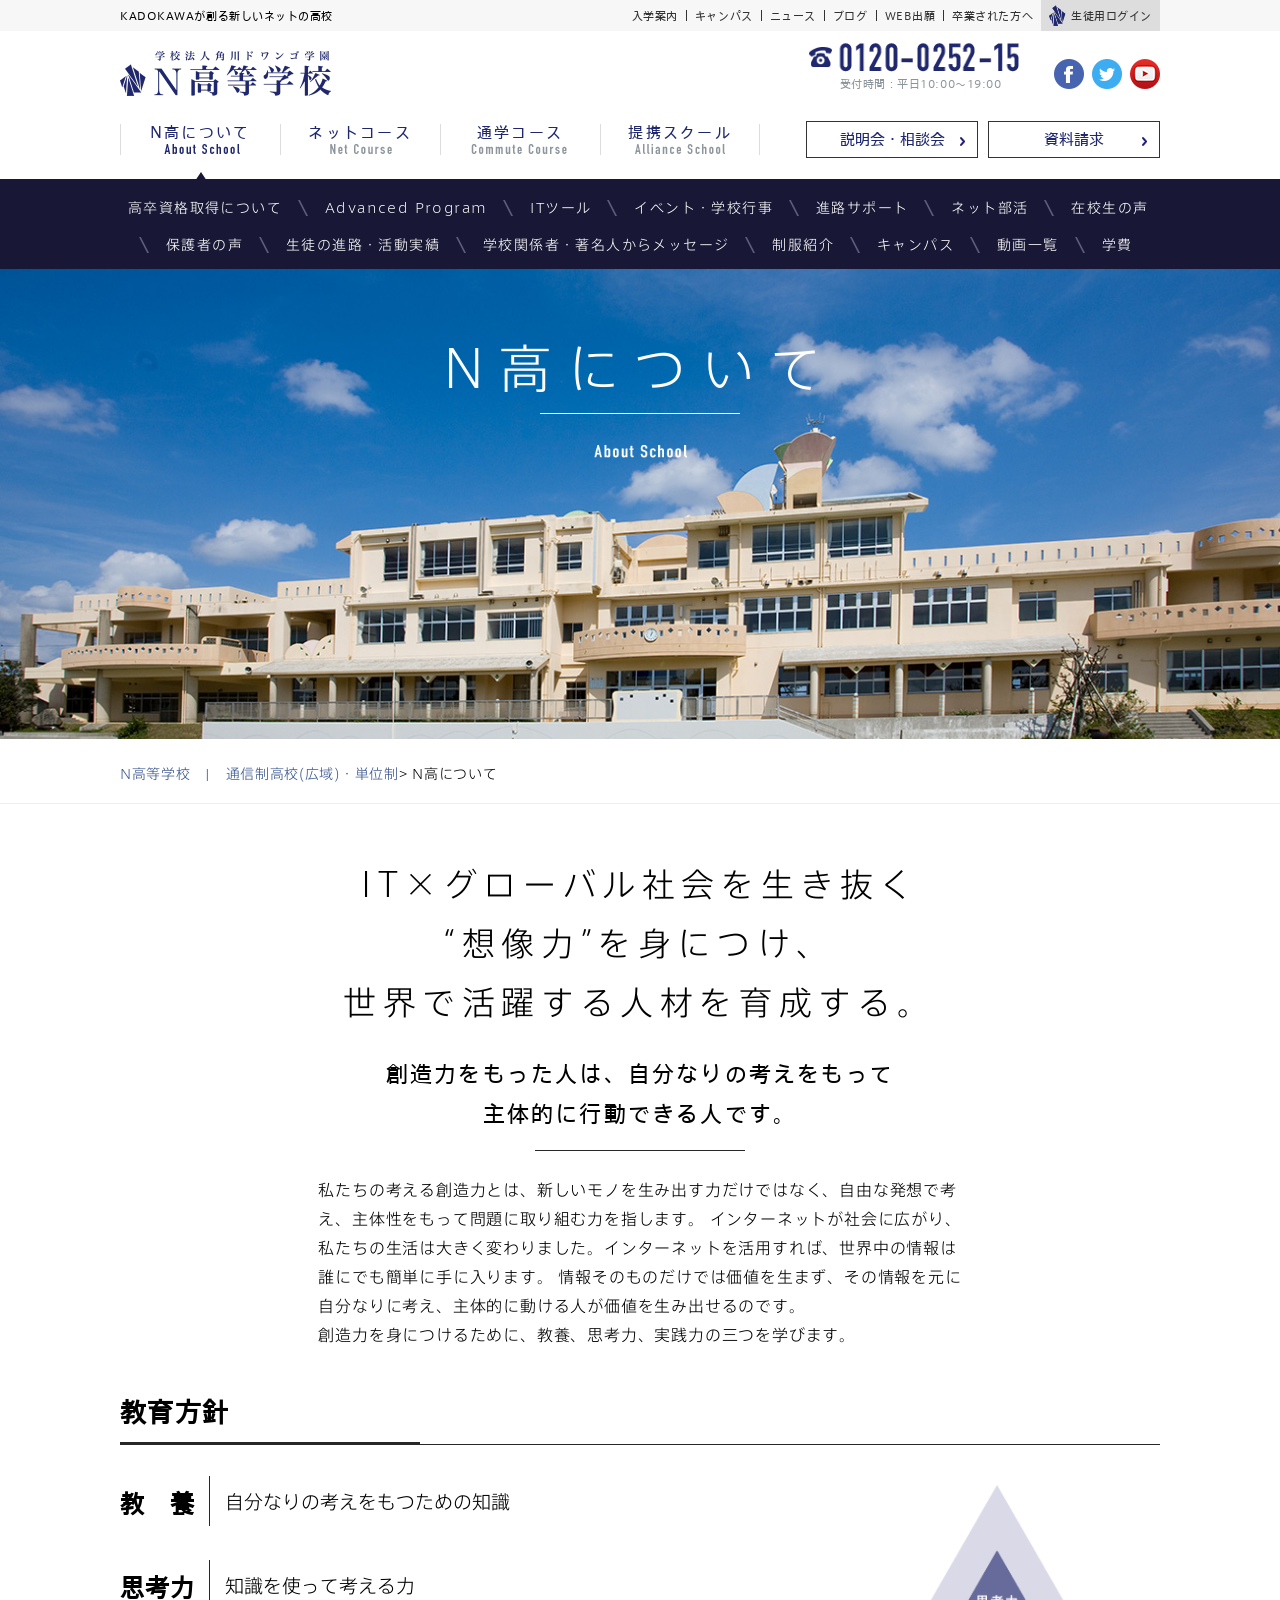
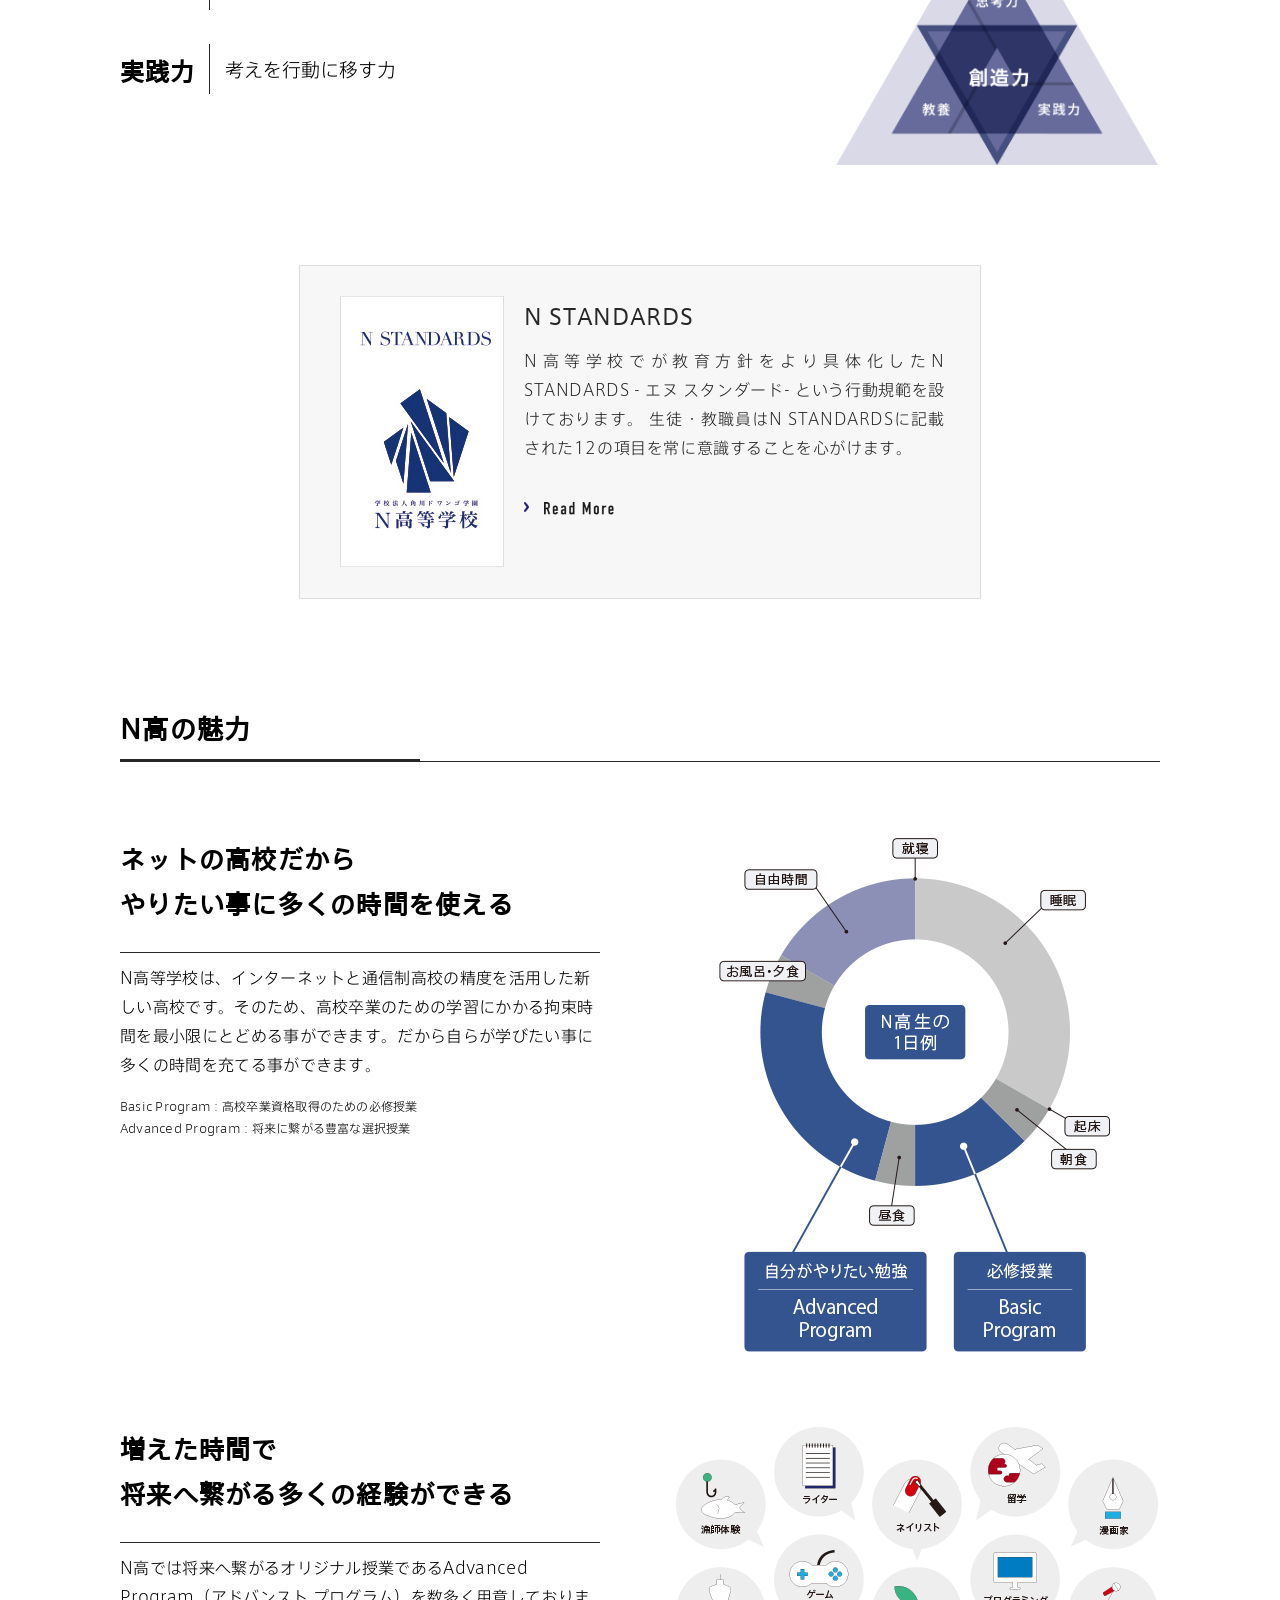
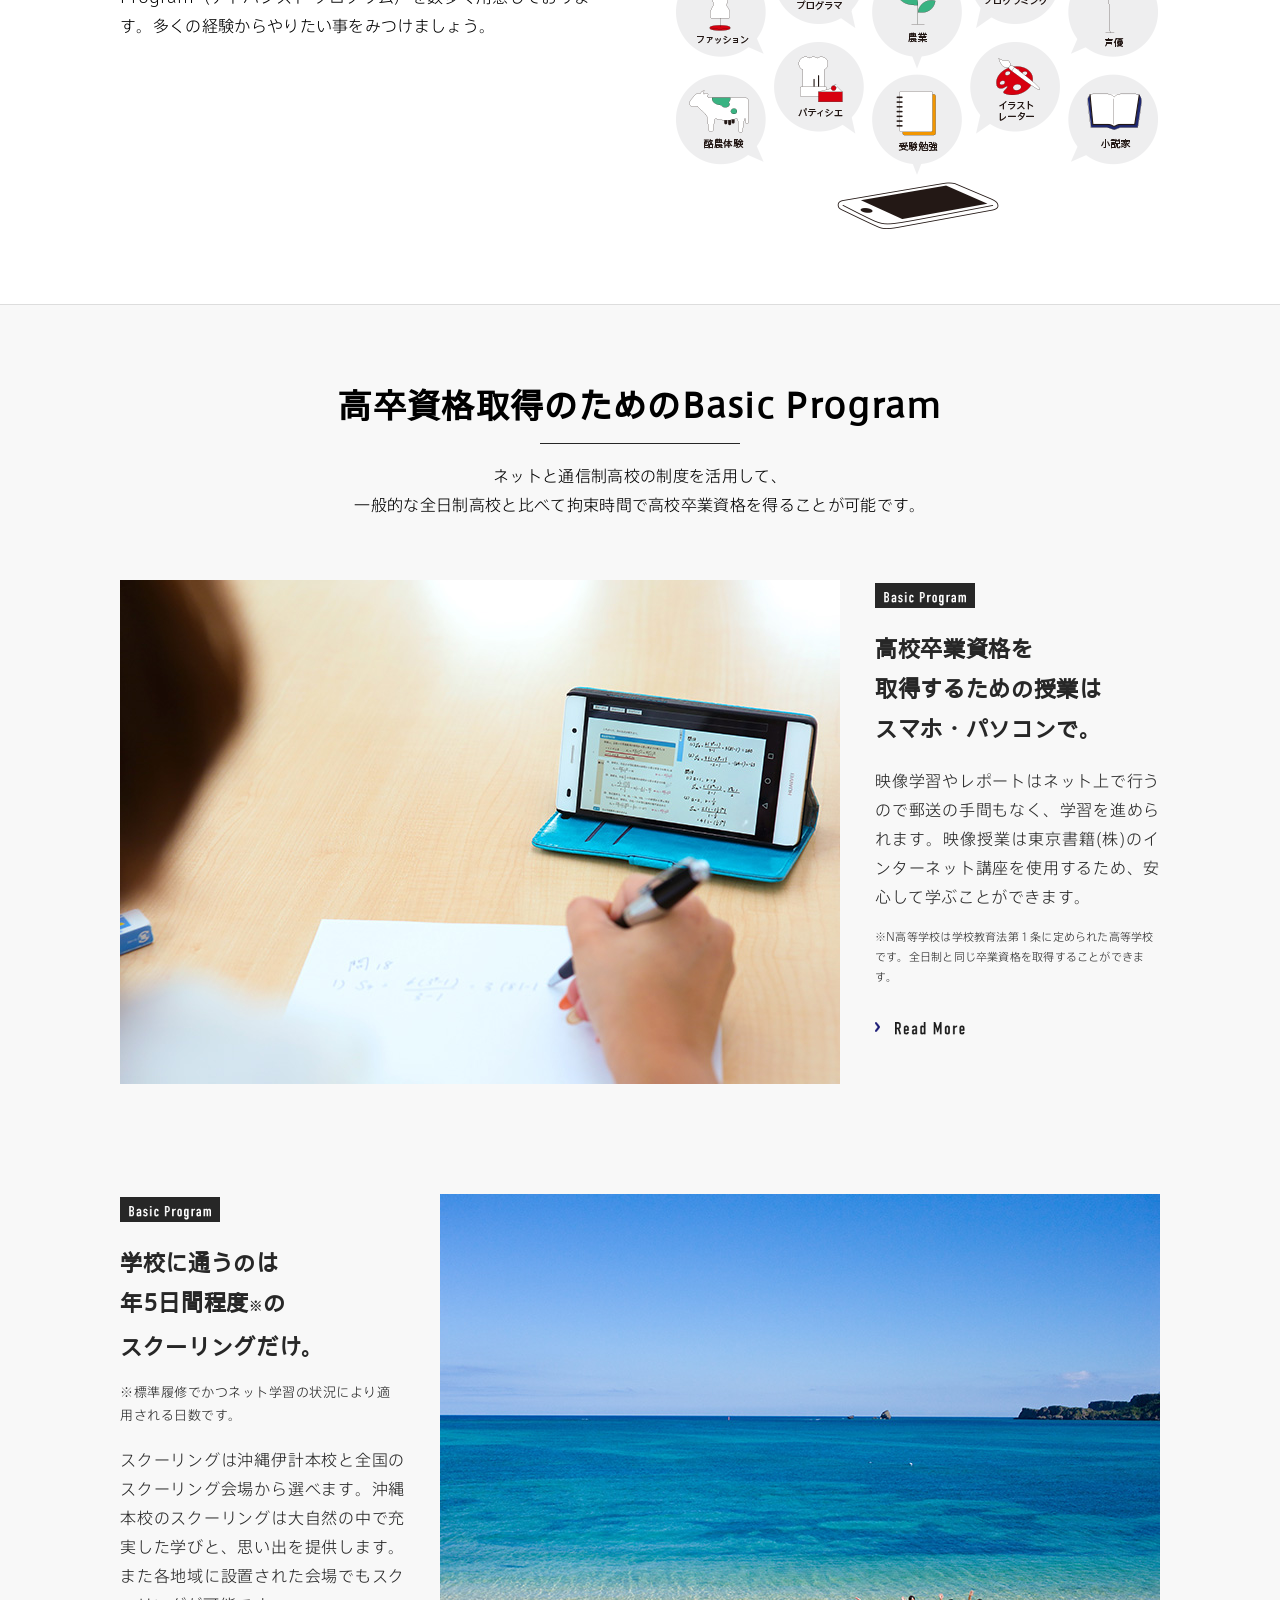
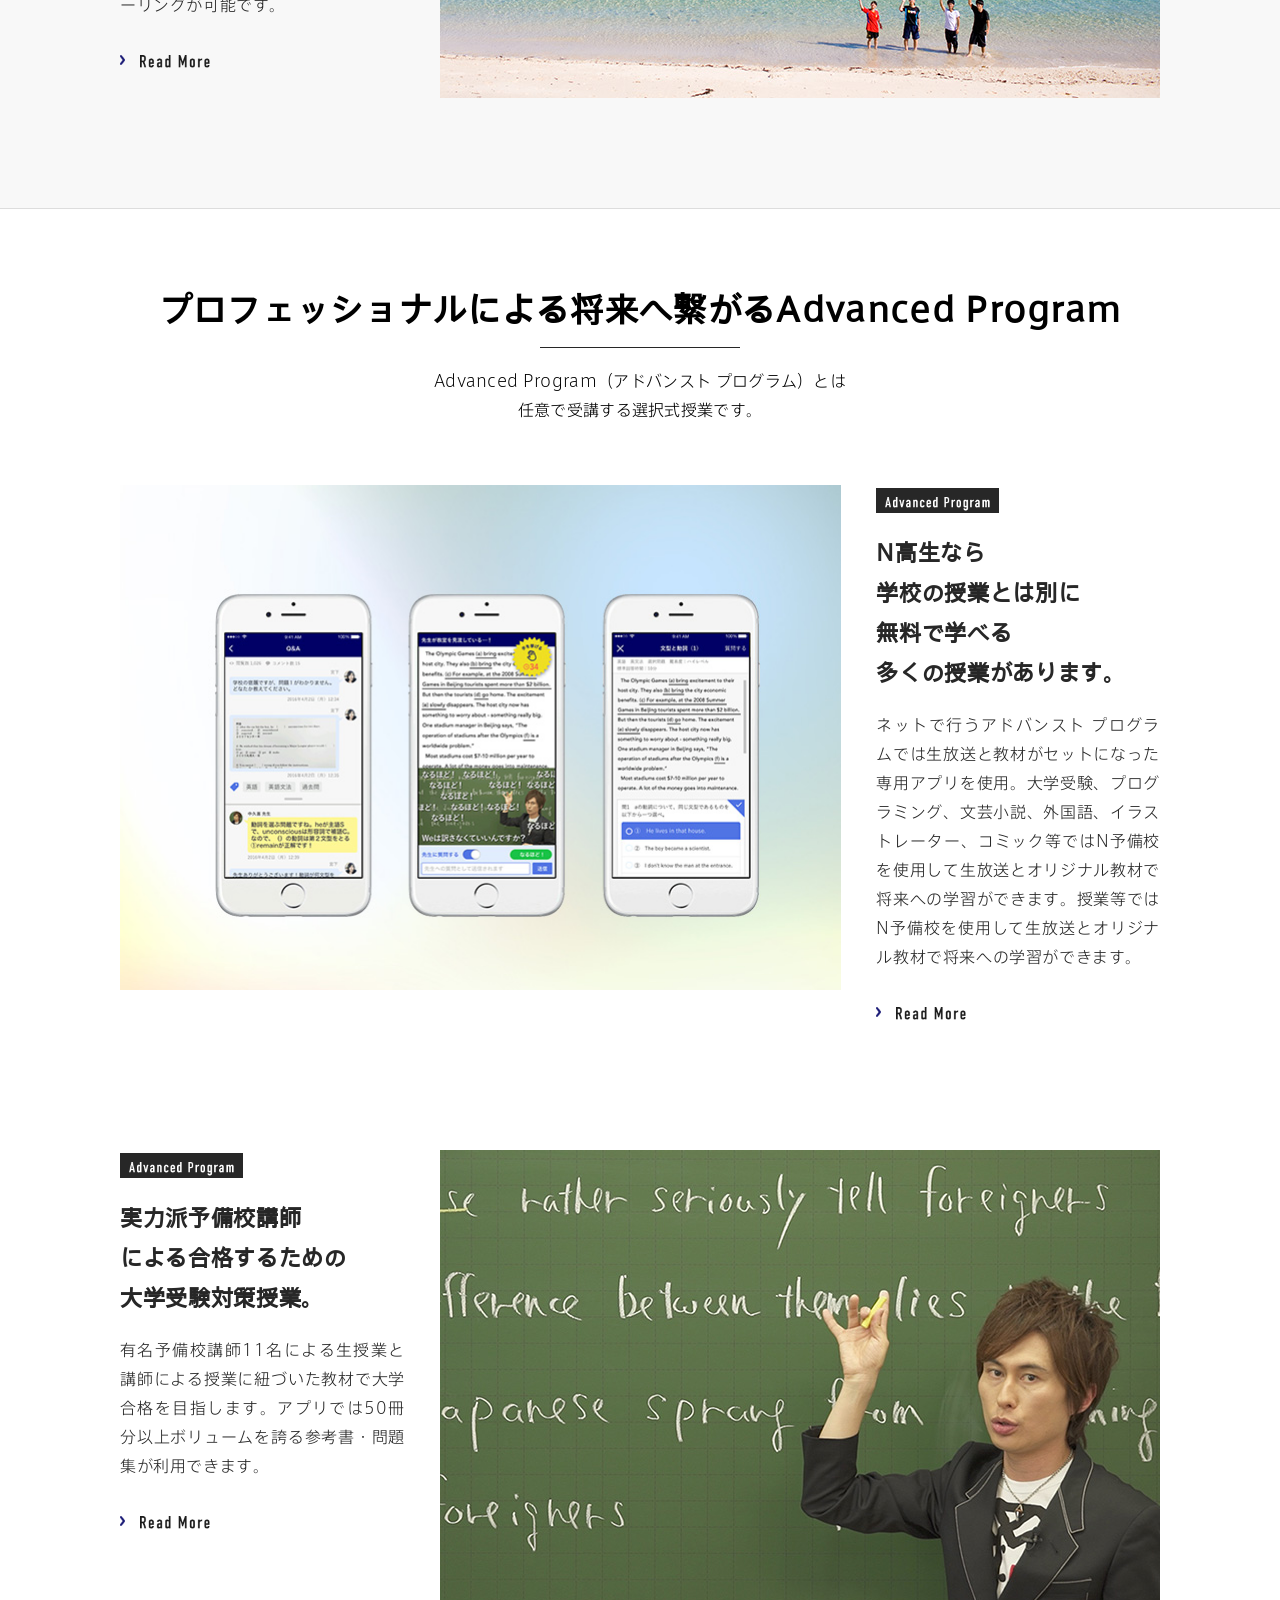
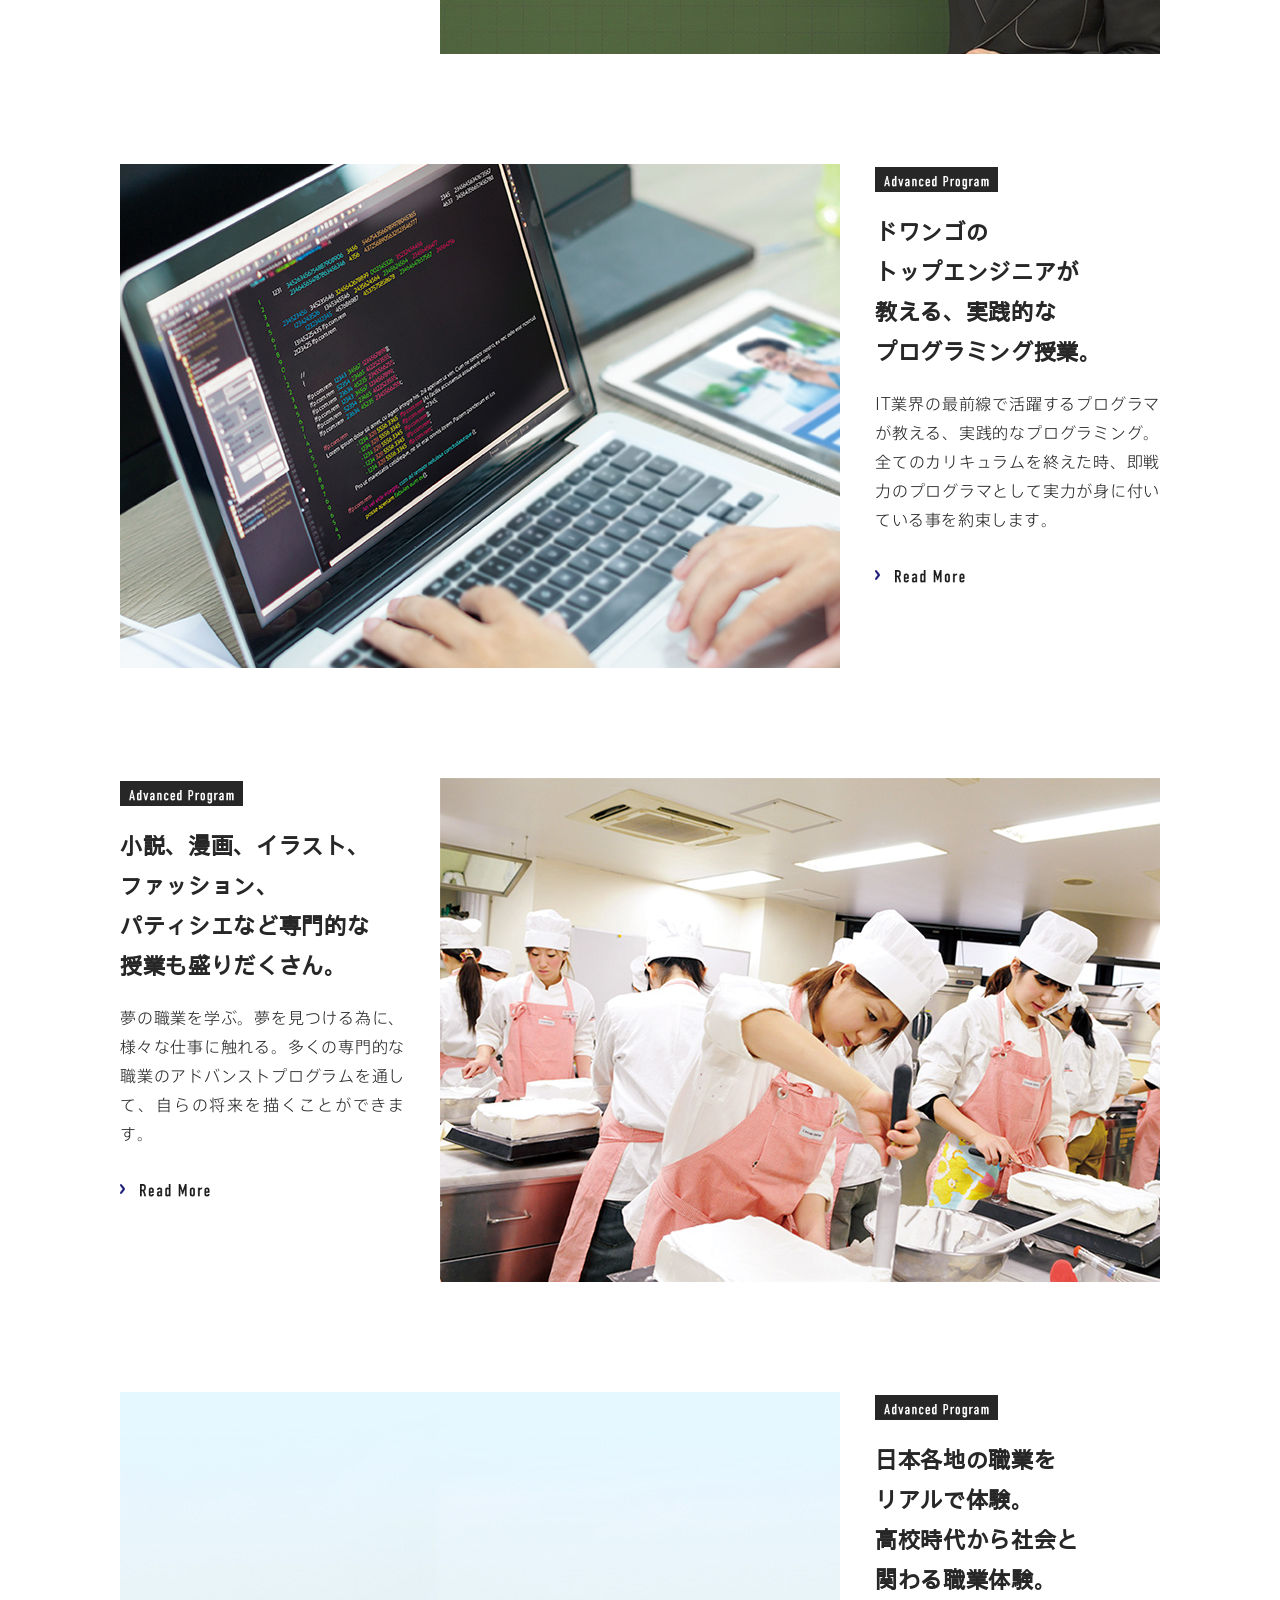
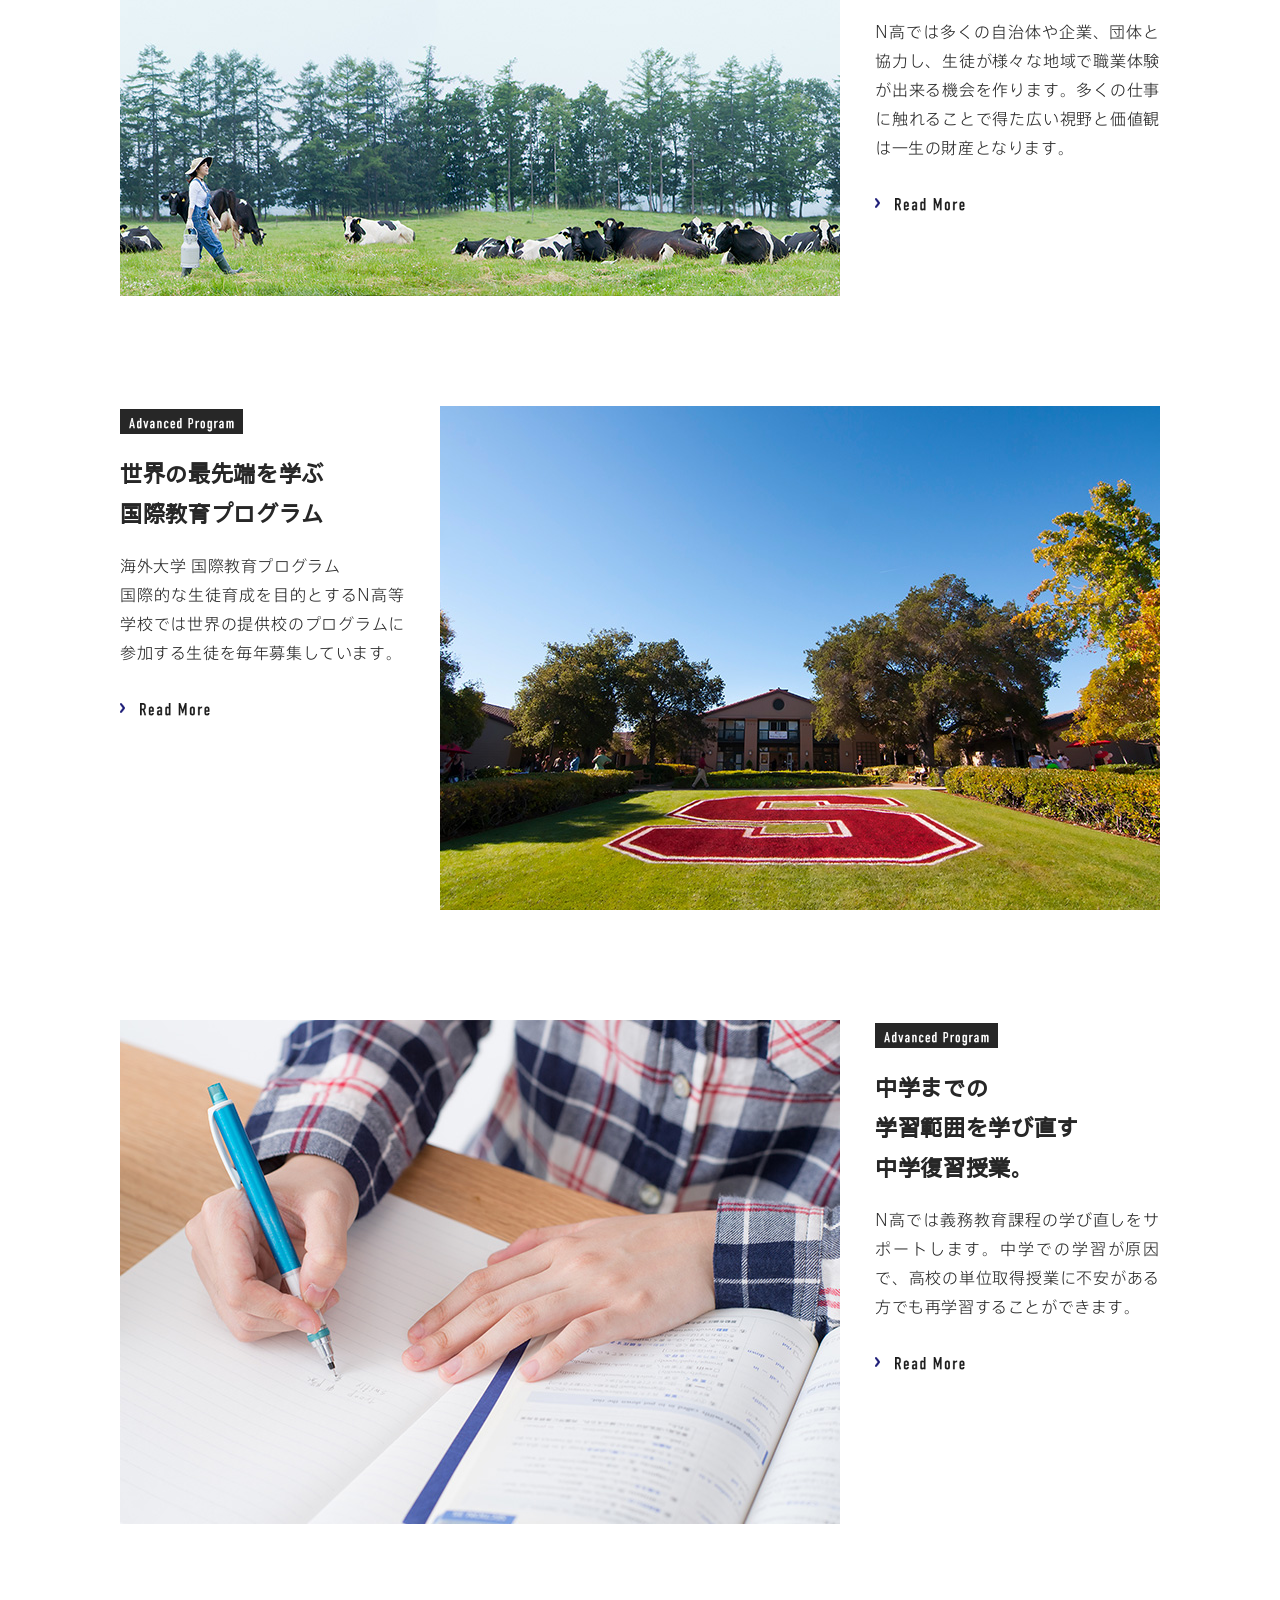
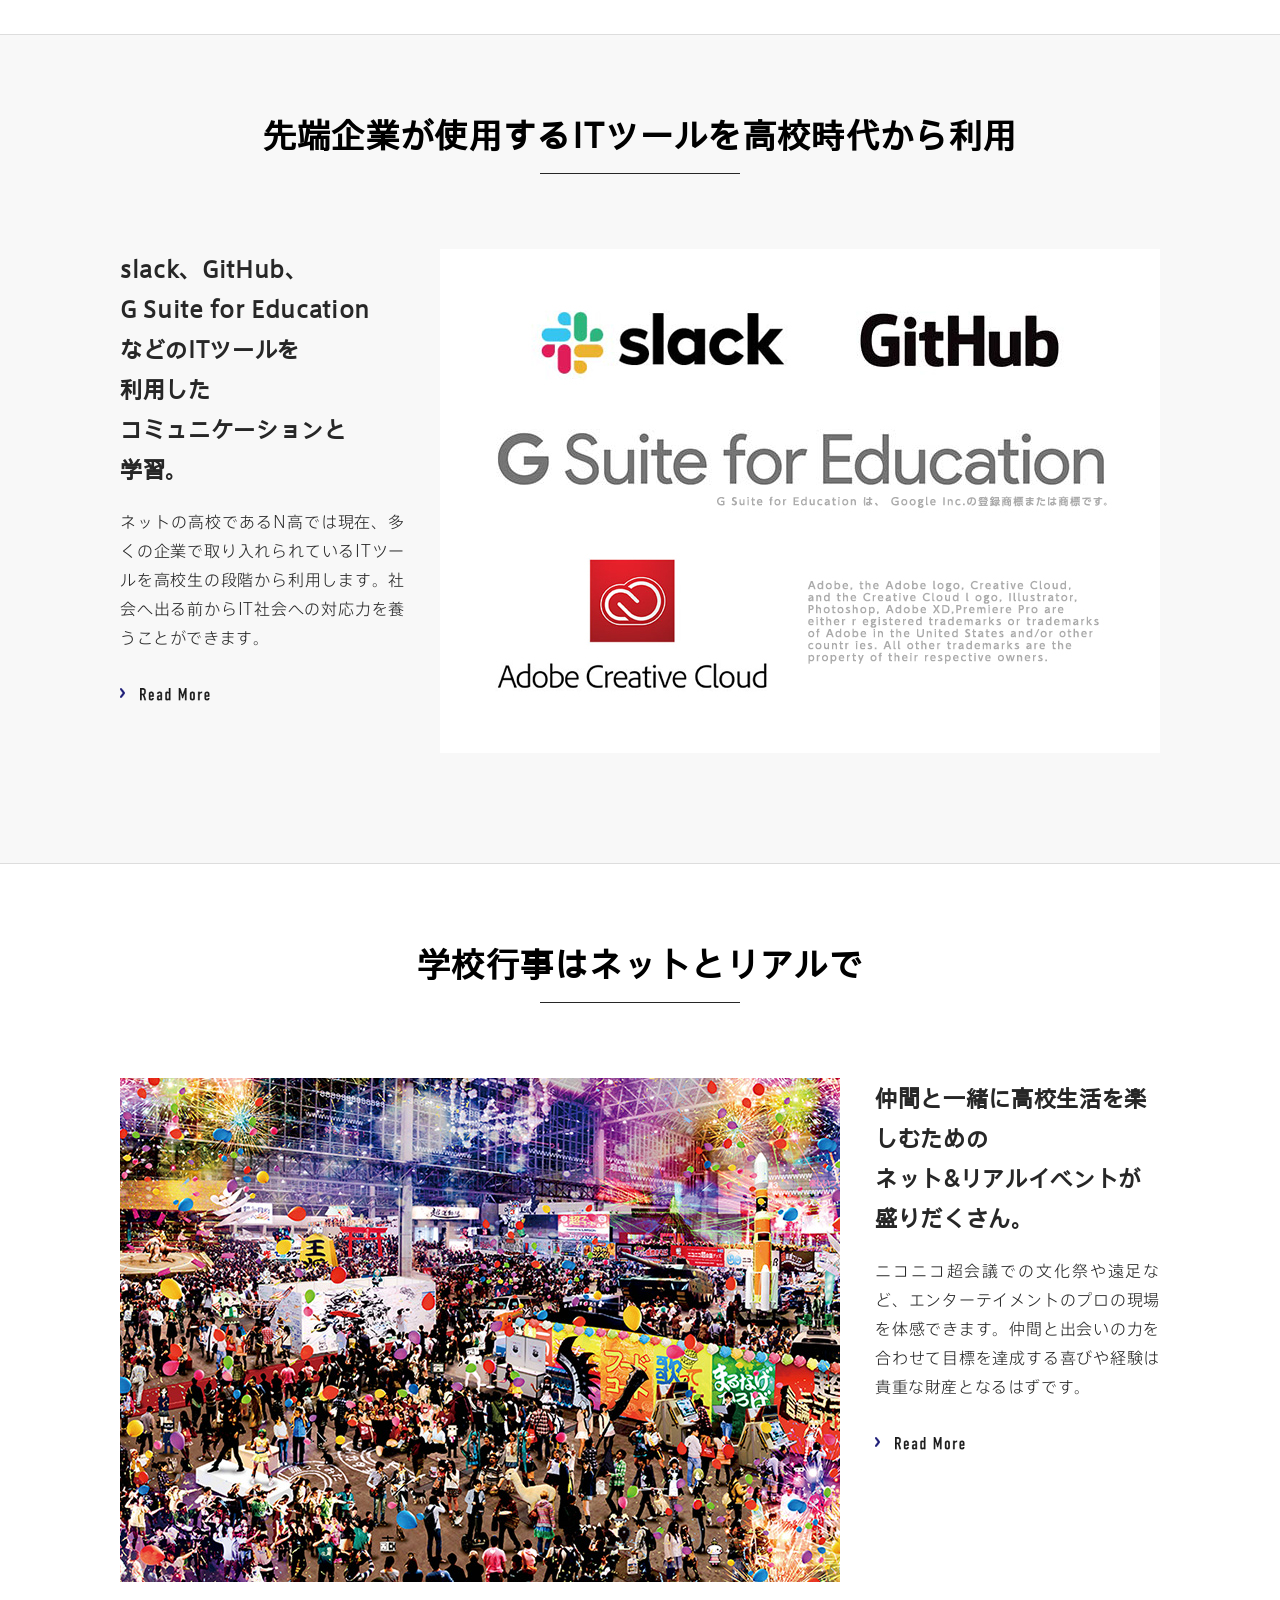
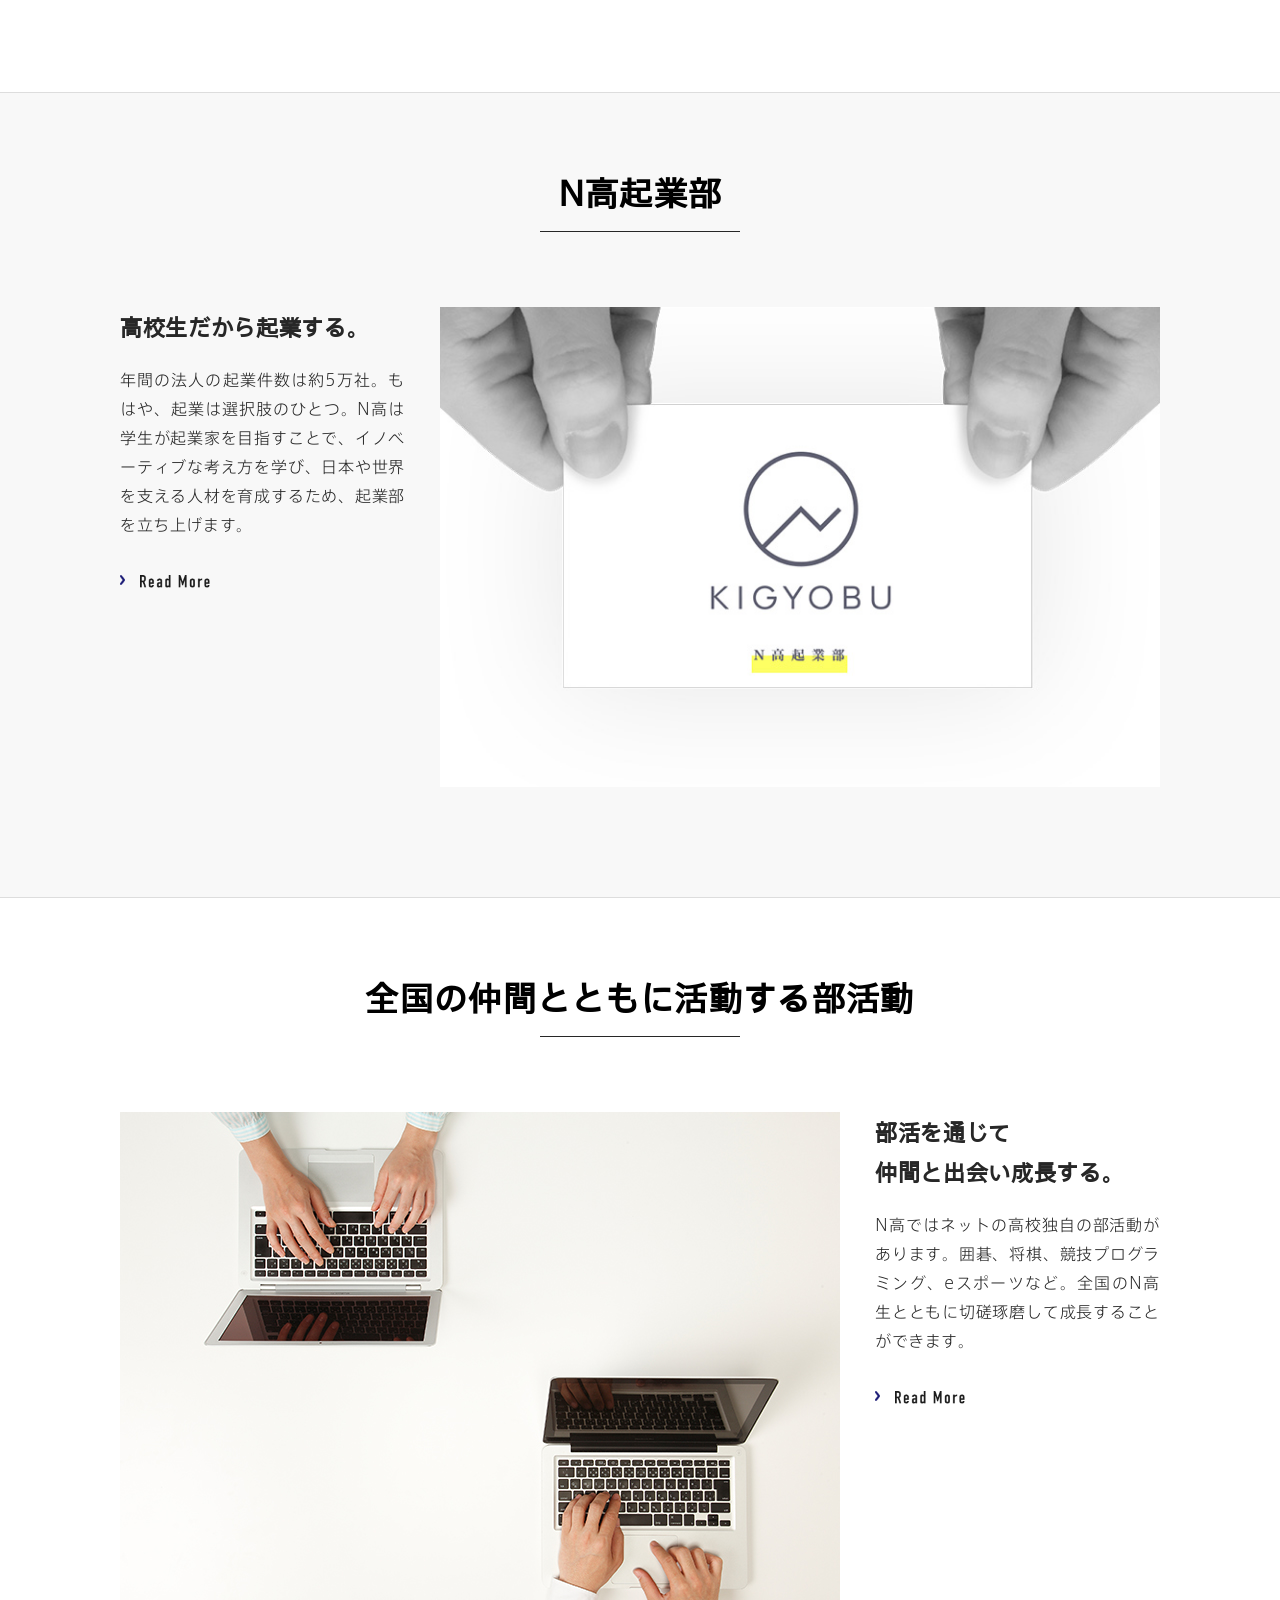
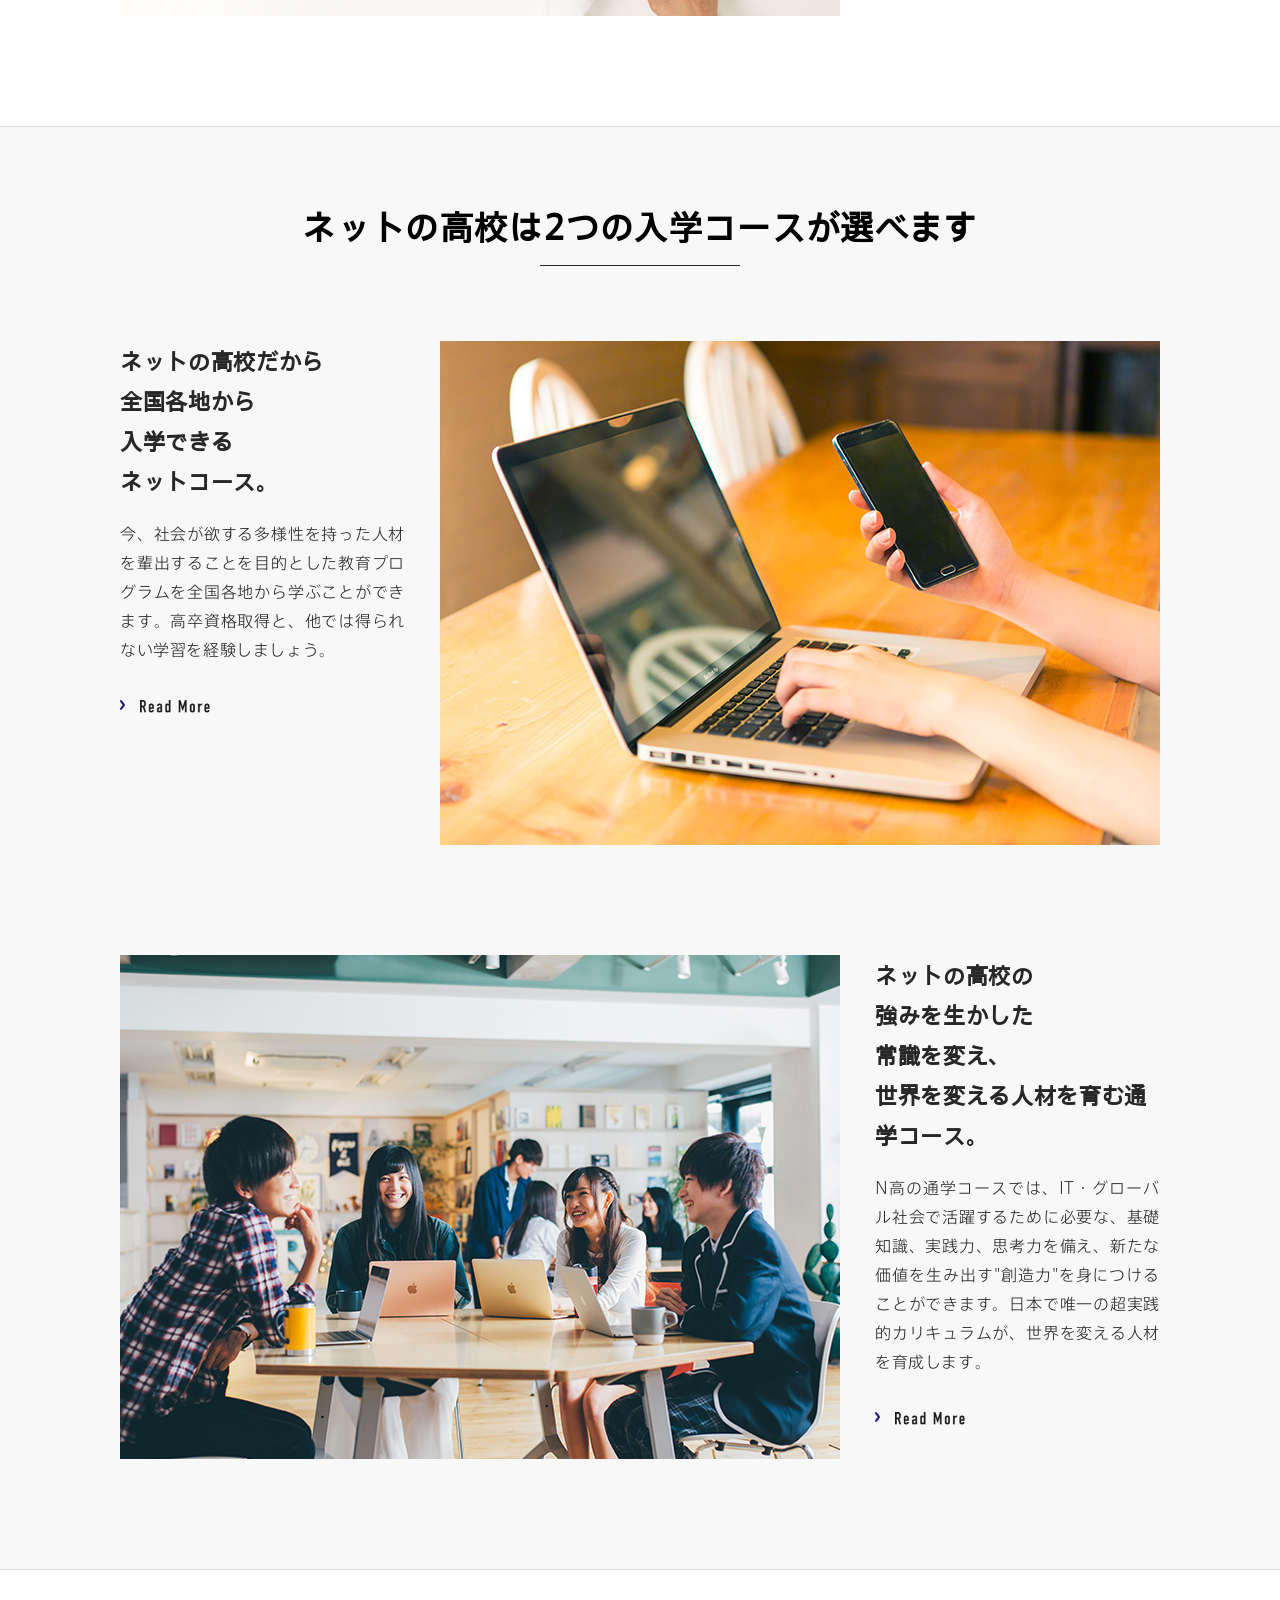
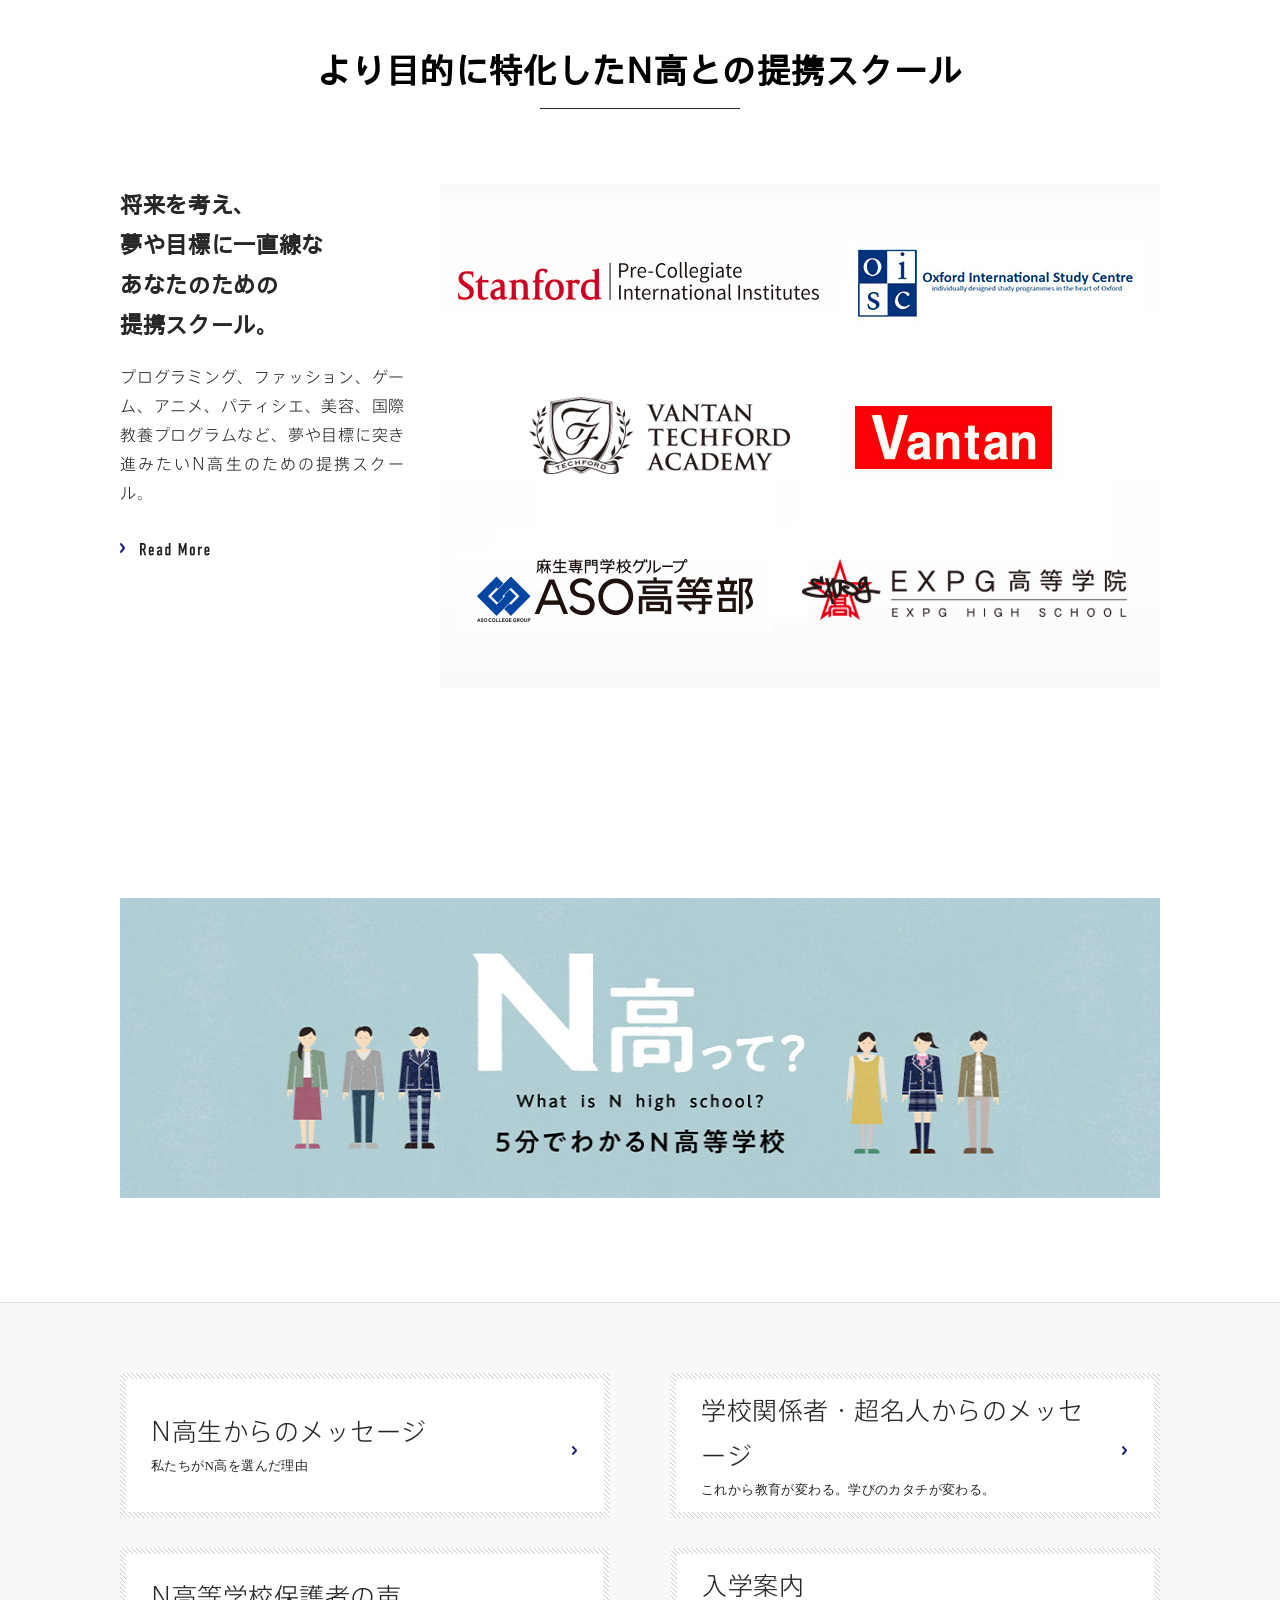
==== index.html @ 672f7acc "footer最後までマークアップ" ====
<!DOCTYPE html>
<html lang="en">
<head>
    <meta charset="UTF-8">
    <meta name="viewport" content="width=device-width, initial-scale=1.0">
    <title>nkou-html</title>
    <link rel="stylesheet" href="common/css/normalize.css">
    <link rel="stylesheet" href="common/css/style.css">
</head>
<body>

    <header id="PageTop">
        <seciton class="top-nav">
            <div class="guide">
                <p>KADOKAWAが創る新しいネットの高校</p>
                <ul class="guide-link">
                    <li><p><a href="#">入学案内</a></p></li>
                    <li class="boder"><p><a href="#">キャンパス</a></p></li>
                    <li class="boder"><p><a href="#">ニュース</a></p></li>
                    <li class="boder"><p><a href="#">ブログ</a></p></li>
                    <li class="boder"><p><a href="#">WEB出願</a></p></li>
                    <li class="boder"><p><a href="#">卒業された方へ</a></p></li>
                    <li class="nkou-icon"><p><a href="#">生徒用ログイン</a></p></li>
               </ul>    
            </div>
        </seciton>
        <section class="header-main">
            <div class="nkou-info">
                <img src="common/image/header_mainlogo.png" alt="N高等学校logo">
                
                <section class="tel-sns">
                    <div class="tel">
                        <img src="common/image/header_tel.png" alt="nkou-tel">
                        <p>受付時間：平日10:00〜19:00</p>
                    </div>
                    <div class="sns-btn">
                        <ul>
                            <li><a href="#"><img src="common/image/header_feacbook.png"></a></li>
                            <li><a href="#"><img src="common/image/header_twitter.png"></a></li>
                            <li><a href="#"><img src="common/image/header_youtube.png"></a></li>
                        </ul>
                    </div>
                </section>
            </div>
            <div class="globalnav-current">
                <nav class="globalnav-left">
                    <ul>
                        <li class="current"><a href="#" class="about">N高について</a></li>
                        <li><a href="#" class="net">ネットコース</a></li>
                        <li><a href="#" class="commute">通学コース</a></li>
                        <li><a href="#" class="alliance">提携スクール</a></li>
                    </ul>
                </nav>
                <nav class="globalnav-right">
                    <ul>
                        <li><a href="#">説明会・相談会</a></li>
                        <li><a href="#">資料請求</a></li>
                    </ul>    
                </nav>
            </div>    
            
        </section>
    </header>
    
    <div id="pageBody">
        <div class="nkou-image">
            
            <section class="nkou-about-menu">
                <ul class="first-stage">
                    <li><a href="#">高卒資格取得について</a></li>
                    <li class="icon"><a href="#">Advanced Program</a></li>
                    <li class="icon"><a href="#">ITツール</a></li>
                    <li class="icon"><a href="#">イベント・学校行事</a></li>
                    <li class="icon"><a href="#">進路サポート</a></li>
                    <li class="icon"><a href="#">ネット部活</a></li>
                    <li class="icon"><a href="#">在校生の声</a></li>
                </ul>
                <ul class="second-stage">
                    <li class="icon"><a href="#">保護者の声</a></li>
                    <li class="icon"><a href="#">生徒の進路・活動実績</a></li>
                    <li class="icon"><a href="#">学校関係者・著名人からメッセージ</a></li>
                    <li class="icon"><a href="#">制服紹介</a></li>
                    <li class="icon"><a href="#">キャンパス</a></li>
                    <li class="icon"><a href="#">動画一覧</a></li>
                    <li class="icon"><a href="#">学費</a></li>
                </ul>
            </section>

            <section class="nkou-pic">
                <div class="about-pic">
                    <img class="main-image" src="common/image/about_mainimage.jpg" width="1180px" height="470px">
                </div>
                <div class="about-pic-text">
                    <h1>N高について</h1>
                    
                    <span><img class="aboutschool" src="common/image/about_maintitle.png" width="93px" height="13px"></span>
                </div>
            </section>
        </div>
        <div class="topic-path">
            <ul>
                <li><a href="#">N高等学校　|　通信制高校(広域)・単位制</a></li>
                <li> &gt; N高について</li>
            </ul>
        </div>
    

        <article class="about-MainText">
            <section class="MainText">
                <h1>IT×グローバル社会を生き抜く<br>“想像力”を身につけ、<br>世界で活躍する人材を育成する。</h1>
                <h3>創造力をもった人は、自分なりの考えをもって<br>主体的に行動できる人です。</h3>
               <p>
                    私たちの考える創造力とは、新しいモノを生み出す力だけではなく、自由な発想で考<br>え、主体性をもって問題に取り組む力を指します。
                    インターネットが社会に広がり、<br>私たちの生活は大きく変わりました。インターネットを活用すれば、世界中の情報は<br>誰にでも簡単に手に入ります。
                    情報そのものだけでは価値を生まず、その情報を元に<br>自分なりに考え、主体的に動ける人が価値を生み出せるのです。
                    <br>創造力を身につけるために、教養、思考力、実践力の三つを学びます。
                </p>
            </section>
            <div class="strong-p">
                <h1 class="title">教育方針</h1>
                <div class="nkou-policy">
                    <ul>
                        <li><h2>教養</h2><p class="policy">自分なりの考えをもつための知識</p></li>
                        <li><h2>思考力</h2><p class="policy">知識を使って考える力</p></li>
                        <li><h2>実践力</h2><p class="policy">考えを行動に移す力</p></li>
                    </ul>
                    <img class="policy-imge" src="common/image/about_img01.png" width="325" height="280">
                </div>
                <div class="standards-link">
                    <a href="#">
                        <img class="standards-link-btn" src="common/image/credo_card.jpg">
                        <div class="standards-link-text">
                            <h3>N STANDARDS</h3>
                            <p class="standards">
                                N高等学校でが教育方針をより具体化したN
                                STANDARDS - エヌ スタンダード- という行動規範を設けております。
                                生徒・教職員はN STANDARDSに記載された12の項目を常に意識することを心がけます。
                            </p>
                            <img class="read-more" src="common/image/text_read_more_black01.png" width="70" height="13">
                        </div>
                    </a>
                </div>
                <h1 class="title">N高の魅力</h1>
                <div class="nkou-charm">
                    <section class="nkou-charm-A">
                        <div class="nkou-charm-text">
                            <h2>ネットの高校だから<br>やりたい事に多くの時間を使える</h2>
                            <p> N高等学校は、インターネットと通信制高校の精度を活用した新しい高校です。そのため、高校卒業のための学習にかかる拘束時間を最小限にとどめる事ができます。だから自らが学びたい事に多くの時間を充てる事ができます。</p>
                            <p class="small">Basic Program : 高校卒業資格取得のための必修授業<br>Advanced Program : 将来に繋がる豊富な選択授業</p>
                        </div>    
                        <img class="nkou-charm-imge" src="common/image/about_img02.png">
                    </section> 
                    <section class="nkou-charm-B">
                        <div class="nkou-charm-text">
                            <h2>増えた時間で<br>将来へ繋がる多くの経験ができる</h2>
                            <p>N高では将来へ繋がるオリジナル授業であるAdvanced<br>Program（アドバンスト プログラム）を数多く用意しております。多くの経験からやりたい事をみつけましょう。</p>
                        </div>
                        <img class="nkou-charm-image" src="common/image/about_img03.png">
                    </section>
                </div>
            </div> <!----- strong-p終了 ----->

            <div class="Basic-ground">
                <div class="Basic-Program">
                   <div class="Program-top-text">
                       <h1 class="content-title">高卒資格取得のためのBasic Program</h1>
                       <p class="content-explanation">ネットと通信制高校の制度を活用して、<br>一般的な全日制高校と比べて拘束時間で高校卒業資格を得ることが可能です。</p>
                   </div>

                   <section class="Program-content-A">
                       <div class="Program-content">
                            <img src="common/image/about_img05.jpg">
                            <a href="#">
                                <div class="Program-content-text">
                                    <img class="Basic-icon" src="common/image/text_basic_program01_white.png" width="82" height="14">
                                    <h2>高校卒業資格を<br>取得するための授業は<br>スマホ・パソコンで。</h2>
                                    <p>映像学習やレポートはネット上で行うので郵送の手間もなく、学習を進められます。映像授業は東京書籍(株)のインターネット講座を使用するため、安心して学ぶことができます。</p>
                                    <small>※N高等学校は学校教育法第１条に定められた高等学校です。全日制と同じ卒業資格を取得することができます。</small>
                                    <img class="read-more" src="common/image/text_read_more_black01.png" width="70" height="13">   
                                </div>
                            </a> 
                        </div>  
                   </section>
                   <section class="Program-content-B">
                       <div class="Program-content">
                           <a href="#">
                               <div class="Program-content-text">
                                   <img class="Basic-icon" src="common/image/text_basic_program01_white.png" width="82" height="14">
                                   <h2>学校に通うのは<br>年5日間程度<span>※</span>の<br>スクーリングだけ。</h2>
                                   <small>※標準履修でかつネット学習の状況により適<br>用される日数です。</small>
                                   <p>スクーリングは沖縄伊計本校と全国のスクーリング会場から選べます。沖縄本校のスクーリングは大自然の中で充実した学びと、思い出を提供します。また各地域に設置された会場でもスクーリングが可能です。</p>
                                   <img class="read-more" src="common/image/text_read_more_black01.png" width="70" height="13">
                               </div>
                           </a>
                           <img src="common/image/about_img06.jpg">
                        </div>   
                   </section>
                </div>
            </div>

            <div class="Advanced-Program">
                <div class="Program-top-text">
                    <h1 class="content-title">プロフェッショナルによる将来へ繋がるAdvanced Program</h1>
                    <p class="content-explanation">Advanced Program（アドバンスト プログラム）とは<br>任意で受講する選択式授業です。</p>
                </div>

                <section class="Program-content-A">
                    <div class="Program-content">
                        <img src="common/image/about_img07.jpg" height="505">
                        <a href="#">
                            <div class="Program-content-text">
                                <img class="Basic-icon" src="common/image/text_advanced_program01_white.png" width="105" height="14">
                                <h2>N高生なら<br>学校の授業とは別に<br>無料で学べる<br>多くの授業があります。</h2>
                                <p>ネットで行うアドバンスト プログラムでは生放送と教材がセットになった専用アプリを使用。大学受験、プログラミング、文芸小説、外国語、イラストレーター、コミック等ではN予備校を使用して生放送とオリジナル教材で将来への学習ができます。授業等ではN予備校を使用して生放送とオリジナル教材で将来への学習ができます。</p>
                                <img class="read-more" src="common/image/text_read_more_black01.png" width="70" height="13">   
                            </div>
                         </a> 
                     </div>  
                </section>
                <section class="Program-content-B">
                    <div class="Program-content">
                        <a href="#">
                            <div class="Program-content-text">
                                <img class="Basic-icon" src="common/image/text_advanced_program01_white.png" width="105" height="14">
                                <h2>実力派予備校講師<br>による合格するための<br>大学受験対策授業。</h2>
                                <p>有名予備校講師11名による生授業と講師による授業に紐づいた教材で大学合格を目指します。アプリでは50冊分以上ボリュームを誇る参考書・問題集が利用できます。</p>
                                <img class="read-more" src="common/image/text_read_more_black01.png" width="70" height="13">
                            </div>
                        </a>
                        <img src="common/image/about_img08.jpg">
                     </div>   
                </section>
                <section class="Program-content-A">
                    <div class="Program-content">
                        <img src="common/image/about_img09.jpg">
                        <a href="#">
                            <div class="Program-content-text">
                                <img class="Basic-icon" src="common/image/text_advanced_program01_white.png" width="105" height="14">
                                <h2>ドワンゴの<br>トップエンジニアが<br>教える、実践的な<br>プログラミング授業。</h2>
                                <p>IT業界の最前線で活躍するプログラマが教える、実践的なプログラミング。全てのカリキュラムを終えた時、即戦力のプログラマとして実力が身に付いている事を約束します。</p>
                                <img class="read-more" src="common/image/text_read_more_black01.png" width="70" height="13">   
                            </div>
                         </a> 
                     </div>  
                </section>
                <section class="Program-content-B">
                    <div class="Program-content">
                        <a href="#">
                            <div class="Program-content-text">
                                <img class="Basic-icon" src="common/image/text_advanced_program01_white.png" width="105" height="14">
                                <h2>小説、漫画、イラスト、<br>ファッション、<br>パティシエなど専門的な<br>授業も盛りだくさん。</h2>
                                <p>夢の職業を学ぶ。夢を見つける為に、様々な仕事に触れる。多くの専門的な職業のアドバンストプログラムを通して、自らの将来を描くことができます。</p>
                                <img class="read-more" src="common/image/text_read_more_black01.png" width="70" height="13">
                            </div>
                        </a>
                        <img src="common/image/about_img10.jpg">
                     </div>   
                </section>
                <section class="Program-content-A">
                    <div class="Program-content">
                        <img src="common/image/about_img11.jpg">
                        <a href="#">
                            <div class="Program-content-text">
                                <img class="Basic-icon" src="common/image/text_advanced_program01_white.png" width="105" height="14">
                                <h2>日本各地の職業を<br>リアルで体験。<br>高校時代から社会と<br>関わる職業体験。</h2>
                                <p>N高では多くの自治体や企業、団体と協力し、生徒が様々な地域で職業体験が出来る機会を作ります。多くの仕事に触れることで得た広い視野と価値観は一生の財産となります。</p>
                                <img class="read-more" src="common/image/text_read_more_black01.png" width="70" height="13">   
                            </div>
                         </a> 
                     </div>  
                </section>
                <section class="Program-content-B">
                    <div class="Program-content">
                        <a href="#">
                            <div class="Program-content-text">
                                 <img class="Basic-icon" src="common/image/text_advanced_program01_white.png" width="105" height="14">
                                <h2>世界の最先端を学ぶ<br>国際教育プログラム</h2>
                                <p>海外大学 国際教育プログラム<br>国際的な生徒育成を目的とするN高等学校では世界の提供校のプログラムに参加する生徒を毎年募集しています。</p>
                                <img class="read-more" src="common/image/text_read_more_black01.png" width="70" height="13">
                            </div>
                        </a>
                        <img src="common/image/about_img12.jpg">
                     </div>   
                </section>
                <section class="Program-content-A">
                    <div class="Program-content">
                        <img src="common/image/about_img13.jpg">
                        <a href="#">
                            <div class="Program-content-text">
                                <img class="Basic-icon" src="common/image/text_advanced_program01_white.png" width="105" height="14">
                                <h2>中学までの<br>学習範囲を学び直す<br>中学復習授業。</h2>
                                <p>N高では義務教育課程の学び直しをサポートします。中学での学習が原因で、高校の単位取得授業に不安がある方でも再学習することができます。</p>
                                <img class="read-more" src="common/image/text_read_more_black01.png" width="70" height="13">   
                            </div>
                         </a> 
                     </div>  
                </section>
            </div>

            <div class="Basic-ground">
                <div class="Program-area">
                    <div class="Program-top-text">
                        <h1 class="content-title">先端企業が使用するITツールを高校時代から利用</h1>
                    </div>
                    <section class="Program-content-B">
                        <div class="Program-content">
                            <a class="no-img" href="#">
                                <div class="Program-content-text">
                                    <h2>slack、GitHub、<br>G Suite for Education<br>などのITツールを<br>利用した<br>コミュニケーションと<br>学習。</h2>
                                    <p>ネットの高校であるN高では現在、多くの企業で取り入れられているITツールを高校生の段階から利用します。社会へ出る前からIT社会への対応力を養うことができます。</p>
                                    <img class="read-more" src="common/image/text_read_more_black01.png" width="70" height="13">
                                </div>
                            </a>
                            <img src="common/image/about_img14.jpg">
                        </div>   
                    </section>
                </div>
            </div>
            <div class="Program-area">
                <div class="Program-top-text">
                    <h1 class="content-title">学校行事はネットとリアルで</h1>
                </div>
                <section class="Program-content-A">
                    <div class="Program-content">
                        <img src="common/image/about_img15.jpg">
                        <a class="no-img" href="#">
                            <div class="Program-content-text">
                                <h2>仲間と一緒に高校生活を楽しむための<br>ネット&リアルイベントが盛りだくさん。</h2>
                                <p>ニコニコ超会議での文化祭や遠足など、エンターテイメントのプロの現場を体感できます。仲間と出会いの力を合わせて目標を達成する喜びや経験は貴重な財産となるはずです。</p>
                                <img class="read-more" src="common/image/text_read_more_black01.png" width="70" height="13">
                            </div>
                        </a>
                    </div>   
                </section>
            </div>
            <div class="Basic-ground">
                <div class="Program-area">
                    <div class="Program-top-text">
                        <h1 class="content-title">N高起業部</h1>
                    </div>
                    <section class="Program-content-B">
                        <div class="Program-content">
                            <a class="no-img" href="#">
                                <div class="Program-content-text">
                                    <h2>高校生だから起業する。</h2>
                                    <p>年間の法人の起業件数は約5万社。もはや、起業は選択肢のひとつ。N高は学生が起業家を目指すことで、イノベーティブな考え方を学び、日本や世界を支える人材を育成するため、起業部を立ち上げます。</p>
                                    <img class="read-more" src="common/image/text_read_more_black01.png" width="70" height="13">
                                </div>
                            </a>
                            <img src="common/image/about_img16.jpg" width="720" height="480">
                        </div>   
                    </section>
                </div>
            </div>
            <div class="Program-area">
                <div class="Program-top-text">
                    <h1 class="content-title">全国の仲間とともに活動する部活動</h1>
                </div>
                <section class="Program-content-A">
                    <div class="Program-content">
                        <img src="common/image/about_img17.jpg">
                        <a class="no-img" href="#">
                            <div class="Program-content-text">
                                <h2>部活を通じて<br>仲間と出会い成長する。</h2>
                                <p>N高ではネットの高校独自の部活動があります。囲碁、将棋、競技プログラミング、eスポーツなど。全国のN高生とともに切磋琢磨して成長することができます。</p>
                                <img class="read-more" src="common/image/text_read_more_black01.png" width="70" height="13">
                            </div>
                        </a>
                    </div>   
                </section>
            </div>
            <div class="Basic-ground">
                <div class="Program-area">
                   <div class="Program-top-text">
                       <h1 class="content-title">ネットの高校は2つの入学コースが選べます</h1>
                   </div>
                   <section class="Program-content-B">
                       <div class="Program-content">
                            <a class="no-img" href="#">
                                <div class="Program-content-text">
                                    <h2>ネットの高校だから<br>全国各地から<br>入学できる<br>ネットコース。</h2>
                                    <p>今、社会が欲する多様性を持った人材を輩出することを目的とした教育プログラムを全国各地から学ぶことができます。高卒資格取得と、他では得られない学習を経験しましょう。</p>
                                    <img class="read-more" src="common/image/text_read_more_black01.png" width="70" height="13">   
                                </div>
                            </a>
                            <img src="common/image/about_img18.jpg">
                        </div>  
                   </section>
                   <section class="Program-content-A">
                       <div class="Program-content">
                        <img src="common/image/about_img19.jpg">
                           <a class="no-img" href="#">
                               <div class="Program-content-text">
                                   <h2>ネットの高校の<br>強みを生かした<br>常識を変え、<br>世界を変える人材を育む通学コース。</h2>
                                   <p>N高の通学コースでは、IT・グローバル社会で活躍するために必要な、基礎知識、実践力、思考力を備え、新たな価値を生み出す"創造力"を身につけることができます。日本で唯一の超実践的カリキュラムが、世界を変える人材を育成します。</p>
                                   <img class="read-more" src="common/image/text_read_more_black01.png" width="70" height="13">
                               </div>
                           </a>
                        </div>   
                   </section>
                </div>
            </div>

            <div class="Program-area">
                <div class="Program-top-text">
                    <h1 class="content-title">より目的に特化したN高との提携スクール</h1>
                </div>
                <section class="Program-content-B">
                    <div class="Program-content">
                        <a class="no-img" href="#">
                            <div class="Program-content-text">
                                <h2>将来を考え、<br>夢や目標に一直線な<br>あなたのための<br>提携スクール。</h2>
                                <p>プログラミング、ファッション、ゲーム、アニメ、パティシエ、美容、国際教養プログラムなど、夢や目標に突き進みたいN高生のための提携スクール。</p>
                                <img class="read-more" src="common/image/text_read_more_black01.png" width="70" height="13">
                            </div>
                        </a>
                        <img src="common/image/about_img20.jpg">
                     </div>   
                </section>
            </div>
            <div class="banner">
                <a href="#"><img src="common/image/about_banner.jpg" width="1040" height="300"></a>
            </div>

            <div class="Basic-ground-B">
                <div class="box-link">
                    <ul>
                        <li><a class="box-1" href="#"><p>N高生からのメッセージ</p><small>私たちがN高を選んだ理由</small></a></li>
                        <li><a class="box-2" href="#"><p>学校関係者・超名人からのメッセ<br>ージ</p><small>これから教育が変わる。学びのカタチが変わる。</small></a></li>
                    </ul>
                    <ul>
                        <li><a class="box-3" href="#"><p>N高等学校保護者の声</p><small>N高に入学した生徒の保護者のみなさまにお話を伺いました。</small></a></li>
                        <li><a class="box-4" href="#"><p>入学案内</p><small>入学は年に4回。自分のタイミングで入学ができる。前籍校の単位も引き継げるので転入学で友達と同じタイミングで卒業も可能。</small></a></li>
                    </ul>
                </div>
            </div>
        </article>
    </div>
    <div id="footer">
        <div class="background-img">
            <div class="nkou-contact">
                <h3>N高についてさらに詳細を知りたい方はこちら</h3>
                <div class="nkou-contact-link">
                    <ul>
                        <li><a class="book" href="#">資料請求(無料)</a></li>
                        <li><a class="balloon" href="#">説明会・相談会</a></li>
                    </ul>
                    <div class="nkou-contact-tel">
                        <a class="tel-link" href="#"><img src="common/image/footer_tel.png" width="250" height="28"></a>
                        <p>受付時間 平日 10:00〜19:00</p>
                        <a class="web-contact" href="#">WEBからお問い合わせ</a>
                    </div>
                </div>
            </div>
        </div>
        <div class="topic">
            <ul>
                <li><a href="#">N高ニュース</a></li>
                <li><a href="#">N高ブログ</a></li>
            </ul>
        </div>
        <div class="External-part">
            <p>学校法人角川ドワンゴ学園は、N高等学校意外にもさまざまな学びの場を提供しています</p>
            <ul>
                <li><a class="box-1" href="#"><img src="common/image/footer_Njr.png" width="134" height="35"><span>社会で求められる創造力を身につけるプログレッシブスクール</span></a></li>
                <li><a class="box-2" href="#"><img src="common/image/footer_nlabo.png" width="173" height="45"><span>N高のプログラミング教室を小学生・中学生・高校生が学ぶ教室</span></a></li>
            </ul>
        </div>
        
        <div class="background-c">
            <div class="footer-nav">
                <div class="footer-nav-top">
                    <ul>
                        <li class="border"><a href="#">トップ</a></li>
                        <li class="border"><a href="#">中3生・新入生の方</a></li>
                        <li class="border"><a href="#">転入生の方</a></li>
                        <li class="border"><a href="#">編入生の方</a></li>
                        <li class="border"><a href="#">保護者・教育関係者の方</a></li>
                        <li><a href="#">海外在住の方</a></li>
                    </ul>
                    <a href="#PageTop"><img src="common/image/footer_to_top.png"></a>
                </div>
            </div>
            <div class="footer-nav-main">
                <section class="footer-nav-main-A">
                    <ul>
                        <li class="title"><a class="Advanced-Program" href="#">Advanced Program</a></li>
                        <li><a href="#">N予備校システム</a></li>
                        <li><a href="#">大学受験</a></li>
                        <li><a href="#">dwango×プログラミング</a></li>
                        <li><a href="#">Dwango Media Village×機械学習</a></li>
                        <li><a href="#">Webデザイン授業</a></li>
                        <li><a href="#">KADOKAWA×文芸小説</a></li>
                        <li><a href="#">電撃×エンタメ</a></li>
                        <li><a href="#">Vantan×クリエイティブ</a></li>
                        <li><a href="#">DTM・ボーカロイド授業</a></li>
                        <li><a href="#">ものがたり創作授業</a></li>
                        <li><a href="#">中学復習授業</a></li>
                        <li><a href="#">企業、自治体、NPO×職業体験</a></li>
                        <li><a href="#">N高マイプロジェクト</a></li>
                        <li><a href="#">海外大学国際教育プログラム</a></li>
                    </ul>
                </section>
                <section class="footer-nav-main-B">
                    <ul>
                        <li class="title"><a href="#">N高について</a></li>
                        <li><a href="#">5分でわかるN高</a></li>
                        <li><a href="#">高卒資格取得について</a></li>
                        <li><a href="#">スクーリング</a></li>
                        <li><a href="#">ITツール</a></li>
                        <li><a href="#">イベント・学校行事</a></li>
                        <li><a href="#">進路サポート</a></li>
                        <li><a href="#">在校生の声</a></li>
                        <li><a href="#">保護者の声</a></li>
                        <li><a href="#">学校関係者・著名人からのメッセージ</a></li>
                        <li><a href="#">制服紹介</a></li>
                        <li><a href="#">キャンパス</a></li>
                        <li><a href="#">動画一覧</a></li>
                        <li><a href="#">校歌</a></li>
                        <li><a href="#">学費</a></li>
                        <li><a href="#">生徒の進路・活動実績、アンケート調査</a></li>
                    </ul>
                </section>
                <section class="footer-nav-main-C">
                    <ul>
                        <li class="title"><a href="#">ネットコース</a></li>
                        <li><a href="#">ネット学習</a></li>
                        <li><a href="#">ネットコース特進専攻</a></li>
                        <li><a href="#">担任サポート</a></li>
                        <li><a href="#">ネットコース生の1日</a></li>
                        <li><a href="#">学費(ネットコース)</a></li>
                    </ul>
                    <ul class="space">
                        <li class="title"><a href="#">ネット生活</a></li>
                        <li><a href="#">投資部</a></li>
                        <li><a href="#">起業部</a></li>
                        <li><a href="#">eスポーツ部</a></li>
                        <li><a href="#">その他多数</a></li>
                    </ul>
                </section>
                <section class="footer-nav-main-D">
                    <ul>
                        <li class="title"><a href="#">通学コース</a></li>
                        <li><a href="#">本科クラス</a></li>
                        <li><a href="#">プログラミング クラス</a></li>
                        <li><a href="#">学びコーチング</a></li>
                        <li><a href="#">プロジェクトN</a></li>
                        <li><a href="#">カリキュラム</a></li>
                        <li><a href="#">アクティブラーナー精度</a></li>
                        <li><a href="#">プログラミング</a></li>
                        <li><a href="#">大学受験</a></li>
                        <li><a href="#">外国語</a></li>
                        <li><a href="#">中学復習授業</a></li>
                        <li><a href="#">高卒資格取得</a></li>
                        <li><a href="#">進学サポート</a></li>
                        <li><a href="#">TA(ティーチングアシスタント)</a></li>
                        <li><a href="#">教材</a></li>
                        <li><a href="#">通学キャンパス</a></li>
                        <li><a href="#">イベント・学校行事</a></li>
                        <li><a href="#">通学コース生の一日</a></li>
                        <li><a href="#">学費(通学コース)</a></li>
                        <li><a href="#">学生寮</a></li>
                    </ul>
                </section>
                <section class="footer-nav-main-E">
                    <ul>
                        <li class="title"><a href="#">提携スクール</a></li>
                        <li><a href="#">スタンフォード大学</a></li>
                        <li><a href="#">オックスフォード</a></li>
                        <li><a href="#">パンタンテックフォードアカデミー</a></li>
                        <li><a href="#">パンタンマイセレクトコース</a></li>
                        <li><a href="#">パンタン高等学院</a></li>
                        <li><a href="#">ASO高等部</a></li>
                        <li><a href="#">EXPG高等学院</a></li>
                    </ul>
                    <ul class="space">
                        <li><a href="#">入学案内</a></li>
                        <li><a href="#">WEB出願</a></li>
                        <li><a href="#">キャンパス</a></li>
                        <li><a href="#">ニュース・トピックス</a></li>
                        <li><a href="#">N高ブログ</a></li>
                        <li><a href="#">掲載実績</a></li>
                        <li><a href="#">書籍紹介</a></li>
                        <li><a href="#">よくある質問</a></li>
                        <li><a href="#">通信制高校について</a></li>
                        <li><a href="#">特別奨学生募集</a></li>
                        <li><a href="#">制作・開発採用<br><span>(ドワンゴサイトへ)</span></a></li>
                        <li><a href="#">お問い合わせ</a></li>
                        <li><a href="#">報道関係者の方へ</a></li>
                        <li><a href="#">インターンシップ(企業様)</a></li>
                        <li><a href="#">卒業された方へ</a></li>
                    </ul>
                </section>
            </div>
            <div class="footer-bottom">
                <div class="footer-bottom-left">
                    <a href="#">個人情報保護方針</a>
                    <a href="#">学校法人概要</a>
                </div>
                <div class="footer-sns-btn">
                    <ul>
                        <li><a class="border" href="#"><img src="common/image/footer_twitter.png" width="27" height="27"><p>N高等学校公式<br>twitter</p></a></li>
                        <li><a class="border" href="#"><img src="common/image/footer_facebook.png" width="27" height="27"><p>N高等学校公式<br>facebook</p></a></li>
                        <li><a href="#"><img src="common/image/footer_youtube.png" width="27" height="27"><p>N高等学校公式<br>YouTubeチャンネル</p></a></li>
                    </ul>
                </div>
            </div>
        </div> 
        <div class="background-d">
            <div class="page-foot">
                <a href="#">N高等学校：ホーム</a>
                <p class="copyright">&copy; KADOKAWA DWANGO educational institute</p>
            </div>
        </div>   
    </div>
</body>
</html>
---- common/css/style.css ----
@font-face {
    font-family: 'AxisStd-Light';
    src: url('../font/ca94208f-21dd-4dc8-ab7c-057d8dbfcccb.woff2') format('woff');
}
@font-face {
    font-family: 'AxisStd-Regular';
    src: url('../font/d226afef-6536-4b18-9b28-defffcc4baae.woff2') format('woff');
}

body {
    
    
    margin: 0;
}

/* ------ headerコーディング ------ */
/* header-TOPグローバルナビ */

.top-nav {
    background-color: #F7F7F7;
    width: 100%;
    display: block;
}

.guide {
    display: flex;
    align-items: center;
    justify-content: space-between;
    font-family: 'AxisStd-Regular';
    width: 1040px;
    margin: 0 auto;
    padding: 0 10px;
}


.guide p {
    font-size: 11px;
    margin: 10px 0;
    line-height: 100%;
    letter-spacing: 0.05em;
}

.guide ul.guide-link {
    display: flex;
    align-items: center;
    margin: 0;
    
}

.guide .guide-link li {
    list-style-type: none;
    display: inline-block;
}

.guide .guide-link li.nkou-icon {
    background-image: url(../image/header_mainlogo_pc01.png);
    background-repeat: no-repeat;
    background-position: 8px 5px;
    background-color: #DDDDDD;
}
.guide .guide-link li.nkou-icon a {
    padding-left: 30px;
    
}


.guide .guide-link li.boder  a {
    border-left: #333 solid 1px;
    
}

.guide .guide-link a {
    text-decoration: none;
    color: #333;
    font-size: 11px;
    letter-spacing: 0.05em;
    display: block;
    padding: 0 8px;
}
.guide .guide-link a:hover {
    text-decoration: underline;
}

.guide .guide-link p {
    line-height: 1;
    display: inline-block;
}

/* header-main */

.header-main {
    font-family: 'AxisStd-Regular';
    width: 1040px;
    padding: 0 10px;
    margin: 0 auto;
}

.header-main .nkou-info {
    margin-top: 20px;
    display: flex;
    position: relative;
}



.header-main .nkou-info .tel-sns {
    width: 211px;
    position: absolute;
    right: 140px;
    top: -8px;
    display: flex;
}

.header-main .nkou-info .tel-sns p {
    font-size: 11px;
    color: #8d959c;
    letter-spacing: 0.05em;
    font-family: 'AxisStd-Regular';
    text-align: center;
    margin: 3px 0 0 13px;
}

.header-main .nkou-info .tel-sns .sns-btn ul {
    display: flex;
    padding-left: 35px;
}

.header-main .nkou-info .tel-sns .sns-btn li {
    list-style-type: none;
    padding-right: 8px;
}

/* headerグローバルナビ */
.globalnav-current {
    margin-top: 25px;
    display: flex;
    align-items: center;
    position: relative;
}

.globalnav-left ul {
    display: flex;
    padding-left: 0;
    margin: 0;
}
.globalnav-left li {
    list-style-type: none;
    line-height: 1.1;
    margin-right: 1px;
    display: block;
    font-size: 15px;
    font-family: 'AxisStd-Regular';
    
}
.globalnav-left a {
    text-decoration: none;
    color: #1f286f;
    letter-spacing: 0.15em;
    display: block;
    width: 158px;
    height: 31px;
    text-align: center;
    position: relative;
}

.globalnav-left li.current a.about::after {
    content: "";
    background-image: url("../image/global_nav_link_01.png");
    background-repeat: no-repeat;
    position: absolute;
    height: 10px;
    width: 76px;
    left: 43px;
    top: 20px;
    background-position: 50% 100%;
}

.globalnav-left a.net::after {
    content: "";
    background-image: url("../image/global_nav_link_02.png");
    background-repeat: no-repeat;
    position: absolute;
    height: 10px;
    width: 62px;
    top: 20px;
    left: 49px;
}

.globalnav-left a.commute::after {
    content: "";
    background-image: url("../image/global_nav_link_03.png");
    background-repeat: no-repeat;
    position: absolute;
    height: 10px;
    width: 96px;
    top: 20px;
    left: 30px;
}

.globalnav-left a.alliance::after {
    content: "";
    background-image: url("../image/global_nav_link_04.png");
    background-repeat: no-repeat;
    position: absolute;
    height: 10px;
    width: 90px;
    top: 20px;
    left: 34px;
}

/* currentページ、リンクモーション無効 */
.globalnav-left li.current a {
    pointer-events: none;
}


/* グローバルナビの枠の作成 */
.globalnav-left li {
    border-left: solid 1px #DDDDDD;
}
.globalnav-left li:last-child {
    border-right: solid 1px #DDDDDD;
}

.globalnav-left a:hover::after {
    background-position: 50% bottom;
}

/* グローバルナビ右側 */
.globalnav-right ul {
    display: flex;
    margin: 0;
    padding-left: 35px;
}
.globalnav-right li {
    list-style-type: none;
    border: solid 1px #333;
    margin-left: 10px;
}
.globalnav-right a {
    text-decoration: none;
    font-size: 15px;
    font-family: 'AxisStd-Regular';
    color: #1f286f;
    width: 170px;
    display: block;
    text-align: center;
    padding: 9px 0;
    position: relative;
}

.globalnav-right a::after {
    content: "";
    background-image: url("../image/icon_right_blue01.png");
    background-repeat: no-repeat;
    background-size: contain;
    position: absolute;
    height: 9px;
    width: 7px;
    top: 15px;
    right: 10px;
}

.globalnav-right a:hover {
    background-color: #1f286f;
    color: #FFFFFF;

}
.globalnav-right a:hover::after {
    background-image: url("../image/icon_right_white01.png");
}

/* ------ mainページ ------ */
/* N高about-menu(２段あるやつ) */
.nkou-about-menu {
    
}

.nkou-image .nkou-about-menu  {
   position: relative;
    margin: 21px auto 0 auto;
    padding: 8px 0;
    width: 100%;
    background-color: #181836;
}

.nkou-image .nkou-about-menu ul {
    width: 1040px;
    display: flex;
    padding: 5px 5px 0 5px;
    margin: 0 auto;
}

.nkou-image .nkou-about-menu li {
    list-style-type: none;
    position: relative;
    
    padding-left: 27px;
}
.nkou-image .nkou-about-menu  .first-stage li:first-child {
    padding-left: 0;
}

.nkou-image .nkou-about-menu li.icon::before {
    content: "";
    background-image: url("../image/icon_backslash_black01.png");
    background-repeat: no-repeat;
    background-size: contain;
    position: absolute;
    width: 10px;
    height: 16px;
    top: 8px;
    left: 8px;
    display: block;
}


.nkou-image .nkou-about-menu a {
    text-decoration: none;
    color: #FFFFFF;
    font-size: 14px;
    font-family: 'AxisStd-Light';
    letter-spacing: 0.1em;
    display: inline-block;
    padding: 8px 8px;
    margin: 30px;
}
.nkou-image .nkou-about-menu a:first-child {
    margin: 0;
}

.nkou-image .nkou-about-menu ul.second-stage {
    padding-left: 27px;
}

.nkou-image .nkou-about-menu a:hover { 
    background-color: #FFFFFF;
    color: #181836;
}
.nkou-image {
    position: relative;
}
.globalnav-current::after {
    content: "";
    position: absolute;
    top: 51px;
    left: 75px;
    width: 0;
    height: 0;
    border-style: solid;
    border-width: 0 6px 9px 6px;
    border-color: transparent transparent #181836 transparent;
}

/* main N高の写真 */
.main-image {
   width: 100%;
   object-fit: cover;
   position: relative;
}

.about-pic-text {
    width: 100%;
    position: absolute;
    top: 25%;
    left: 0;
    display: inline-block;
    text-align: center;
}

.about-pic-text h1 {
    font-size: 52px;
    font-weight: 400;
    letter-spacing: 0.3em;
    line-height: 94px;
    font-family: 'AxisStd-Light';
    color: #FFFFFF;
    margin: 0;
   
    position: relative;
}
.about-pic-text h1::after {
    content: "";
    border-bottom: solid 1px #FFFFFF;
    position: absolute;
    height: 1px;
    width: 200px;
    left: 50%;
    transform: translateX(-50%);
    bottom: 0;
}


.about-pic-text span {
    margin-top: 30px;
    display: inline-block;
}

/* パンくずナビ */

.topic-path {
    width: 100%;
    
    border-bottom: solid 1px #EEEEEE;
    margin-bottom: 50px;
}
.topic-path ul {
    display: flex;
    width: 1040px;
    margin: 0 auto;
    padding: 17px 10px;
    
}

.topic-path li {
    list-style-type: none;
    font-size: 14px;
    line-height: 25px;
    letter-spacing: 0.05em;
    font-family: 'AxisStd-Light';
}
.topic-path a {
    text-decoration: none;
    color: #36538d;
    line-height: 25px;
}

/* ------ 本文 ------*/
/* maintext */
.about-MainText {
    width: 1040px;
    margin: 0 auto;
    padding: 0 10px 0 10px;
}
.about-MainText .MainText {
    text-align: center;
}

.about-MainText .MainText h1 {
    font-size: 33px;
    font-weight: 400;
    font-family: 'AxisStd-Light';
    letter-spacing: 0.2em;
    line-height: 59px;
    
}
.about-MainText .MainText h3 {
    font-size: 22px;
    font-weight: 400;
    font-family: 'AxisStd-Regular';
    letter-spacing: 0.1em;
    line-height: 40px;
    position: relative;
}
.about-MainText .MainText h3::after {
    content: "";
    border-bottom: #272727 1px solid;
    position: absolute;
    height: 1px;
    width: 210px;
    bottom: -18px;
    left: 50%;
    transform: translateX(-50%);
}
.about-MainText .MainText p {
    line-height: 29px;
    font-family: 'AxisStd-Light';
    letter-spacing: 0.05em;
    margin-top: 20px;
    display: inline-block;
    text-align: left;
}



/* 教育方針から下 */
.about-MainText .strong-p h1.title {
    font-size: 26px;
    font-family: 'AxisStd-Regular';
    line-height: 60px;
    letter-spacing: 0.05em;
    width: 300px;
    border-bottom: solid 2px #272727;
    margin-bottom: 0;
}

.about-MainText .nkou-policy ul {
    padding-left: 0;
}
.about-MainText .nkou-policy li {
    list-style-type: none;
    display: flex;
    align-items: center;
}

.about-MainText .nkou-policy h2 {
    font-size: 24px;
    font-family: 'AxisStd-Regular';
    width: 74px;
    text-align-last: justify;
}

.about-MainText .nkou-policy p.policy {
    font-size: 19px;
    line-height: 50px;
    font-family: 'AxisStd-Light';
    padding: 0 15px 0 15px;
    border-left: solid 1px #272727;
    margin-left: 15px;
    margin-top: 15px;
}
.nkou-policy {
    border-top: 1px solid #272727;
    margin: 0;
    display: flex;
    justify-content: space-between;
    
}
.nkou-policy img {
    margin-top: 40px;
    object-fit: cover;
}

/* N STANDARDSボタン */
.strong-p .standards-link a {
    width: 605px;
    display: flex;
    background-color: #F7F7F7;
    padding: 30px 35px 30px 40px;
    margin: 100px auto;
    border: solid 1px #DDDDDD;
    text-decoration: none;
    color: #272727;
}

.strong-p .standards-link a:hover .read-more,
.strong-p .standards-link a:hover .standards-link-btn {
    opacity: 0.7;
}

.strong-p .standards-link-text {
    margin-left: 20px;
}
.strong-p .standards-link-text h3 {
    font-size: 22px;
    line-height: 40px;
    font-weight: 400;
    letter-spacing: 0.03em;
    font-family: 'AxisStd-Regular';
    margin: 0;
}
.strong-p .standards-link-text p {
    font-size: 16px;
    line-height: 29px;
    letter-spacing: 0.6px;
    font-family: 'AxisStd-Light';
    margin: 10px 0 20px 0;
    text-align: justify;
}

.strong-p .standards-link-text img.read-more {
    padding: 20px;
    display: block;
    background-image: url("../image/icon_right_blue01.png");
    background-repeat: no-repeat;
    background-size: 5px 10px;
    background-position: 0 20px;
}

/* N高の魅力 */
.strong-p .nkou-charm {
    border-top: #272727 1px solid;
}

.strong-p .nkou-charm h2 {
    font-size: 25px;
    line-height: 45px;
    font-family: 'AxisStd-Regular';
    letter-spacing: 0.05em;
    width: 480px;
    border-bottom: #272727 1px solid;
    margin: 0;
    padding: 0 0 25px 0;
}

.strong-p .nkou-charm p {
    line-height: 29px;
    font-family: 'AxisStd-Light';
    letter-spacing: 0.02em;
    width: 480px;
    margin-top: 10px;
}
.strong-p .nkou-charm p.small {
    font-size: 12px;
    line-height: 22px;
    font-family: 'AxisStd-Light';
}

.strong-p .nkou-charm .nkou-charm-A,
.strong-p .nkou-charm .nkou-charm-B {
    display: flex;
    justify-content: space-between;
    margin: 75px 0;
}


/* Basic Program */
.Basic-ground {
    background-color: #F8F8F8;
    width: 100vw;
    position: relative;
    left: 50%;
    transform: translateX(-50%);
    border-top: solid 1px #DDDDDD;
    border-bottom: solid 1px #DDDDDD;
   
}
.Basic-Program {
    width: 1040px;
    margin: 70px auto;
}
.Program-top-text {
    text-align: center;
}
.Program-top-text h1 {
    font-size: 33px;
    font-family: 'AxisStd-Regular';
    line-height: 59px;
    letter-spacing: 0.04em;
    position: relative;
    
}
.Program-top-text h1::after {
    content: "";
    border-bottom: solid 1px #272727;
    position: absolute;
    height: 1px;
    width: 200px;
    left: 50%;
    transform: translateX(-50%);
    bottom: -10px;
}
.Program-top-text p {
    font-family: 'AxisStd-Light';
    line-height: 29px;
    letter-spacing: 0.02em;
    padding-top: 5px;
}

/* Basic Program 写真とテキストのところ */
.Program-content {
    display: flex;
    margin-bottom: 25px;
    padding: 45px 0 40px 0;
}
.Program-content-A .Program-content a {
    text-decoration: none;
    margin-left: 35px;
}
.Program-content-B .Program-content a {
    text-decoration: none;
    margin-right: 35px;
}
.Program-content a {
    margin-top: 3px;
}
.Program-content a.no-img {
    margin-top: 0;
}
.Program-content a:hover {
    opacity: 0.7;
}

.Program-content .Program-content-text {
    color: #272727;
}

.Program-content .Program-content-text h2 {
    font-size: 22px;
    line-height: 40px;
    letter-spacing: 0.03em;
    font-family: 'AxisStd-Regular';
    margin: 15px 0;
}
.Program-content .no-img h2 {
    margin-top: 0;
}
.Program-content .Program-content-text span {
    font-size: 13px;
}


.Program-content .Program-content-text p {
    line-height: 29px;
    letter-spacing: 0.6px;
    font-family: 'AxisStd-Light';
    text-align: justify;
    padding-top: 2px;
}
.Program-content-A .Program-content-text small {
    font-size: 11px;
    line-height: 20px;
    letter-spacing: 0.02em;
    font-family: 'AxisStd-Light';
    display: block;
    padding-bottom: 15px;
}
.Program-content-B .Program-content-text small {
    font-size: 13px;
    line-height: 23px;
    letter-spacing: 0.04em;
    font-family: 'AxisStd-Light';
    display: block;
}
.Program-content .Program-content-text img.Basic-icon {
    display: inline-block;
    padding: 9px 9px 2px 9px;
    background-color: #272727;
}
.Program-content .Program-content-text img.read-more {
    padding: 20px;
    display: block;
    background-image: url("../image/icon_right_blue01.png");
    background-repeat: no-repeat;
    background-size: 5px 10px;
    background-position: 0 20px;
}

.Advanced-Program {
    margin: 70px 0;
}

.Program-area {
    width: 1040px;
    margin: 70px auto;
}

.Program-area h1.content-title {
    margin-bottom: 40px;
}

.banner {
    padding: 100px 0;
    margin-top: 10px 0;
}
.banner a:hover {
    opacity: 0.5;
}


/* ボックスのリンク */
.Basic-ground-B {
    background-color: #F8F8F8;
    width: 100vw;
    position: relative;
    left: 50%;
    transform: translateX(-50%);
    border-top: solid 1px #DDDDDD;
    padding-bottom: 5px;
}    
.box-link {
    width: 1040px;
    margin: 70px auto 80px auto;
}

.box-link ul {
    display: flex;
    justify-content: space-between;
    align-items: center;
    padding-left: 0;
    margin: 30px 0;
}

.box-link a {
    text-decoration: none;
    color: #272727;
    display: inline-block;
    background-color: #FFFFFF;
    width: 410px;
    padding: 0 25px;
}

.box-link li {
    list-style-type: none;
    background-image: url("../image/border_black.png");
    background-repeat: repeat;
    padding: 6px;
    
}

.box-link p {
    font-size: 25px;
    line-height: 45px;
    letter-spacing: 0.02em;
    font-family: 'AxisStd-Light';
    margin: 0;
   
}
.box-link small {
    display: block;
    font-size: 13px;
    line-height: 23px;
    letter-spacing: 0.03em;
}
.box-link a.box-1 {
    padding: 30px 43px 35px 25px;
}
.box-link a.box-2 {
    padding: 9px 43px 11px 25px;
}
.box-link a.box-3 {
    padding: 20px 42px 23px 25px;
}
.box-link a.box-4 {
    padding: 9px 42px 11px 25px;
}
.box-link a:hover {
    background-image: url("../image/border_black.png");
    background-color:rgba(255,255,255,0.8);
    background-blend-mode:lighten;
}
.box-link li:hover {
    opacity: 0.6;
}
.box-link a {
    position: relative;
}
.box-link a::after {
    content: "";
    background-image: url("../image/icon_right_blue01.png");
    background-repeat: no-repeat;
    background-size: contain;
    position: absolute;
    height: 9px;
    width: 7px;
    top: 50%;
    right: 25px;
}

/* footerコーディング */
/* N高についてさらに詳細を知りたい方はこちら */

#footer .background-img {
    background-image: url("../image/footer_bg.png");
    margin-top: 80px;
    width: 100vw;
    position: relative;
    left: 50%;
    transform: translateX(-50%);
}
.nkou-contact {
    width: 1040px;
    margin:0 auto;
    text-align: center;
    padding: 35px 0 5px 0;
}

.nkou-contact a {
    text-decoration: none;
}
.nkou-contact li {
    list-style-type: none;
}
.nkou-contact h3 {
    color: #FFFFFF;
    font-size: 20px;
    line-height: 28px;
    letter-spacing: 0.2em;
    font-family: 'AxisStd-Regular';
    margin: 0;
}

.nkou-contact .nkou-contact-link {
    display: flex;
    justify-content: center;
}

.nkou-contact .nkou-contact-link ul{
    padding-left: 0;
    margin: 20px 0;
}
.nkou-contact .nkou-contact-link ul a {
    color: #272727;
    font-size: 18px;
    line-height: 25px;
    letter-spacing: 0.03em;
    font-family: 'AxisStd-Regular';
    background-color: #FFFFFF;
    display: inline-block;
    width: 258px;
    padding: 14px 0;
    position: relative;
}
.nkou-contact .nkou-contact-link ul a.book::before {
    content: "";
    background-image: url("../image/icon_book_black.png");
    background-repeat: no-repeat;
    background-size: contain;
    position: absolute;
    height: 29px;
    width: 29px;
    top: 14px;
    left: 20px;
}
.nkou-contact .nkou-contact-link ul a.balloon::before {
    content: "";
    background-image: url("../image/icon_balloon_black.png");
    background-repeat: no-repeat;
    background-size: contain;
    position: absolute;
    height: 29px;
    width: 29px;
    top: 14px;
    left: 20px;
}
.nkou-contact .nkou-contact-link ul a::after {
    content: "";
    background-image: url("../image/icon_right_black01.png");
    background-repeat: no-repeat;
    background-size: contain;
    position: absolute;
    height: 13px;
    width: 7px;
    top: 20px;
    right: 15px;
}
.nkou-contact .nkou-contact-link li {
    padding: 7px 0;
}

.nkou-contact .nkou-contact-tel {
    display: block;
    margin: 35px 0  0 40px;
}
.nkou-contact .nkou-contact-tel a.web-contact {
    color: #FFFFFF;
    font-size: 13px;
    line-height: 18px;
    letter-spacing: 0.03em;
    font-family: 'AxisStd-Regular';
    display: inline-block;
    border: solid 1px #FFFFFF;
    padding: 10px 36px;
    margin: 7px 0 0 40px;
    position: relative;
}
.nkou-contact .nkou-contact-tel a.web-contact::after {
    content: "";
    background-image: url("../image/icon_right_white01.png");
    background-repeat: no-repeat;
    background-size: contain;
    position: absolute;
    height: 9px;
    width: 7px;
    top: 15px;
    right: 10px;
}

.nkou-contact .nkou-contact-tel p {
    color: #FFFFFF;
    font-size: 12px;
    line-height: 17px;
    letter-spacing: 0.03em;
    font-family: 'AxisStd-Regular';
    margin: 5px 0 10px 40px;
}
.nkou-contact .nkou-contact-link ul a:hover,
.nkou-contact .nkou-contact-tel a.tel-link:hover {
    opacity: 0.7;
}
.nkou-contact .nkou-contact-tel a.web-contact:hover {
    text-decoration: underline;
}

.topic {
    width: 1040px;
    margin: 0 auto;
    padding: 25px 0;
    border-bottom: solid 1px #EEEEEE;
}
.topic ul {
    display: flex;
    justify-content: center;
    padding-left: 0;
}
.topic a {
    font-size: 14px;
    line-height: 28px;
    letter-spacing: 0.05em;
    font-family: 'AxisStd-Regular';
    text-decoration: none;
    color: #272727;
    display: inline-block;
    width: 257px;
    border: solid 1px #272727;
    text-align: center;
    padding: 7px 0;
    margin: 0 17px;
    position: relative;
}
.topic a::after {
    content: "";
    background-image: url("../image/icon_right_blue01.png");
    background-repeat: no-repeat;
    background-size: contain;
    position: absolute;
    height: 10px;
    width: 7px;
    top: 16px;
    right: 13px;
}
.topic a:hover {
    color: #FFFFFF;
    background-color: #272727;
}
.topic a:hover::after {
    background-image: url("../image/icon_right_white01.png");
}
.topic li {
    list-style-type: none;
}

.External-part {
    width: 1040px;
    margin: 40px auto;
}
.External-part p {
    line-height: 22px;
    font-family: 'AxisStd-Light';
    letter-spacing: 0.03em;
    text-align: center;
}
.External-part a {
    text-decoration: none;
    color: #272727;
    display: inline-block;
    background-color: #FFFFFF;
    width: 476px;
    text-align: center;
    padding: 10px 0;
    position: relative;
}
.External-part a::after {
    content: "";
    background-image: url("../image/icon_right_blue01.png");
    background-repeat: no-repeat;
    background-size: contain;
    position: absolute;
    height: 10px;
    width: 7px;
    top: 45px;
    right: 22px;
}
.External-part a:hover {
    background-image: url("../image/border_black.png");
    background-color:rgba(255,255,255,0.7);
    background-blend-mode:lighten;
}
.External-part li:hover {
    opacity: 0.7;
}
.External-part a.box-1 {
    padding: 17px 0 13px 0;
}
.External-part ul {
    display: flex;
    justify-content: space-around;
    padding-left: 0;
}
.External-part li {
    list-style-type: none;
    background-image: url("../image/border_black.png");
    background-repeat: repeat;
    padding: 6px;
}
.External-part span {
    display: block;
    font-size: 13px;
    line-height: 18px;
    letter-spacing: 0.03em;
    font-family: 'AxisStd-Light';
    padding: 7px 0;
}

/* footerナビ */
.footer-nav {
    width: 1040px;
    margin: 0 auto;
    padding-top: 35px;
}
.footer-nav .footer-nav-top {
    display: flex;
    justify-content: space-between;
    
}
.footer-nav .footer-nav-top ul {
    display: flex;
    padding-left: 0;
    margin: 20px 0 10px 0;
}
.footer-nav .footer-nav-top li {
    list-style-type: none;
    padding-right: 25px;
    position: relative;
    
}
.footer-nav .footer-nav-top img {
    padding-right: 50px;
}

.footer-nav .footer-nav-top li.border::after {
    content: "|";
    position: absolute;
    width: 0.5px;
    height: 6px;
    top: -1px;
    right: 13px;
}
.footer-nav .footer-nav-top a {
    text-decoration: none;
    color: #000066;
    font-family: 'AxisStd-Regular';
    line-height: 16px;
    letter-spacing: 0.03em;
}
.footer-nav .footer-nav-top a:hover {
    text-decoration: underline;
}

/* footerナビリンクたち */

.footer-nav-main {
    display: flex;
    width: 1040px;
    margin: 20px auto 20px auto;
    border-bottom: 1px solid #DDDDDD;
}

.footer-nav-main ul {
    padding-left: 0;
    width: 192px;
    margin-right: 20px;
    margin-bottom: 8px;
}
.footer-nav-main .footer-nav-main-E ul {
    margin-right: 0;
}
.footer-nav-main li {
    list-style-type: none;
    padding-bottom: 9px;
}

.footer-nav-main li.title a {
    font-size: 16px;
    line-height: 20px;
    color: #000066;
    letter-spacing: 0.03em;
    font-family: 'AxisStd-Regular';
}
.footer-nav-main a.Advanced-Program {
    position: relative;
}
.footer-nav-main a.Advanced-Program::before {
    content: "アドバンスト プログラム";
    font-size: 11px;
    position: absolute;
    left: 0;
    top: -20px;
}
.footer-nav-main a {
    text-decoration: none;
    font-size: 14px;
    line-height: 20px;
    letter-spacing: 0.03em;
    font-family: 'AxisStd-Light';
    color: #272727;
}

.footer-nav-main a:hover,
.footer-nav-main a.Advanced-Program:hover::before {
    text-decoration: underline;
}

.footer-nav-main ul.space {
    border-top: 1px solid #DDDDDD;
    margin-top: 0;
    padding-top: 22px;
}
.footer-nav-main span {
    font-size: 12px;
}

/* footer一番下 */
.footer-bottom {
    width: 1040px;
    margin: 0 auto;
    display: flex;
    justify-content: space-between;
}
.footer-bottom-left {
    padding-top: 17px;
}
.footer-bottom-left a {
    text-decoration: none;
    font-size: 14px;
    line-height: 20px;
    letter-spacing: 0.03em;
    color: #272727;
    font-family: 'AxisStd-Light';
    padding-right: 10px;
}
.footer-bottom-left a:hover {
    text-decoration: underline;
}

.footer-bottom .footer-sns-btn ul {
    display: flex;
    padding-left: 0;
    margin: 0;
}
.footer-bottom .footer-sns-btn li {
    list-style-type: none;
    
}
.footer-bottom .footer-sns-btn a {
    text-decoration: none;
    font-size: 12px;
    line-height: 14px;
    letter-spacing: 0.03em;
    color: #272727;
    font-family: 'AxisStd-Light';
    display: inline-block;
    padding: 10px 30px 10px 10px;
    display: flex;
    
    position: relative;
}
.footer-bottom .footer-sns-btn a.border {
    border-right: #DDDDDD 1px solid;
}
.footer-bottom .footer-sns-btn p {
    margin: 0 0 0 5px;
}

.footer-bottom .footer-sns-btn a::after {
    content:"＞";
    font-size: 10px;
    position: absolute;
    color: #CCCCCC;
    top: 16px;
    right: 8px;
}
.footer-bottom .footer-sns-btn a:hover {
    background-color: #EEEEEE;
}

.background-c {
    background-color: #F8F8F8;
    margin-top: 70px;
    padding-bottom: 28px;
}
.background-d {
    background-color:#272727;
    padding: 16px;
}
#footer .page-foot {
    width: 1040px;
    margin: 0 auto;
    display: flex;
    justify-content: space-between;
}
#footer .page-foot a {
    font-size: 11px;
    line-height: 15px;
    letter-spacing: 0.03em;
    color: #AAAAAA;
    font-family: 'AxisStd-Regular';
    text-decoration: none;
}
#footer .page-foot a:hover {
    text-decoration: underline;
}

.page-foot p.copyright {
    font-size: 11px;
    line-height: 15px;
    letter-spacing: 0.03em;
    color: #AAAAAA;
    font-family: 'AxisStd-Regular';
    margin: 0;
}
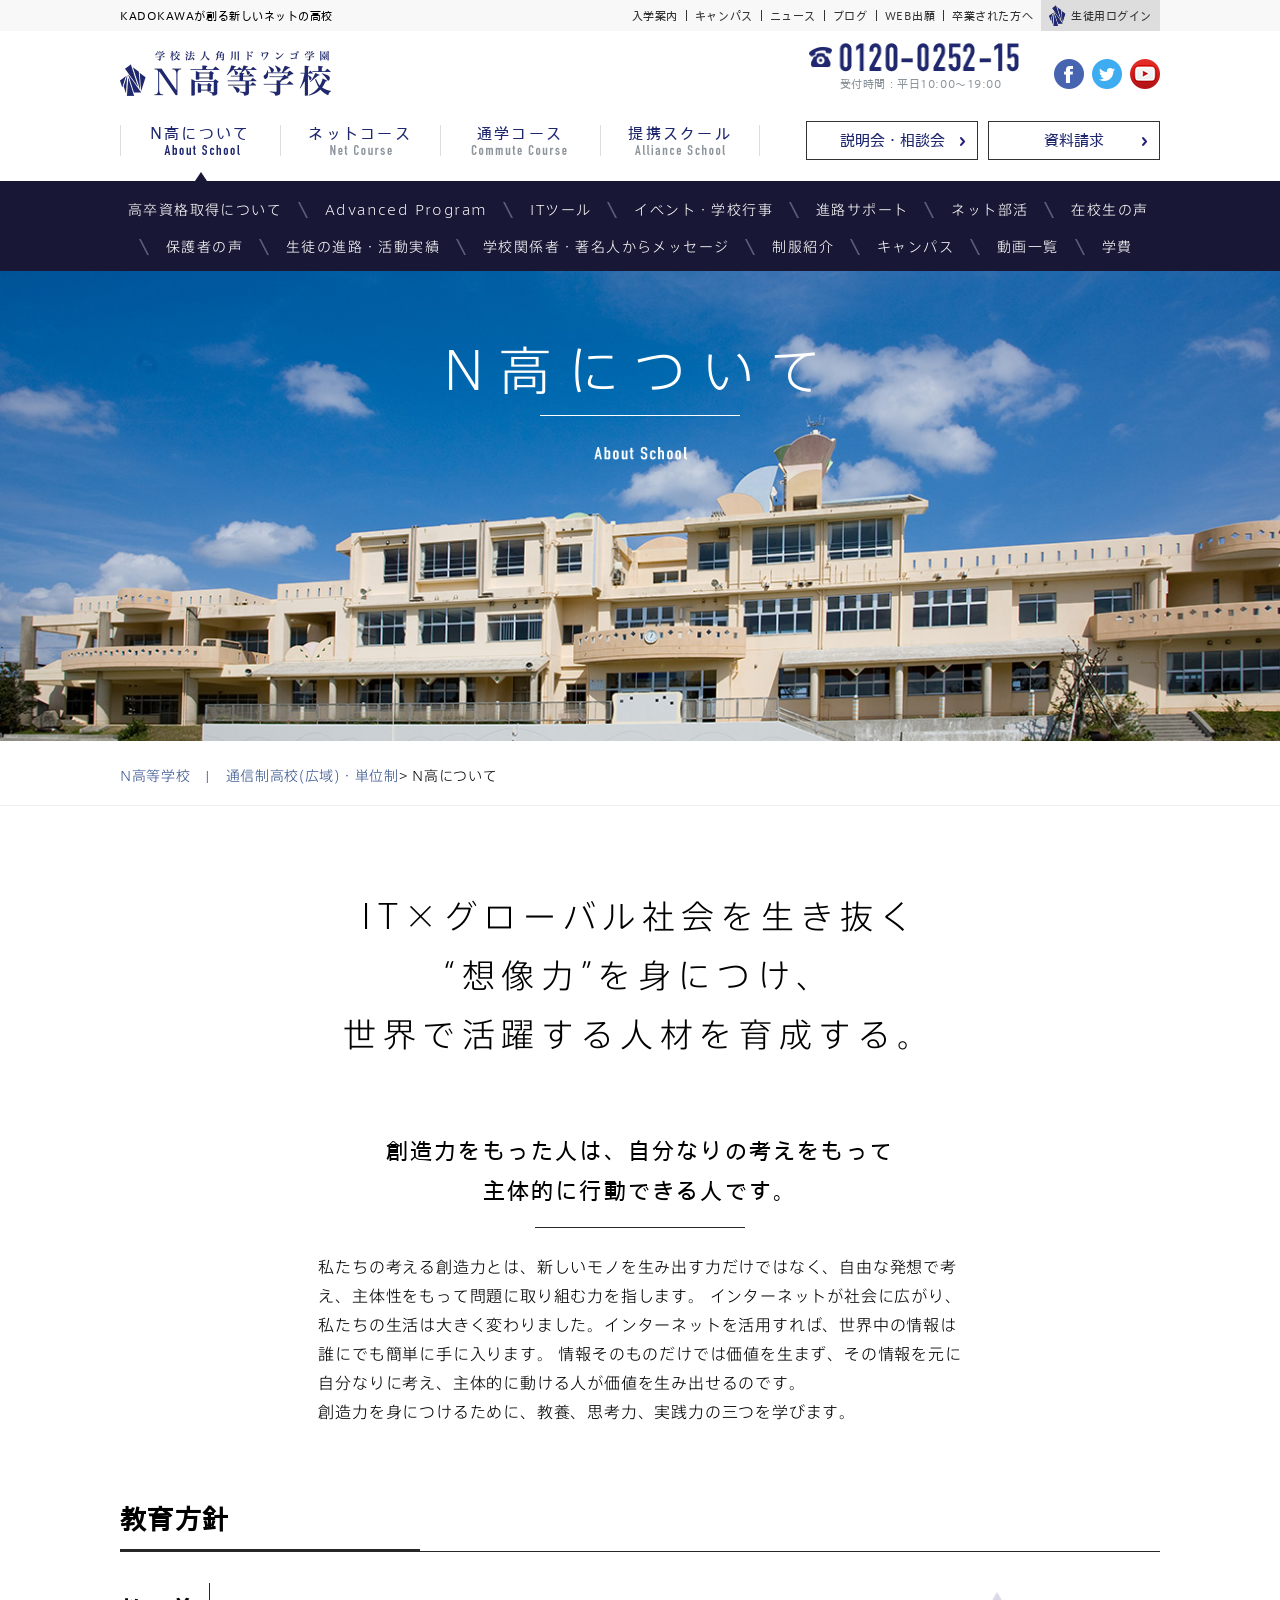
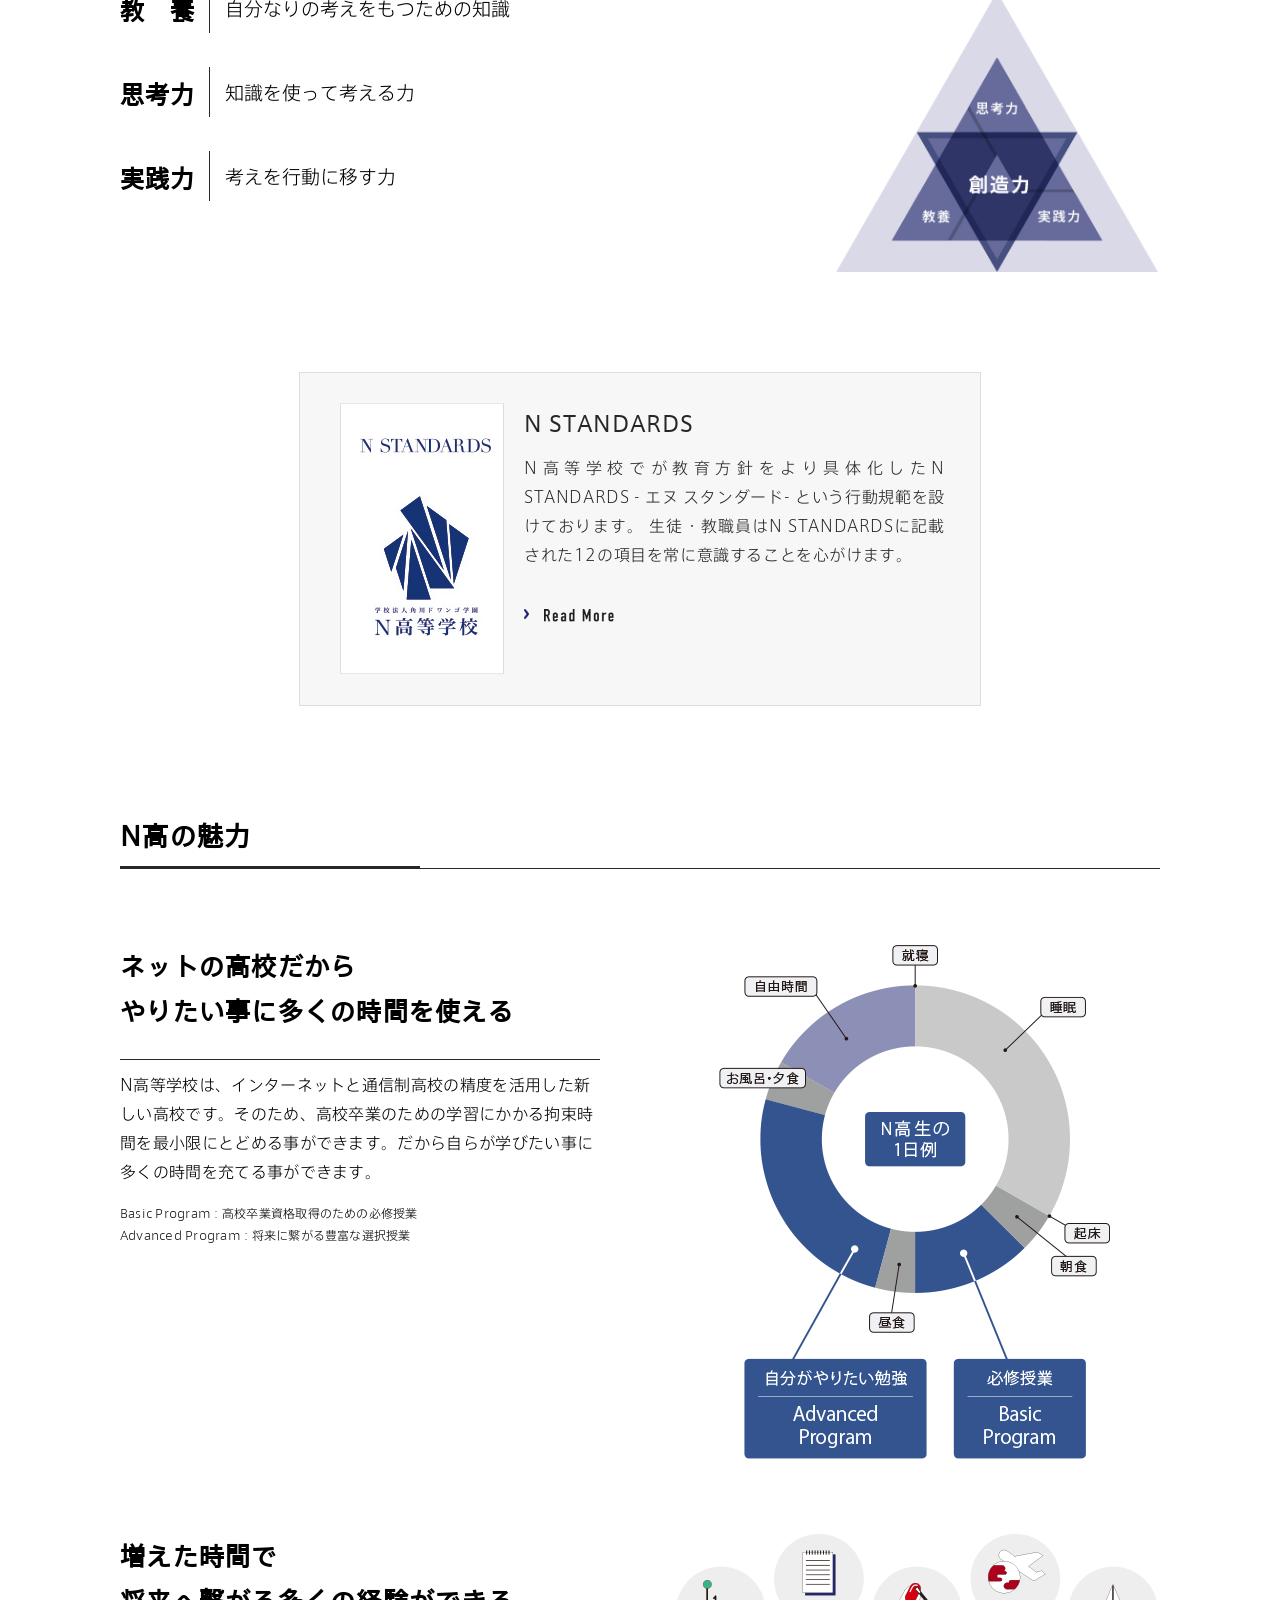
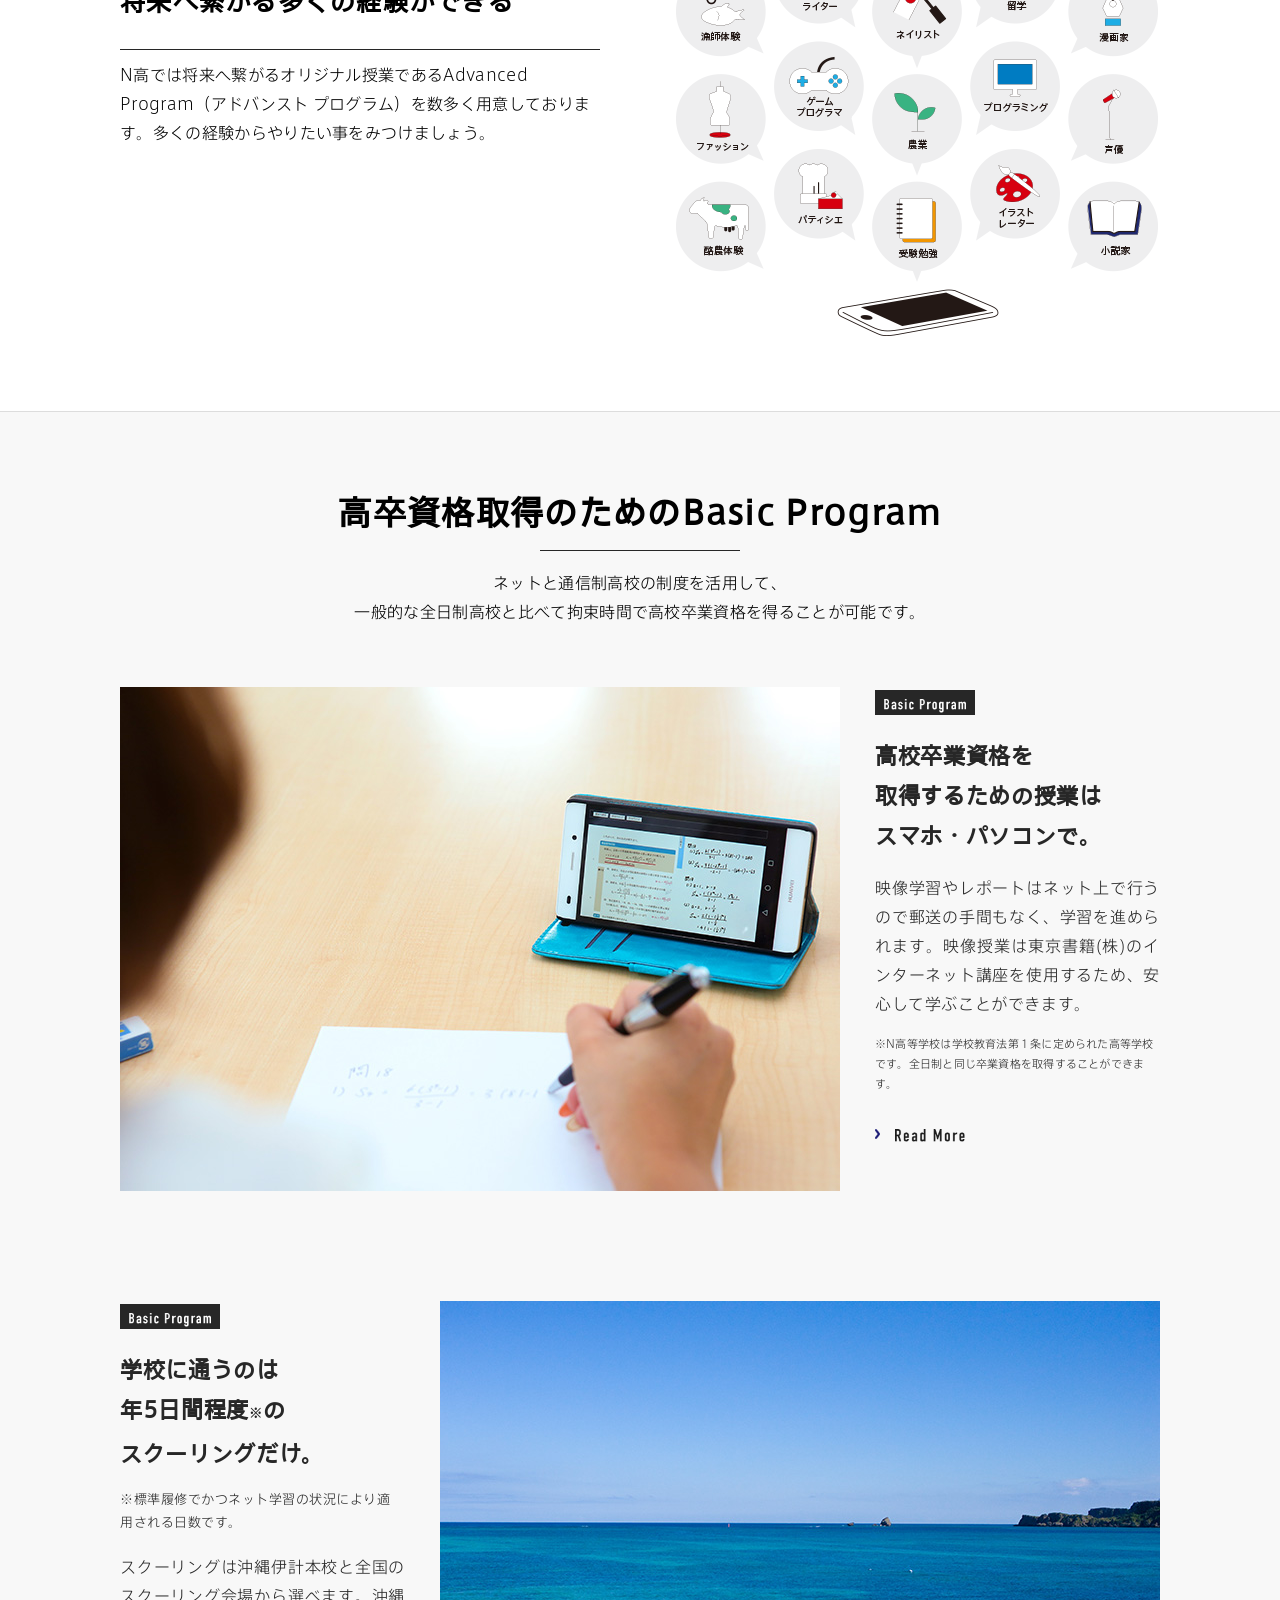
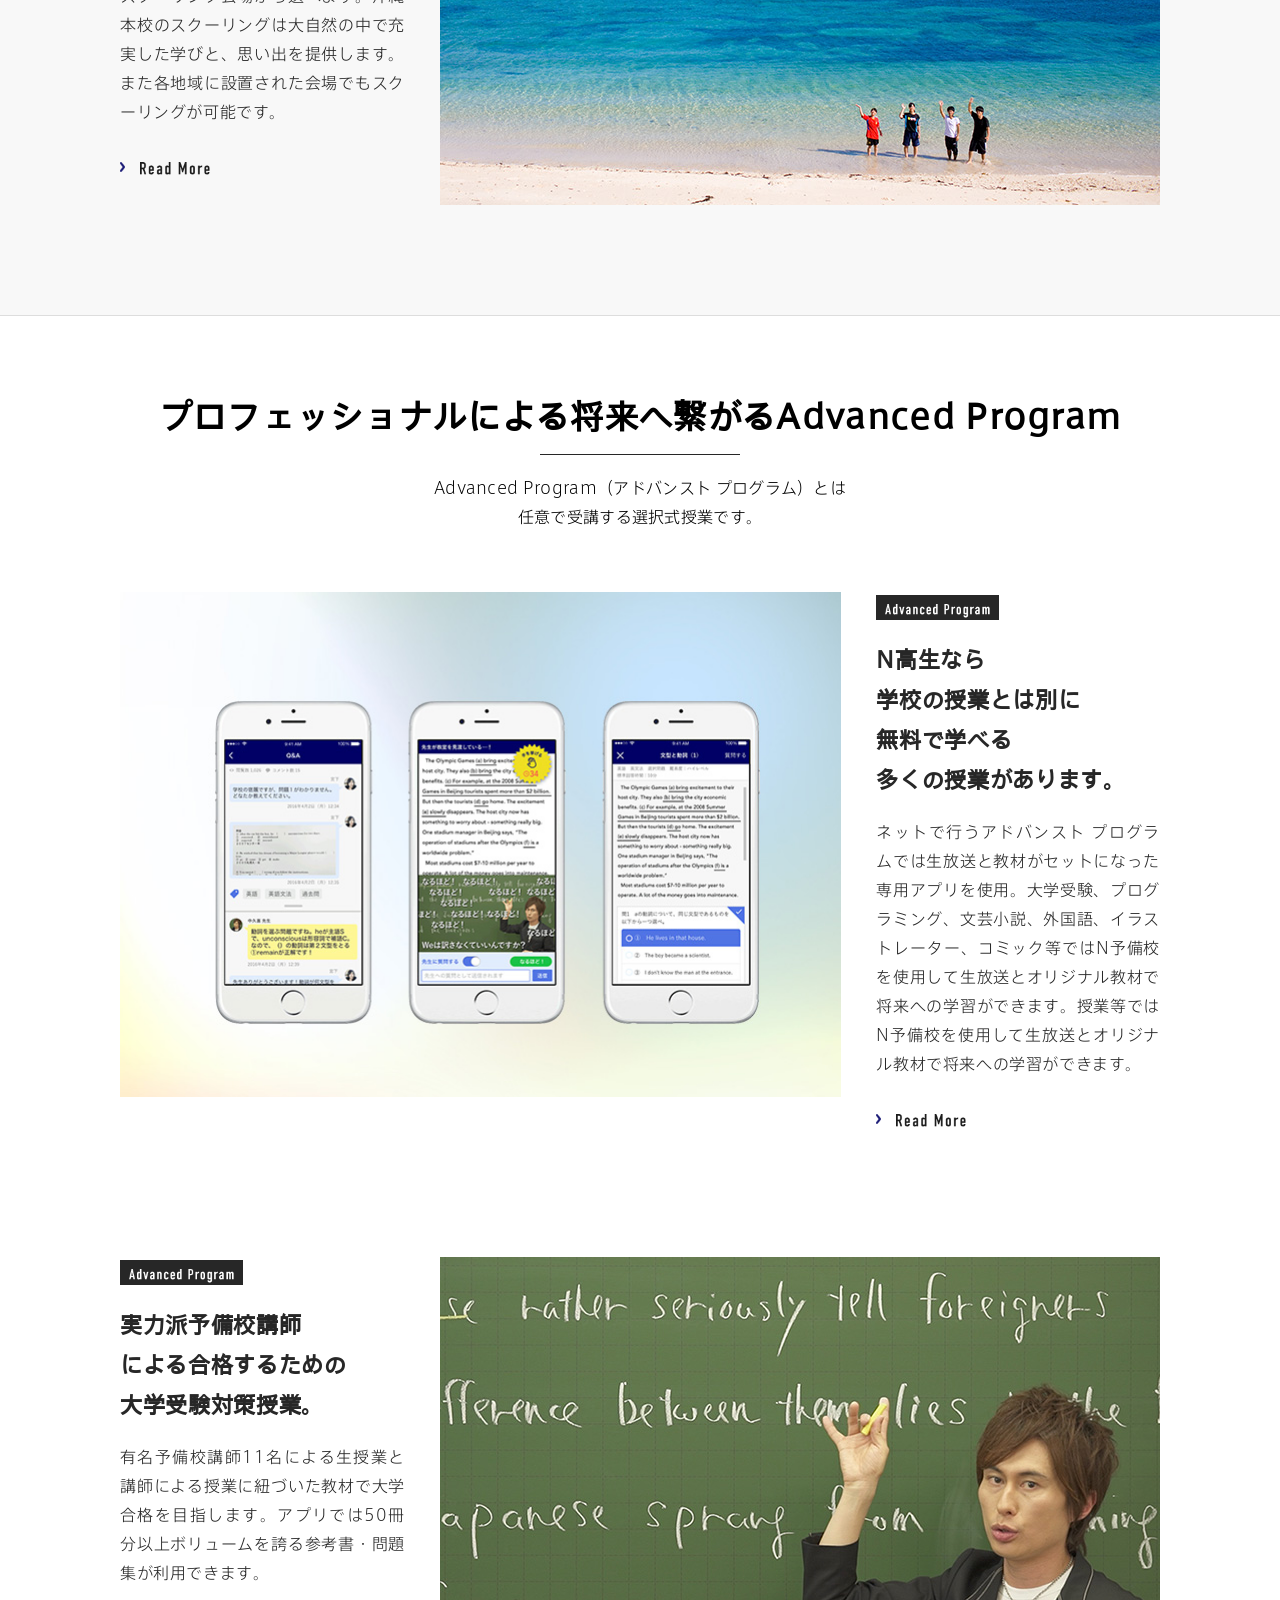
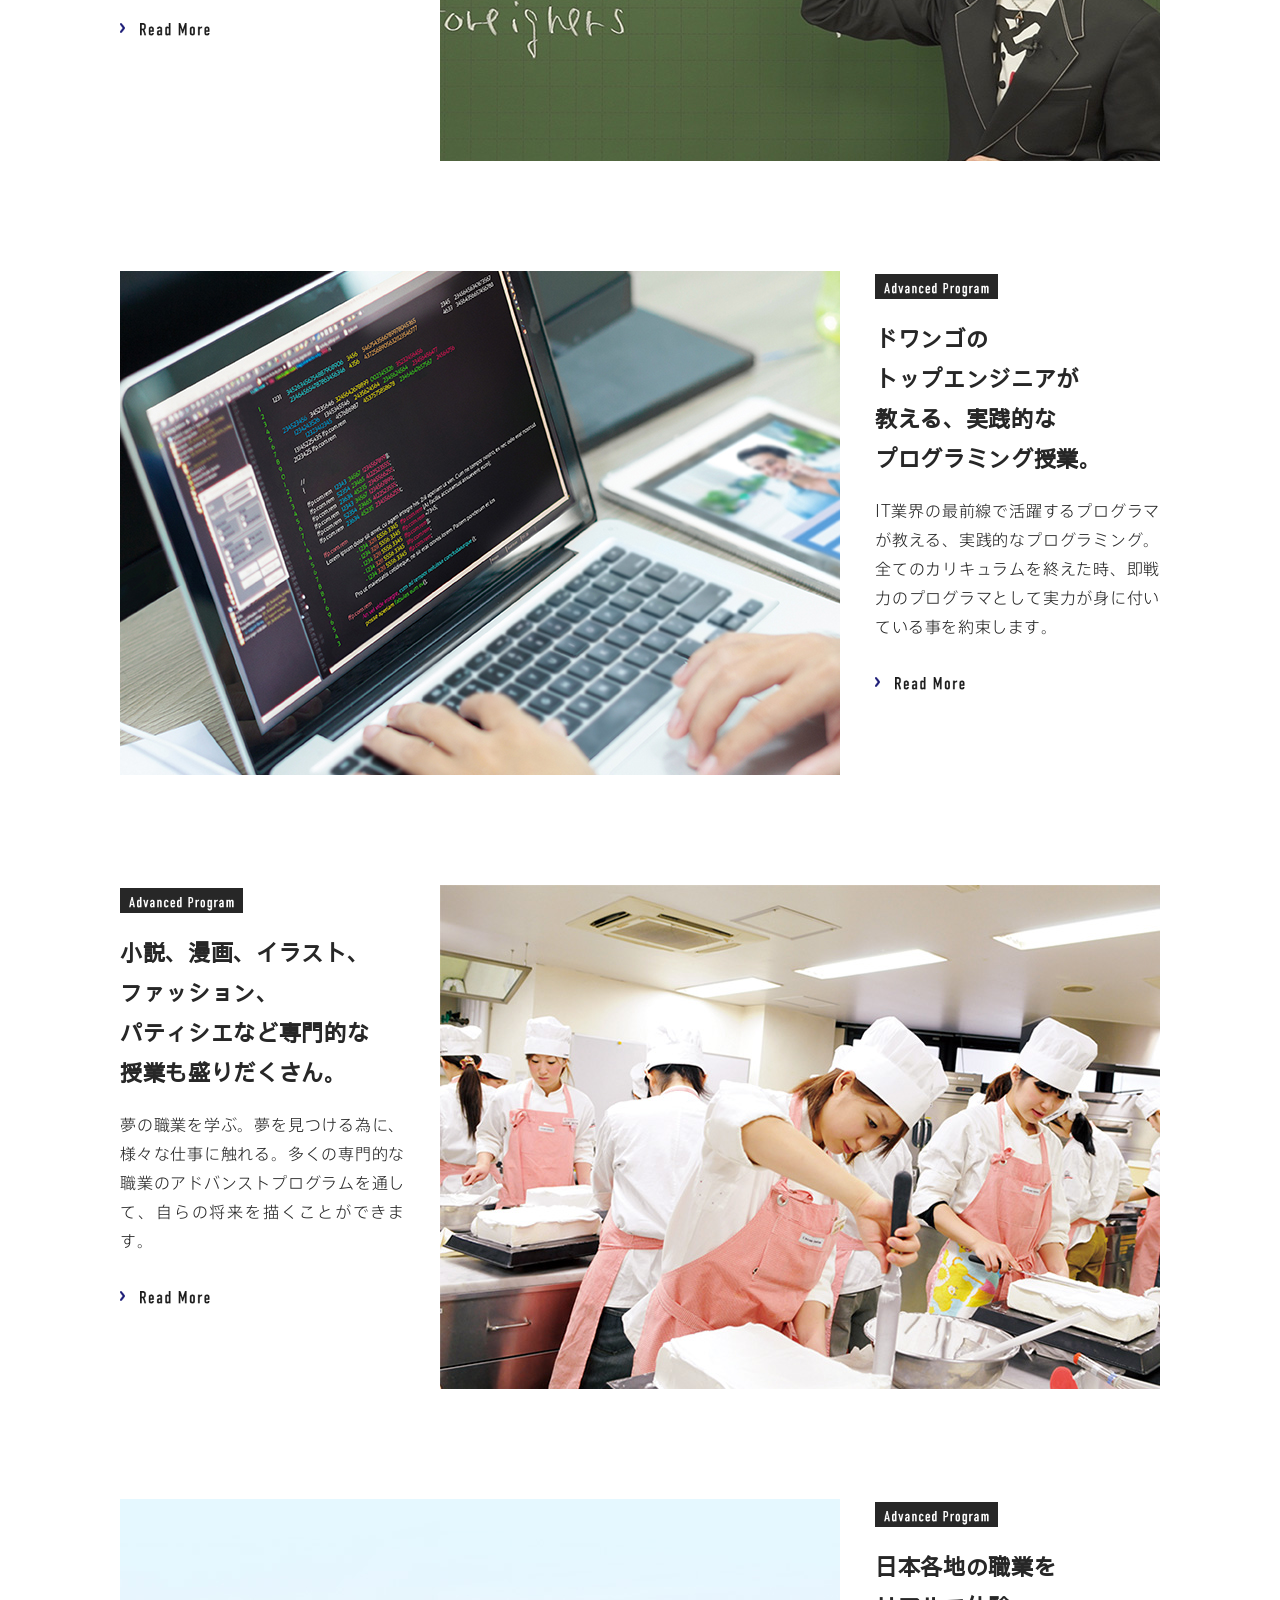
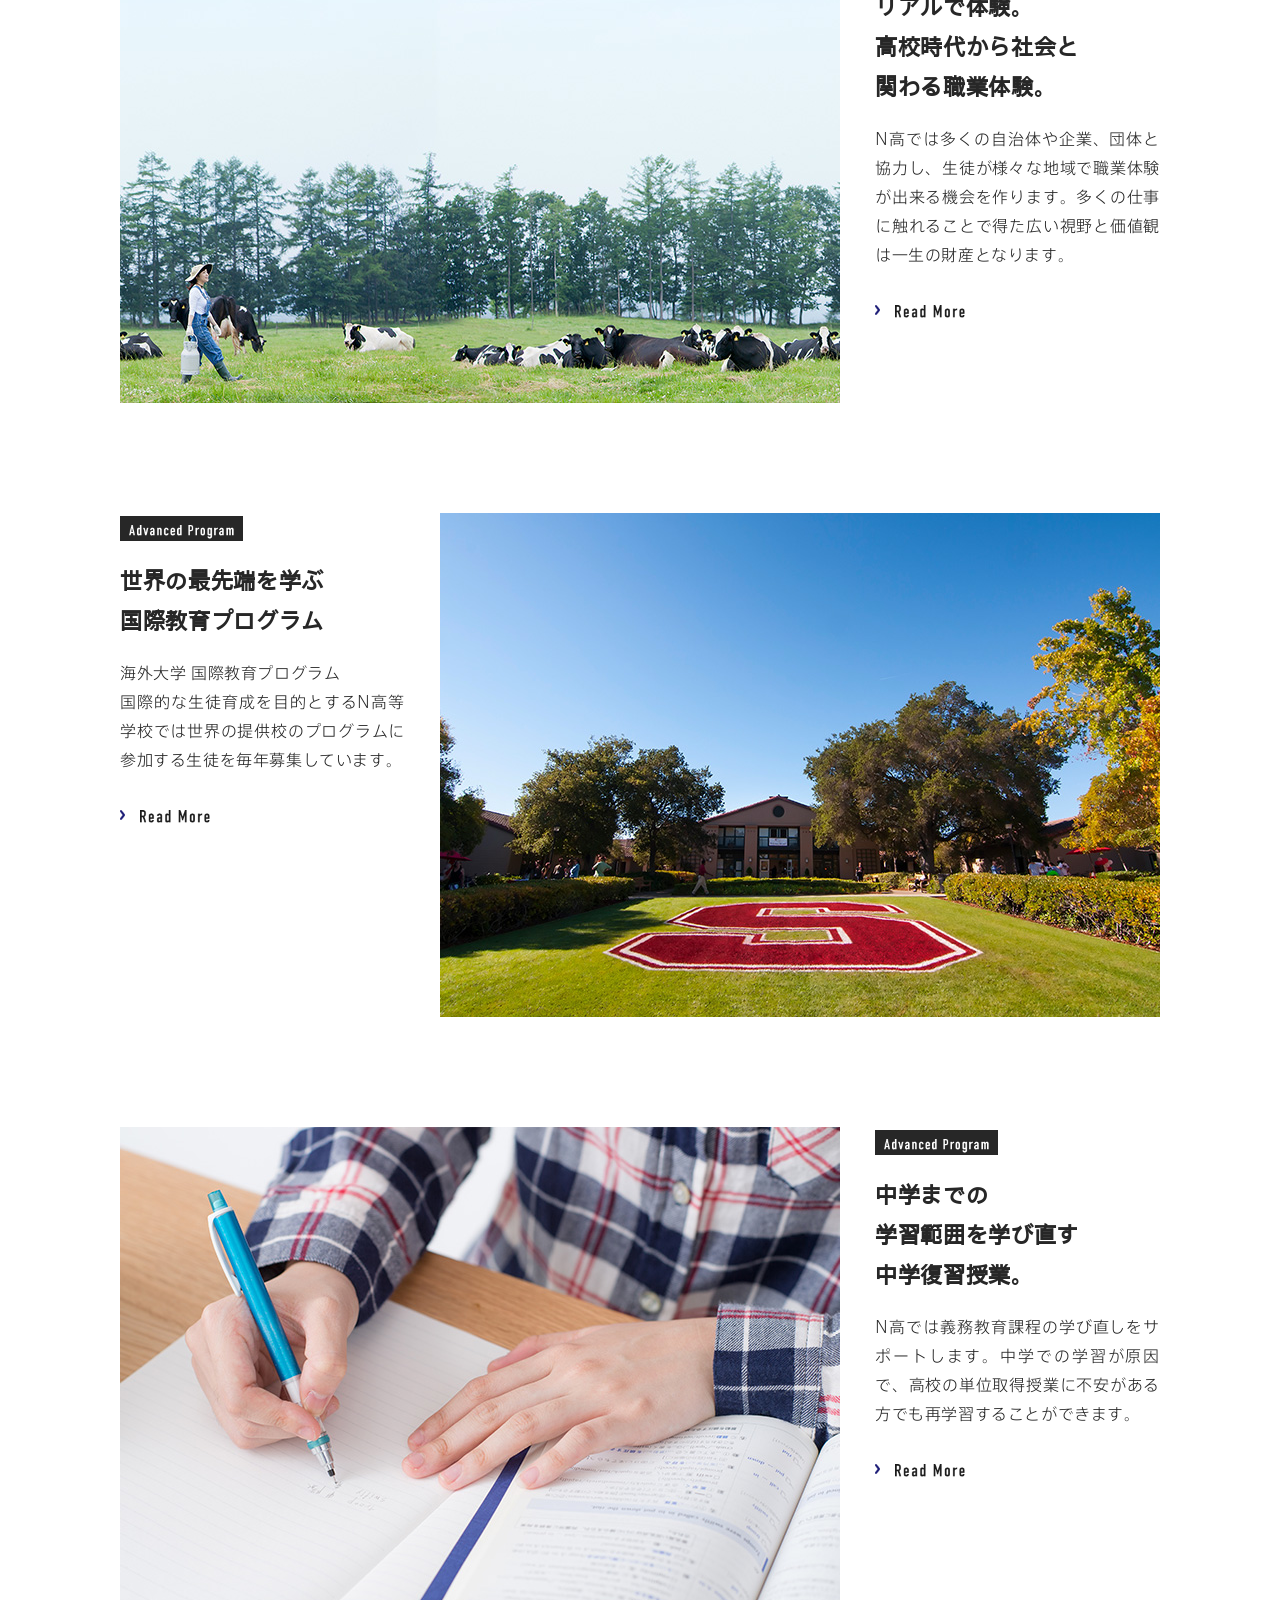
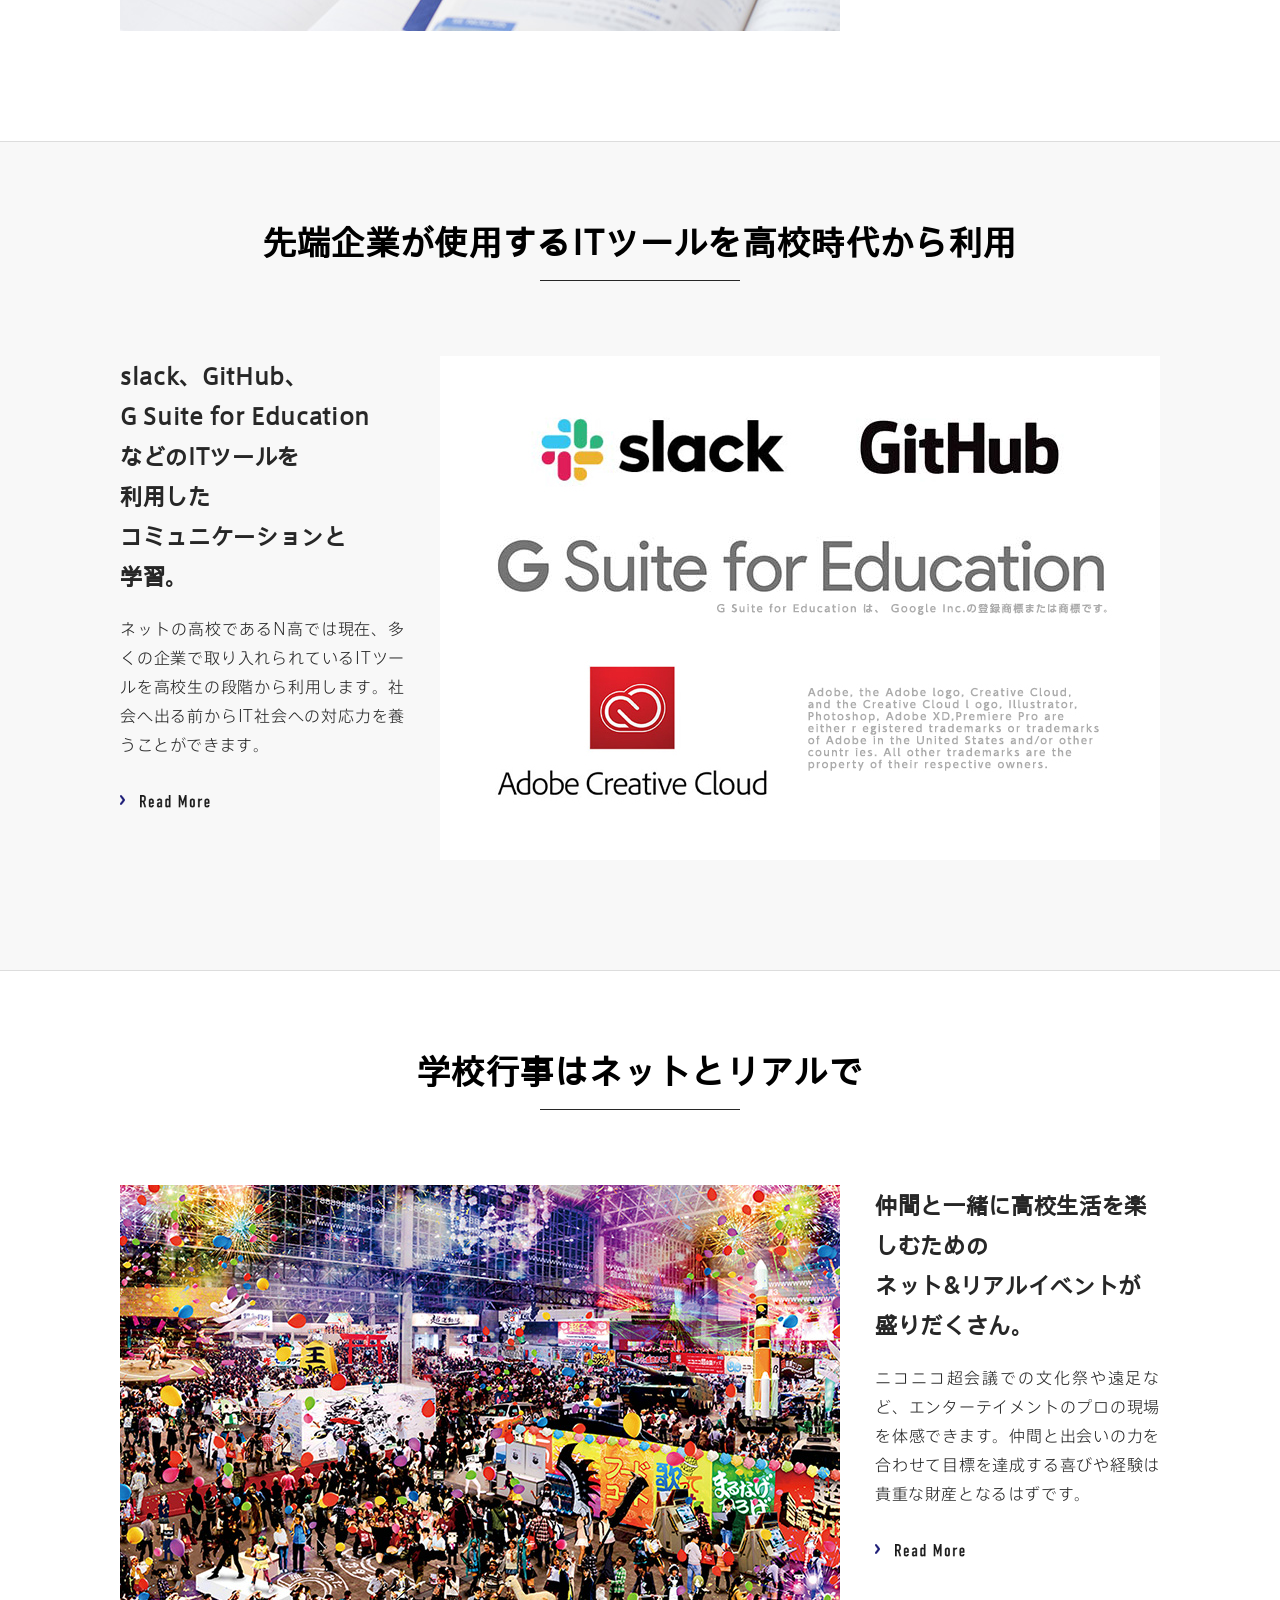
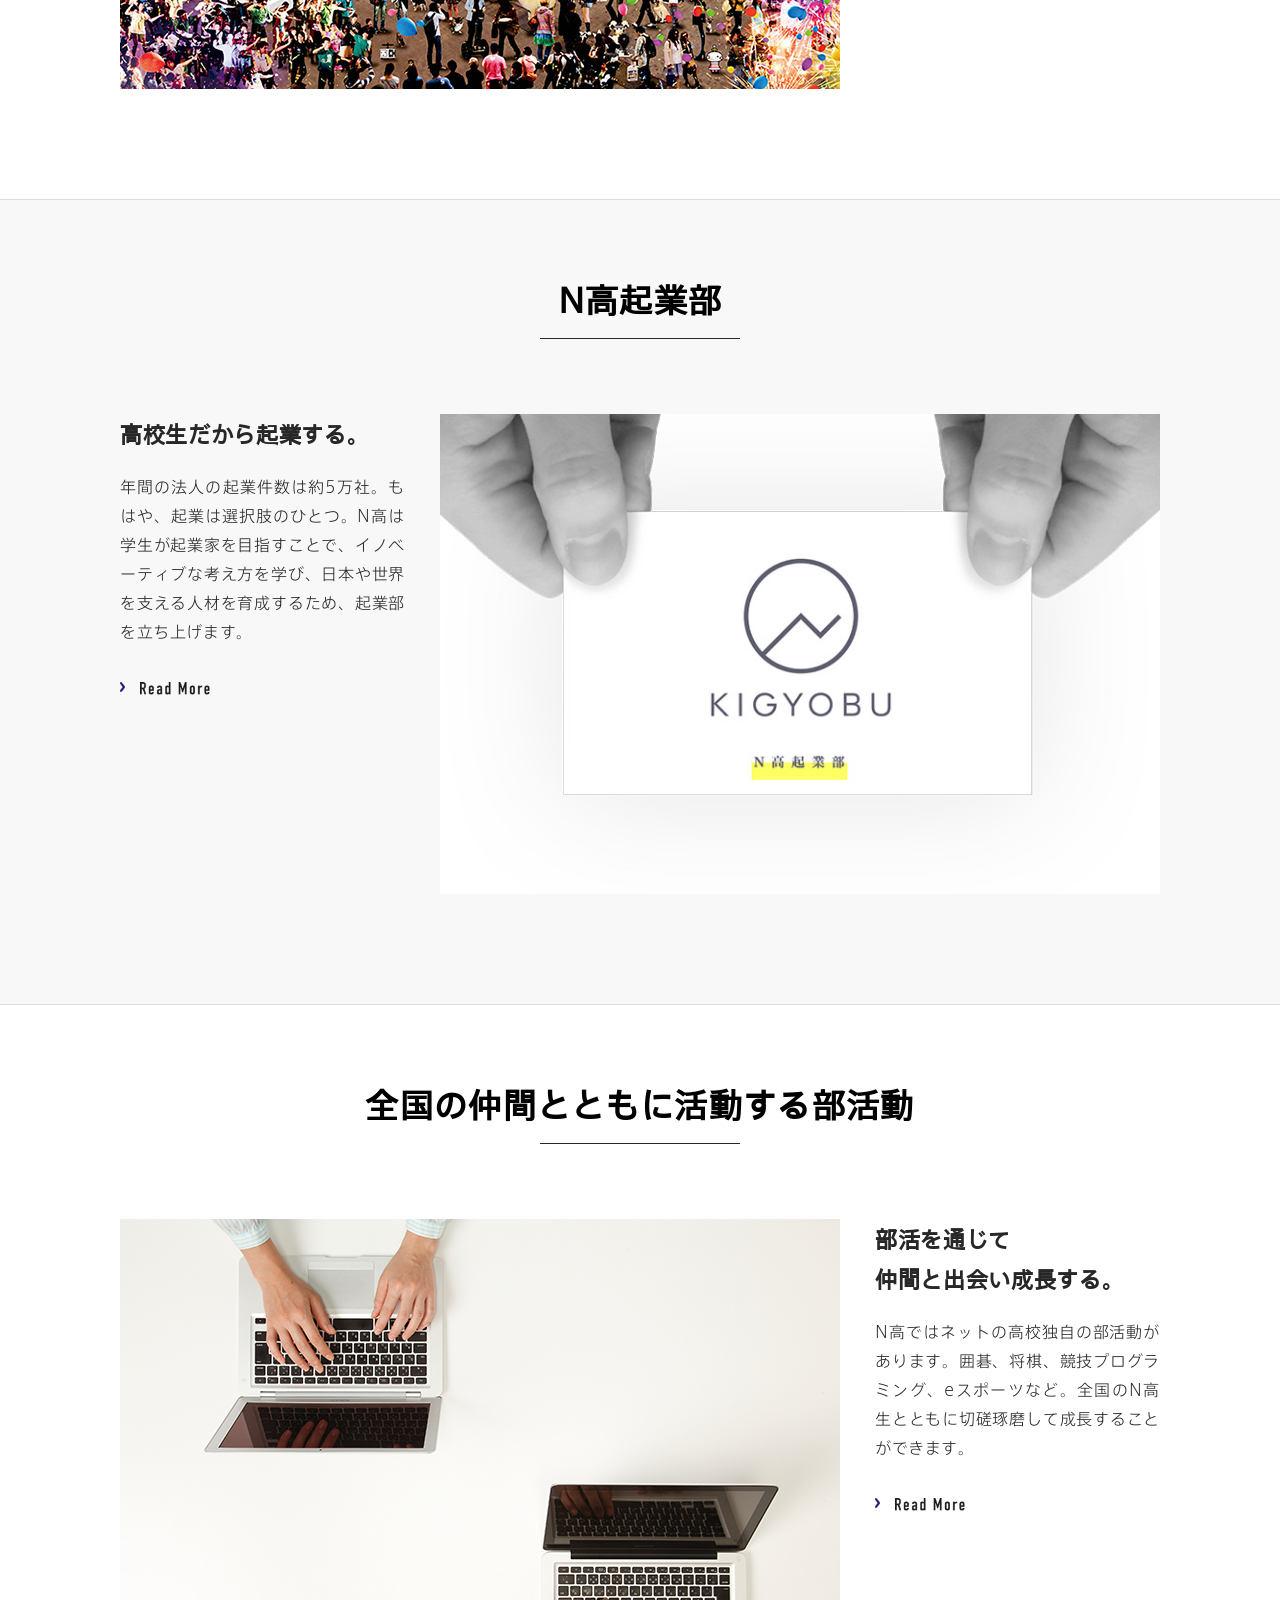
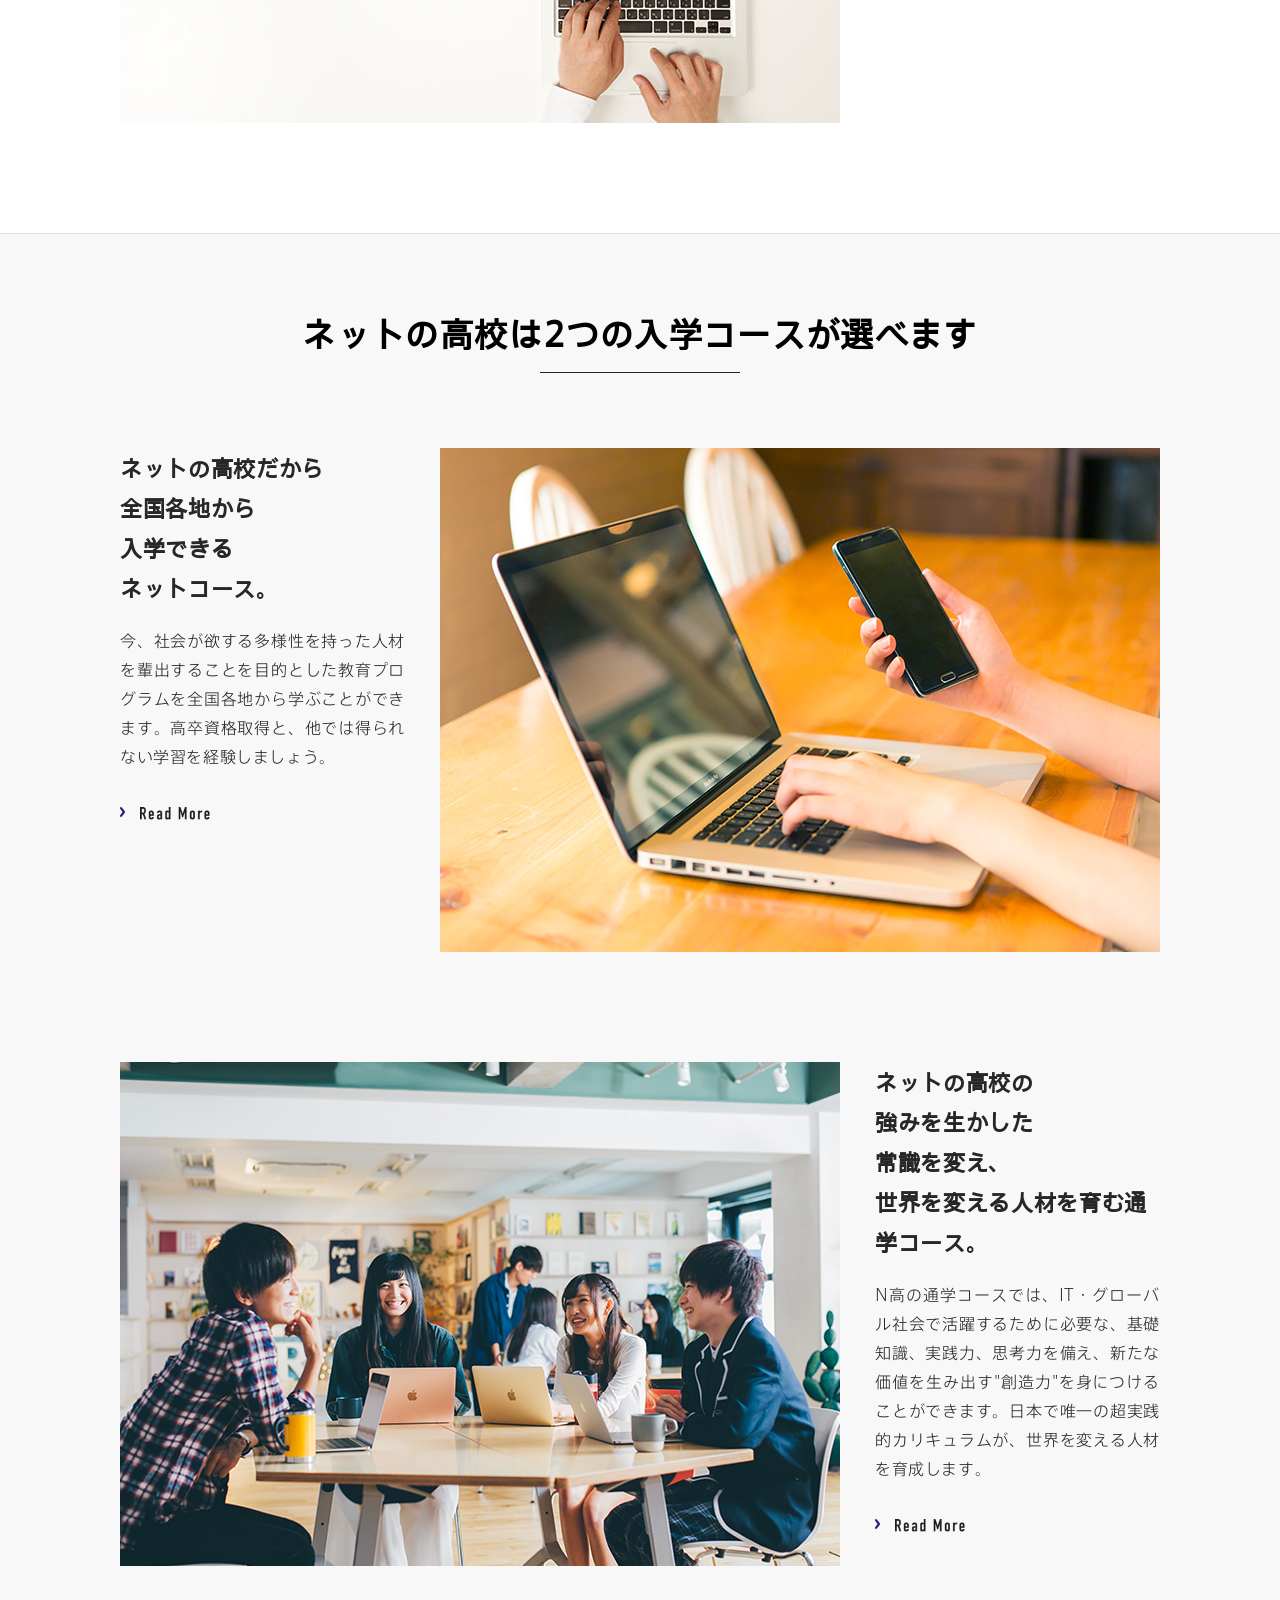
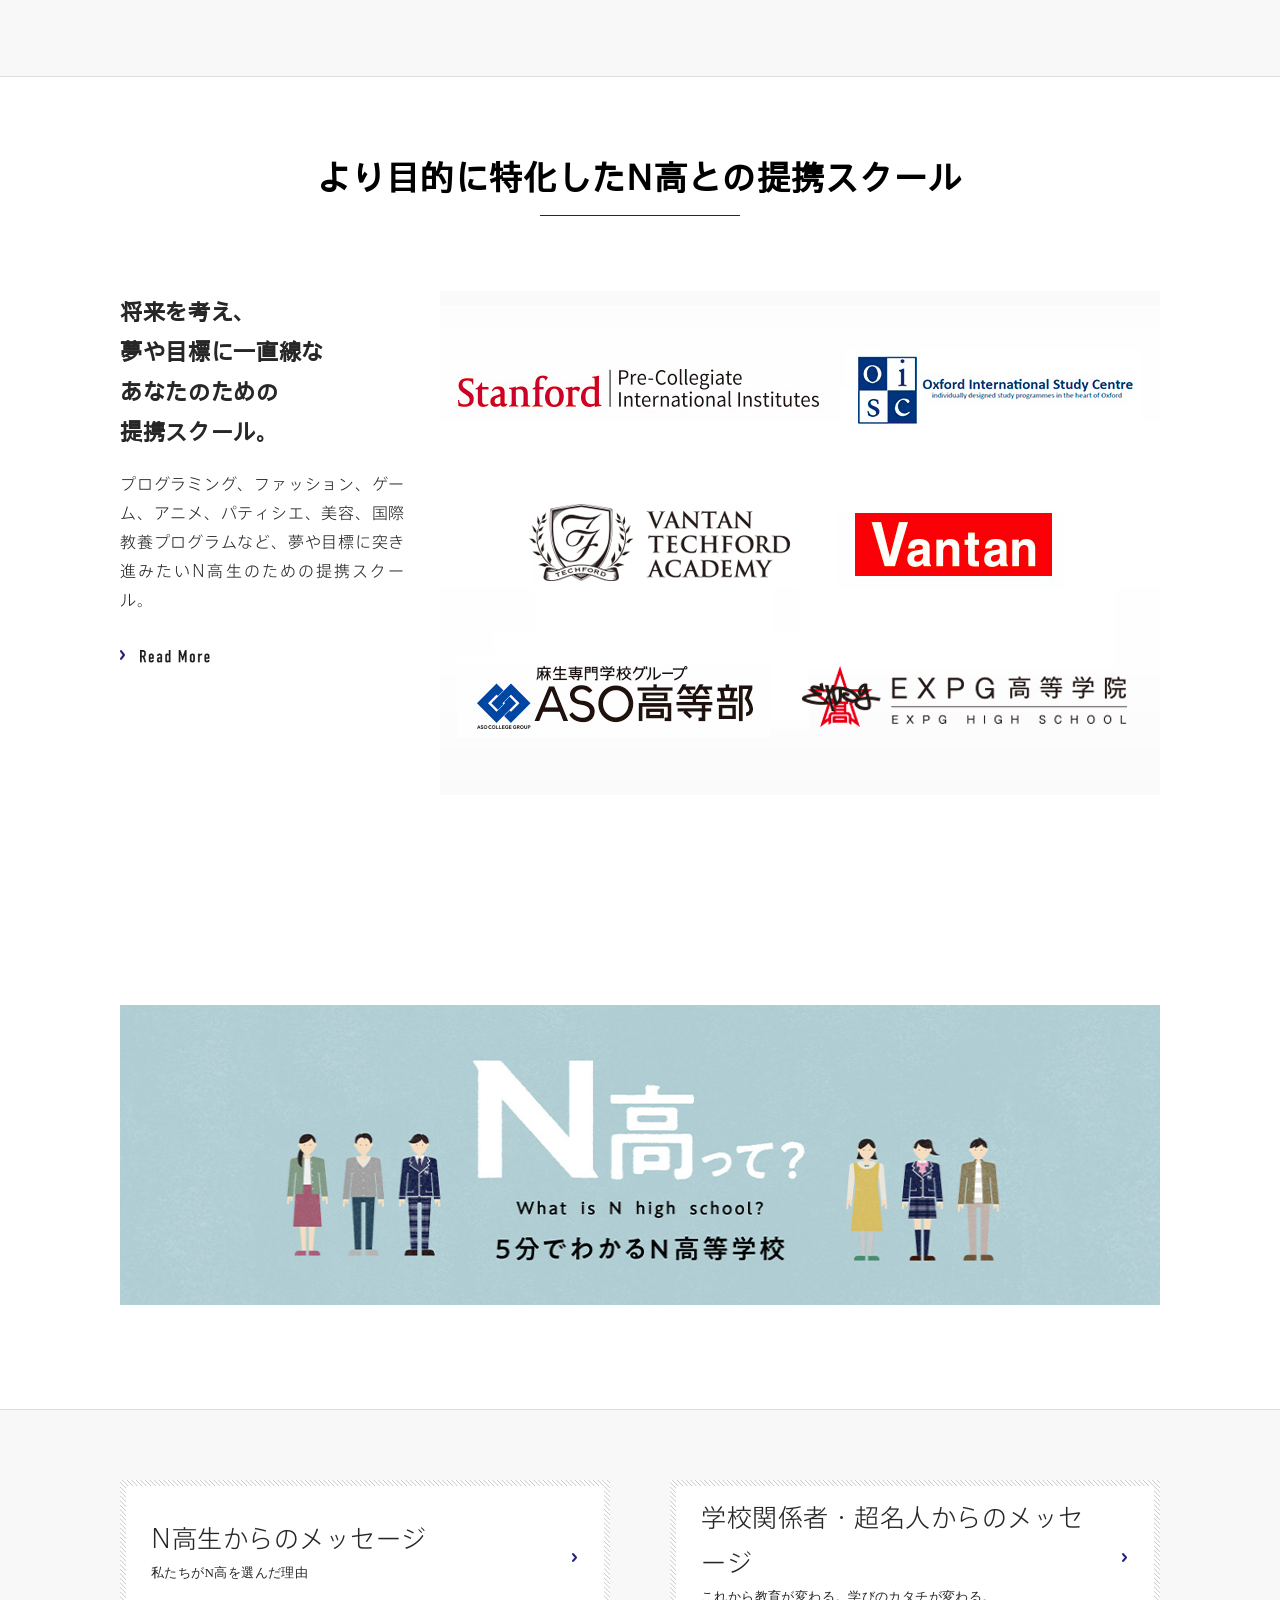
==== commit c1fb0ed3: "jsファイル読み込み 出てくるheader作成" ====
--- a/index.html
+++ b/index.html
@@ -6,11 +6,61 @@
     <title>nkou-html</title>
     <link rel="stylesheet" href="common/css/normalize.css">
     <link rel="stylesheet" href="common/css/style.css">
+    <!-- Google Hosted LibrariesからjQuery取得 -->
+    <script src="https://ajax.googleapis.com/ajax/libs/jquery/1.11.1/jquery.min.js"></script>
+    <script type="text/javascript" async="" src="https://ssl.google-analytics.com/ga.js"></script>
+    <script type="text/javascript" src="https://ajax.googleapis.com/ajax/libs/jquery/1.7/jquery.min.js"></script>
+    <script>
+        $(function () {
+	        "use strict";
+	        var flag = "view";
+
+        $(window).on("scroll", function () {
+        if ($(this).scrollTop() > 180) {     // 180pxスクロールしたら出てくるように設定(もし180pxスクロールしたら)
+          if (flag === "view") {
+          $(".fix-header").stop().css({opacity: '0.9'}).animate({
+        
+              top: 0
+            }, 200);　　　　// 200は降りてくるスピード
+
+            flag = "hide";
+          }
+        } else {
+          if (flag === "hide") {
+            $(".fix-header").stop().animate({top:"-40px",opacity: 0}, 200);　　// 上まで行ったらopacityで消す
+		       
+            flag = "view";
+            }
+          }
+         });
+        });
+    </script>
 </head>
 <body>
-
+    
+    <div class="fix-header">
+        <div class="fix-header-contents">
+        <!-- ロゴはfloat左寄せで表示 -->
+            <div class="fix-header-logo">
+                <img src="common/image/header_mainlogo.png" width="170" height="35">
+            </div>
+        <!-- メニューのブロックはfloatで右寄せ -->
+            <div class="fix-header-menus">
+                <img src="common/image/header_tel_js.png" width="192" height="22">
+                <p>受付時間<br>平日10:00~19:00</p>
+                <div class="fix-header-menus-btn">
+                    <ul>
+                        <li><a href="#">説明会・相談会</a></li>
+                        <li><a href="#">資料請求</a></li>
+                    </ul>    
+                </div>
+            </div>
+        </div>
+    </div>
     <header id="PageTop">
+        
         <seciton class="top-nav">
+            
             <div class="guide">
                 <p>KADOKAWAが創る新しいネットの高校</p>
                 <ul class="guide-link">
--- a/common/css/style.css
+++ b/common/css/style.css
@@ -9,20 +9,17 @@
 }
 
 body {
-    
-    
-    margin: 0;
+    margin: 0;
+    z-index: 0;
 }
 
 /* ------ headerコーディング ------ */
 /* header-TOPグローバルナビ */
-
 .top-nav {
-    background-color: #F7F7F7;
+    background-color: #F8F8F8;
     width: 100%;
     display: block;
 }
-
 .guide {
     display: flex;
     align-items: center;
@@ -32,27 +29,21 @@
     margin: 0 auto;
     padding: 0 10px;
 }
-
-
 .guide p {
     font-size: 11px;
     margin: 10px 0;
     line-height: 100%;
     letter-spacing: 0.05em;
 }
-
 .guide ul.guide-link {
     display: flex;
     align-items: center;
     margin: 0;
-    
-}
-
+}
 .guide .guide-link li {
     list-style-type: none;
     display: inline-block;
 }
-
 .guide .guide-link li.nkou-icon {
     background-image: url(../image/header_mainlogo_pc01.png);
     background-repeat: no-repeat;
@@ -61,15 +52,10 @@
 }
 .guide .guide-link li.nkou-icon a {
     padding-left: 30px;
-    
-}
-
-
+}
 .guide .guide-link li.boder  a {
     border-left: #333 solid 1px;
-    
-}
-
+}
 .guide .guide-link a {
     text-decoration: none;
     color: #333;
@@ -81,29 +67,23 @@
 .guide .guide-link a:hover {
     text-decoration: underline;
 }
-
 .guide .guide-link p {
     line-height: 1;
     display: inline-block;
 }
 
 /* header-main */
-
 .header-main {
     font-family: 'AxisStd-Regular';
     width: 1040px;
     padding: 0 10px;
     margin: 0 auto;
 }
-
 .header-main .nkou-info {
     margin-top: 20px;
     display: flex;
     position: relative;
 }
-
-
-
 .header-main .nkou-info .tel-sns {
     width: 211px;
     position: absolute;
@@ -111,7 +91,6 @@
     top: -8px;
     display: flex;
 }
-
 .header-main .nkou-info .tel-sns p {
     font-size: 11px;
     color: #8d959c;
@@ -120,12 +99,10 @@
     text-align: center;
     margin: 3px 0 0 13px;
 }
-
 .header-main .nkou-info .tel-sns .sns-btn ul {
     display: flex;
     padding-left: 35px;
 }
-
 .header-main .nkou-info .tel-sns .sns-btn li {
     list-style-type: none;
     padding-right: 8px;
@@ -138,7 +115,6 @@
     align-items: center;
     position: relative;
 }
-
 .globalnav-left ul {
     display: flex;
     padding-left: 0;
@@ -151,7 +127,6 @@
     display: block;
     font-size: 15px;
     font-family: 'AxisStd-Regular';
-    
 }
 .globalnav-left a {
     text-decoration: none;
@@ -163,7 +138,6 @@
     text-align: center;
     position: relative;
 }
-
 .globalnav-left li.current a.about::after {
     content: "";
     background-image: url("../image/global_nav_link_01.png");
@@ -175,7 +149,6 @@
     top: 20px;
     background-position: 50% 100%;
 }
-
 .globalnav-left a.net::after {
     content: "";
     background-image: url("../image/global_nav_link_02.png");
@@ -186,7 +159,6 @@
     top: 20px;
     left: 49px;
 }
-
 .globalnav-left a.commute::after {
     content: "";
     background-image: url("../image/global_nav_link_03.png");
@@ -197,7 +169,6 @@
     top: 20px;
     left: 30px;
 }
-
 .globalnav-left a.alliance::after {
     content: "";
     background-image: url("../image/global_nav_link_04.png");
@@ -214,7 +185,6 @@
     pointer-events: none;
 }
 
-
 /* グローバルナビの枠の作成 */
 .globalnav-left li {
     border-left: solid 1px #DDDDDD;
@@ -222,7 +192,6 @@
 .globalnav-left li:last-child {
     border-right: solid 1px #DDDDDD;
 }
-
 .globalnav-left a:hover::after {
     background-position: 50% bottom;
 }
@@ -246,10 +215,9 @@
     width: 170px;
     display: block;
     text-align: center;
-    padding: 9px 0;
-    position: relative;
-}
-
+    padding: 10px 0;
+    position: relative;
+}
 .globalnav-right a::after {
     content: "";
     background-image: url("../image/icon_right_blue01.png");
@@ -261,11 +229,9 @@
     top: 15px;
     right: 10px;
 }
-
 .globalnav-right a:hover {
     background-color: #1f286f;
     color: #FFFFFF;
-
 }
 .globalnav-right a:hover::after {
     background-image: url("../image/icon_right_white01.png");
@@ -273,10 +239,6 @@
 
 /* ------ mainページ ------ */
 /* N高about-menu(２段あるやつ) */
-.nkou-about-menu {
-    
-}
-
 .nkou-image .nkou-about-menu  {
    position: relative;
     margin: 21px auto 0 auto;
@@ -284,24 +246,20 @@
     width: 100%;
     background-color: #181836;
 }
-
 .nkou-image .nkou-about-menu ul {
     width: 1040px;
     display: flex;
     padding: 5px 5px 0 5px;
     margin: 0 auto;
 }
-
 .nkou-image .nkou-about-menu li {
     list-style-type: none;
     position: relative;
-    
     padding-left: 27px;
 }
 .nkou-image .nkou-about-menu  .first-stage li:first-child {
     padding-left: 0;
 }
-
 .nkou-image .nkou-about-menu li.icon::before {
     content: "";
     background-image: url("../image/icon_backslash_black01.png");
@@ -314,8 +272,6 @@
     left: 8px;
     display: block;
 }
-
-
 .nkou-image .nkou-about-menu a {
     text-decoration: none;
     color: #FFFFFF;
@@ -329,11 +285,9 @@
 .nkou-image .nkou-about-menu a:first-child {
     margin: 0;
 }
-
 .nkou-image .nkou-about-menu ul.second-stage {
     padding-left: 27px;
 }
-
 .nkou-image .nkou-about-menu a:hover { 
     background-color: #FFFFFF;
     color: #181836;
@@ -359,7 +313,6 @@
    object-fit: cover;
    position: relative;
 }
-
 .about-pic-text {
     width: 100%;
     position: absolute;
@@ -368,7 +321,6 @@
     display: inline-block;
     text-align: center;
 }
-
 .about-pic-text h1 {
     font-size: 52px;
     font-weight: 400;
@@ -377,7 +329,6 @@
     font-family: 'AxisStd-Light';
     color: #FFFFFF;
     margin: 0;
-   
     position: relative;
 }
 .about-pic-text h1::after {
@@ -390,18 +341,14 @@
     transform: translateX(-50%);
     bottom: 0;
 }
-
-
 .about-pic-text span {
     margin-top: 30px;
     display: inline-block;
 }
 
 /* パンくずナビ */
-
 .topic-path {
     width: 100%;
-    
     border-bottom: solid 1px #EEEEEE;
     margin-bottom: 50px;
 }
@@ -410,9 +357,7 @@
     width: 1040px;
     margin: 0 auto;
     padding: 17px 10px;
-    
-}
-
+}
 .topic-path li {
     list-style-type: none;
     font-size: 14px;
@@ -436,14 +381,13 @@
 .about-MainText .MainText {
     text-align: center;
 }
-
 .about-MainText .MainText h1 {
     font-size: 33px;
     font-weight: 400;
     font-family: 'AxisStd-Light';
     letter-spacing: 0.2em;
     line-height: 59px;
-    
+    padding: 30px 0 45px 0;
 }
 .about-MainText .MainText h3 {
     font-size: 22px;
@@ -468,11 +412,10 @@
     font-family: 'AxisStd-Light';
     letter-spacing: 0.05em;
     margin-top: 20px;
+    padding-bottom: 30px;
     display: inline-block;
     text-align: left;
 }
-
-
 
 /* 教育方針から下 */
 .about-MainText .strong-p h1.title {
@@ -484,7 +427,6 @@
     border-bottom: solid 2px #272727;
     margin-bottom: 0;
 }
-
 .about-MainText .nkou-policy ul {
     padding-left: 0;
 }
@@ -493,14 +435,12 @@
     display: flex;
     align-items: center;
 }
-
 .about-MainText .nkou-policy h2 {
     font-size: 24px;
     font-family: 'AxisStd-Regular';
     width: 74px;
     text-align-last: justify;
 }
-
 .about-MainText .nkou-policy p.policy {
     font-size: 19px;
     line-height: 50px;
@@ -515,7 +455,6 @@
     margin: 0;
     display: flex;
     justify-content: space-between;
-    
 }
 .nkou-policy img {
     margin-top: 40px;
@@ -533,12 +472,10 @@
     text-decoration: none;
     color: #272727;
 }
-
 .strong-p .standards-link a:hover .read-more,
 .strong-p .standards-link a:hover .standards-link-btn {
     opacity: 0.7;
 }
-
 .strong-p .standards-link-text {
     margin-left: 20px;
 }
@@ -558,7 +495,6 @@
     margin: 10px 0 20px 0;
     text-align: justify;
 }
-
 .strong-p .standards-link-text img.read-more {
     padding: 20px;
     display: block;
@@ -572,7 +508,6 @@
 .strong-p .nkou-charm {
     border-top: #272727 1px solid;
 }
-
 .strong-p .nkou-charm h2 {
     font-size: 25px;
     line-height: 45px;
@@ -583,7 +518,6 @@
     margin: 0;
     padding: 0 0 25px 0;
 }
-
 .strong-p .nkou-charm p {
     line-height: 29px;
     font-family: 'AxisStd-Light';
@@ -596,14 +530,12 @@
     line-height: 22px;
     font-family: 'AxisStd-Light';
 }
-
 .strong-p .nkou-charm .nkou-charm-A,
 .strong-p .nkou-charm .nkou-charm-B {
     display: flex;
     justify-content: space-between;
     margin: 75px 0;
 }
-
 
 /* Basic Program */
 .Basic-ground {
@@ -614,7 +546,6 @@
     transform: translateX(-50%);
     border-top: solid 1px #DDDDDD;
     border-bottom: solid 1px #DDDDDD;
-   
 }
 .Basic-Program {
     width: 1040px;
@@ -629,7 +560,6 @@
     line-height: 59px;
     letter-spacing: 0.04em;
     position: relative;
-    
 }
 .Program-top-text h1::after {
     content: "";
@@ -671,11 +601,9 @@
 .Program-content a:hover {
     opacity: 0.7;
 }
-
 .Program-content .Program-content-text {
     color: #272727;
 }
-
 .Program-content .Program-content-text h2 {
     font-size: 22px;
     line-height: 40px;
@@ -689,8 +617,6 @@
 .Program-content .Program-content-text span {
     font-size: 13px;
 }
-
-
 .Program-content .Program-content-text p {
     line-height: 29px;
     letter-spacing: 0.6px;
@@ -726,20 +652,16 @@
     background-size: 5px 10px;
     background-position: 0 20px;
 }
-
 .Advanced-Program {
     margin: 70px 0;
 }
-
 .Program-area {
     width: 1040px;
     margin: 70px auto;
 }
-
 .Program-area h1.content-title {
     margin-bottom: 40px;
 }
-
 .banner {
     padding: 100px 0;
     margin-top: 10px 0;
@@ -747,7 +669,6 @@
 .banner a:hover {
     opacity: 0.5;
 }
-
 
 /* ボックスのリンク */
 .Basic-ground-B {
@@ -763,7 +684,6 @@
     width: 1040px;
     margin: 70px auto 80px auto;
 }
-
 .box-link ul {
     display: flex;
     justify-content: space-between;
@@ -771,7 +691,6 @@
     padding-left: 0;
     margin: 30px 0;
 }
-
 .box-link a {
     text-decoration: none;
     color: #272727;
@@ -780,22 +699,18 @@
     width: 410px;
     padding: 0 25px;
 }
-
 .box-link li {
     list-style-type: none;
     background-image: url("../image/border_black.png");
     background-repeat: repeat;
     padding: 6px;
-    
-}
-
+}
 .box-link p {
     font-size: 25px;
     line-height: 45px;
     letter-spacing: 0.02em;
     font-family: 'AxisStd-Light';
     margin: 0;
-   
 }
 .box-link small {
     display: block;
@@ -840,7 +755,6 @@
 
 /* footerコーディング */
 /* N高についてさらに詳細を知りたい方はこちら */
-
 #footer .background-img {
     background-image: url("../image/footer_bg.png");
     margin-top: 80px;
@@ -855,7 +769,6 @@
     text-align: center;
     padding: 35px 0 5px 0;
 }
-
 .nkou-contact a {
     text-decoration: none;
 }
@@ -870,12 +783,10 @@
     font-family: 'AxisStd-Regular';
     margin: 0;
 }
-
 .nkou-contact .nkou-contact-link {
     display: flex;
     justify-content: center;
 }
-
 .nkou-contact .nkou-contact-link ul{
     padding-left: 0;
     margin: 20px 0;
@@ -928,7 +839,6 @@
 .nkou-contact .nkou-contact-link li {
     padding: 7px 0;
 }
-
 .nkou-contact .nkou-contact-tel {
     display: block;
     margin: 35px 0  0 40px;
@@ -956,7 +866,6 @@
     top: 15px;
     right: 10px;
 }
-
 .nkou-contact .nkou-contact-tel p {
     color: #FFFFFF;
     font-size: 12px;
@@ -972,7 +881,6 @@
 .nkou-contact .nkou-contact-tel a.web-contact:hover {
     text-decoration: underline;
 }
-
 .topic {
     width: 1040px;
     margin: 0 auto;
@@ -1020,7 +928,6 @@
 .topic li {
     list-style-type: none;
 }
-
 .External-part {
     width: 1040px;
     margin: 40px auto;
@@ -1067,6 +974,7 @@
     display: flex;
     justify-content: space-around;
     padding-left: 0;
+    margin-top: 30px;
 }
 .External-part li {
     list-style-type: none;
@@ -1092,7 +1000,6 @@
 .footer-nav .footer-nav-top {
     display: flex;
     justify-content: space-between;
-    
 }
 .footer-nav .footer-nav-top ul {
     display: flex;
@@ -1103,12 +1010,10 @@
     list-style-type: none;
     padding-right: 25px;
     position: relative;
-    
 }
 .footer-nav .footer-nav-top img {
     padding-right: 50px;
 }
-
 .footer-nav .footer-nav-top li.border::after {
     content: "|";
     position: absolute;
@@ -1129,14 +1034,13 @@
 }
 
 /* footerナビリンクたち */
-
 .footer-nav-main {
     display: flex;
     width: 1040px;
     margin: 20px auto 20px auto;
     border-bottom: 1px solid #DDDDDD;
-}
-
+    padding-bottom: 30px;
+}
 .footer-nav-main ul {
     padding-left: 0;
     width: 192px;
@@ -1150,7 +1054,6 @@
     list-style-type: none;
     padding-bottom: 9px;
 }
-
 .footer-nav-main li.title a {
     font-size: 16px;
     line-height: 20px;
@@ -1176,12 +1079,10 @@
     font-family: 'AxisStd-Light';
     color: #272727;
 }
-
 .footer-nav-main a:hover,
 .footer-nav-main a.Advanced-Program:hover::before {
     text-decoration: underline;
 }
-
 .footer-nav-main ul.space {
     border-top: 1px solid #DDDDDD;
     margin-top: 0;
@@ -1213,7 +1114,6 @@
 .footer-bottom-left a:hover {
     text-decoration: underline;
 }
-
 .footer-bottom .footer-sns-btn ul {
     display: flex;
     padding-left: 0;
@@ -1221,7 +1121,6 @@
 }
 .footer-bottom .footer-sns-btn li {
     list-style-type: none;
-    
 }
 .footer-bottom .footer-sns-btn a {
     text-decoration: none;
@@ -1233,7 +1132,6 @@
     display: inline-block;
     padding: 10px 30px 10px 10px;
     display: flex;
-    
     position: relative;
 }
 .footer-bottom .footer-sns-btn a.border {
@@ -1242,7 +1140,6 @@
 .footer-bottom .footer-sns-btn p {
     margin: 0 0 0 5px;
 }
-
 .footer-bottom .footer-sns-btn a::after {
     content:"＞";
     font-size: 10px;
@@ -1254,7 +1151,6 @@
 .footer-bottom .footer-sns-btn a:hover {
     background-color: #EEEEEE;
 }
-
 .background-c {
     background-color: #F8F8F8;
     margin-top: 70px;
@@ -1281,7 +1177,6 @@
 #footer .page-foot a:hover {
     text-decoration: underline;
 }
-
 .page-foot p.copyright {
     font-size: 11px;
     line-height: 15px;
@@ -1289,4 +1184,106 @@
     color: #AAAAAA;
     font-family: 'AxisStd-Regular';
     margin: 0;
+}
+
+
+.fix-header {
+	background-color:#FFFFFF;
+	line-height: 40px;
+	top: -40px;/* 上に隠す鷹さ */
+	left: 0;
+	text-align: center;
+	width: 100%;
+	margin: 0 auto;
+	color: #272727;
+	padding-top:0;
+	position: fixed;
+	opacity:0;/* 	最初読み込んだときは透過 */
+	z-index: 1000;/*　他のアイテムに対して最上位のレイヤーになるように */
+/*	opacity: 0; */
+	}
+
+
+
+.fix-header-contents {
+		width:1040px;
+        margin: 4px auto;
+        display: flex;
+        justify-content: space-between;
+        text-align: center;
+}
+
+.fix-header-logo img {
+    display: block;
+    padding-top: 3px;
+    margin: 7px 0;
+}
+
+.fix-header-menus {
+    display: flex;
+    align-items: center;
+}
+
+.fix-header-menus p {
+    font-size: 11px;
+    line-height: 15px;
+    color: #8d959c;
+    letter-spacing: 0.03em;
+    font-family: 'AxisStd-Light';
+    display: inline-block;
+    text-align: left;
+    margin: 0;
+}
+
+.fix-header-menus a {
+    font-size: 15px;
+    
+    letter-spacing: 0.03em;
+    font-family: 'AxisStd-Regular';
+    color: #1f286f;
+    text-decoration: none;
+    display: inline-block;
+    border: 1px solid #272727;
+    width: 170px;
+    height: 33px;
+    padding-bottom: 5px;
+    
+    position: relative;
+}
+
+.fix-header-menus a::after {
+    content: "";
+    background-image: url("../image/icon_right_blue01.png");
+    background-repeat: no-repeat;
+    background-size: contain;
+    position: absolute;
+    height: 9px;
+    width: 7px;
+    top: 16px;
+    right: 10px;
+}
+
+.fix-header-menus a:hover {
+    background-color: #1f286f;
+    color: #FFFFFF;
+}
+.fix-header-menus a:hover::after {
+    background-image: url("../image/icon_right_white01.png");
+}
+
+
+.fix-header-menus li {
+    list-style-type: none;
+    padding-left: 10px;
+}
+
+.fix-header-menus ul {
+    display: flex;
+    margin: 0;
+    padding-left: 0;
+    padding-bottom: 0;
+}
+
+.fix-header-menus img {
+    margin-right: 11px;
 }
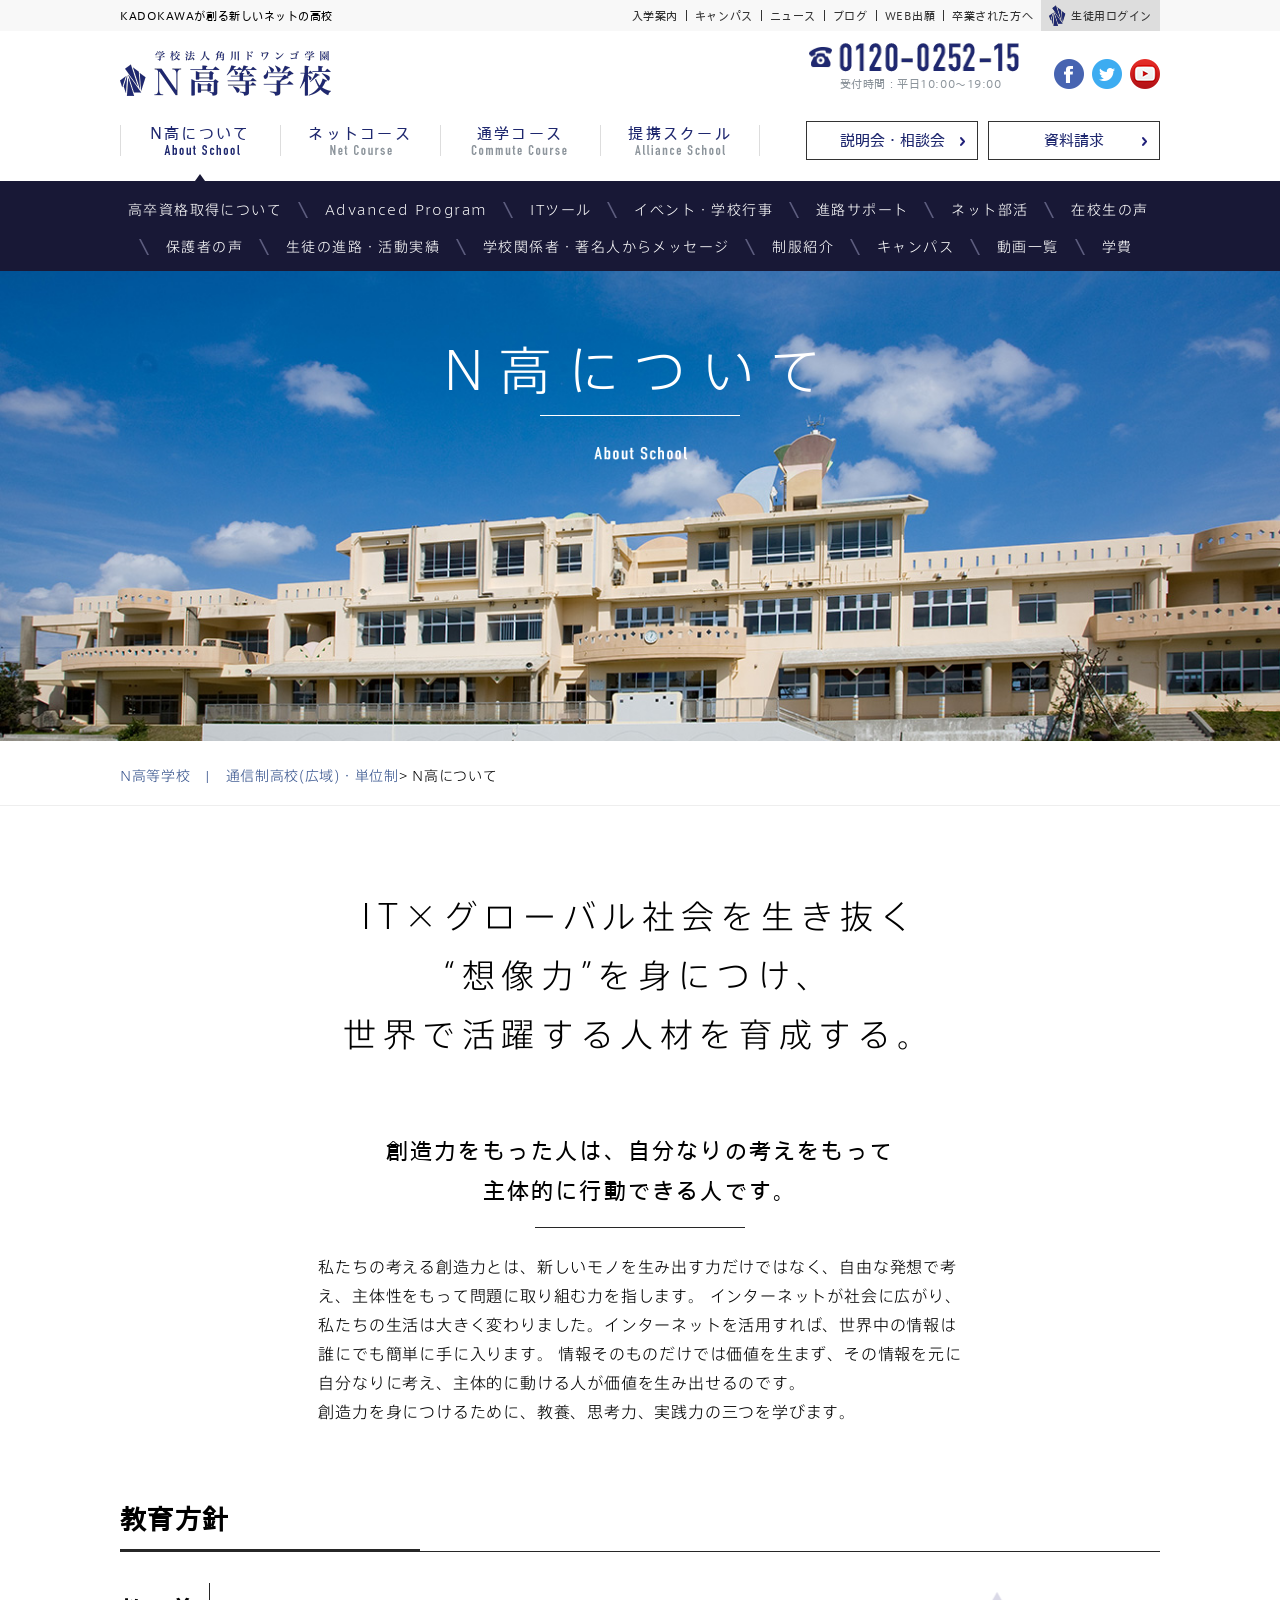
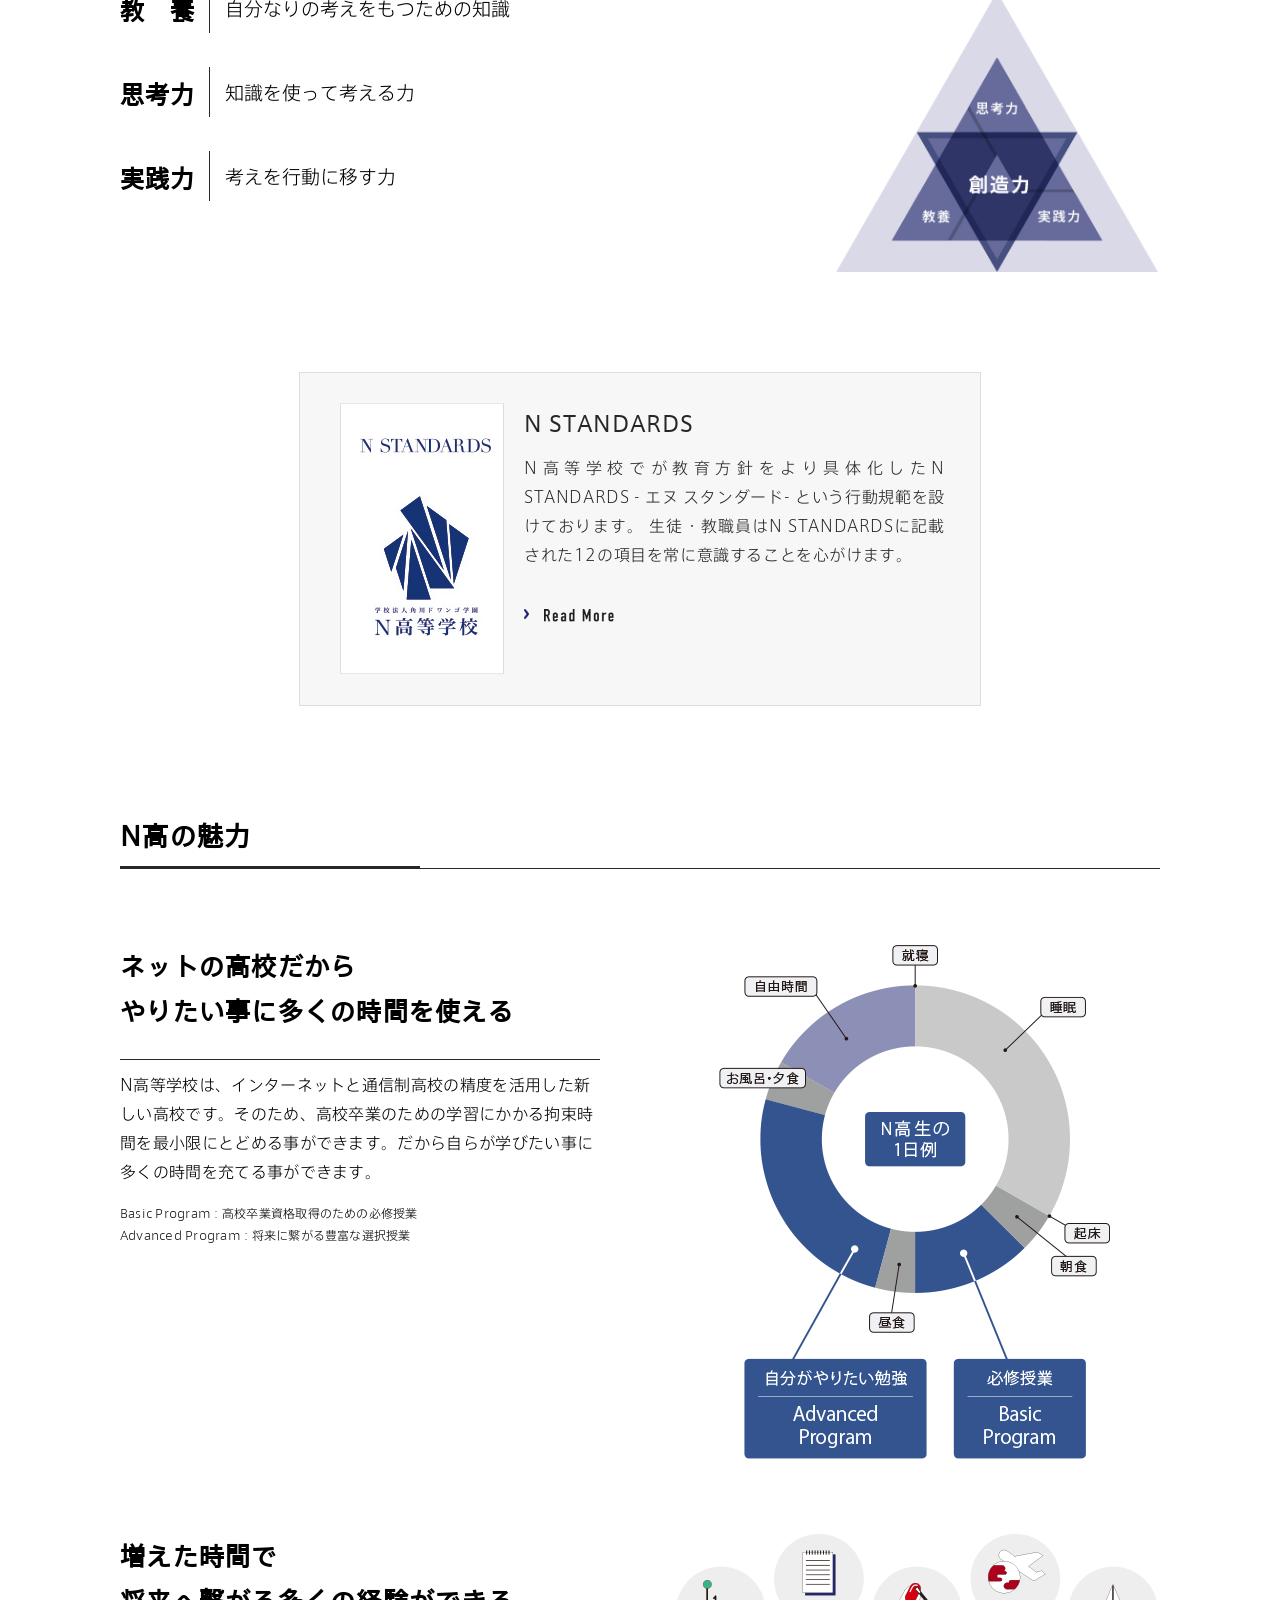
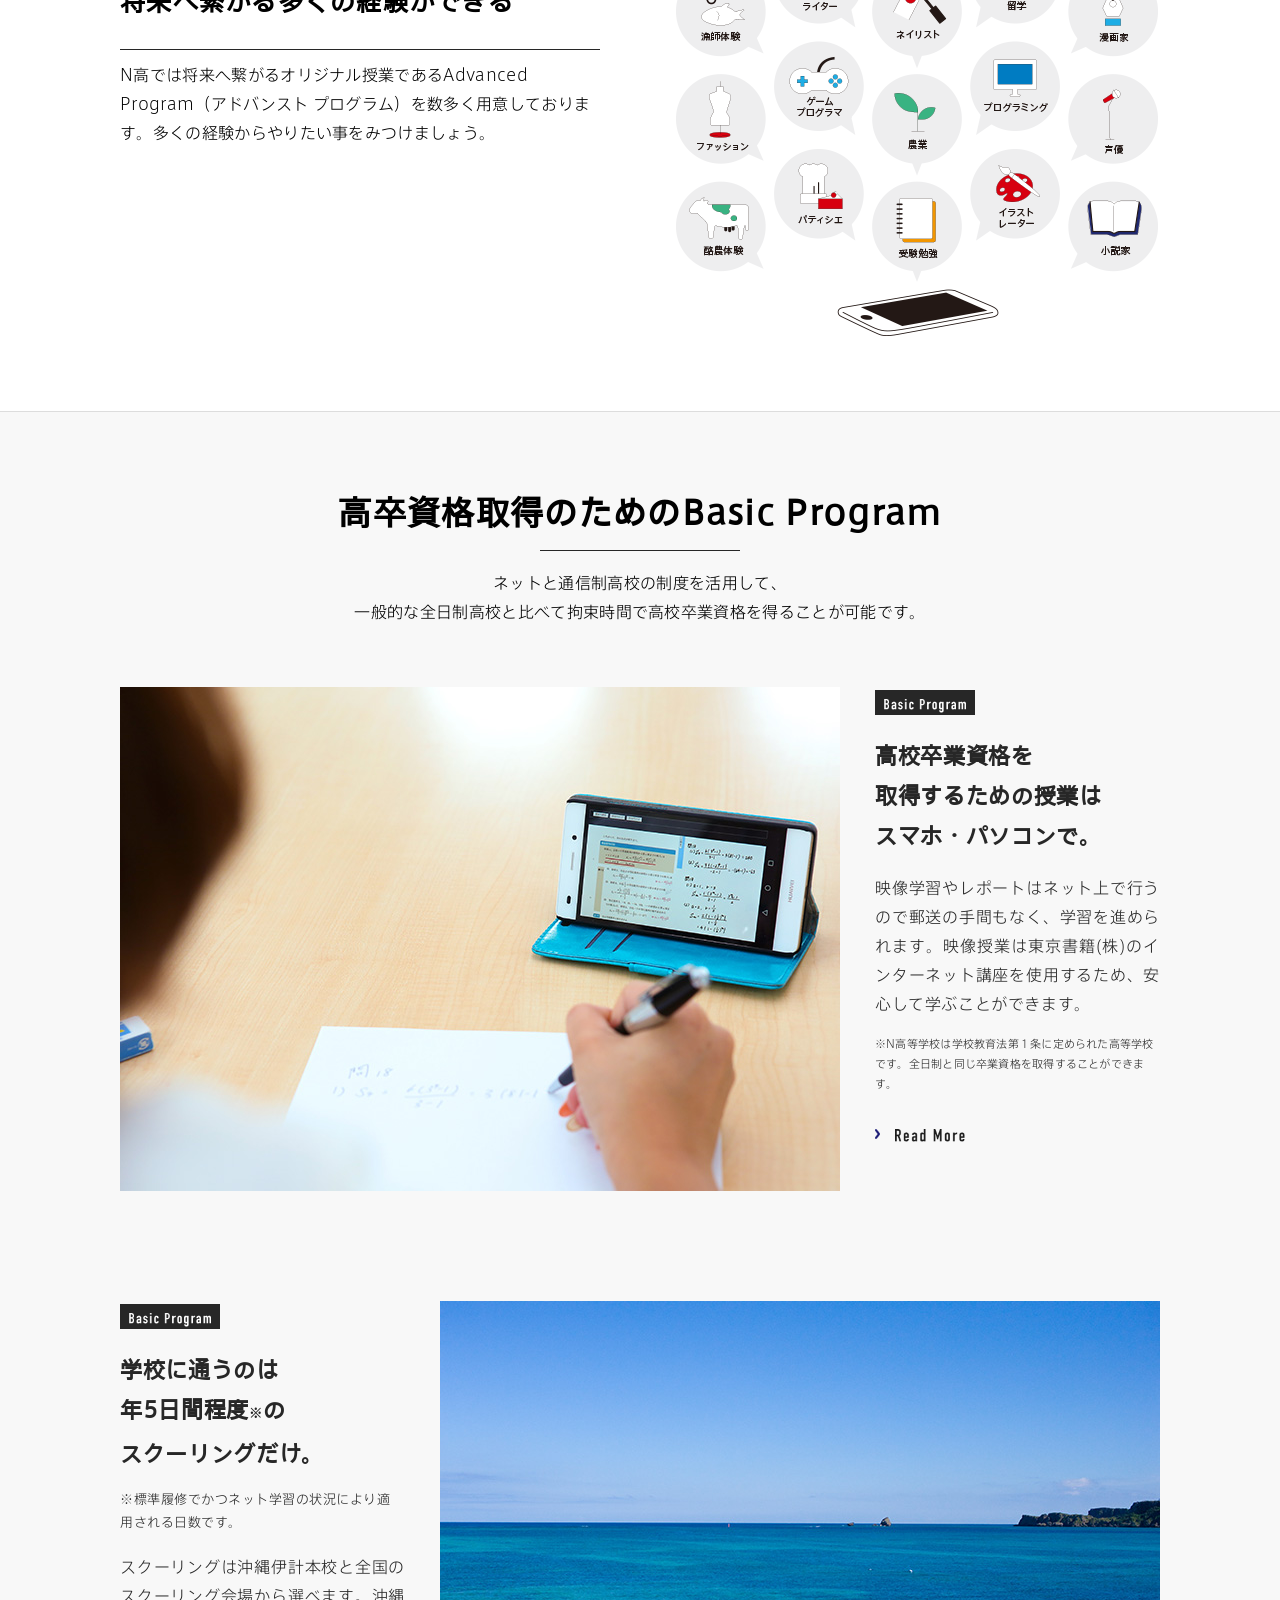
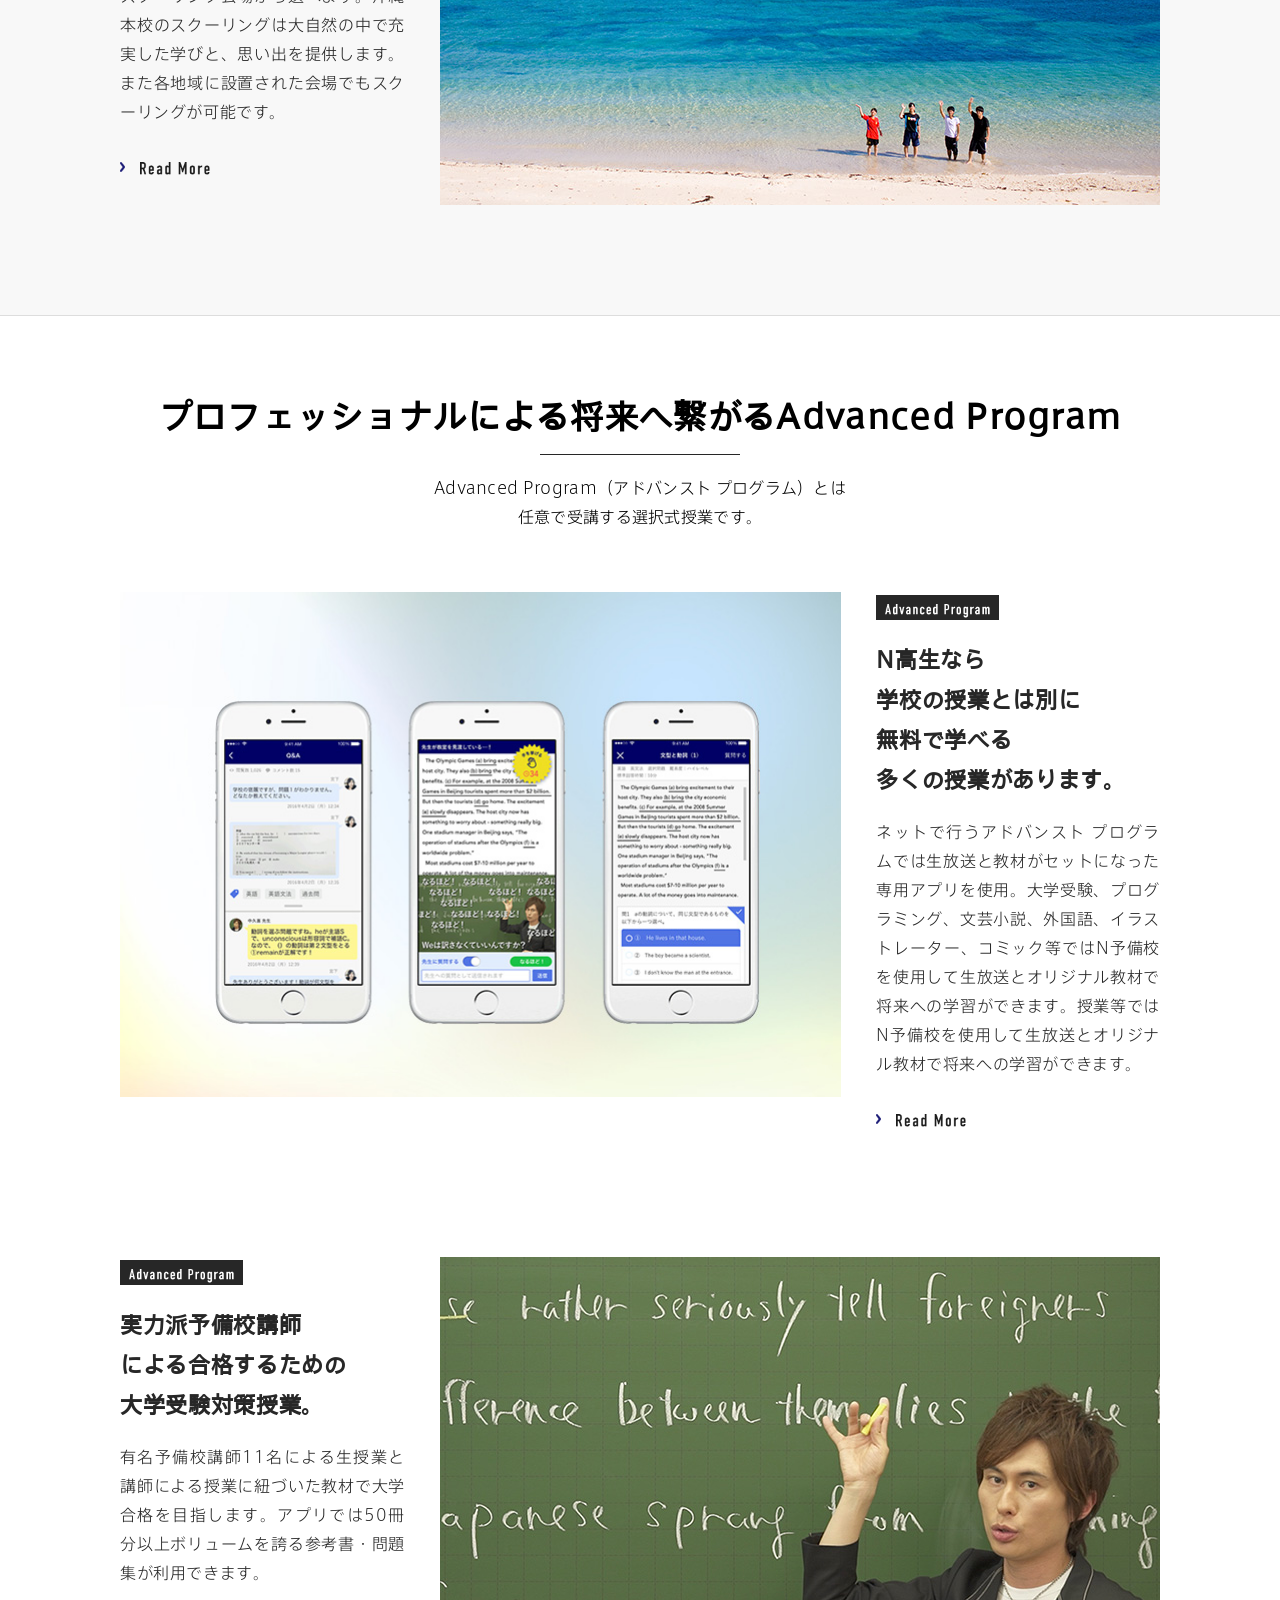
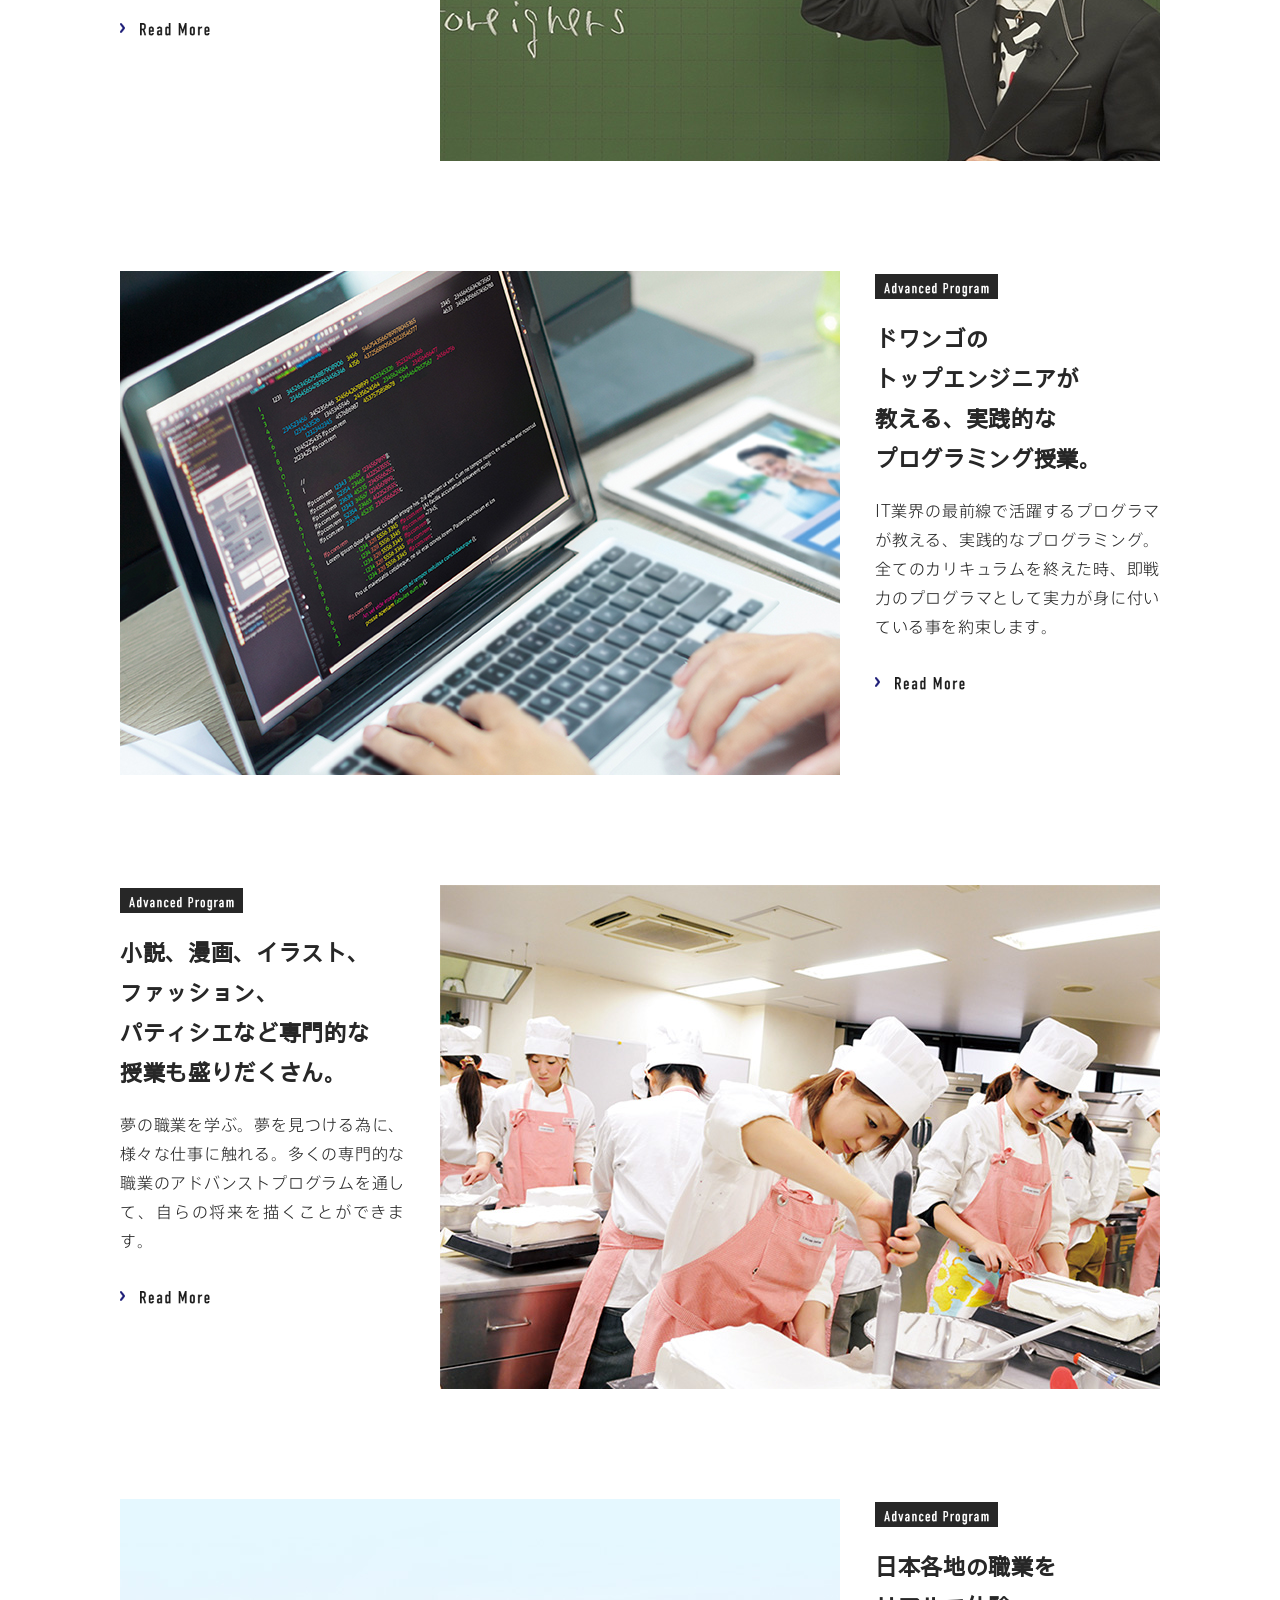
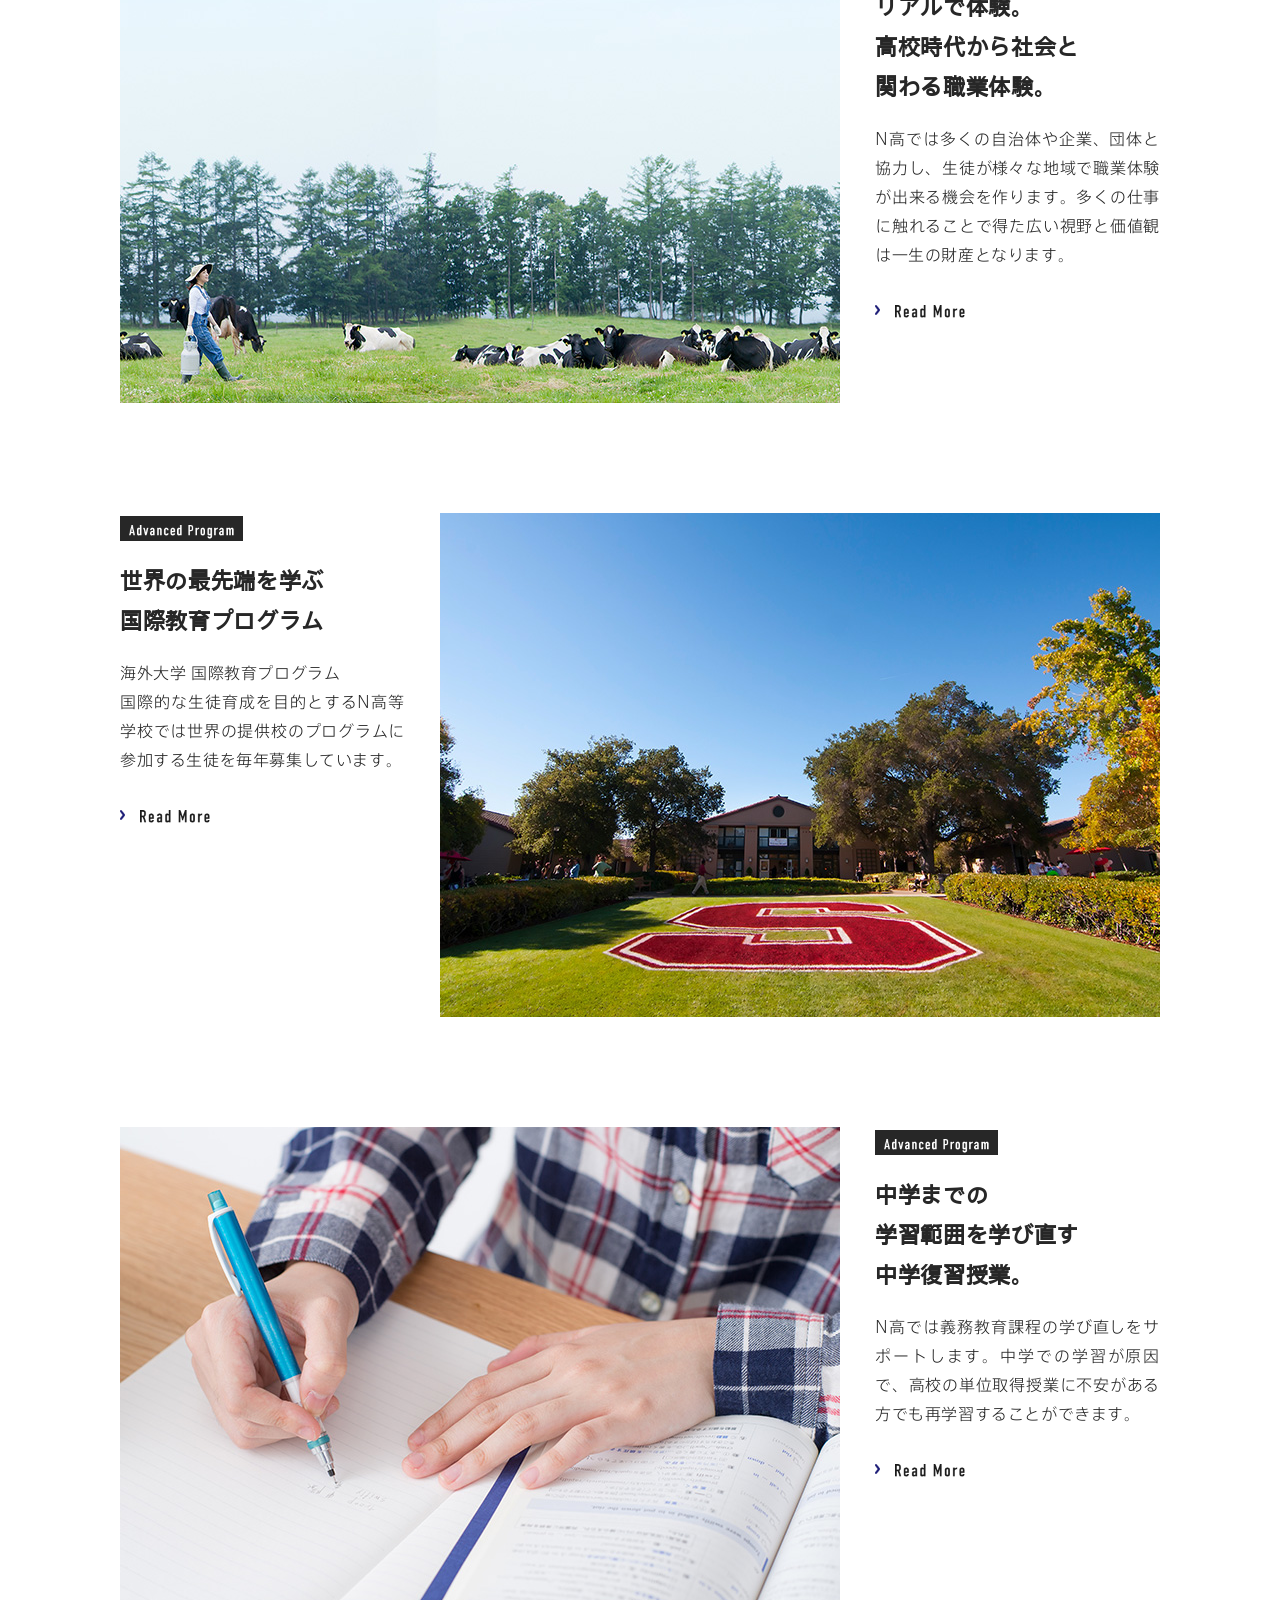
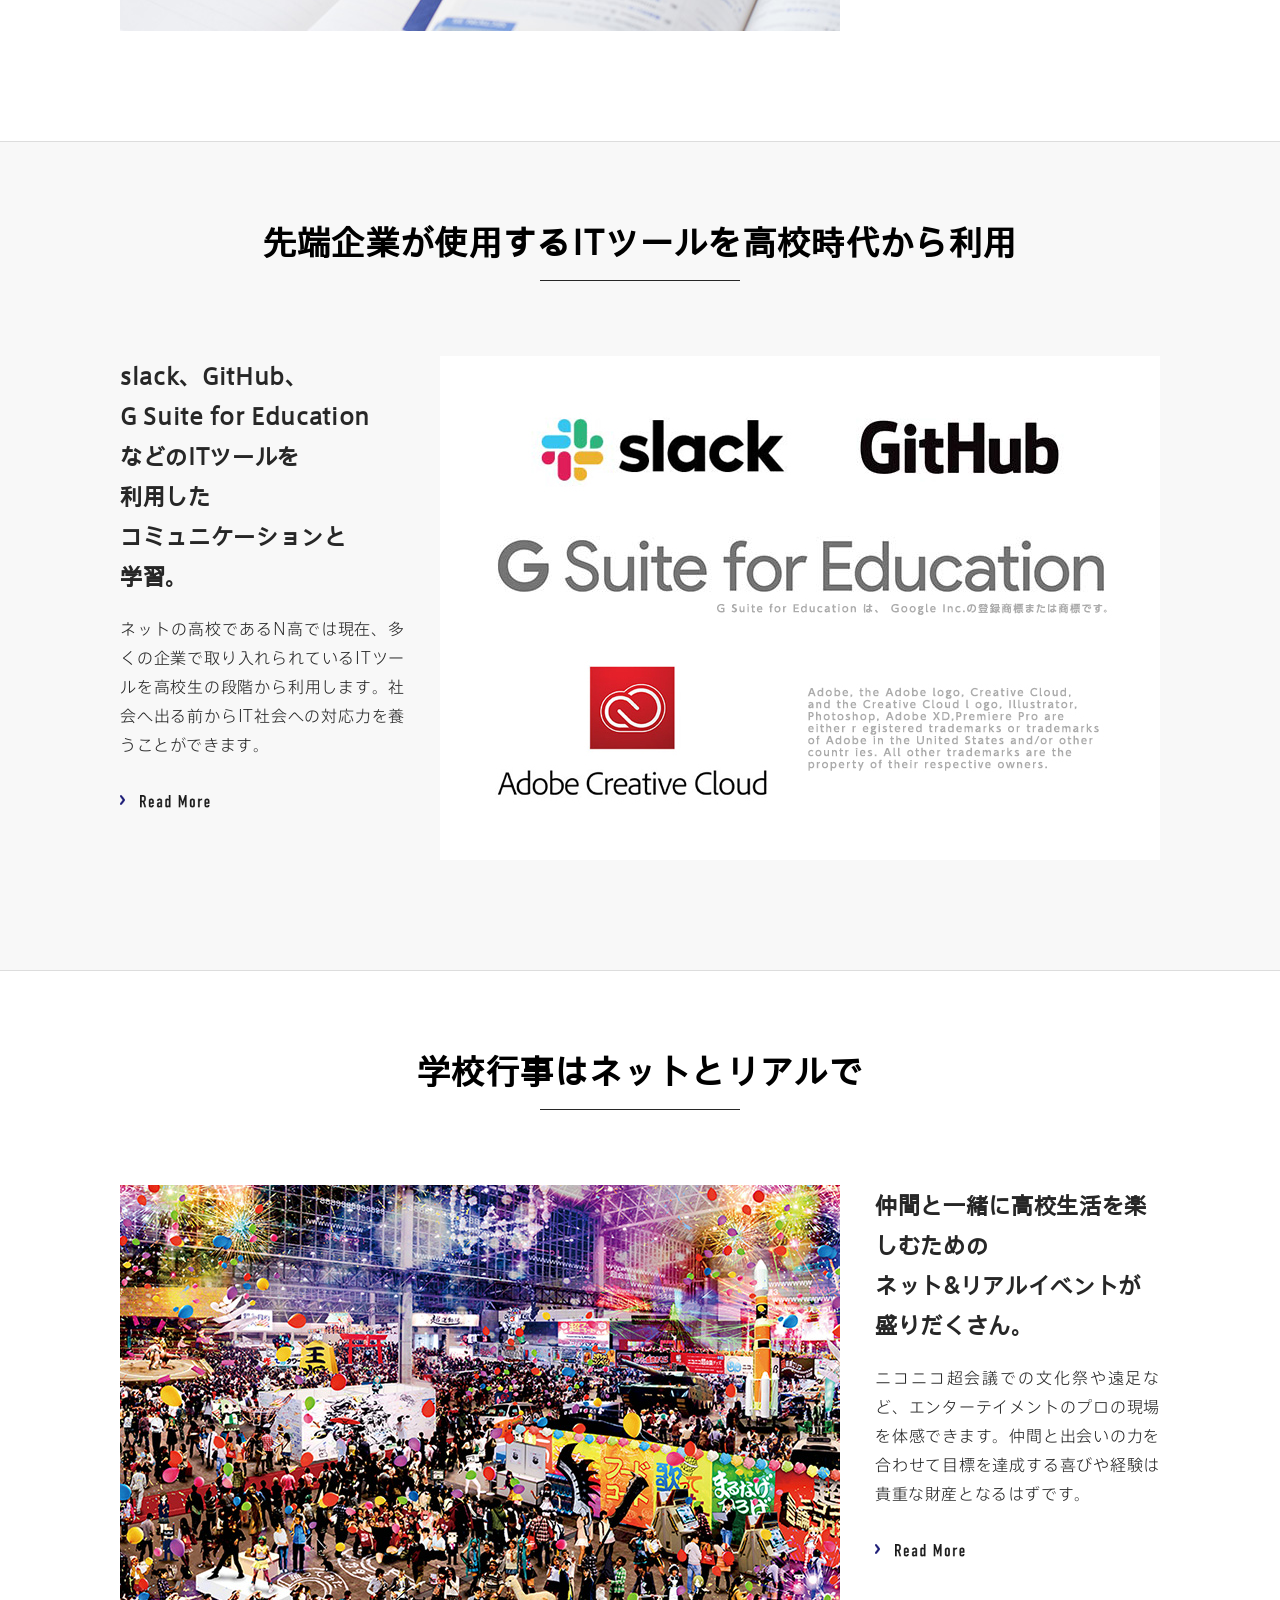
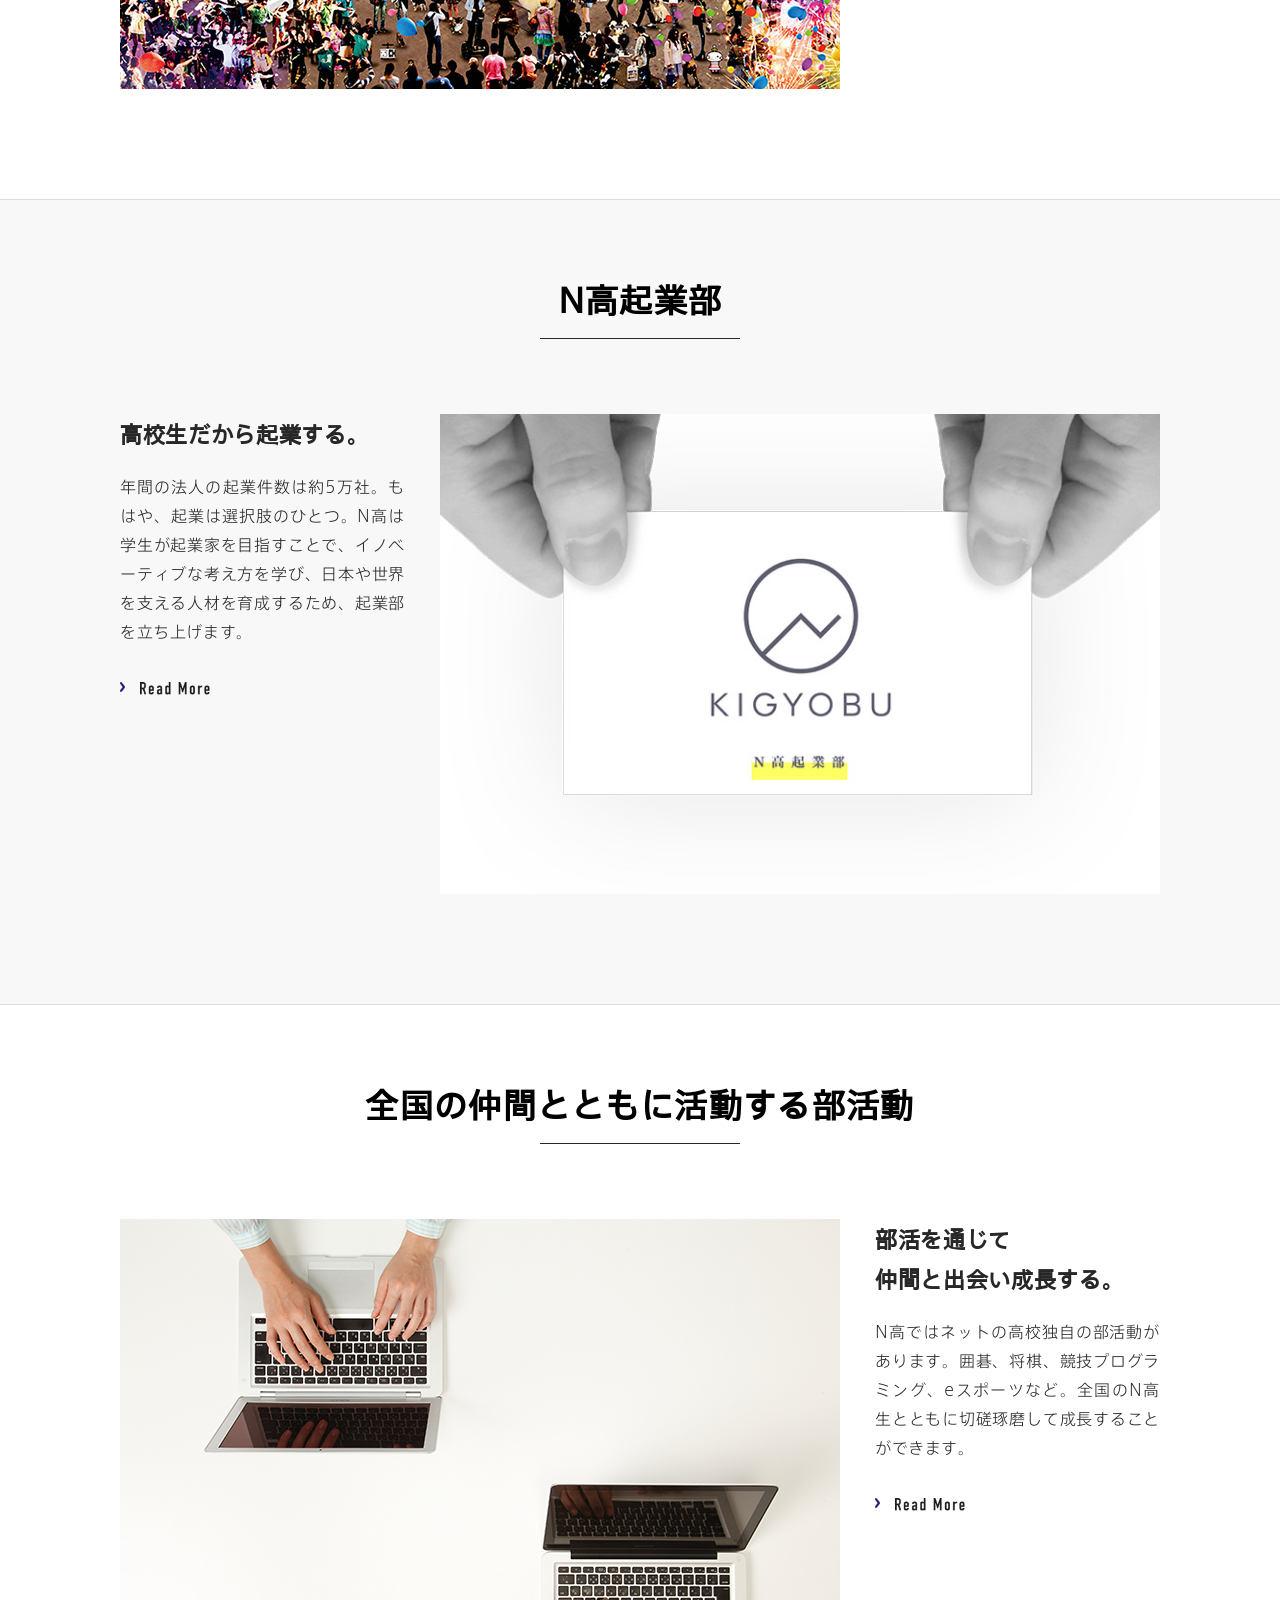
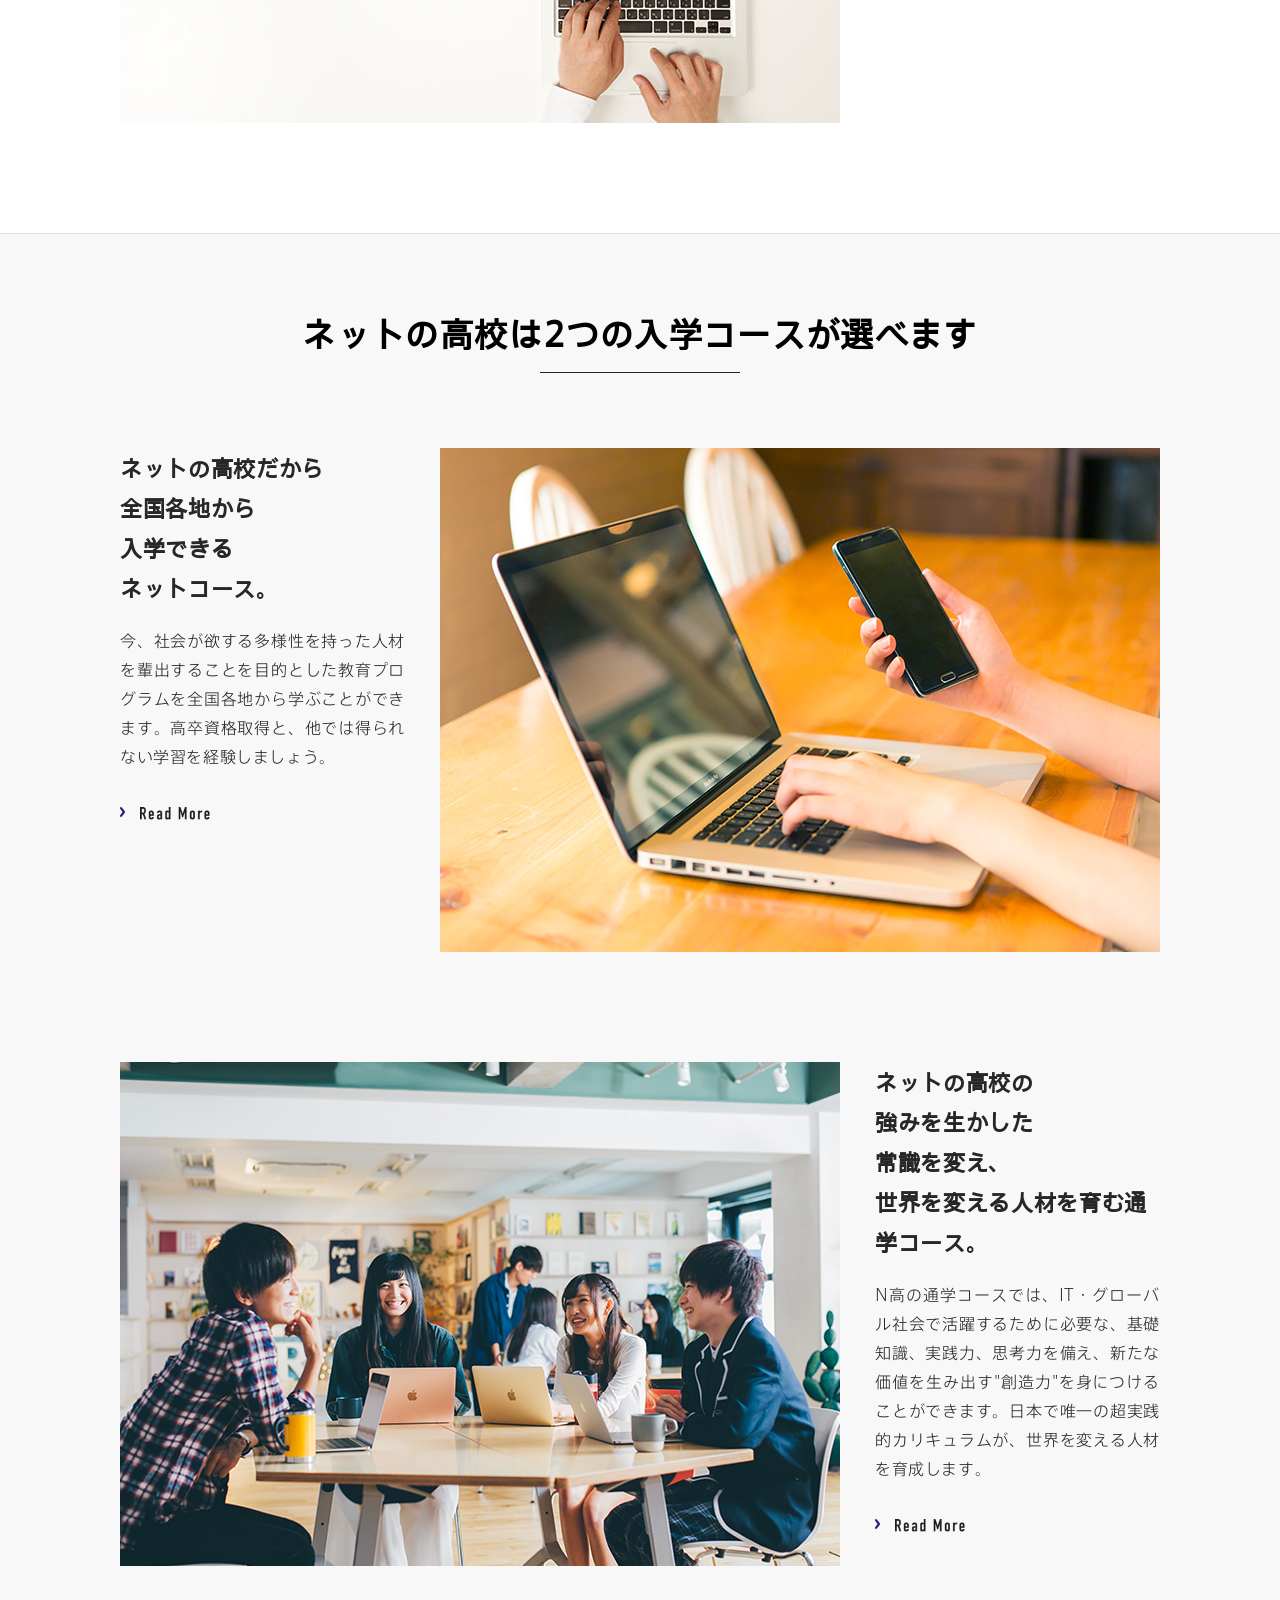
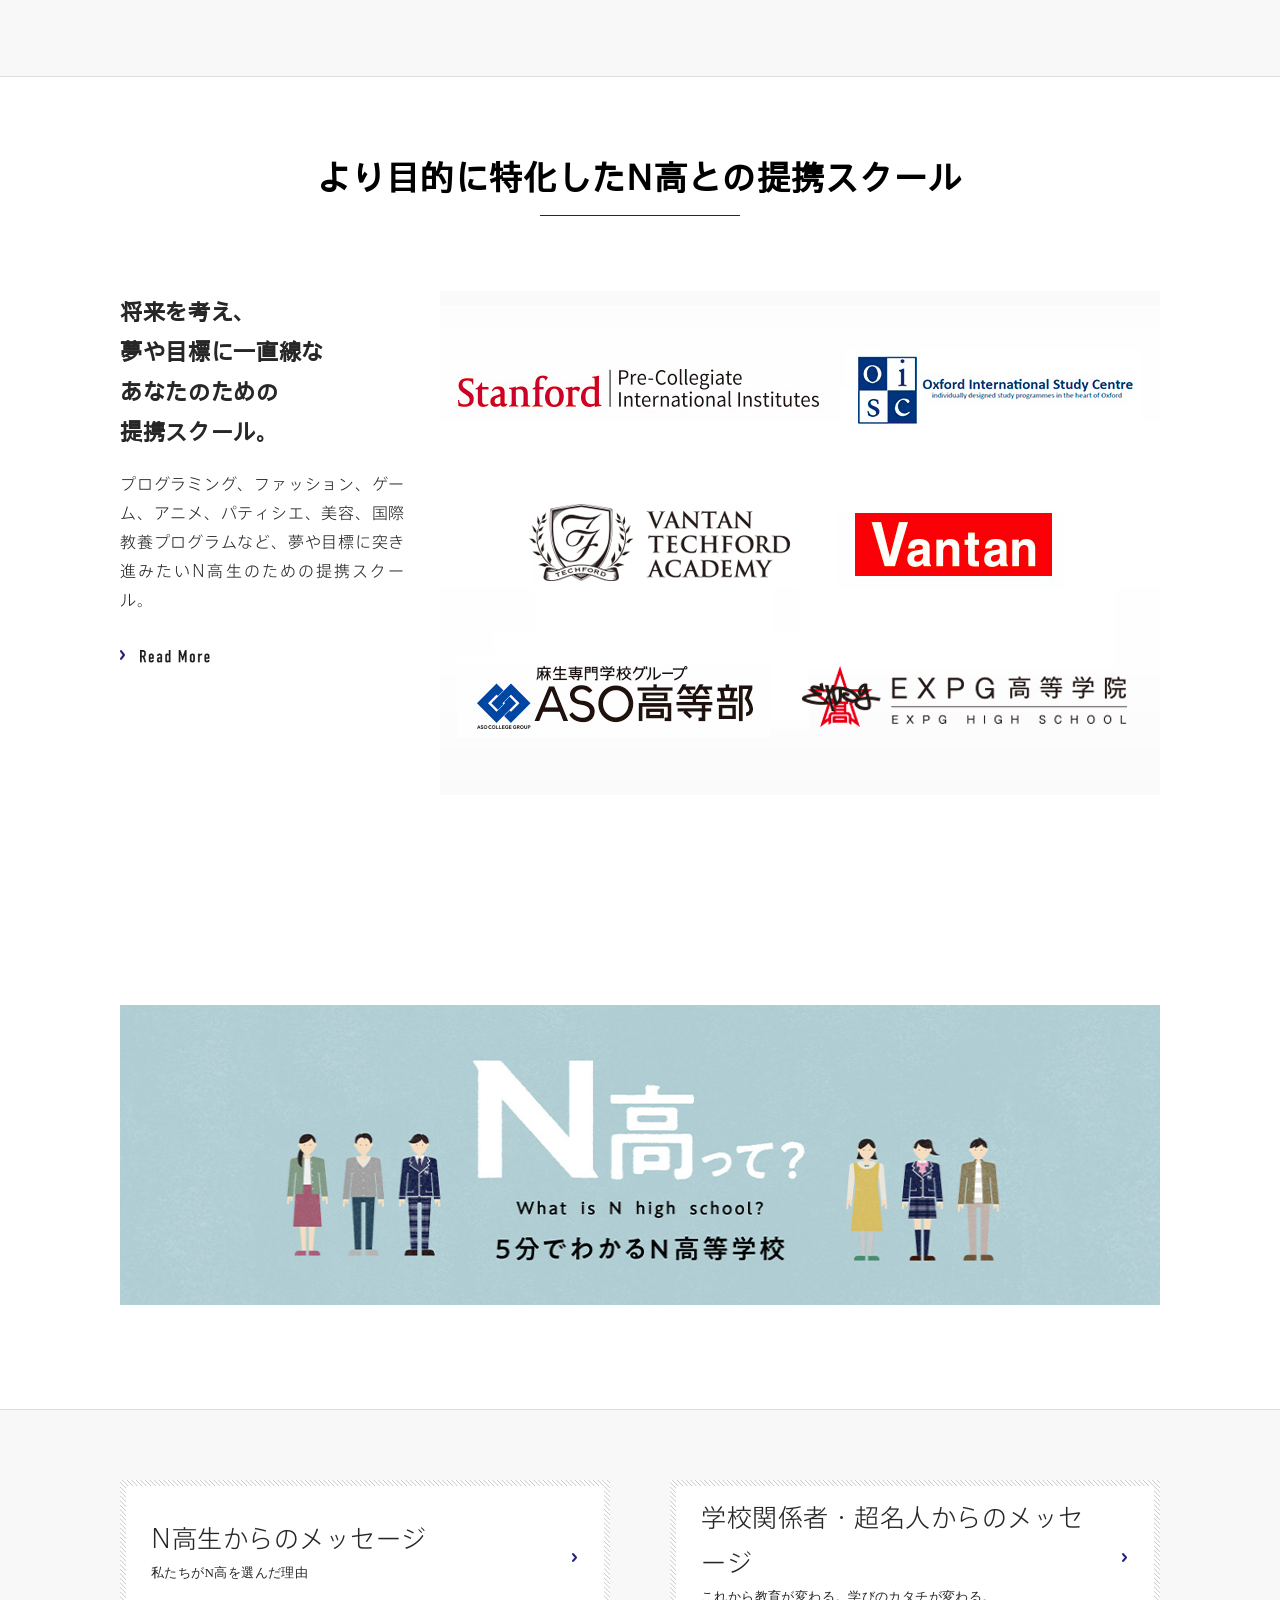
==== commit f27affd0: "htmlファイル内の説明文追加" ====
--- a/index.html
+++ b/index.html
@@ -36,17 +36,16 @@
         });
     </script>
 </head>
+
 <body>
-    
+    <!-------- 途中から飛び出すheader部分 -------->
     <div class="fix-header">
         <div class="fix-header-contents">
-        <!-- ロゴはfloat左寄せで表示 -->
             <div class="fix-header-logo">
-                <img src="common/image/header_mainlogo.png" width="170" height="35">
-            </div>
-        <!-- メニューのブロックはfloatで右寄せ -->
+                <img src="common/image/header_mainlogo.png" width="170" height="35" alt="N高等学校ロゴ">
+            </div>
             <div class="fix-header-menus">
-                <img src="common/image/header_tel_js.png" width="192" height="22">
+                <img src="common/image/header_tel_js.png" width="192" height="22" alt="N高の電話番号">
                 <p>受付時間<br>平日10:00~19:00</p>
                 <div class="fix-header-menus-btn">
                     <ul>
@@ -57,10 +56,8 @@
             </div>
         </div>
     </div>
-    <header id="PageTop">
-        
+    <header id="PageTop"> 
         <seciton class="top-nav">
-            
             <div class="guide">
                 <p>KADOKAWAが創る新しいネットの高校</p>
                 <ul class="guide-link">
@@ -76,18 +73,17 @@
         </seciton>
         <section class="header-main">
             <div class="nkou-info">
-                <img src="common/image/header_mainlogo.png" alt="N高等学校logo">
-                
+                <img src="common/image/header_mainlogo.png" alt="N高等学校ロゴ">
                 <section class="tel-sns">
                     <div class="tel">
-                        <img src="common/image/header_tel.png" alt="nkou-tel">
+                        <img src="common/image/header_tel.png" alt="N高の電話番号">
                         <p>受付時間：平日10:00〜19:00</p>
                     </div>
                     <div class="sns-btn">
                         <ul>
-                            <li><a href="#"><img src="common/image/header_feacbook.png"></a></li>
-                            <li><a href="#"><img src="common/image/header_twitter.png"></a></li>
-                            <li><a href="#"><img src="common/image/header_youtube.png"></a></li>
+                            <li><a href="#"><img src="common/image/header_feacbook.png" alt="feacbookボタン"></a></li>
+                            <li><a href="#"><img src="common/image/header_twitter.png" alt="twitterボタン"></a></li>
+                            <li><a href="#"><img src="common/image/header_youtube.png" alt="youtubeボタン"></a></li>
                         </ul>
                     </div>
                 </section>
@@ -113,8 +109,7 @@
     </header>
     
     <div id="pageBody">
-        <div class="nkou-image">
-            
+        <div class="nkou-image"> 
             <section class="nkou-about-menu">
                 <ul class="first-stage">
                     <li><a href="#">高卒資格取得について</a></li>
@@ -135,15 +130,14 @@
                     <li class="icon"><a href="#">学費</a></li>
                 </ul>
             </section>
-
             <section class="nkou-pic">
                 <div class="about-pic">
-                    <img class="main-image" src="common/image/about_mainimage.jpg" width="1180px" height="470px">
+                    <img class="main-image" src="common/image/about_mainimage.jpg" width="1180px" height="470px" alt="N高メイン写真">
                 </div>
                 <div class="about-pic-text">
                     <h1>N高について</h1>
                     
-                    <span><img class="aboutschool" src="common/image/about_maintitle.png" width="93px" height="13px"></span>
+                    <span><img class="aboutschool" src="common/image/about_maintitle.png" width="93px" height="13px" alt="aboutschoolロゴ"></span>
                 </div>
             </section>
         </div>
@@ -153,8 +147,8 @@
                 <li> &gt; N高について</li>
             </ul>
         </div>
-    
 
+        <!--------本文記事 -------->
         <article class="about-MainText">
             <section class="MainText">
                 <h1>IT×グローバル社会を生き抜く<br>“想像力”を身につけ、<br>世界で活躍する人材を育成する。</h1>
@@ -174,11 +168,11 @@
                         <li><h2>思考力</h2><p class="policy">知識を使って考える力</p></li>
                         <li><h2>実践力</h2><p class="policy">考えを行動に移す力</p></li>
                     </ul>
-                    <img class="policy-imge" src="common/image/about_img01.png" width="325" height="280">
+                    <img class="policy-imge" src="common/image/about_img01.png" width="325" height="280" alt="教育方針img">
                 </div>
                 <div class="standards-link">
                     <a href="#">
-                        <img class="standards-link-btn" src="common/image/credo_card.jpg">
+                        <img class="standards-link-btn" src="common/image/credo_card.jpg" alt="N高ロゴ、リンクボタン">
                         <div class="standards-link-text">
                             <h3>N STANDARDS</h3>
                             <p class="standards">
@@ -186,7 +180,7 @@
                                 STANDARDS - エヌ スタンダード- という行動規範を設けております。
                                 生徒・教職員はN STANDARDSに記載された12の項目を常に意識することを心がけます。
                             </p>
-                            <img class="read-more" src="common/image/text_read_more_black01.png" width="70" height="13">
+                            <img class="read-more" src="common/image/text_read_more_black01.png" width="70" height="13" alt="ReadMoreロゴ">
                         </div>
                     </a>
                 </div>
@@ -198,14 +192,14 @@
                             <p> N高等学校は、インターネットと通信制高校の精度を活用した新しい高校です。そのため、高校卒業のための学習にかかる拘束時間を最小限にとどめる事ができます。だから自らが学びたい事に多くの時間を充てる事ができます。</p>
                             <p class="small">Basic Program : 高校卒業資格取得のための必修授業<br>Advanced Program : 将来に繋がる豊富な選択授業</p>
                         </div>    
-                        <img class="nkou-charm-imge" src="common/image/about_img02.png">
+                        <img class="nkou-charm-imge" src="common/image/about_img02.png" alt="N高の魅力img-1">
                     </section> 
                     <section class="nkou-charm-B">
                         <div class="nkou-charm-text">
                             <h2>増えた時間で<br>将来へ繋がる多くの経験ができる</h2>
                             <p>N高では将来へ繋がるオリジナル授業であるAdvanced<br>Program（アドバンスト プログラム）を数多く用意しております。多くの経験からやりたい事をみつけましょう。</p>
                         </div>
-                        <img class="nkou-charm-image" src="common/image/about_img03.png">
+                        <img class="nkou-charm-image" src="common/image/about_img03.png" alt="N高の魅力img-2">
                     </section>
                 </div>
             </div> <!----- strong-p終了 ----->
@@ -216,17 +210,16 @@
                        <h1 class="content-title">高卒資格取得のためのBasic Program</h1>
                        <p class="content-explanation">ネットと通信制高校の制度を活用して、<br>一般的な全日制高校と比べて拘束時間で高校卒業資格を得ることが可能です。</p>
                    </div>
-
                    <section class="Program-content-A">
                        <div class="Program-content">
-                            <img src="common/image/about_img05.jpg">
+                            <img src="common/image/about_img05.jpg" alt="BasicProgramメイン写真1">
                             <a href="#">
                                 <div class="Program-content-text">
-                                    <img class="Basic-icon" src="common/image/text_basic_program01_white.png" width="82" height="14">
+                                    <img class="Basic-icon" src="common/image/text_basic_program01_white.png" width="82" height="14" alt="BasicProgramロゴ">
                                     <h2>高校卒業資格を<br>取得するための授業は<br>スマホ・パソコンで。</h2>
                                     <p>映像学習やレポートはネット上で行うので郵送の手間もなく、学習を進められます。映像授業は東京書籍(株)のインターネット講座を使用するため、安心して学ぶことができます。</p>
                                     <small>※N高等学校は学校教育法第１条に定められた高等学校です。全日制と同じ卒業資格を取得することができます。</small>
-                                    <img class="read-more" src="common/image/text_read_more_black01.png" width="70" height="13">   
+                                    <img class="read-more" src="common/image/text_read_more_black01.png" width="70" height="13" alt="ReadMoreロゴ">   
                                 </div>
                             </a> 
                         </div>  
@@ -235,34 +228,32 @@
                        <div class="Program-content">
                            <a href="#">
                                <div class="Program-content-text">
-                                   <img class="Basic-icon" src="common/image/text_basic_program01_white.png" width="82" height="14">
+                                   <img class="Basic-icon" src="common/image/text_basic_program01_white.png" width="82" height="14" alt="BasicProgramロゴ">
                                    <h2>学校に通うのは<br>年5日間程度<span>※</span>の<br>スクーリングだけ。</h2>
                                    <small>※標準履修でかつネット学習の状況により適<br>用される日数です。</small>
                                    <p>スクーリングは沖縄伊計本校と全国のスクーリング会場から選べます。沖縄本校のスクーリングは大自然の中で充実した学びと、思い出を提供します。また各地域に設置された会場でもスクーリングが可能です。</p>
-                                   <img class="read-more" src="common/image/text_read_more_black01.png" width="70" height="13">
+                                   <img class="read-more" src="common/image/text_read_more_black01.png" width="70" height="13" alt="ReadMoreロゴ">
                                </div>
                            </a>
-                           <img src="common/image/about_img06.jpg">
+                           <img src="common/image/about_img06.jpg" alt="BasicProgramメイン写真2">
                         </div>   
                    </section>
                 </div>
             </div>
-
             <div class="Advanced-Program">
                 <div class="Program-top-text">
                     <h1 class="content-title">プロフェッショナルによる将来へ繋がるAdvanced Program</h1>
                     <p class="content-explanation">Advanced Program（アドバンスト プログラム）とは<br>任意で受講する選択式授業です。</p>
                 </div>
-
                 <section class="Program-content-A">
                     <div class="Program-content">
-                        <img src="common/image/about_img07.jpg" height="505">
+                        <img src="common/image/about_img07.jpg" height="505" alt="AdvancedProgramメイン写真1">
                         <a href="#">
                             <div class="Program-content-text">
-                                <img class="Basic-icon" src="common/image/text_advanced_program01_white.png" width="105" height="14">
+                                <img class="Basic-icon" src="common/image/text_advanced_program01_white.png" width="105" height="14" alt="AdvancedProgramロゴ">
                                 <h2>N高生なら<br>学校の授業とは別に<br>無料で学べる<br>多くの授業があります。</h2>
                                 <p>ネットで行うアドバンスト プログラムでは生放送と教材がセットになった専用アプリを使用。大学受験、プログラミング、文芸小説、外国語、イラストレーター、コミック等ではN予備校を使用して生放送とオリジナル教材で将来への学習ができます。授業等ではN予備校を使用して生放送とオリジナル教材で将来への学習ができます。</p>
-                                <img class="read-more" src="common/image/text_read_more_black01.png" width="70" height="13">   
+                                <img class="read-more" src="common/image/text_read_more_black01.png" width="70" height="13" alt="ReadMoreロゴ">   
                             </div>
                          </a> 
                      </div>  
@@ -271,24 +262,24 @@
                     <div class="Program-content">
                         <a href="#">
                             <div class="Program-content-text">
-                                <img class="Basic-icon" src="common/image/text_advanced_program01_white.png" width="105" height="14">
+                                <img class="Basic-icon" src="common/image/text_advanced_program01_white.png" width="105" height="14" alt="AdvancedProgramロゴ">
                                 <h2>実力派予備校講師<br>による合格するための<br>大学受験対策授業。</h2>
                                 <p>有名予備校講師11名による生授業と講師による授業に紐づいた教材で大学合格を目指します。アプリでは50冊分以上ボリュームを誇る参考書・問題集が利用できます。</p>
-                                <img class="read-more" src="common/image/text_read_more_black01.png" width="70" height="13">
+                                <img class="read-more" src="common/image/text_read_more_black01.png" width="70" height="13" alt="ReadMoreロゴ">
                             </div>
                         </a>
-                        <img src="common/image/about_img08.jpg">
+                        <img src="common/image/about_img08.jpg" alt="AdvancedProgramメイン写真2">
                      </div>   
                 </section>
                 <section class="Program-content-A">
                     <div class="Program-content">
-                        <img src="common/image/about_img09.jpg">
+                        <img src="common/image/about_img09.jpg" alt="AdvancedProgramメイン写真3">
                         <a href="#">
                             <div class="Program-content-text">
-                                <img class="Basic-icon" src="common/image/text_advanced_program01_white.png" width="105" height="14">
+                                <img class="Basic-icon" src="common/image/text_advanced_program01_white.png" width="105" height="14" alt="AdvancedProgramロゴ">
                                 <h2>ドワンゴの<br>トップエンジニアが<br>教える、実践的な<br>プログラミング授業。</h2>
                                 <p>IT業界の最前線で活躍するプログラマが教える、実践的なプログラミング。全てのカリキュラムを終えた時、即戦力のプログラマとして実力が身に付いている事を約束します。</p>
-                                <img class="read-more" src="common/image/text_read_more_black01.png" width="70" height="13">   
+                                <img class="read-more" src="common/image/text_read_more_black01.png" width="70" height="13" alt="ReadMoreロゴ">   
                             </div>
                          </a> 
                      </div>  
@@ -297,24 +288,24 @@
                     <div class="Program-content">
                         <a href="#">
                             <div class="Program-content-text">
-                                <img class="Basic-icon" src="common/image/text_advanced_program01_white.png" width="105" height="14">
+                                <img class="Basic-icon" src="common/image/text_advanced_program01_white.png" width="105" height="14" alt="AdvancedProgramロゴ">
                                 <h2>小説、漫画、イラスト、<br>ファッション、<br>パティシエなど専門的な<br>授業も盛りだくさん。</h2>
                                 <p>夢の職業を学ぶ。夢を見つける為に、様々な仕事に触れる。多くの専門的な職業のアドバンストプログラムを通して、自らの将来を描くことができます。</p>
-                                <img class="read-more" src="common/image/text_read_more_black01.png" width="70" height="13">
+                                <img class="read-more" src="common/image/text_read_more_black01.png" width="70" height="13" alt="ReadMoreロゴ">
                             </div>
                         </a>
-                        <img src="common/image/about_img10.jpg">
+                        <img src="common/image/about_img10.jpg" alt="AdvancedProgramメイン写真4">
                      </div>   
                 </section>
                 <section class="Program-content-A">
                     <div class="Program-content">
-                        <img src="common/image/about_img11.jpg">
+                        <img src="common/image/about_img11.jpg" alt="AdvancedProgramメイン写真5">
                         <a href="#">
                             <div class="Program-content-text">
-                                <img class="Basic-icon" src="common/image/text_advanced_program01_white.png" width="105" height="14">
+                                <img class="Basic-icon" src="common/image/text_advanced_program01_white.png" width="105" height="14" alt="AdvancedProgramロゴ">
                                 <h2>日本各地の職業を<br>リアルで体験。<br>高校時代から社会と<br>関わる職業体験。</h2>
                                 <p>N高では多くの自治体や企業、団体と協力し、生徒が様々な地域で職業体験が出来る機会を作ります。多くの仕事に触れることで得た広い視野と価値観は一生の財産となります。</p>
-                                <img class="read-more" src="common/image/text_read_more_black01.png" width="70" height="13">   
+                                <img class="read-more" src="common/image/text_read_more_black01.png" width="70" height="13" alt="ReadMoreロゴ">   
                             </div>
                          </a> 
                      </div>  
@@ -323,30 +314,29 @@
                     <div class="Program-content">
                         <a href="#">
                             <div class="Program-content-text">
-                                 <img class="Basic-icon" src="common/image/text_advanced_program01_white.png" width="105" height="14">
+                                 <img class="Basic-icon" src="common/image/text_advanced_program01_white.png" width="105" height="14" alt="AdvancedProgramロゴ">
                                 <h2>世界の最先端を学ぶ<br>国際教育プログラム</h2>
                                 <p>海外大学 国際教育プログラム<br>国際的な生徒育成を目的とするN高等学校では世界の提供校のプログラムに参加する生徒を毎年募集しています。</p>
-                                <img class="read-more" src="common/image/text_read_more_black01.png" width="70" height="13">
+                                <img class="read-more" src="common/image/text_read_more_black01.png" width="70" height="13" alt="ReadMoreロゴ">
                             </div>
                         </a>
-                        <img src="common/image/about_img12.jpg">
+                        <img src="common/image/about_img12.jpg" alt="AdvancedProgramメイン写真6">
                      </div>   
                 </section>
                 <section class="Program-content-A">
                     <div class="Program-content">
-                        <img src="common/image/about_img13.jpg">
+                        <img src="common/image/about_img13.jpg" alt="AdvancedProgramメイン写真7">
                         <a href="#">
                             <div class="Program-content-text">
-                                <img class="Basic-icon" src="common/image/text_advanced_program01_white.png" width="105" height="14">
+                                <img class="Basic-icon" src="common/image/text_advanced_program01_white.png" width="105" height="14" alt="AdvancedProgramロゴ">
                                 <h2>中学までの<br>学習範囲を学び直す<br>中学復習授業。</h2>
                                 <p>N高では義務教育課程の学び直しをサポートします。中学での学習が原因で、高校の単位取得授業に不安がある方でも再学習することができます。</p>
-                                <img class="read-more" src="common/image/text_read_more_black01.png" width="70" height="13">   
+                                <img class="read-more" src="common/image/text_read_more_black01.png" width="70" height="13" alt="ReadMore">   
                             </div>
                          </a> 
                      </div>  
                 </section>
             </div>
-
             <div class="Basic-ground">
                 <div class="Program-area">
                     <div class="Program-top-text">
@@ -358,10 +348,10 @@
                                 <div class="Program-content-text">
                                     <h2>slack、GitHub、<br>G Suite for Education<br>などのITツールを<br>利用した<br>コミュニケーションと<br>学習。</h2>
                                     <p>ネットの高校であるN高では現在、多くの企業で取り入れられているITツールを高校生の段階から利用します。社会へ出る前からIT社会への対応力を養うことができます。</p>
-                                    <img class="read-more" src="common/image/text_read_more_black01.png" width="70" height="13">
+                                    <img class="read-more" src="common/image/text_read_more_black01.png" width="70" height="13" alt="ReadMoreロゴ">
                                 </div>
                             </a>
-                            <img src="common/image/about_img14.jpg">
+                            <img src="common/image/about_img14.jpg" alt="ITツールの写真">
                         </div>   
                     </section>
                 </div>
@@ -372,12 +362,12 @@
                 </div>
                 <section class="Program-content-A">
                     <div class="Program-content">
-                        <img src="common/image/about_img15.jpg">
+                        <img src="common/image/about_img15.jpg" alt="リアルイベントの写真">
                         <a class="no-img" href="#">
                             <div class="Program-content-text">
                                 <h2>仲間と一緒に高校生活を楽しむための<br>ネット&リアルイベントが盛りだくさん。</h2>
                                 <p>ニコニコ超会議での文化祭や遠足など、エンターテイメントのプロの現場を体感できます。仲間と出会いの力を合わせて目標を達成する喜びや経験は貴重な財産となるはずです。</p>
-                                <img class="read-more" src="common/image/text_read_more_black01.png" width="70" height="13">
+                                <img class="read-more" src="common/image/text_read_more_black01.png" width="70" height="13" alt="ReadMoreロゴ">
                             </div>
                         </a>
                     </div>   
@@ -394,10 +384,10 @@
                                 <div class="Program-content-text">
                                     <h2>高校生だから起業する。</h2>
                                     <p>年間の法人の起業件数は約5万社。もはや、起業は選択肢のひとつ。N高は学生が起業家を目指すことで、イノベーティブな考え方を学び、日本や世界を支える人材を育成するため、起業部を立ち上げます。</p>
-                                    <img class="read-more" src="common/image/text_read_more_black01.png" width="70" height="13">
+                                    <img class="read-more" src="common/image/text_read_more_black01.png" width="70" height="13" alt="ReadMoreロゴ">
                                 </div>
                             </a>
-                            <img src="common/image/about_img16.jpg" width="720" height="480">
+                            <img src="common/image/about_img16.jpg" width="720" height="480" alt="N高起業部の写真">
                         </div>   
                     </section>
                 </div>
@@ -408,12 +398,12 @@
                 </div>
                 <section class="Program-content-A">
                     <div class="Program-content">
-                        <img src="common/image/about_img17.jpg">
+                        <img src="common/image/about_img17.jpg" alt="N高部活動の写真">
                         <a class="no-img" href="#">
                             <div class="Program-content-text">
                                 <h2>部活を通じて<br>仲間と出会い成長する。</h2>
                                 <p>N高ではネットの高校独自の部活動があります。囲碁、将棋、競技プログラミング、eスポーツなど。全国のN高生とともに切磋琢磨して成長することができます。</p>
-                                <img class="read-more" src="common/image/text_read_more_black01.png" width="70" height="13">
+                                <img class="read-more" src="common/image/text_read_more_black01.png" width="70" height="13" alt="ReadMoreロゴ">
                             </div>
                         </a>
                     </div>   
@@ -430,27 +420,26 @@
                                 <div class="Program-content-text">
                                     <h2>ネットの高校だから<br>全国各地から<br>入学できる<br>ネットコース。</h2>
                                     <p>今、社会が欲する多様性を持った人材を輩出することを目的とした教育プログラムを全国各地から学ぶことができます。高卒資格取得と、他では得られない学習を経験しましょう。</p>
-                                    <img class="read-more" src="common/image/text_read_more_black01.png" width="70" height="13">   
+                                    <img class="read-more" src="common/image/text_read_more_black01.png" width="70" height="13" alt="ReadMoreロゴ">   
                                 </div>
                             </a>
-                            <img src="common/image/about_img18.jpg">
+                            <img src="common/image/about_img18.jpg" alt="ネットコースの写真">
                         </div>  
                    </section>
                    <section class="Program-content-A">
                        <div class="Program-content">
-                        <img src="common/image/about_img19.jpg">
+                        <img src="common/image/about_img19.jpg" alt="通学コースの写真">
                            <a class="no-img" href="#">
                                <div class="Program-content-text">
                                    <h2>ネットの高校の<br>強みを生かした<br>常識を変え、<br>世界を変える人材を育む通学コース。</h2>
                                    <p>N高の通学コースでは、IT・グローバル社会で活躍するために必要な、基礎知識、実践力、思考力を備え、新たな価値を生み出す"創造力"を身につけることができます。日本で唯一の超実践的カリキュラムが、世界を変える人材を育成します。</p>
-                                   <img class="read-more" src="common/image/text_read_more_black01.png" width="70" height="13">
+                                   <img class="read-more" src="common/image/text_read_more_black01.png" width="70" height="13" alt="ReadMoreロゴ">
                                </div>
                            </a>
                         </div>   
                    </section>
                 </div>
             </div>
-
             <div class="Program-area">
                 <div class="Program-top-text">
                     <h1 class="content-title">より目的に特化したN高との提携スクール</h1>
@@ -461,17 +450,18 @@
                             <div class="Program-content-text">
                                 <h2>将来を考え、<br>夢や目標に一直線な<br>あなたのための<br>提携スクール。</h2>
                                 <p>プログラミング、ファッション、ゲーム、アニメ、パティシエ、美容、国際教養プログラムなど、夢や目標に突き進みたいN高生のための提携スクール。</p>
-                                <img class="read-more" src="common/image/text_read_more_black01.png" width="70" height="13">
+                                <img class="read-more" src="common/image/text_read_more_black01.png" width="70" height="13" alt="ReadMoreロゴ">
                             </div>
                         </a>
-                        <img src="common/image/about_img20.jpg">
+                        <img src="common/image/about_img20.jpg" alt="提携スクールの写真">
                      </div>   
                 </section>
             </div>
             <div class="banner">
-                <a href="#"><img src="common/image/about_banner.jpg" width="1040" height="300"></a>
+                <a href="#"><img src="common/image/about_banner.jpg" width="1040" height="300" alt="N高バーナー"></a>
             </div>
 
+            <!--------4つのボックスリンクのところ -------->
             <div class="Basic-ground-B">
                 <div class="box-link">
                     <ul>
@@ -496,7 +486,7 @@
                         <li><a class="balloon" href="#">説明会・相談会</a></li>
                     </ul>
                     <div class="nkou-contact-tel">
-                        <a class="tel-link" href="#"><img src="common/image/footer_tel.png" width="250" height="28"></a>
+                        <a class="tel-link" href="#"><img src="common/image/footer_tel.png" width="250" height="28" alt="N高の電話番号"></a>
                         <p>受付時間 平日 10:00〜19:00</p>
                         <a class="web-contact" href="#">WEBからお問い合わせ</a>
                     </div>
@@ -512,11 +502,10 @@
         <div class="External-part">
             <p>学校法人角川ドワンゴ学園は、N高等学校意外にもさまざまな学びの場を提供しています</p>
             <ul>
-                <li><a class="box-1" href="#"><img src="common/image/footer_Njr.png" width="134" height="35"><span>社会で求められる創造力を身につけるプログレッシブスクール</span></a></li>
-                <li><a class="box-2" href="#"><img src="common/image/footer_nlabo.png" width="173" height="45"><span>N高のプログラミング教室を小学生・中学生・高校生が学ぶ教室</span></a></li>
+                <li><a class="box-1" href="#"><img src="common/image/footer_Njr.png" width="134" height="35" alt="N中等部ロゴ"><span>社会で求められる創造力を身につけるプログレッシブスクール</span></a></li>
+                <li><a class="box-2" href="#"><img src="common/image/footer_nlabo.png" width="173" height="45" alt="N Code Laboロゴ"><span>N高のプログラミング教室を小学生・中学生・高校生が学ぶ教室</span></a></li>
             </ul>
         </div>
-        
         <div class="background-c">
             <div class="footer-nav">
                 <div class="footer-nav-top">
@@ -528,7 +517,7 @@
                         <li class="border"><a href="#">保護者・教育関係者の方</a></li>
                         <li><a href="#">海外在住の方</a></li>
                     </ul>
-                    <a href="#PageTop"><img src="common/image/footer_to_top.png"></a>
+                    <a href="#PageTop"><img src="common/image/footer_to_top.png" alt="PageTopへ"></a>
                 </div>
             </div>
             <div class="footer-nav-main">
@@ -649,9 +638,9 @@
                 </div>
                 <div class="footer-sns-btn">
                     <ul>
-                        <li><a class="border" href="#"><img src="common/image/footer_twitter.png" width="27" height="27"><p>N高等学校公式<br>twitter</p></a></li>
-                        <li><a class="border" href="#"><img src="common/image/footer_facebook.png" width="27" height="27"><p>N高等学校公式<br>facebook</p></a></li>
-                        <li><a href="#"><img src="common/image/footer_youtube.png" width="27" height="27"><p>N高等学校公式<br>YouTubeチャンネル</p></a></li>
+                        <li><a class="border" href="#"><img src="common/image/footer_twitter.png" width="27" height="27" alt="twitterアイコン"><p>N高等学校公式<br>twitter</p></a></li>
+                        <li><a class="border" href="#"><img src="common/image/footer_facebook.png" width="27" height="27" alt="facebookアイコン"><p>N高等学校公式<br>facebook</p></a></li>
+                        <li><a href="#"><img src="common/image/footer_youtube.png" width="27" height="27" alt="youtubeアイコン"><p>N高等学校公式<br>YouTubeチャンネル</p></a></li>
                     </ul>
                 </div>
             </div>
--- a/common/css/style.css
+++ b/common/css/style.css
@@ -7,10 +7,99 @@
     font-family: 'AxisStd-Regular';
     src: url('../font/d226afef-6536-4b18-9b28-defffcc4baae.woff2') format('woff');
 }
-
 body {
     margin: 0;
     z-index: 0;
+}
+a {
+    text-decoration: none;
+}
+li {
+    list-style-type: none;
+}
+
+/*------ 飛び出すheaderのコーディング ------*/
+.fix-header {
+	background-color:#FFFFFF;
+	line-height: 40px;
+	top: -40px;
+	left: 0;
+	text-align: center;
+	width: 100%;
+	margin: 0 auto;
+	color: #272727;
+	padding-top:0;
+	position: fixed;
+	opacity:0;
+	z-index: 1000;
+	}
+.fix-header-contents {
+		width:1040px;
+        margin: 4px auto;
+        display: flex;
+        justify-content: space-between;
+        text-align: center;
+}
+.fix-header-logo img {
+    display: block;
+    padding-top: 3px;
+    margin: 7px 0;
+}
+.fix-header-menus {
+    display: flex;
+    align-items: center;
+}
+.fix-header-menus p {
+    font-size: 11px;
+    line-height: 15px;
+    color: #8d959c;
+    letter-spacing: 0.03em;
+    font-family: 'AxisStd-Light';
+    display: inline-block;
+    text-align: left;
+    margin: 0;
+}
+.fix-header-menus a {
+    font-size: 15px;
+    letter-spacing: 0.03em;
+    font-family: 'AxisStd-Regular';
+    color: #1f286f;
+    display: inline-block;
+    border: 1px solid #272727;
+    width: 170px;
+    height: 33px;
+    padding-bottom: 5px;
+    position: relative;
+}
+.fix-header-menus a::after {
+    content: "";
+    background-image: url("../image/icon_right_blue01.png");
+    background-repeat: no-repeat;
+    background-size: contain;
+    position: absolute;
+    height: 9px;
+    width: 7px;
+    top: 16px;
+    right: 10px;
+}
+.fix-header-menus a:hover {
+    background-color: #1f286f;
+    color: #FFFFFF;
+}
+.fix-header-menus a:hover::after {
+    background-image: url("../image/icon_right_white01.png");
+}
+.fix-header-menus li {
+    padding-left: 10px;
+}
+.fix-header-menus ul {
+    display: flex;
+    margin: 0;
+    padding-left: 0;
+    padding-bottom: 0;
+}
+.fix-header-menus img {
+    margin-right: 11px;
 }
 
 /* ------ headerコーディング ------ */
@@ -41,7 +130,6 @@
     margin: 0;
 }
 .guide .guide-link li {
-    list-style-type: none;
     display: inline-block;
 }
 .guide .guide-link li.nkou-icon {
@@ -121,10 +209,8 @@
     margin: 0;
 }
 .globalnav-left li {
-    list-style-type: none;
     line-height: 1.1;
     margin-right: 1px;
-    display: block;
     font-size: 15px;
     font-family: 'AxisStd-Regular';
 }
@@ -203,12 +289,10 @@
     padding-left: 35px;
 }
 .globalnav-right li {
-    list-style-type: none;
     border: solid 1px #333;
     margin-left: 10px;
 }
 .globalnav-right a {
-    text-decoration: none;
     font-size: 15px;
     font-family: 'AxisStd-Regular';
     color: #1f286f;
@@ -229,6 +313,7 @@
     top: 15px;
     right: 10px;
 }
+/* マウスhoverアクション */
 .globalnav-right a:hover {
     background-color: #1f286f;
     color: #FFFFFF;
@@ -253,7 +338,6 @@
     margin: 0 auto;
 }
 .nkou-image .nkou-about-menu li {
-    list-style-type: none;
     position: relative;
     padding-left: 27px;
 }
@@ -273,7 +357,6 @@
     display: block;
 }
 .nkou-image .nkou-about-menu a {
-    text-decoration: none;
     color: #FFFFFF;
     font-size: 14px;
     font-family: 'AxisStd-Light';
@@ -295,15 +378,16 @@
 .nkou-image {
     position: relative;
 }
+/* currentページとんがり矢印 */
 .globalnav-current::after {
     content: "";
     position: absolute;
-    top: 51px;
+    top: 53px;
     left: 75px;
     width: 0;
     height: 0;
     border-style: solid;
-    border-width: 0 6px 9px 6px;
+    border-width: 0 5px 7px 5px;
     border-color: transparent transparent #181836 transparent;
 }
 
@@ -359,14 +443,12 @@
     padding: 17px 10px;
 }
 .topic-path li {
-    list-style-type: none;
     font-size: 14px;
     line-height: 25px;
     letter-spacing: 0.05em;
     font-family: 'AxisStd-Light';
 }
 .topic-path a {
-    text-decoration: none;
     color: #36538d;
     line-height: 25px;
 }
@@ -431,7 +513,6 @@
     padding-left: 0;
 }
 .about-MainText .nkou-policy li {
-    list-style-type: none;
     display: flex;
     align-items: center;
 }
@@ -469,7 +550,6 @@
     padding: 30px 35px 30px 40px;
     margin: 100px auto;
     border: solid 1px #DDDDDD;
-    text-decoration: none;
     color: #272727;
 }
 .strong-p .standards-link a:hover .read-more,
@@ -585,11 +665,9 @@
     padding: 45px 0 40px 0;
 }
 .Program-content-A .Program-content a {
-    text-decoration: none;
     margin-left: 35px;
 }
 .Program-content-B .Program-content a {
-    text-decoration: none;
     margin-right: 35px;
 }
 .Program-content a {
@@ -692,7 +770,6 @@
     margin: 30px 0;
 }
 .box-link a {
-    text-decoration: none;
     color: #272727;
     display: inline-block;
     background-color: #FFFFFF;
@@ -700,7 +777,6 @@
     padding: 0 25px;
 }
 .box-link li {
-    list-style-type: none;
     background-image: url("../image/border_black.png");
     background-repeat: repeat;
     padding: 6px;
@@ -730,6 +806,7 @@
 .box-link a.box-4 {
     padding: 9px 42px 11px 25px;
 }
+/* マウスhoverアクション */
 .box-link a:hover {
     background-image: url("../image/border_black.png");
     background-color:rgba(255,255,255,0.8);
@@ -753,7 +830,7 @@
     right: 25px;
 }
 
-/* footerコーディング */
+/*------ footerコーディング ------*/
 /* N高についてさらに詳細を知りたい方はこちら */
 #footer .background-img {
     background-image: url("../image/footer_bg.png");
@@ -769,12 +846,6 @@
     text-align: center;
     padding: 35px 0 5px 0;
 }
-.nkou-contact a {
-    text-decoration: none;
-}
-.nkou-contact li {
-    list-style-type: none;
-}
 .nkou-contact h3 {
     color: #FFFFFF;
     font-size: 20px;
@@ -897,7 +968,6 @@
     line-height: 28px;
     letter-spacing: 0.05em;
     font-family: 'AxisStd-Regular';
-    text-decoration: none;
     color: #272727;
     display: inline-block;
     width: 257px;
@@ -925,9 +995,6 @@
 .topic a:hover::after {
     background-image: url("../image/icon_right_white01.png");
 }
-.topic li {
-    list-style-type: none;
-}
 .External-part {
     width: 1040px;
     margin: 40px auto;
@@ -939,7 +1006,6 @@
     text-align: center;
 }
 .External-part a {
-    text-decoration: none;
     color: #272727;
     display: inline-block;
     background-color: #FFFFFF;
@@ -977,7 +1043,6 @@
     margin-top: 30px;
 }
 .External-part li {
-    list-style-type: none;
     background-image: url("../image/border_black.png");
     background-repeat: repeat;
     padding: 6px;
@@ -1007,7 +1072,6 @@
     margin: 20px 0 10px 0;
 }
 .footer-nav .footer-nav-top li {
-    list-style-type: none;
     padding-right: 25px;
     position: relative;
 }
@@ -1023,7 +1087,6 @@
     right: 13px;
 }
 .footer-nav .footer-nav-top a {
-    text-decoration: none;
     color: #000066;
     font-family: 'AxisStd-Regular';
     line-height: 16px;
@@ -1051,7 +1114,6 @@
     margin-right: 0;
 }
 .footer-nav-main li {
-    list-style-type: none;
     padding-bottom: 9px;
 }
 .footer-nav-main li.title a {
@@ -1072,7 +1134,6 @@
     top: -20px;
 }
 .footer-nav-main a {
-    text-decoration: none;
     font-size: 14px;
     line-height: 20px;
     letter-spacing: 0.03em;
@@ -1103,7 +1164,6 @@
     padding-top: 17px;
 }
 .footer-bottom-left a {
-    text-decoration: none;
     font-size: 14px;
     line-height: 20px;
     letter-spacing: 0.03em;
@@ -1119,11 +1179,7 @@
     padding-left: 0;
     margin: 0;
 }
-.footer-bottom .footer-sns-btn li {
-    list-style-type: none;
-}
 .footer-bottom .footer-sns-btn a {
-    text-decoration: none;
     font-size: 12px;
     line-height: 14px;
     letter-spacing: 0.03em;
@@ -1172,7 +1228,6 @@
     letter-spacing: 0.03em;
     color: #AAAAAA;
     font-family: 'AxisStd-Regular';
-    text-decoration: none;
 }
 #footer .page-foot a:hover {
     text-decoration: underline;
@@ -1185,105 +1240,3 @@
     font-family: 'AxisStd-Regular';
     margin: 0;
 }
-
-
-.fix-header {
-	background-color:#FFFFFF;
-	line-height: 40px;
-	top: -40px;/* 上に隠す鷹さ */
-	left: 0;
-	text-align: center;
-	width: 100%;
-	margin: 0 auto;
-	color: #272727;
-	padding-top:0;
-	position: fixed;
-	opacity:0;/* 	最初読み込んだときは透過 */
-	z-index: 1000;/*　他のアイテムに対して最上位のレイヤーになるように */
-/*	opacity: 0; */
-	}
-
-
-
-.fix-header-contents {
-		width:1040px;
-        margin: 4px auto;
-        display: flex;
-        justify-content: space-between;
-        text-align: center;
-}
-
-.fix-header-logo img {
-    display: block;
-    padding-top: 3px;
-    margin: 7px 0;
-}
-
-.fix-header-menus {
-    display: flex;
-    align-items: center;
-}
-
-.fix-header-menus p {
-    font-size: 11px;
-    line-height: 15px;
-    color: #8d959c;
-    letter-spacing: 0.03em;
-    font-family: 'AxisStd-Light';
-    display: inline-block;
-    text-align: left;
-    margin: 0;
-}
-
-.fix-header-menus a {
-    font-size: 15px;
-    
-    letter-spacing: 0.03em;
-    font-family: 'AxisStd-Regular';
-    color: #1f286f;
-    text-decoration: none;
-    display: inline-block;
-    border: 1px solid #272727;
-    width: 170px;
-    height: 33px;
-    padding-bottom: 5px;
-    
-    position: relative;
-}
-
-.fix-header-menus a::after {
-    content: "";
-    background-image: url("../image/icon_right_blue01.png");
-    background-repeat: no-repeat;
-    background-size: contain;
-    position: absolute;
-    height: 9px;
-    width: 7px;
-    top: 16px;
-    right: 10px;
-}
-
-.fix-header-menus a:hover {
-    background-color: #1f286f;
-    color: #FFFFFF;
-}
-.fix-header-menus a:hover::after {
-    background-image: url("../image/icon_right_white01.png");
-}
-
-
-.fix-header-menus li {
-    list-style-type: none;
-    padding-left: 10px;
-}
-
-.fix-header-menus ul {
-    display: flex;
-    margin: 0;
-    padding-left: 0;
-    padding-bottom: 0;
-}
-
-.fix-header-menus img {
-    margin-right: 11px;
-}
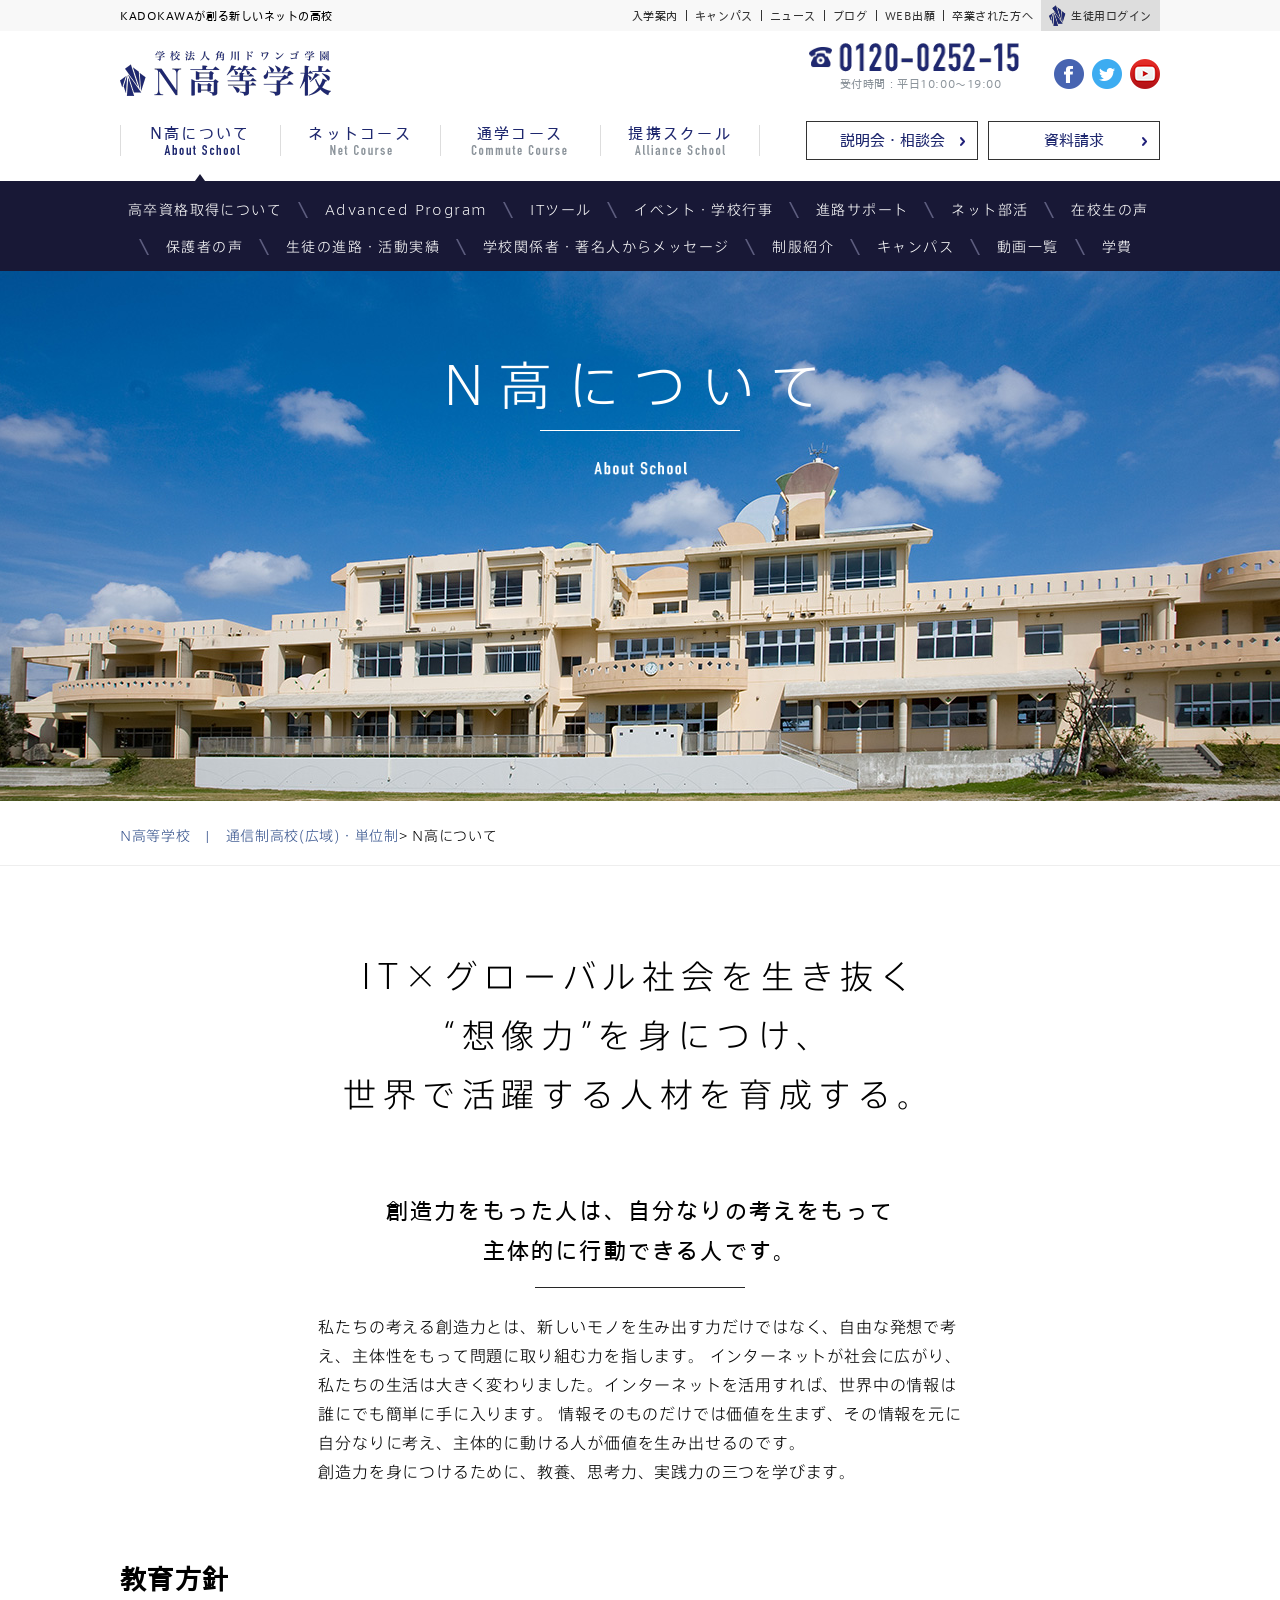
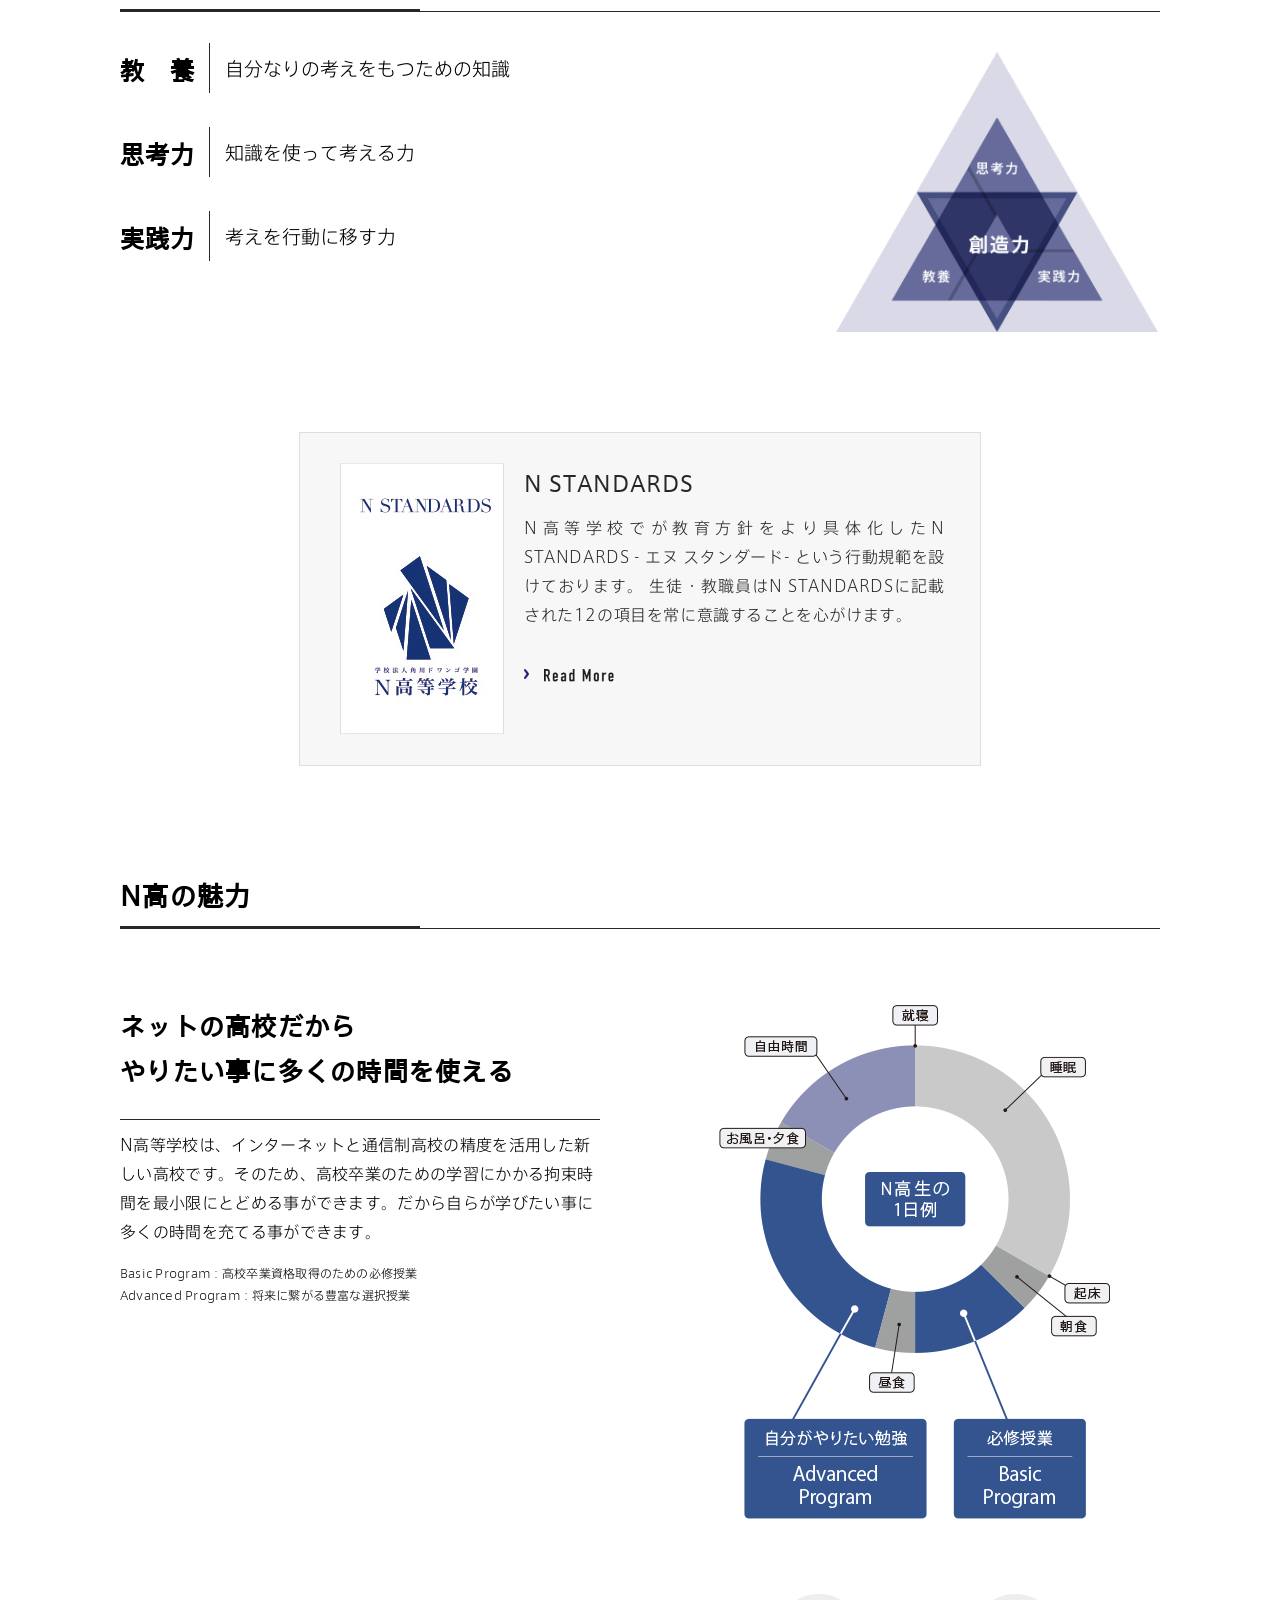
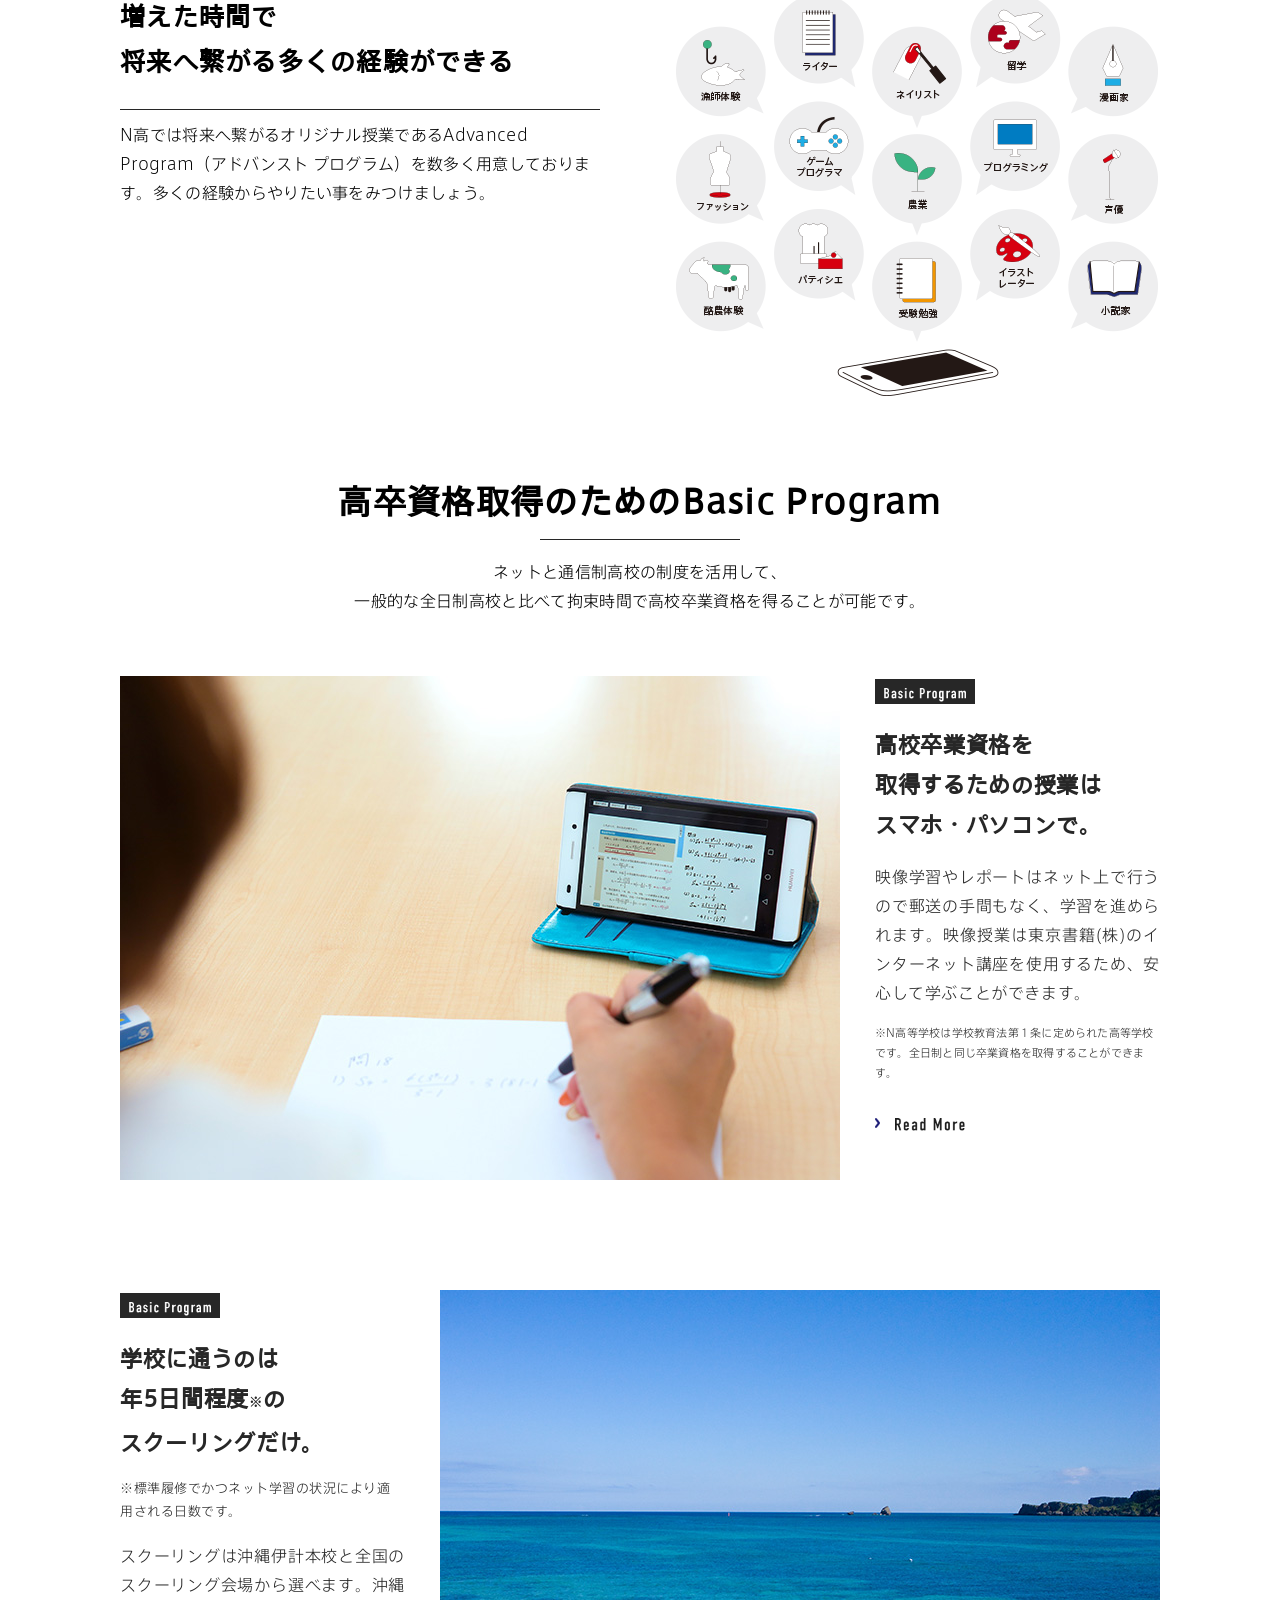
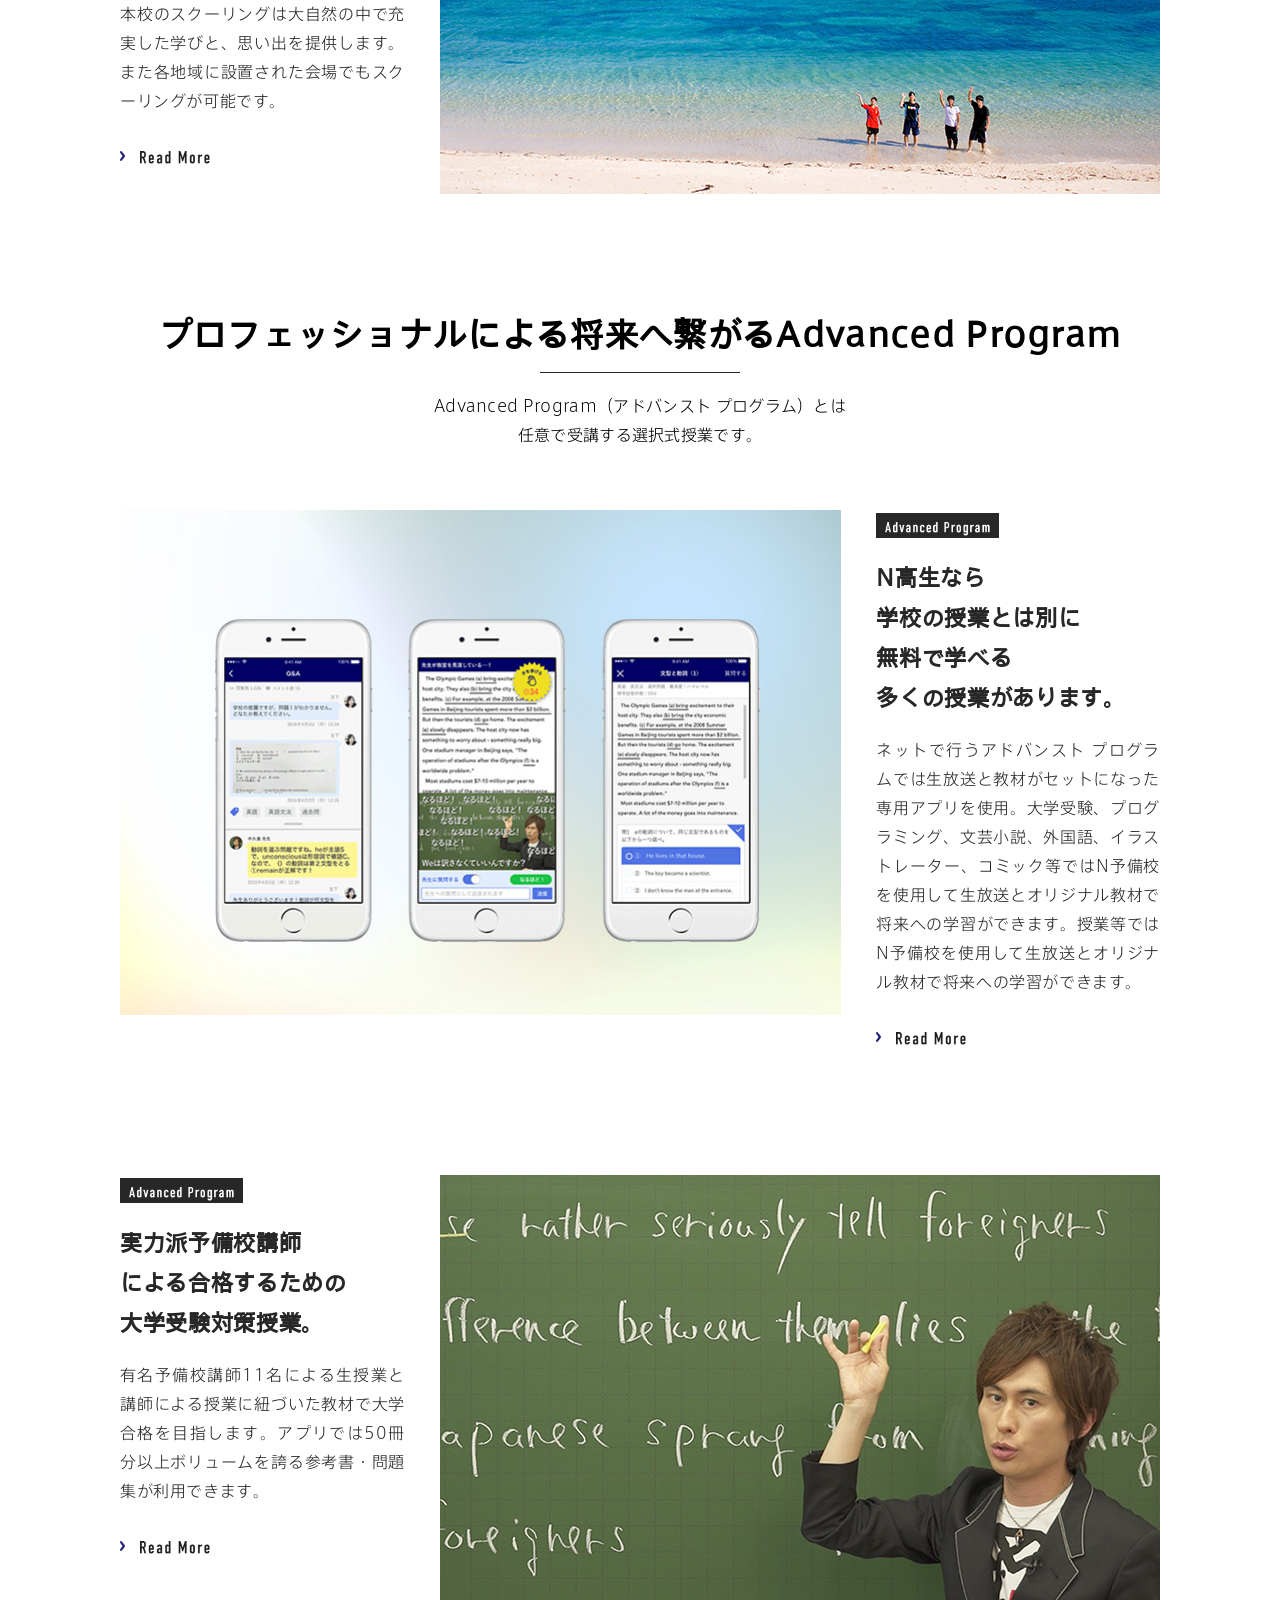
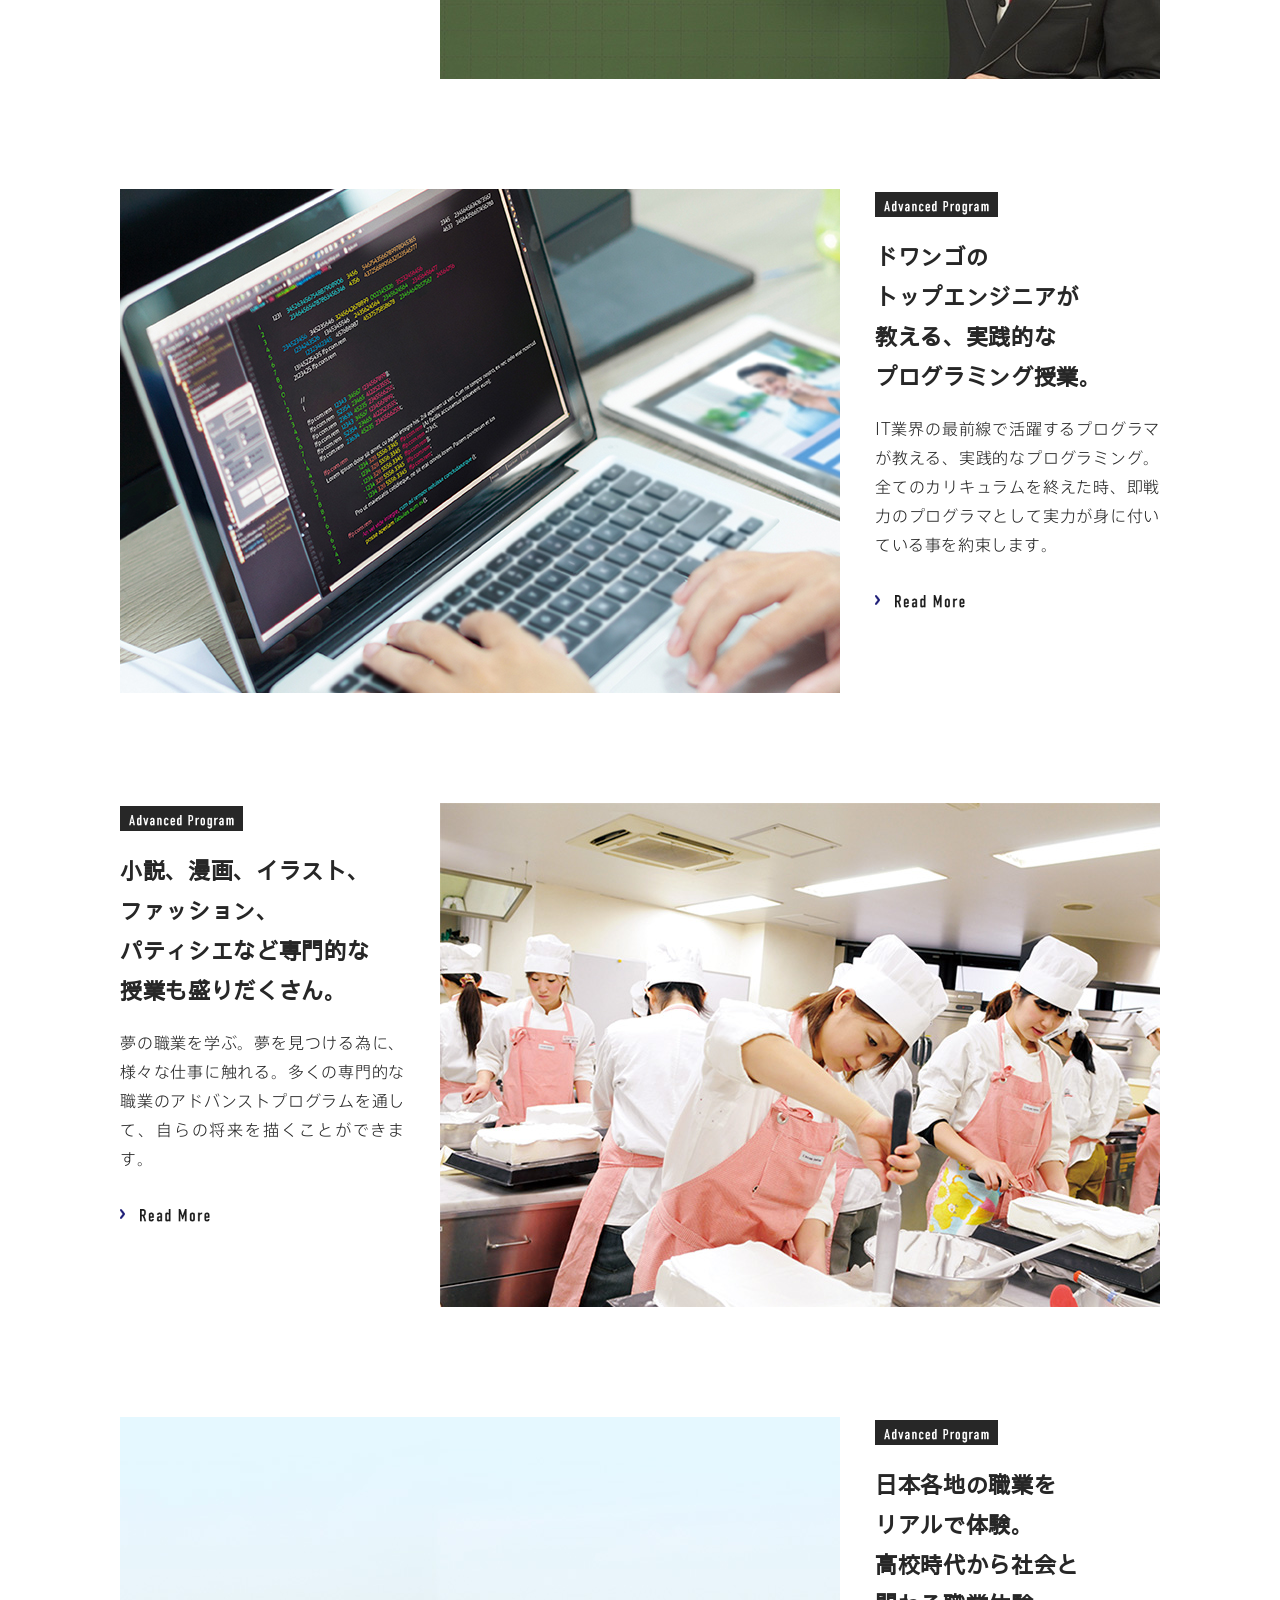
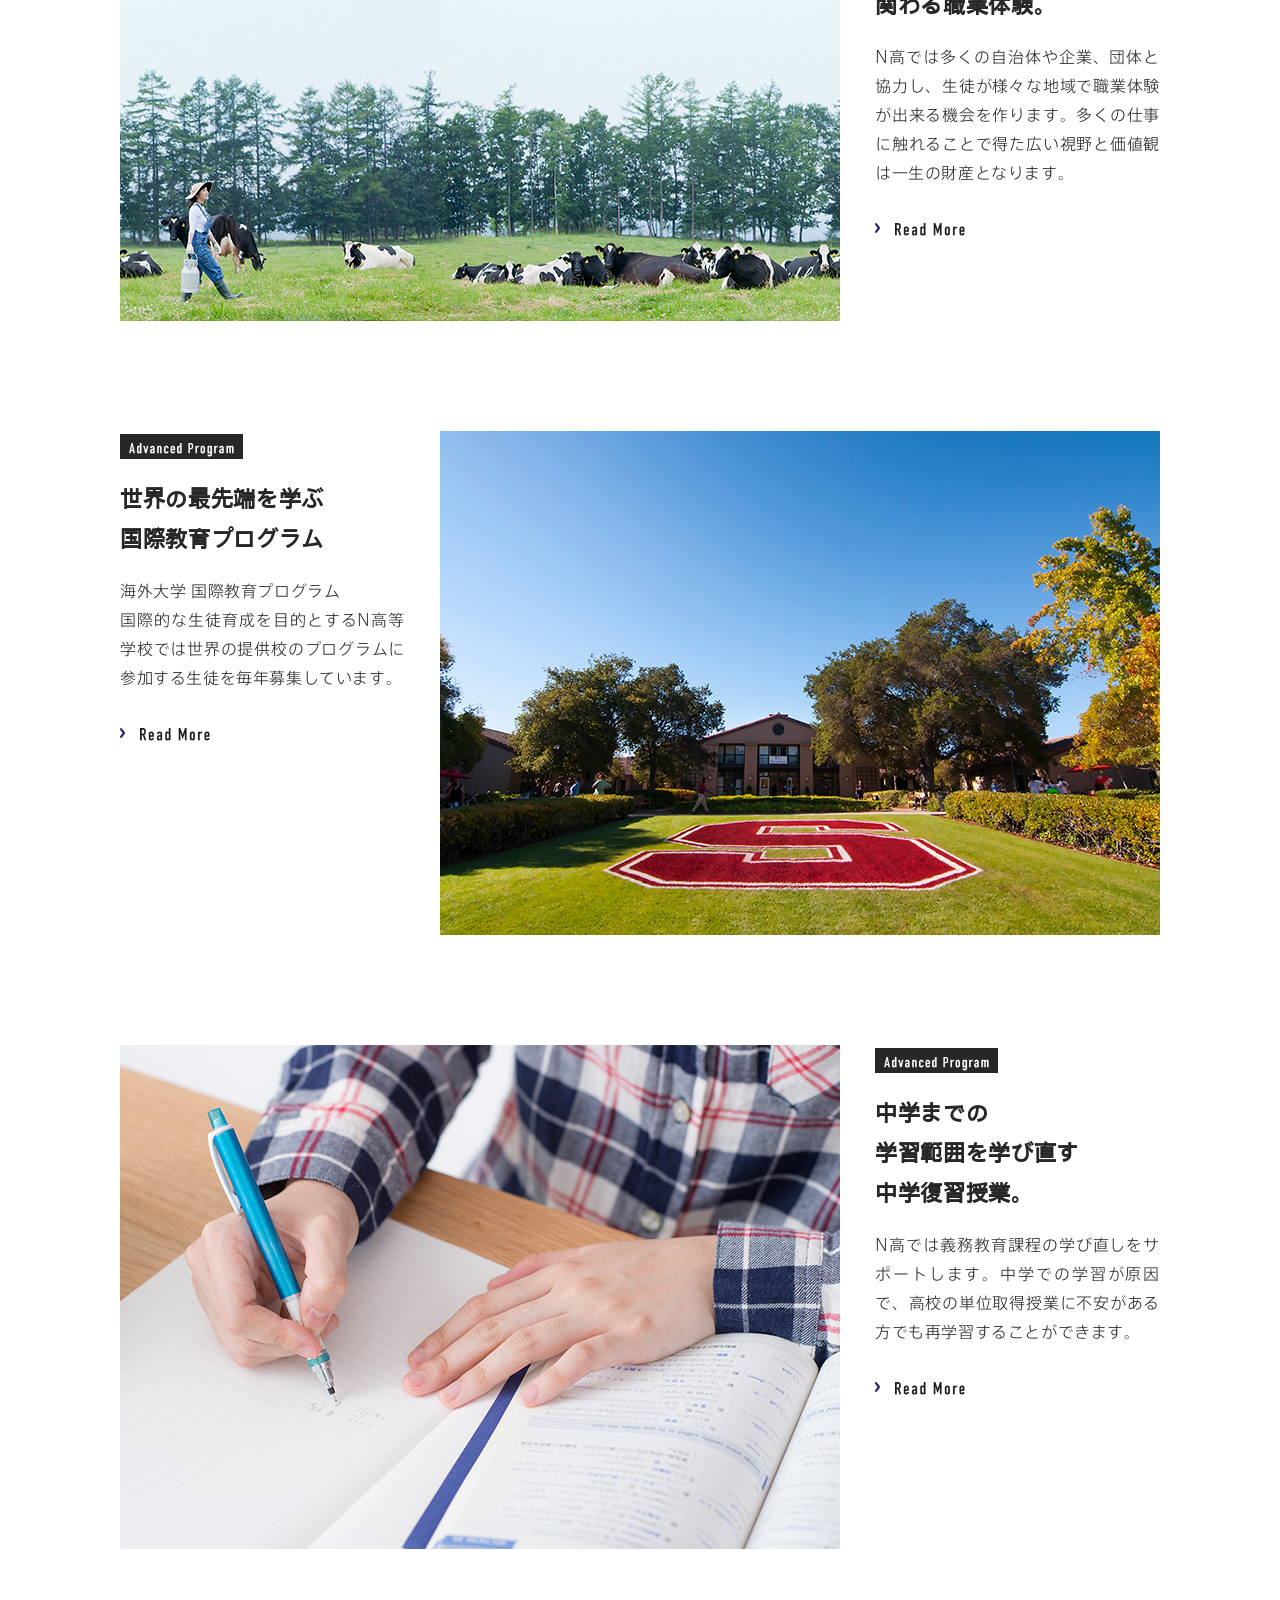
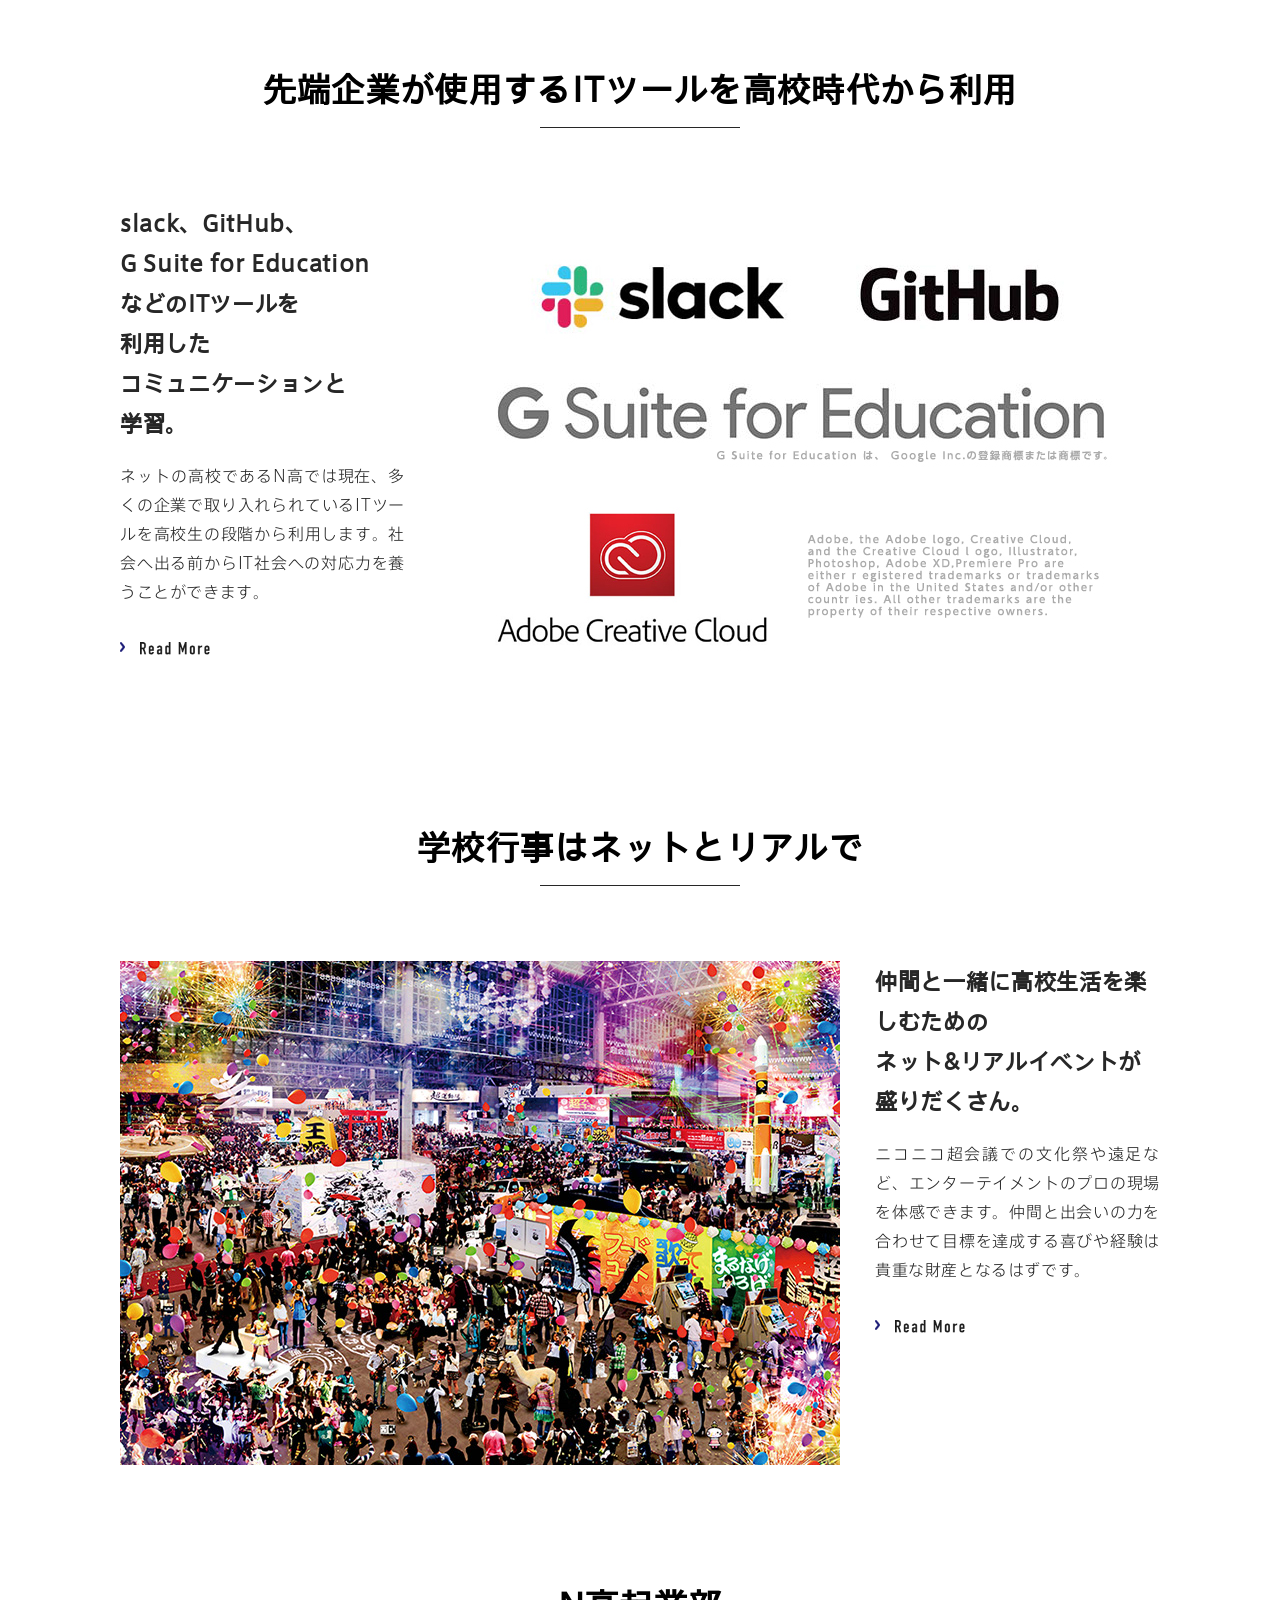
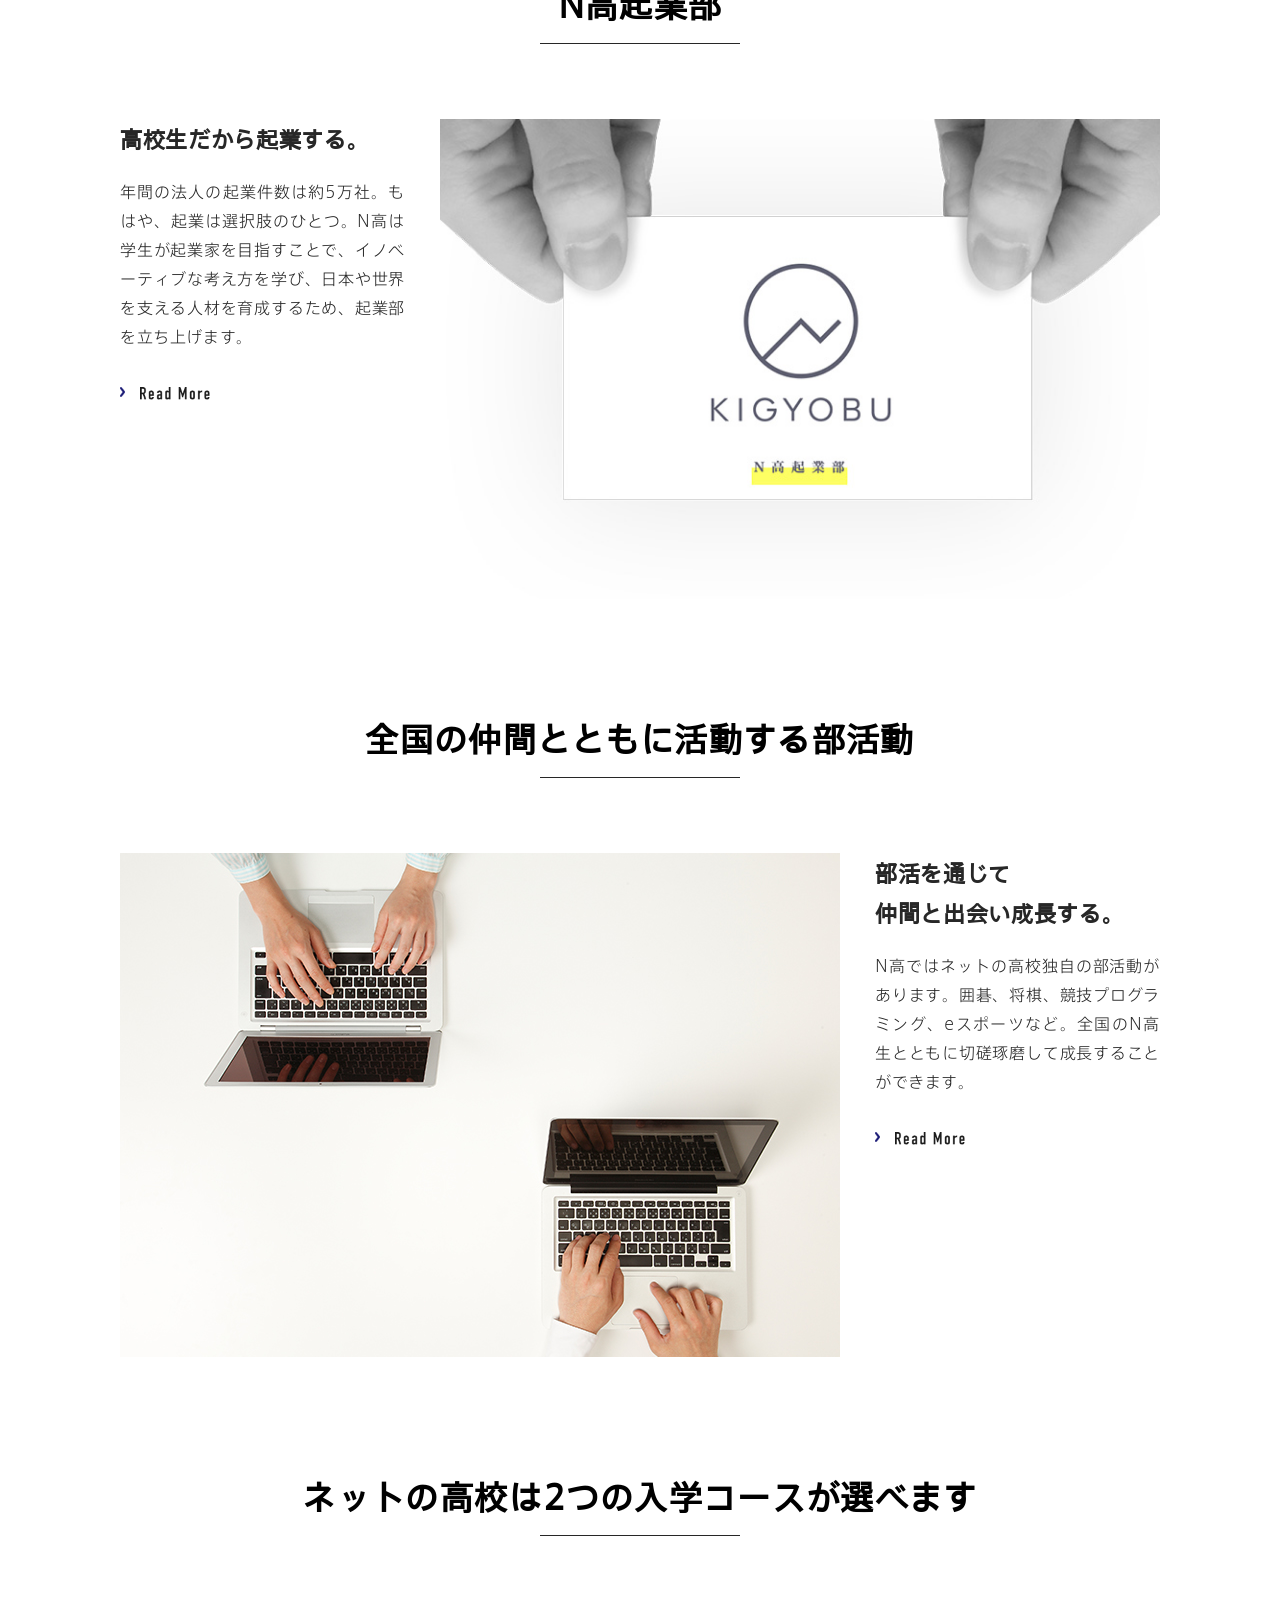
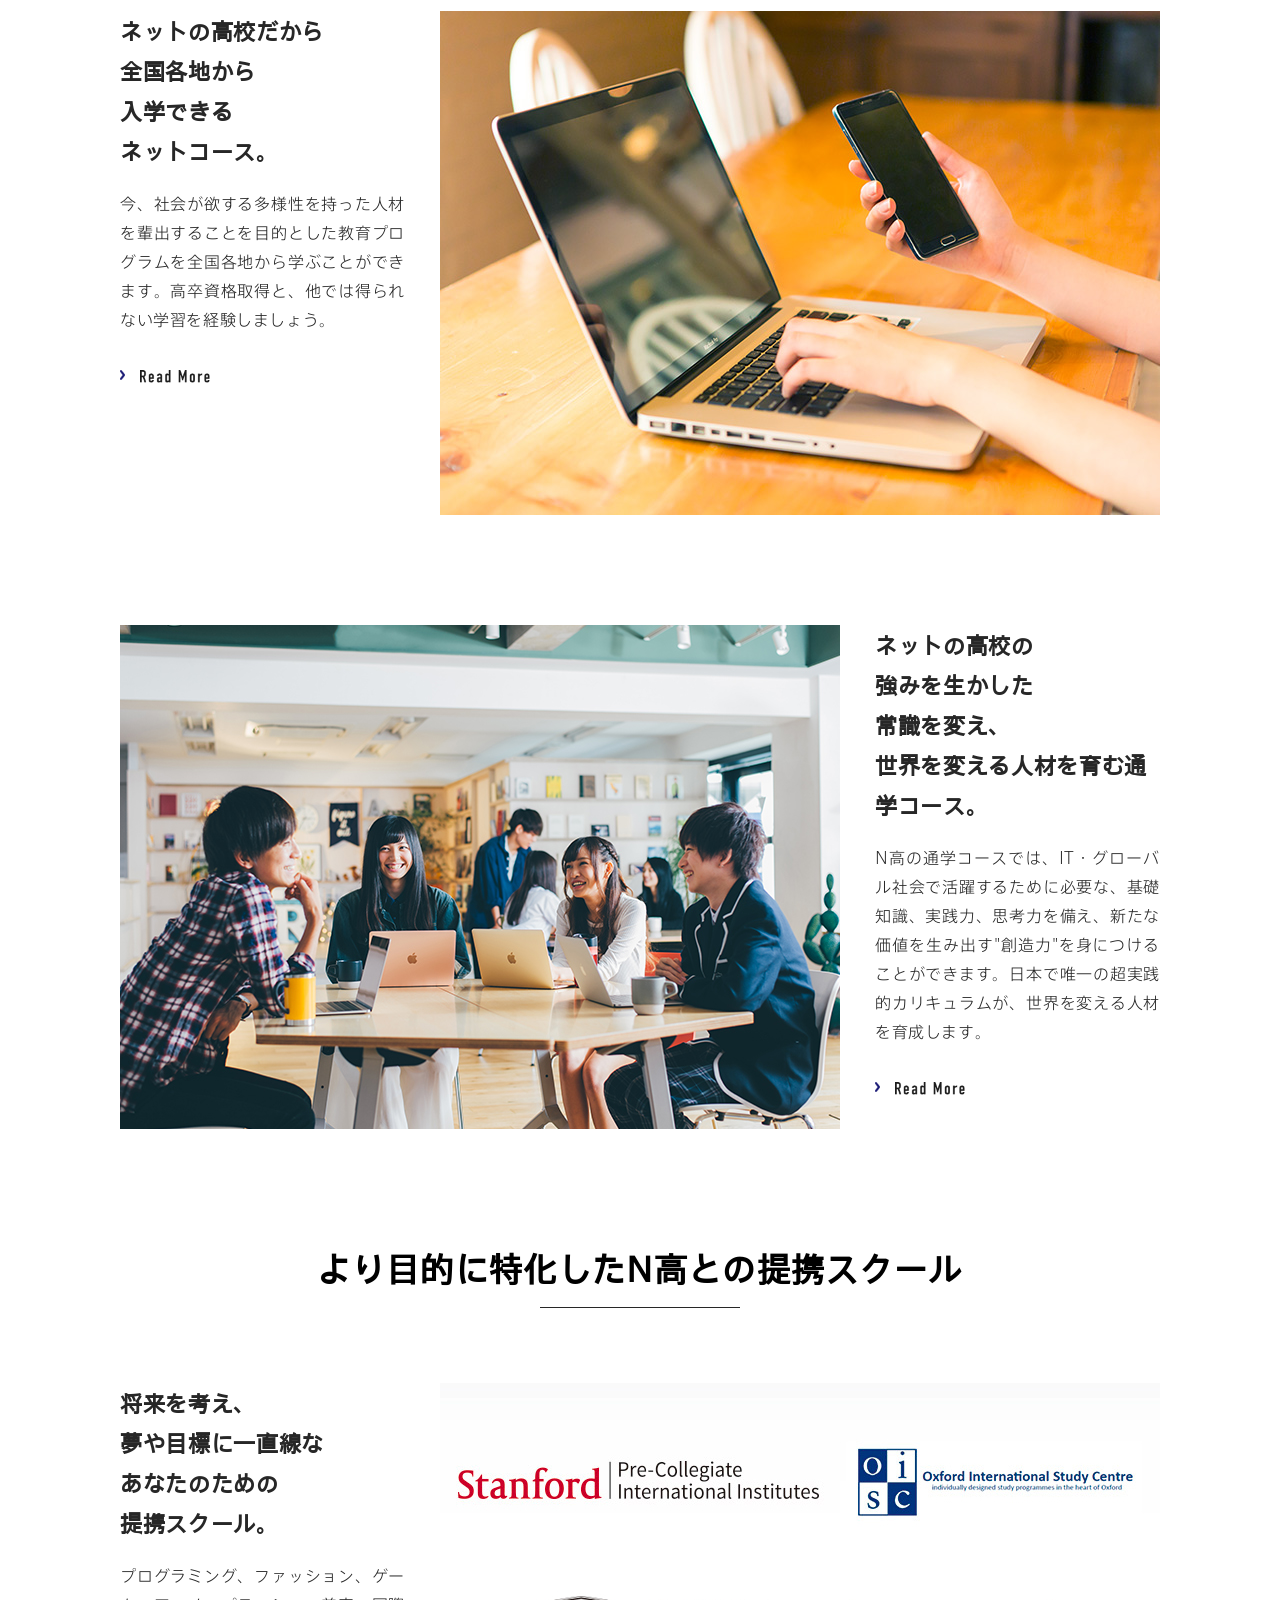
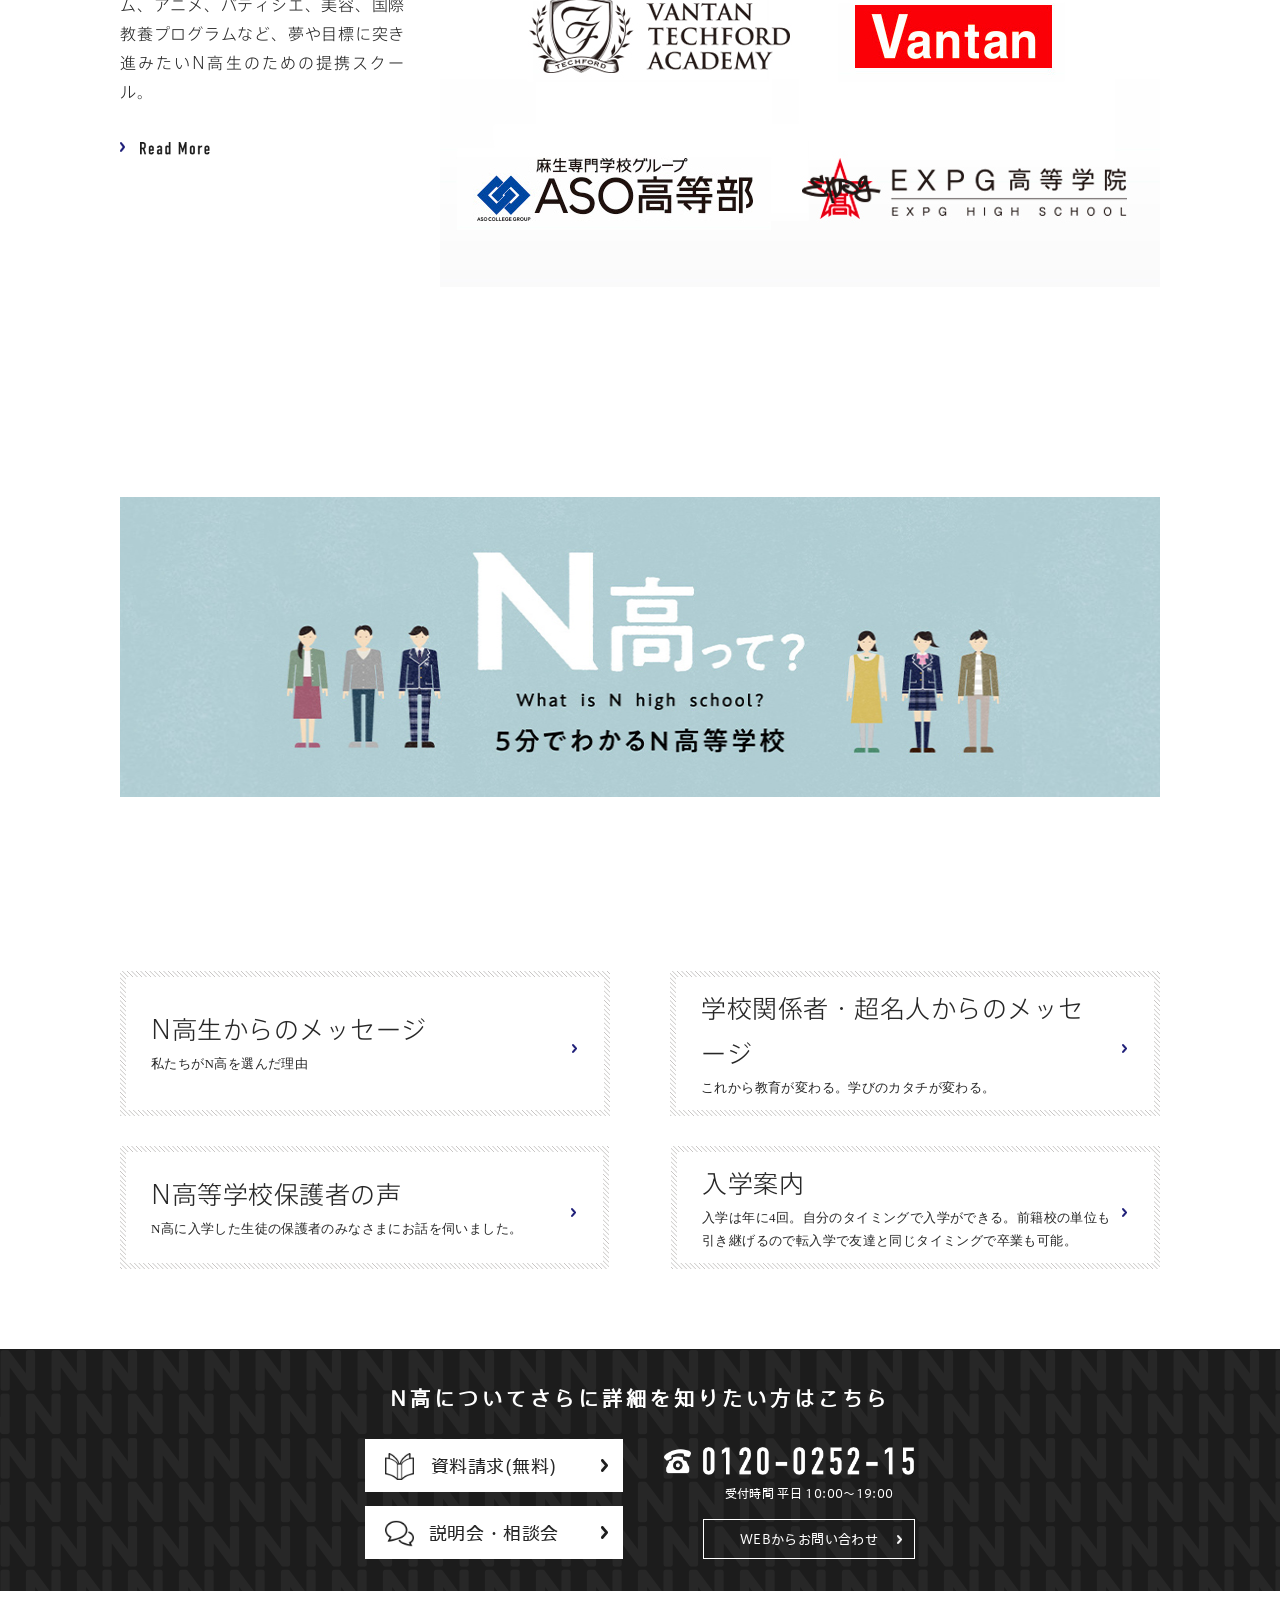
==== commit 7cb55ccb: "class名各部調整" ====
--- a/index.html
+++ b/index.html
@@ -42,7 +42,7 @@
     <div class="fix-header">
         <div class="fix-header-contents">
             <div class="fix-header-logo">
-                <img src="common/image/header_mainlogo.png" width="170" height="35" alt="N高等学校ロゴ">
+                <a href="#"><img src="common/image/header_mainlogo.png" width="170" height="35" alt="N高等学校ロゴ"></a>
             </div>
             <div class="fix-header-menus">
                 <img src="common/image/header_tel_js.png" width="192" height="22" alt="N高の電話番号">
@@ -132,7 +132,7 @@
             </section>
             <section class="nkou-pic">
                 <div class="about-pic">
-                    <img class="main-image" src="common/image/about_mainimage.jpg" width="1180px" height="470px" alt="N高メイン写真">
+                    <img class="main-image" src="common/image/about_mainimage.jpg" width="1180px" height="530px" alt="N高メイン写真">
                 </div>
                 <div class="about-pic-text">
                     <h1>N高について</h1>
@@ -204,7 +204,7 @@
                 </div>
             </div> <!----- strong-p終了 ----->
 
-            <div class="Basic-ground">
+            <div class="background-A">
                 <div class="Basic-Program">
                    <div class="Program-top-text">
                        <h1 class="content-title">高卒資格取得のためのBasic Program</h1>
@@ -337,7 +337,7 @@
                      </div>  
                 </section>
             </div>
-            <div class="Basic-ground">
+            <div class="background-A">
                 <div class="Program-area">
                     <div class="Program-top-text">
                         <h1 class="content-title">先端企業が使用するITツールを高校時代から利用</h1>
@@ -373,7 +373,7 @@
                     </div>   
                 </section>
             </div>
-            <div class="Basic-ground">
+            <div class="background-A">
                 <div class="Program-area">
                     <div class="Program-top-text">
                         <h1 class="content-title">N高起業部</h1>
@@ -409,7 +409,7 @@
                     </div>   
                 </section>
             </div>
-            <div class="Basic-ground">
+            <div class="background-A">
                 <div class="Program-area">
                    <div class="Program-top-text">
                        <h1 class="content-title">ネットの高校は2つの入学コースが選べます</h1>
@@ -462,7 +462,7 @@
             </div>
 
             <!--------4つのボックスリンクのところ -------->
-            <div class="Basic-ground-B">
+            <div class="background-B">
                 <div class="box-link">
                     <ul>
                         <li><a class="box-1" href="#"><p>N高生からのメッセージ</p><small>私たちがN高を選んだ理由</small></a></li>
@@ -506,7 +506,7 @@
                 <li><a class="box-2" href="#"><img src="common/image/footer_nlabo.png" width="173" height="45" alt="N Code Laboロゴ"><span>N高のプログラミング教室を小学生・中学生・高校生が学ぶ教室</span></a></li>
             </ul>
         </div>
-        <div class="background-c">
+        <div class="background-C">
             <div class="footer-nav">
                 <div class="footer-nav-top">
                     <ul>
@@ -645,7 +645,7 @@
                 </div>
             </div>
         </div> 
-        <div class="background-d">
+        <div class="background-D">
             <div class="page-foot">
                 <a href="#">N高等学校：ホーム</a>
                 <p class="copyright">&copy; KADOKAWA DWANGO educational institute</p>
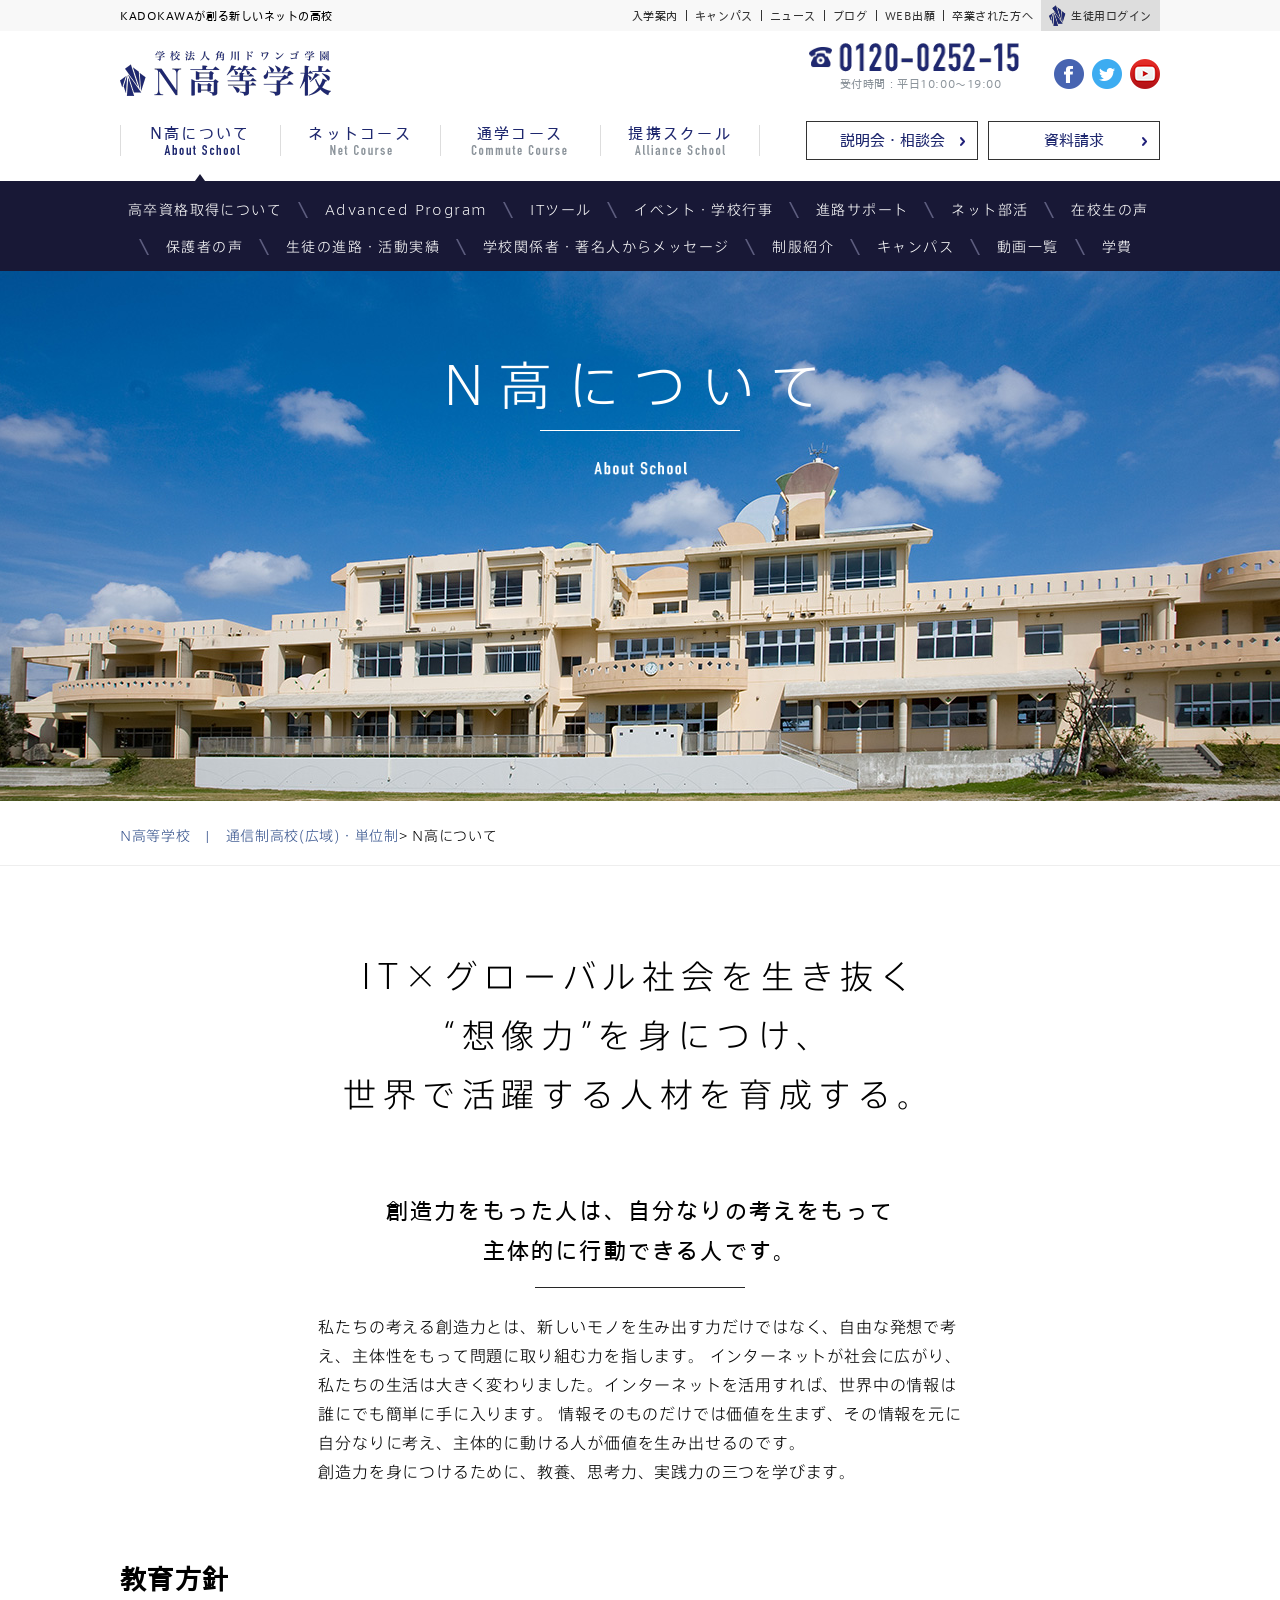
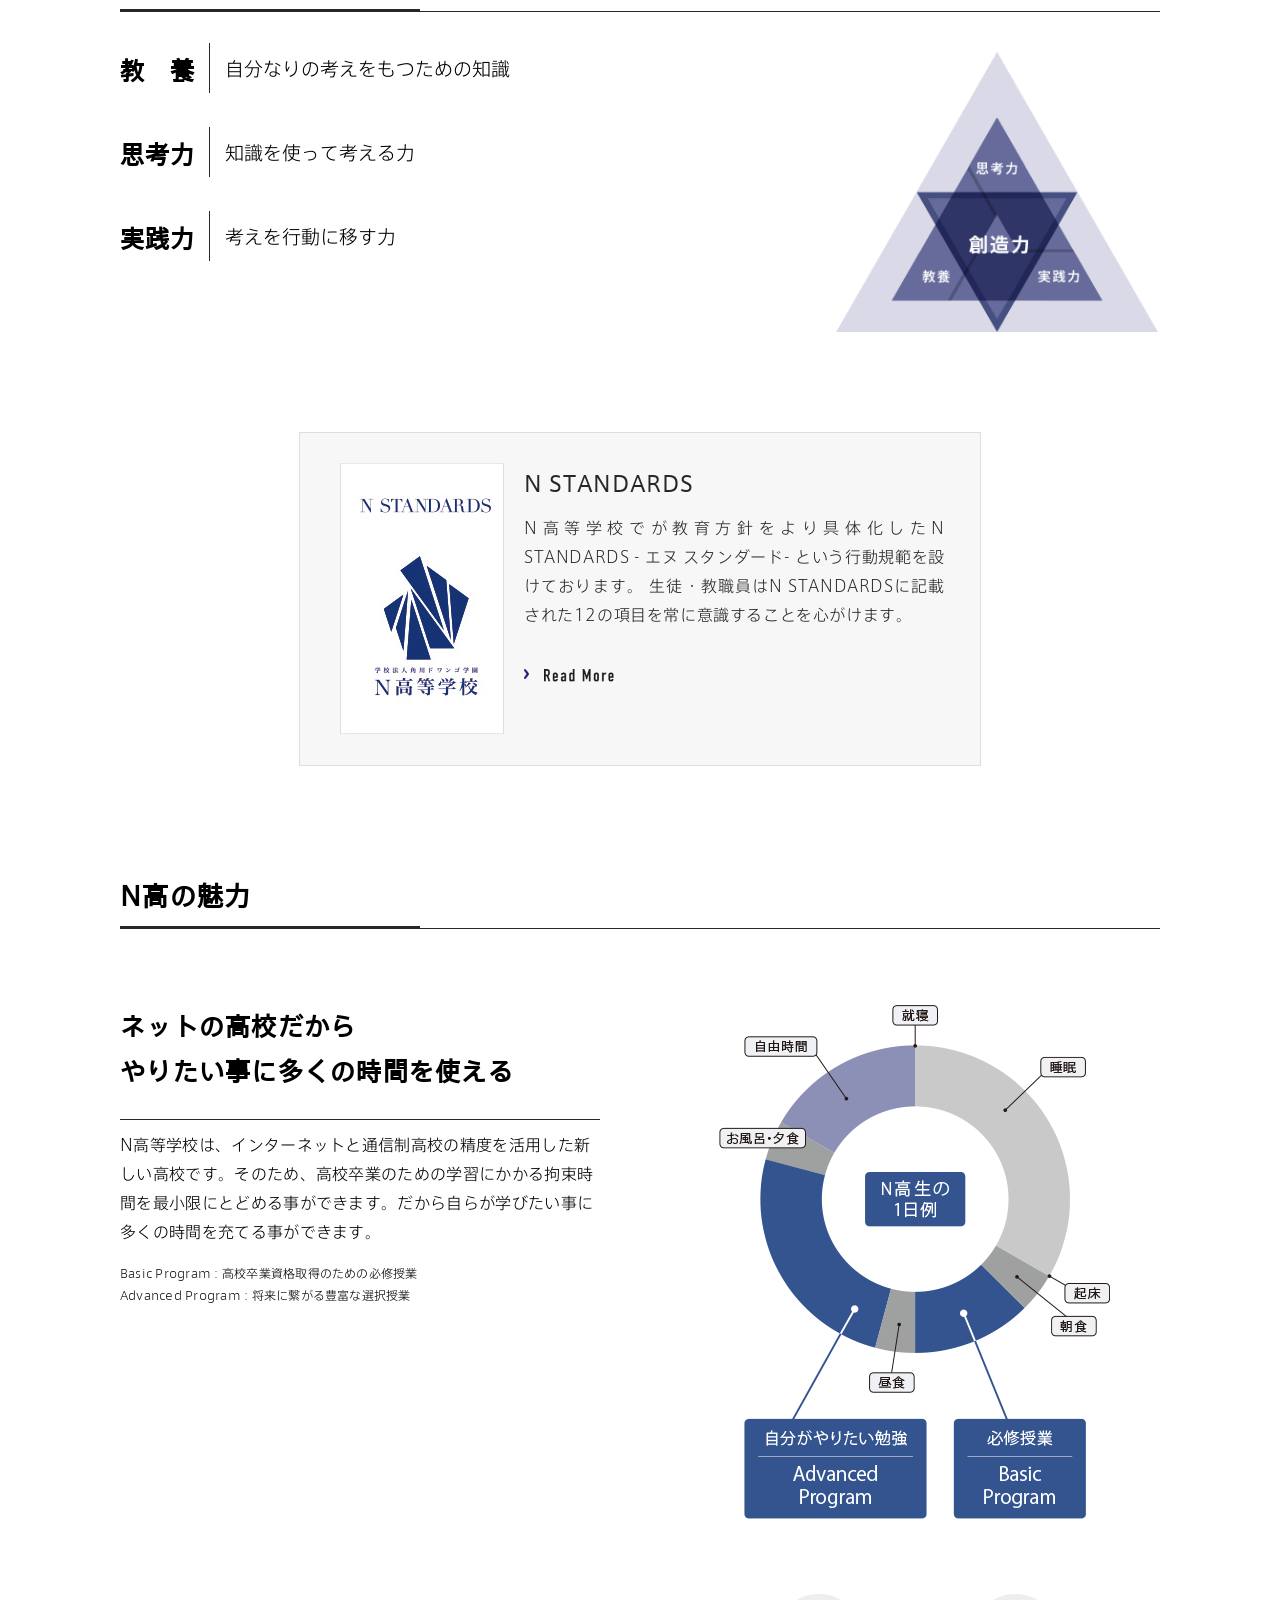
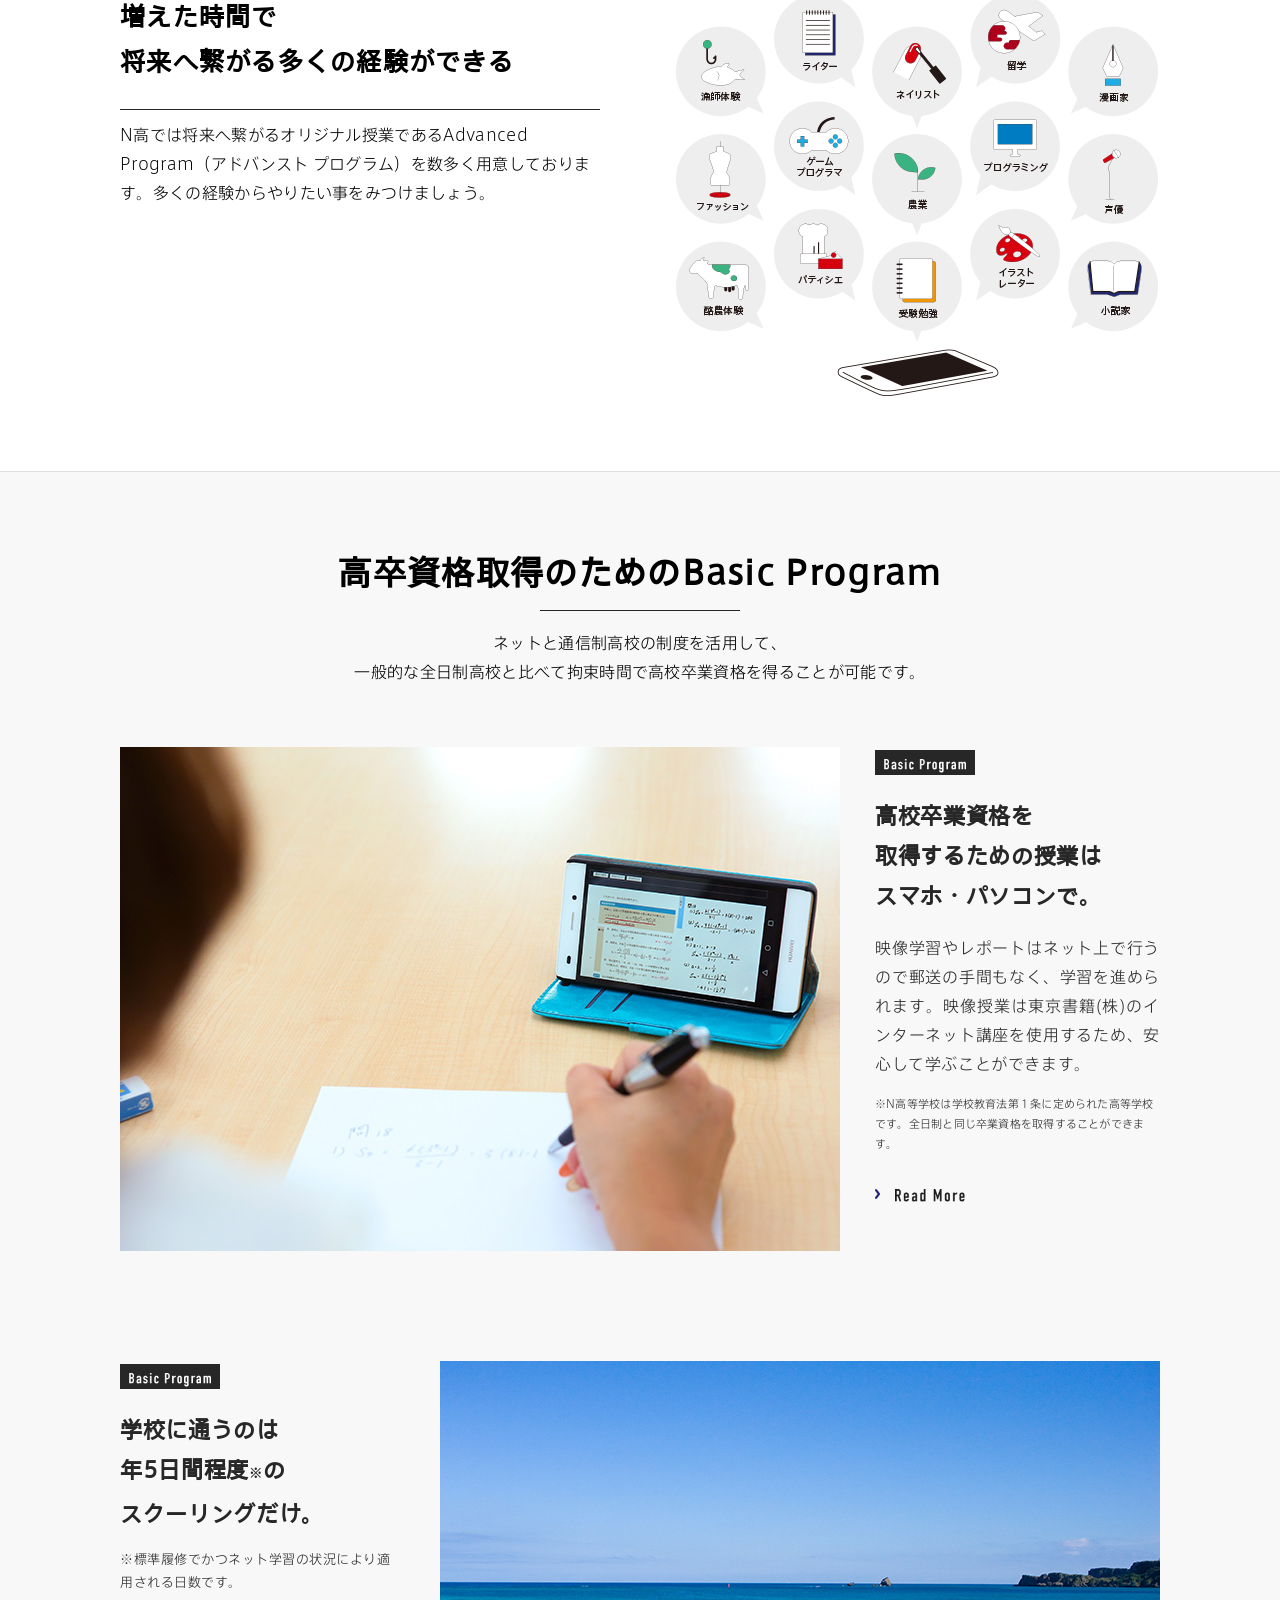
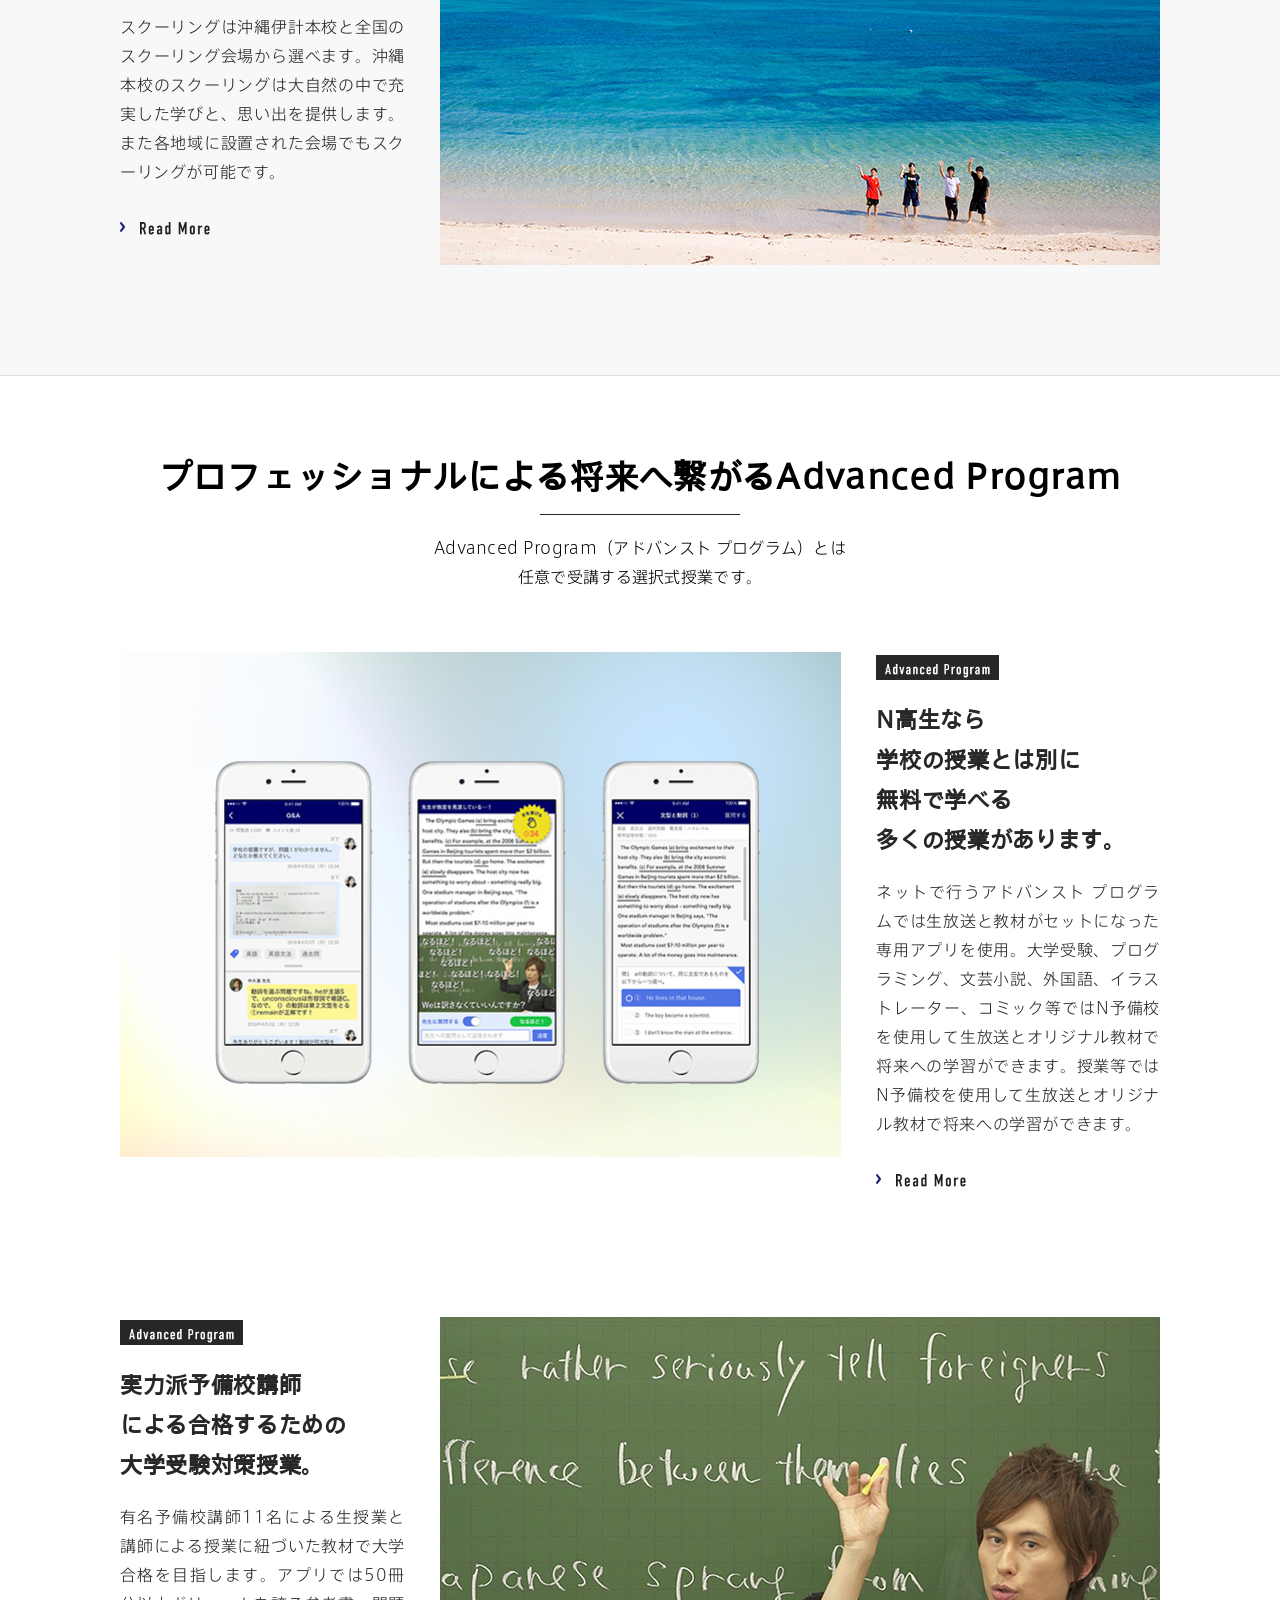
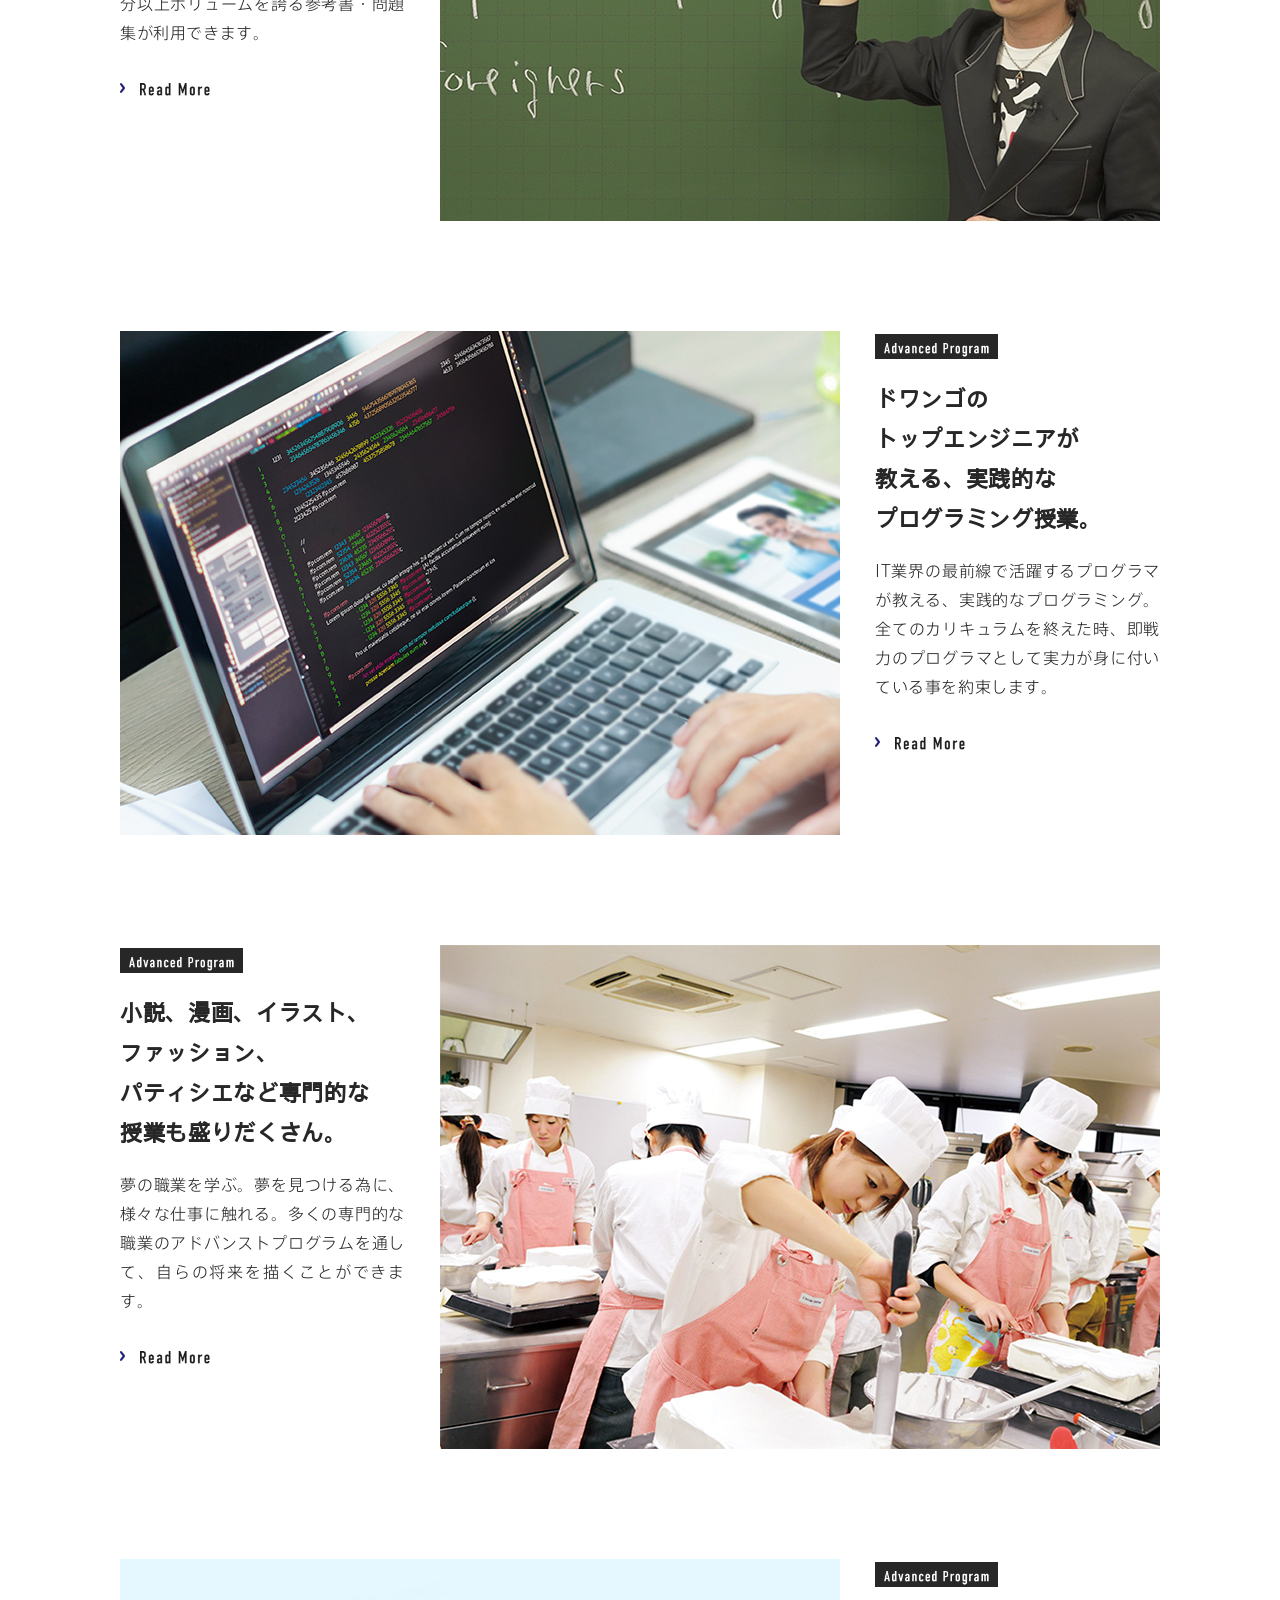
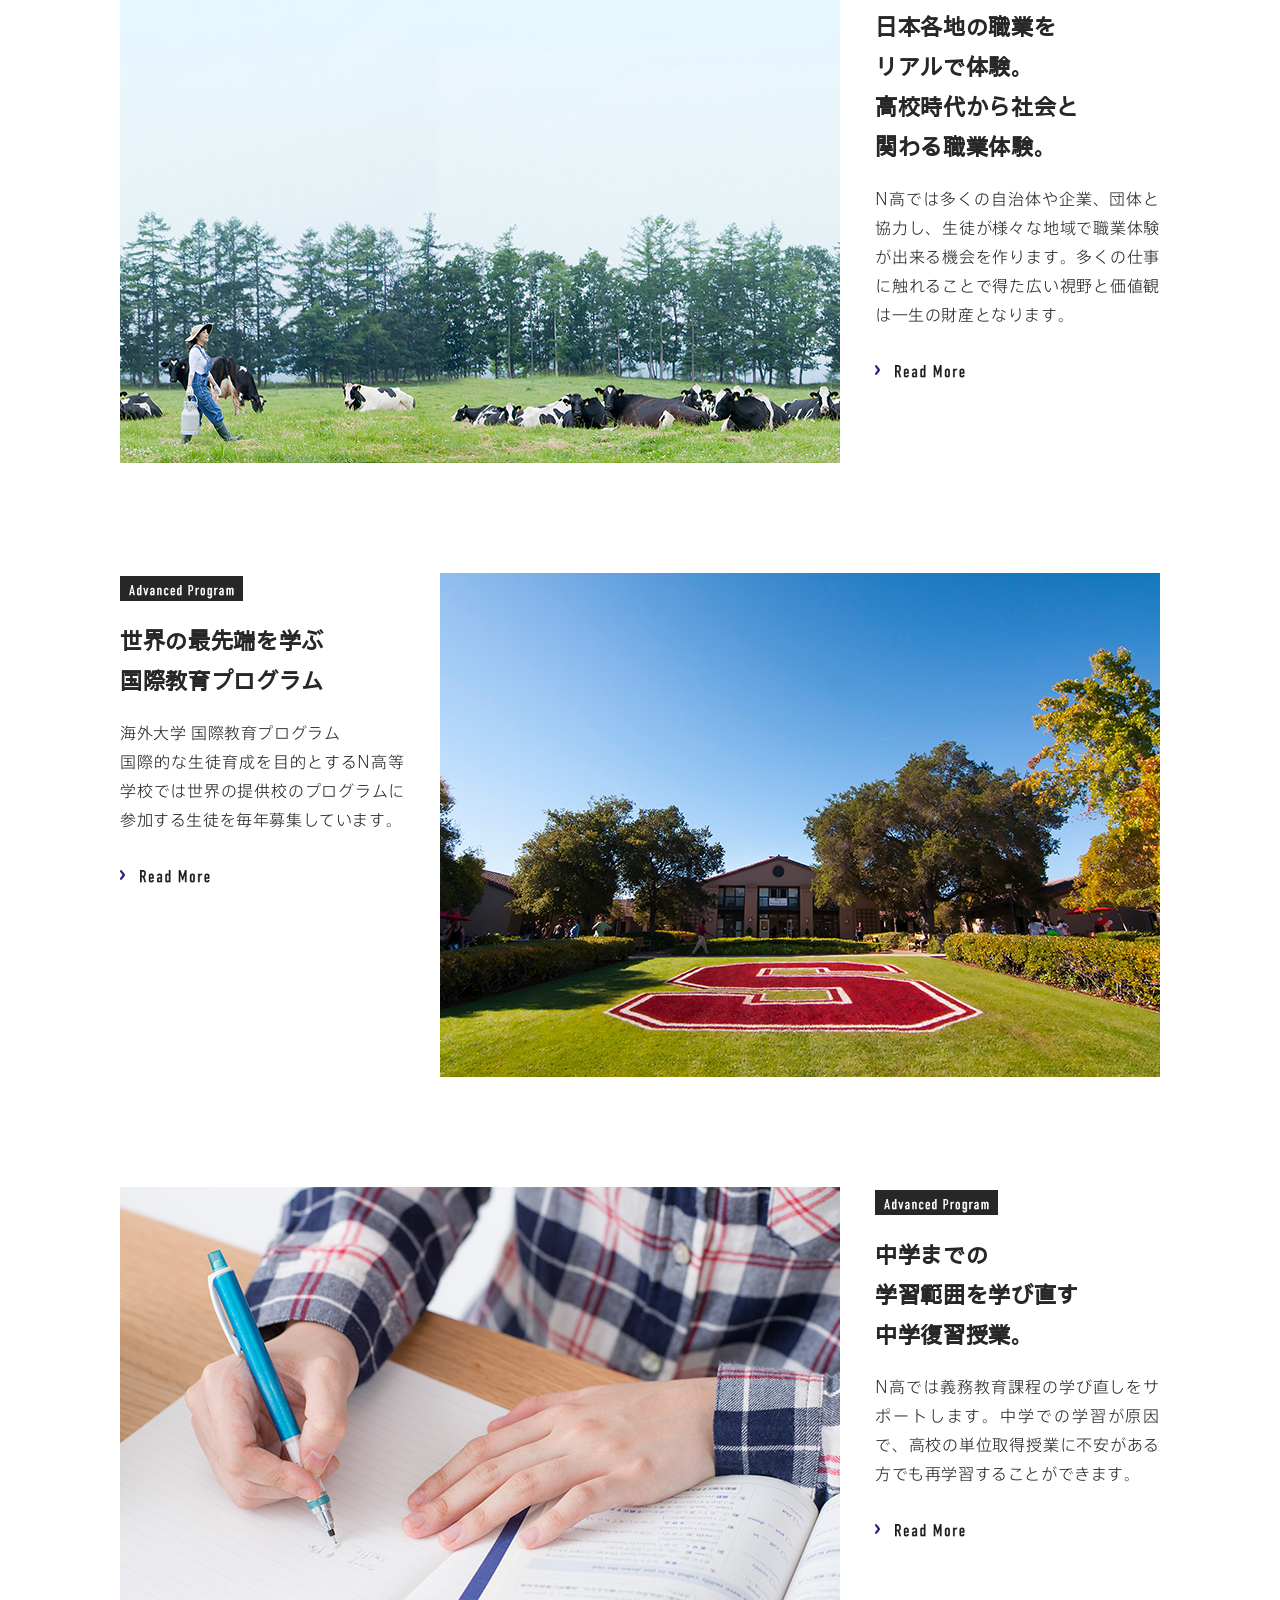
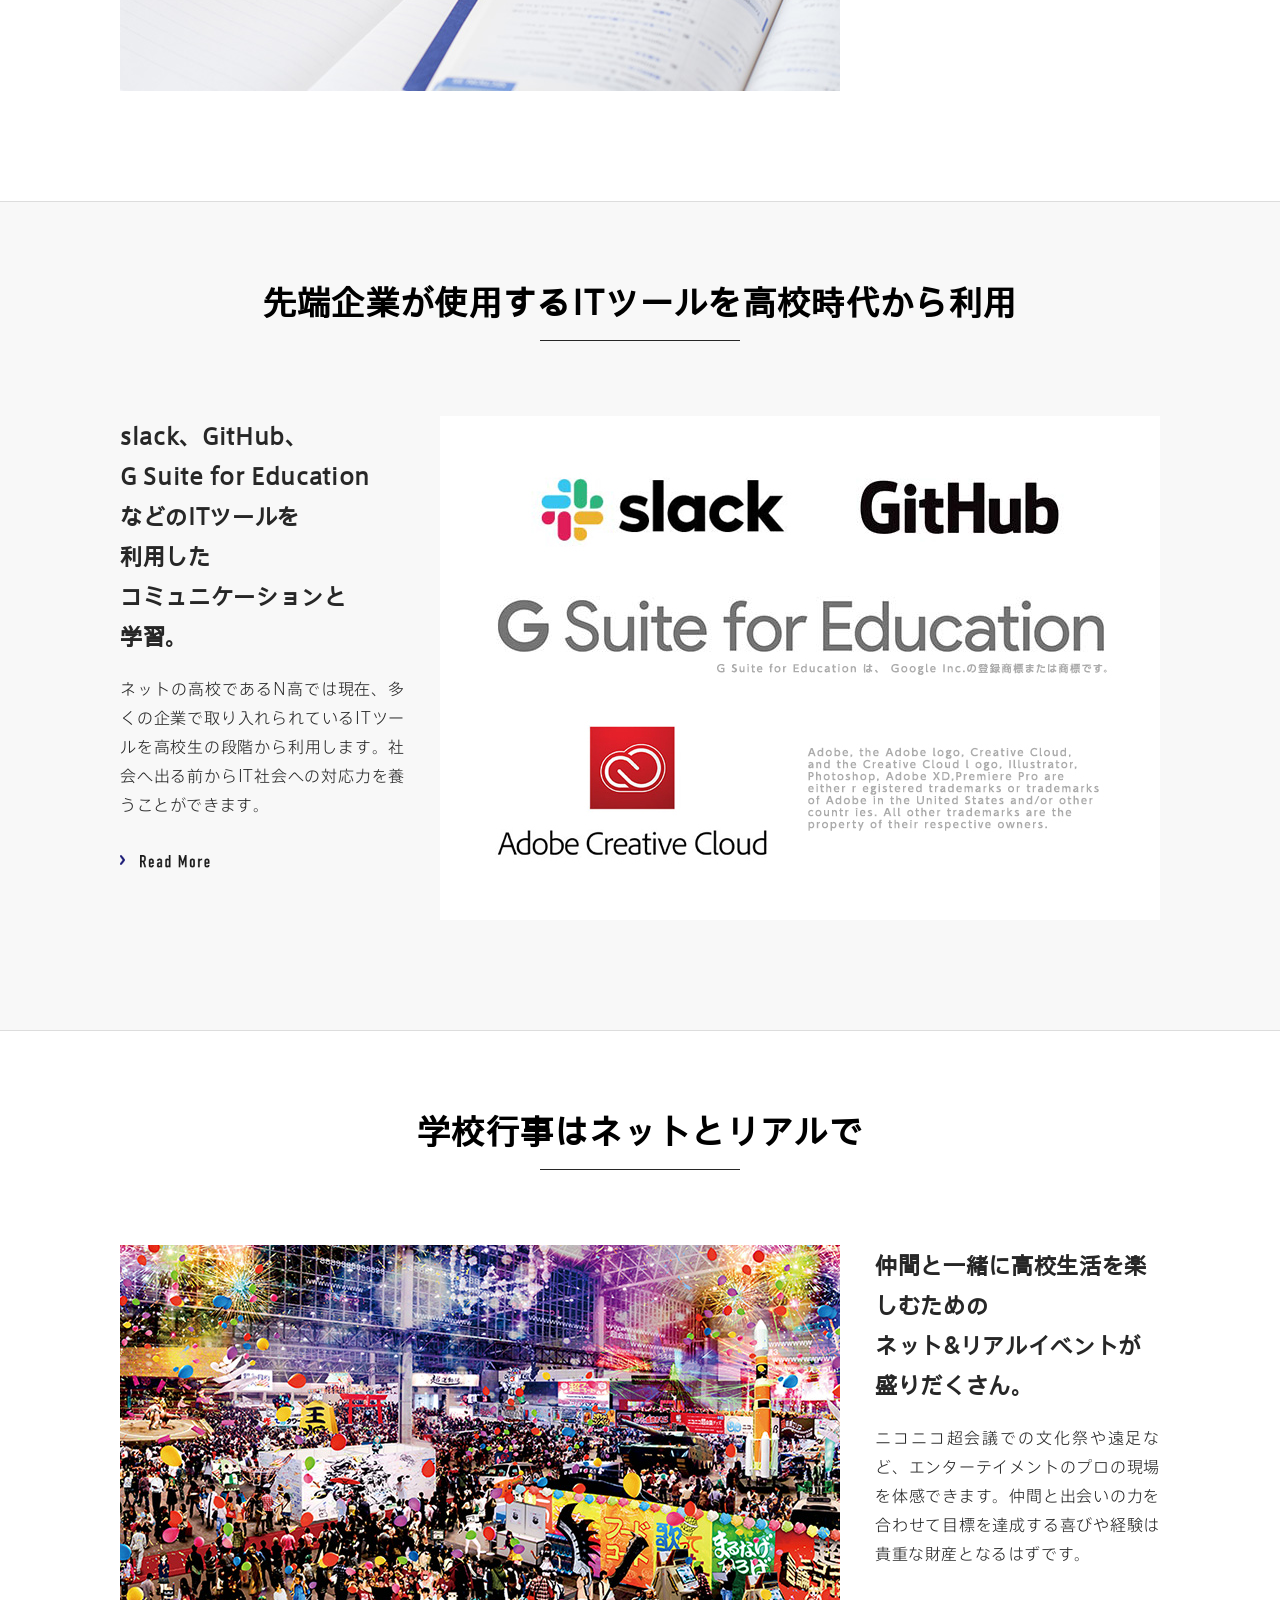
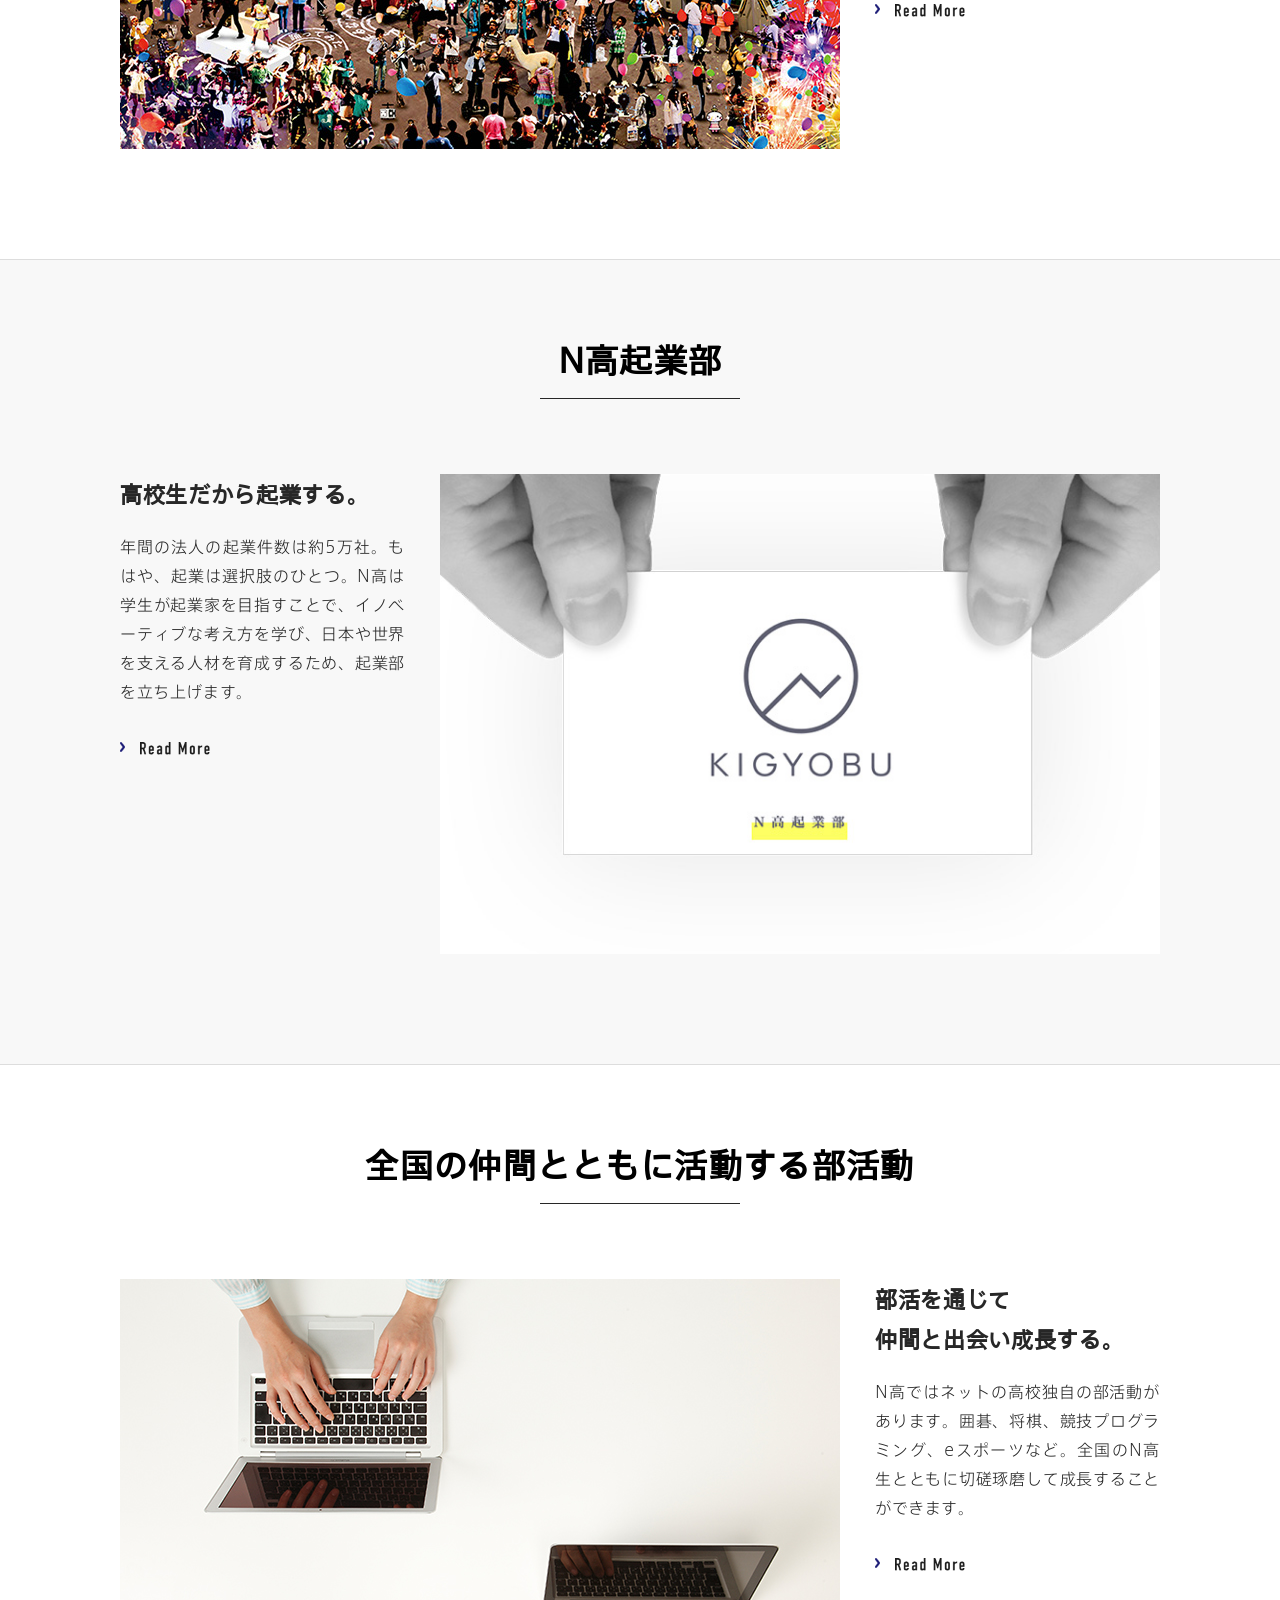
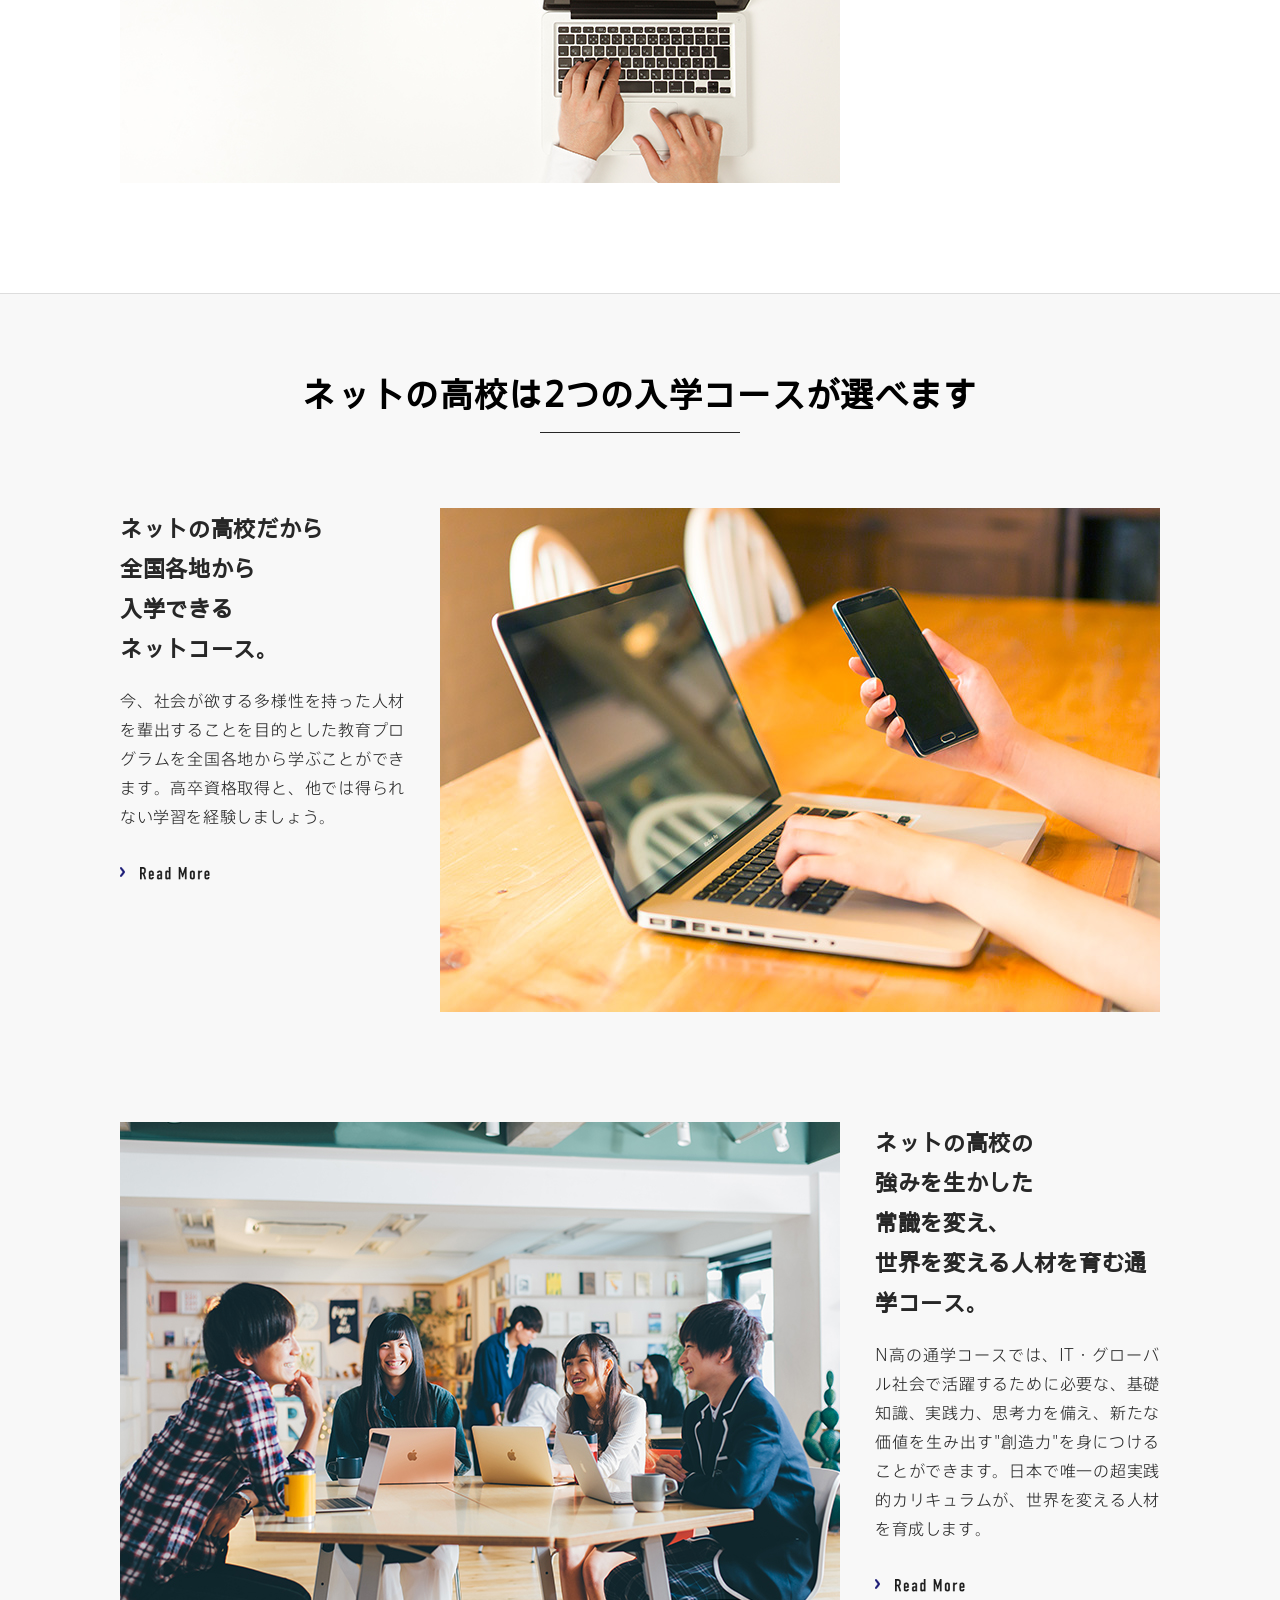
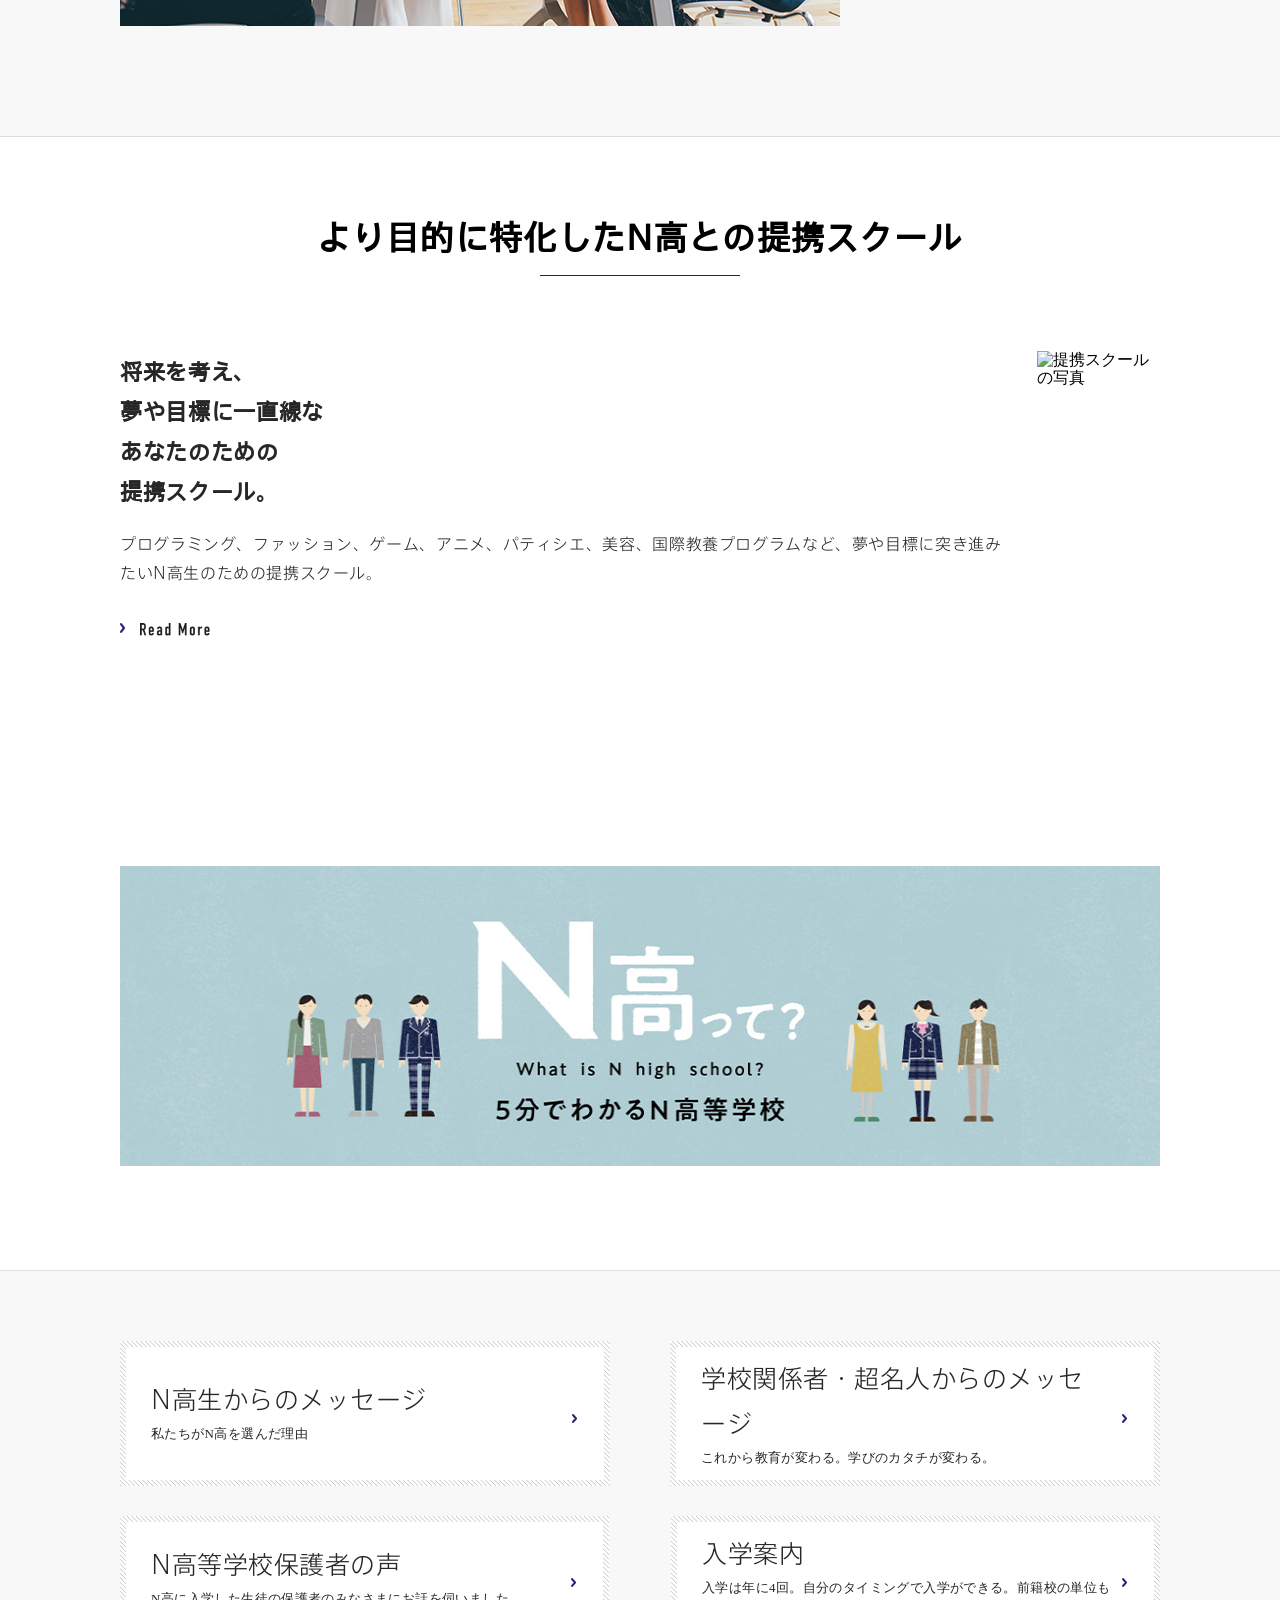
==== commit b34ff7de: "画像ズレ調整 画像のURLが間違っていました" ====
--- a/index.html
+++ b/index.html
@@ -168,7 +168,7 @@
                         <li><h2>思考力</h2><p class="policy">知識を使って考える力</p></li>
                         <li><h2>実践力</h2><p class="policy">考えを行動に移す力</p></li>
                     </ul>
-                    <img class="policy-imge" src="common/image/about_img01.png" width="325" height="280" alt="教育方針img">
+                    <img class="policy-imge" src="common/image/main/about_img01.png" width="325" height="280" alt="教育方針img">
                 </div>
                 <div class="standards-link">
                     <a href="#">
@@ -192,14 +192,14 @@
                             <p> N高等学校は、インターネットと通信制高校の精度を活用した新しい高校です。そのため、高校卒業のための学習にかかる拘束時間を最小限にとどめる事ができます。だから自らが学びたい事に多くの時間を充てる事ができます。</p>
                             <p class="small">Basic Program : 高校卒業資格取得のための必修授業<br>Advanced Program : 将来に繋がる豊富な選択授業</p>
                         </div>    
-                        <img class="nkou-charm-imge" src="common/image/about_img02.png" alt="N高の魅力img-1">
+                        <img class="nkou-charm-imge" src="common/image/main/about_img02.png" alt="N高の魅力img-1">
                     </section> 
                     <section class="nkou-charm-B">
                         <div class="nkou-charm-text">
                             <h2>増えた時間で<br>将来へ繋がる多くの経験ができる</h2>
                             <p>N高では将来へ繋がるオリジナル授業であるAdvanced<br>Program（アドバンスト プログラム）を数多く用意しております。多くの経験からやりたい事をみつけましょう。</p>
                         </div>
-                        <img class="nkou-charm-image" src="common/image/about_img03.png" alt="N高の魅力img-2">
+                        <img class="nkou-charm-image" src="common/image/main/about_img03.png" alt="N高の魅力img-2">
                     </section>
                 </div>
             </div> <!----- strong-p終了 ----->
@@ -212,7 +212,7 @@
                    </div>
                    <section class="Program-content-A">
                        <div class="Program-content">
-                            <img src="common/image/about_img05.jpg" alt="BasicProgramメイン写真1">
+                            <img src="common/image/main/about_img05.jpg" alt="BasicProgramメイン写真1">
                             <a href="#">
                                 <div class="Program-content-text">
                                     <img class="Basic-icon" src="common/image/text_basic_program01_white.png" width="82" height="14" alt="BasicProgramロゴ">
@@ -235,7 +235,7 @@
                                    <img class="read-more" src="common/image/text_read_more_black01.png" width="70" height="13" alt="ReadMoreロゴ">
                                </div>
                            </a>
-                           <img src="common/image/about_img06.jpg" alt="BasicProgramメイン写真2">
+                           <img src="common/image/main/about_img06.jpg" alt="BasicProgramメイン写真2">
                         </div>   
                    </section>
                 </div>
@@ -247,7 +247,7 @@
                 </div>
                 <section class="Program-content-A">
                     <div class="Program-content">
-                        <img src="common/image/about_img07.jpg" height="505" alt="AdvancedProgramメイン写真1">
+                        <img src="common/image/main/about_img07.jpg" height="505" alt="AdvancedProgramメイン写真1">
                         <a href="#">
                             <div class="Program-content-text">
                                 <img class="Basic-icon" src="common/image/text_advanced_program01_white.png" width="105" height="14" alt="AdvancedProgramロゴ">
@@ -268,12 +268,12 @@
                                 <img class="read-more" src="common/image/text_read_more_black01.png" width="70" height="13" alt="ReadMoreロゴ">
                             </div>
                         </a>
-                        <img src="common/image/about_img08.jpg" alt="AdvancedProgramメイン写真2">
+                        <img src="common/image/main/about_img08.jpg" alt="AdvancedProgramメイン写真2">
                      </div>   
                 </section>
                 <section class="Program-content-A">
                     <div class="Program-content">
-                        <img src="common/image/about_img09.jpg" alt="AdvancedProgramメイン写真3">
+                        <img src="common/image/main/about_img09.jpg" alt="AdvancedProgramメイン写真3">
                         <a href="#">
                             <div class="Program-content-text">
                                 <img class="Basic-icon" src="common/image/text_advanced_program01_white.png" width="105" height="14" alt="AdvancedProgramロゴ">
@@ -294,12 +294,12 @@
                                 <img class="read-more" src="common/image/text_read_more_black01.png" width="70" height="13" alt="ReadMoreロゴ">
                             </div>
                         </a>
-                        <img src="common/image/about_img10.jpg" alt="AdvancedProgramメイン写真4">
+                        <img src="common/image/main/about_img10.jpg" alt="AdvancedProgramメイン写真4">
                      </div>   
                 </section>
                 <section class="Program-content-A">
                     <div class="Program-content">
-                        <img src="common/image/about_img11.jpg" alt="AdvancedProgramメイン写真5">
+                        <img src="common/image/main/about_img11.jpg" alt="AdvancedProgramメイン写真5">
                         <a href="#">
                             <div class="Program-content-text">
                                 <img class="Basic-icon" src="common/image/text_advanced_program01_white.png" width="105" height="14" alt="AdvancedProgramロゴ">
@@ -320,12 +320,12 @@
                                 <img class="read-more" src="common/image/text_read_more_black01.png" width="70" height="13" alt="ReadMoreロゴ">
                             </div>
                         </a>
-                        <img src="common/image/about_img12.jpg" alt="AdvancedProgramメイン写真6">
+                        <img src="common/image/main/about_img12.jpg" alt="AdvancedProgramメイン写真6">
                      </div>   
                 </section>
                 <section class="Program-content-A">
                     <div class="Program-content">
-                        <img src="common/image/about_img13.jpg" alt="AdvancedProgramメイン写真7">
+                        <img src="common/image/main/about_img13.jpg" alt="AdvancedProgramメイン写真7">
                         <a href="#">
                             <div class="Program-content-text">
                                 <img class="Basic-icon" src="common/image/text_advanced_program01_white.png" width="105" height="14" alt="AdvancedProgramロゴ">
@@ -351,7 +351,7 @@
                                     <img class="read-more" src="common/image/text_read_more_black01.png" width="70" height="13" alt="ReadMoreロゴ">
                                 </div>
                             </a>
-                            <img src="common/image/about_img14.jpg" alt="ITツールの写真">
+                            <img src="common/image/main/about_img14.jpg" alt="ITツールの写真">
                         </div>   
                     </section>
                 </div>
@@ -362,7 +362,7 @@
                 </div>
                 <section class="Program-content-A">
                     <div class="Program-content">
-                        <img src="common/image/about_img15.jpg" alt="リアルイベントの写真">
+                        <img src="common/image/main/about_img15.jpg" alt="リアルイベントの写真">
                         <a class="no-img" href="#">
                             <div class="Program-content-text">
                                 <h2>仲間と一緒に高校生活を楽しむための<br>ネット&リアルイベントが盛りだくさん。</h2>
@@ -387,7 +387,7 @@
                                     <img class="read-more" src="common/image/text_read_more_black01.png" width="70" height="13" alt="ReadMoreロゴ">
                                 </div>
                             </a>
-                            <img src="common/image/about_img16.jpg" width="720" height="480" alt="N高起業部の写真">
+                            <img src="common/image/main/about_img16.jpg" width="720" height="480" alt="N高起業部の写真">
                         </div>   
                     </section>
                 </div>
@@ -398,7 +398,7 @@
                 </div>
                 <section class="Program-content-A">
                     <div class="Program-content">
-                        <img src="common/image/about_img17.jpg" alt="N高部活動の写真">
+                        <img src="common/image/main/about_img17.jpg" alt="N高部活動の写真">
                         <a class="no-img" href="#">
                             <div class="Program-content-text">
                                 <h2>部活を通じて<br>仲間と出会い成長する。</h2>
@@ -423,12 +423,12 @@
                                     <img class="read-more" src="common/image/text_read_more_black01.png" width="70" height="13" alt="ReadMoreロゴ">   
                                 </div>
                             </a>
-                            <img src="common/image/about_img18.jpg" alt="ネットコースの写真">
+                            <img src="common/image/main/about_img18.jpg" alt="ネットコースの写真">
                         </div>  
                    </section>
                    <section class="Program-content-A">
                        <div class="Program-content">
-                        <img src="common/image/about_img19.jpg" alt="通学コースの写真">
+                        <img src="common/image/main/about_img19.jpg" alt="通学コースの写真">
                            <a class="no-img" href="#">
                                <div class="Program-content-text">
                                    <h2>ネットの高校の<br>強みを生かした<br>常識を変え、<br>世界を変える人材を育む通学コース。</h2>
@@ -453,7 +453,7 @@
                                 <img class="read-more" src="common/image/text_read_more_black01.png" width="70" height="13" alt="ReadMoreロゴ">
                             </div>
                         </a>
-                        <img src="common/image/about_img20.jpg" alt="提携スクールの写真">
+                        <img src="common/image/main/about_img20.jpg" alt="提携スクールの写真">
                      </div>   
                 </section>
             </div>
--- a/common/css/style.css
+++ b/common/css/style.css
@@ -70,6 +70,8 @@
     height: 33px;
     padding-bottom: 5px;
     position: relative;
+    transition: background-color 0.2s;
+    transition: color 0.2s;
 }
 .fix-header-menus a::after {
     content: "";
@@ -301,6 +303,8 @@
     text-align: center;
     padding: 10px 0;
     position: relative;
+    transition: background-color 0.2s;
+    transition: color 0.2s;
 }
 .globalnav-right a::after {
     content: "";
@@ -364,6 +368,8 @@
     display: inline-block;
     padding: 8px 8px;
     margin: 30px;
+    transition: background-color 0.2s;
+    transition: color 0.2s;
 }
 .nkou-image .nkou-about-menu a:first-child {
     margin: 0;
@@ -618,7 +624,7 @@
 }
 
 /* Basic Program */
-.Basic-ground {
+.background-A {
     background-color: #F8F8F8;
     width: 100vw;
     position: relative;
@@ -749,7 +755,7 @@
 }
 
 /* ボックスのリンク */
-.Basic-ground-B {
+.background-B {
     background-color: #F8F8F8;
     width: 100vw;
     position: relative;
@@ -873,6 +879,8 @@
     width: 258px;
     padding: 14px 0;
     position: relative;
+    transition: background-color 0.2s;
+    transition: color 0.2s;
 }
 .nkou-contact .nkou-contact-link ul a.book::before {
     content: "";
@@ -944,6 +952,10 @@
     letter-spacing: 0.03em;
     font-family: 'AxisStd-Regular';
     margin: 5px 0 10px 40px;
+}
+.nkou-contact .nkou-contact-link ul a {
+    transition: background-color 0.2s;
+    transition: color 0.2s;
 }
 .nkou-contact .nkou-contact-link ul a:hover,
 .nkou-contact .nkou-contact-tel a.tel-link:hover {
@@ -1207,12 +1219,12 @@
 .footer-bottom .footer-sns-btn a:hover {
     background-color: #EEEEEE;
 }
-.background-c {
+.background-C {
     background-color: #F8F8F8;
     margin-top: 70px;
     padding-bottom: 28px;
 }
-.background-d {
+.background-D {
     background-color:#272727;
     padding: 16px;
 }
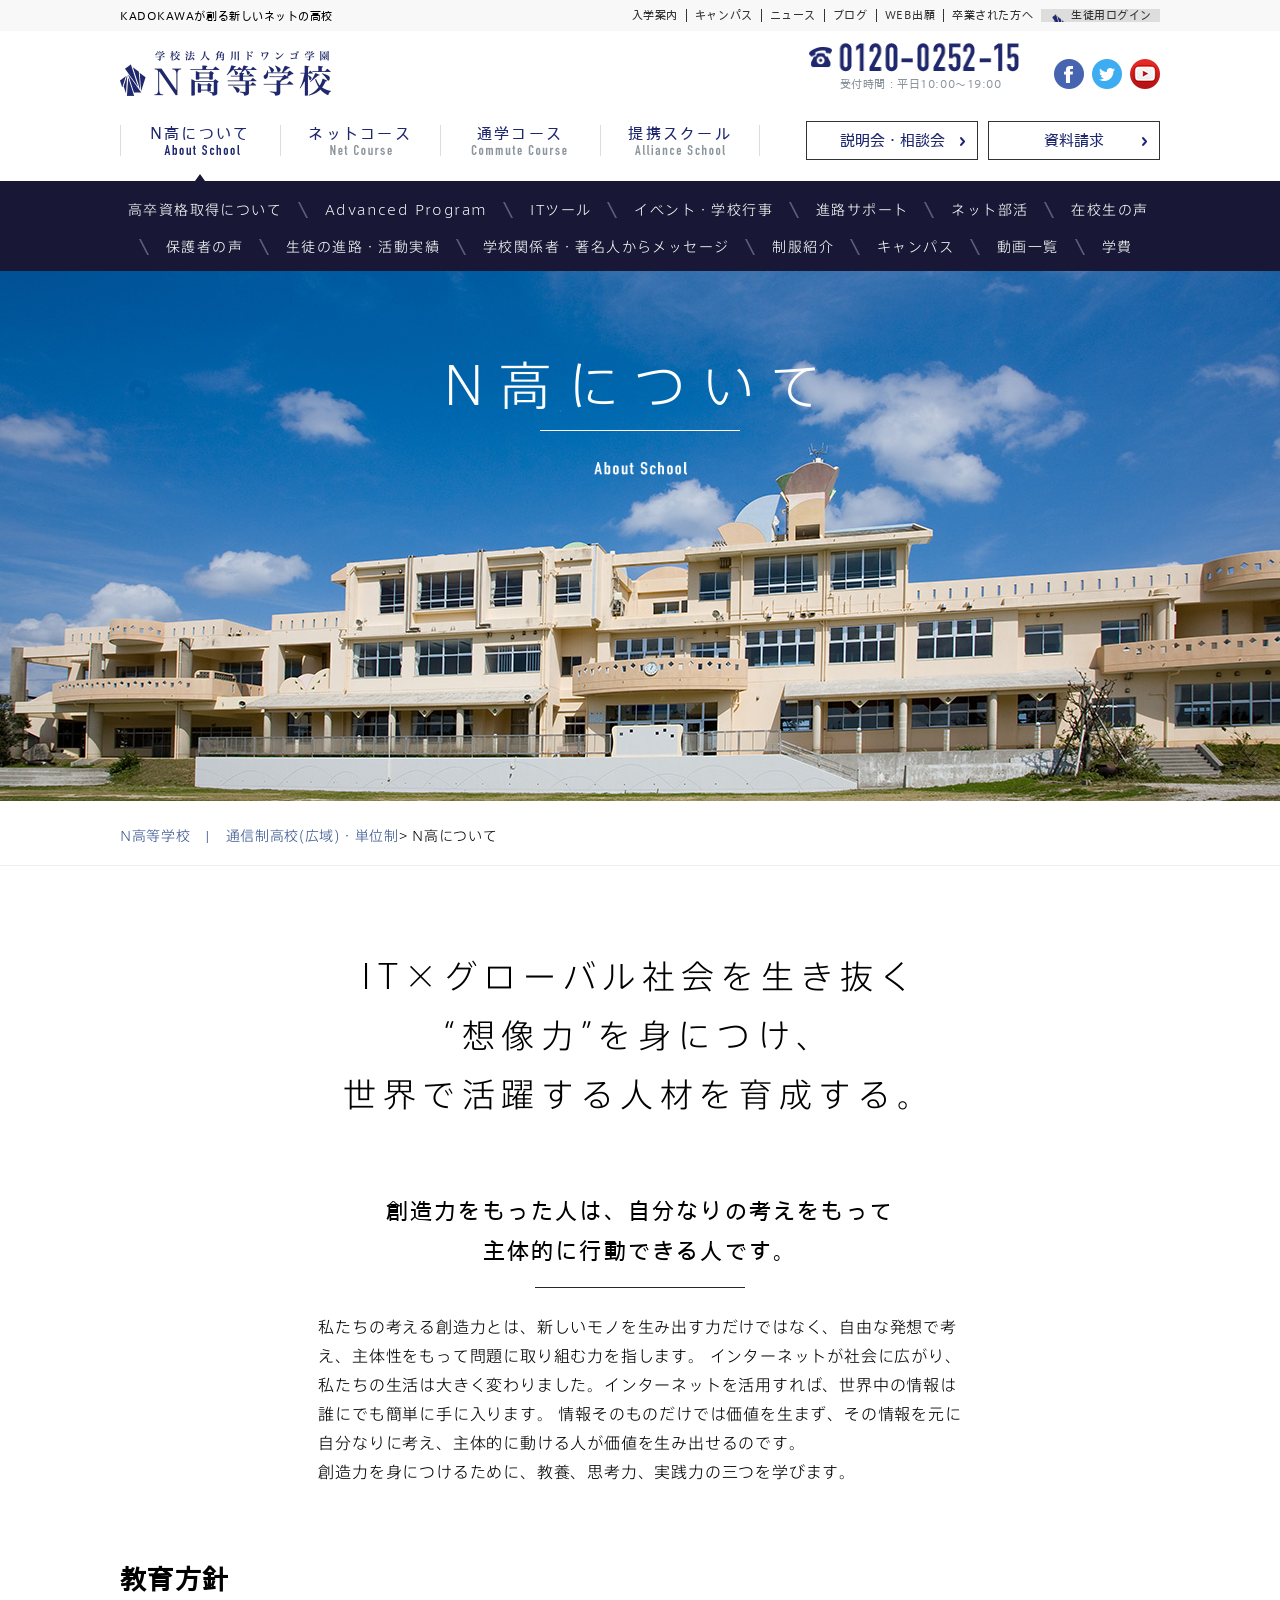
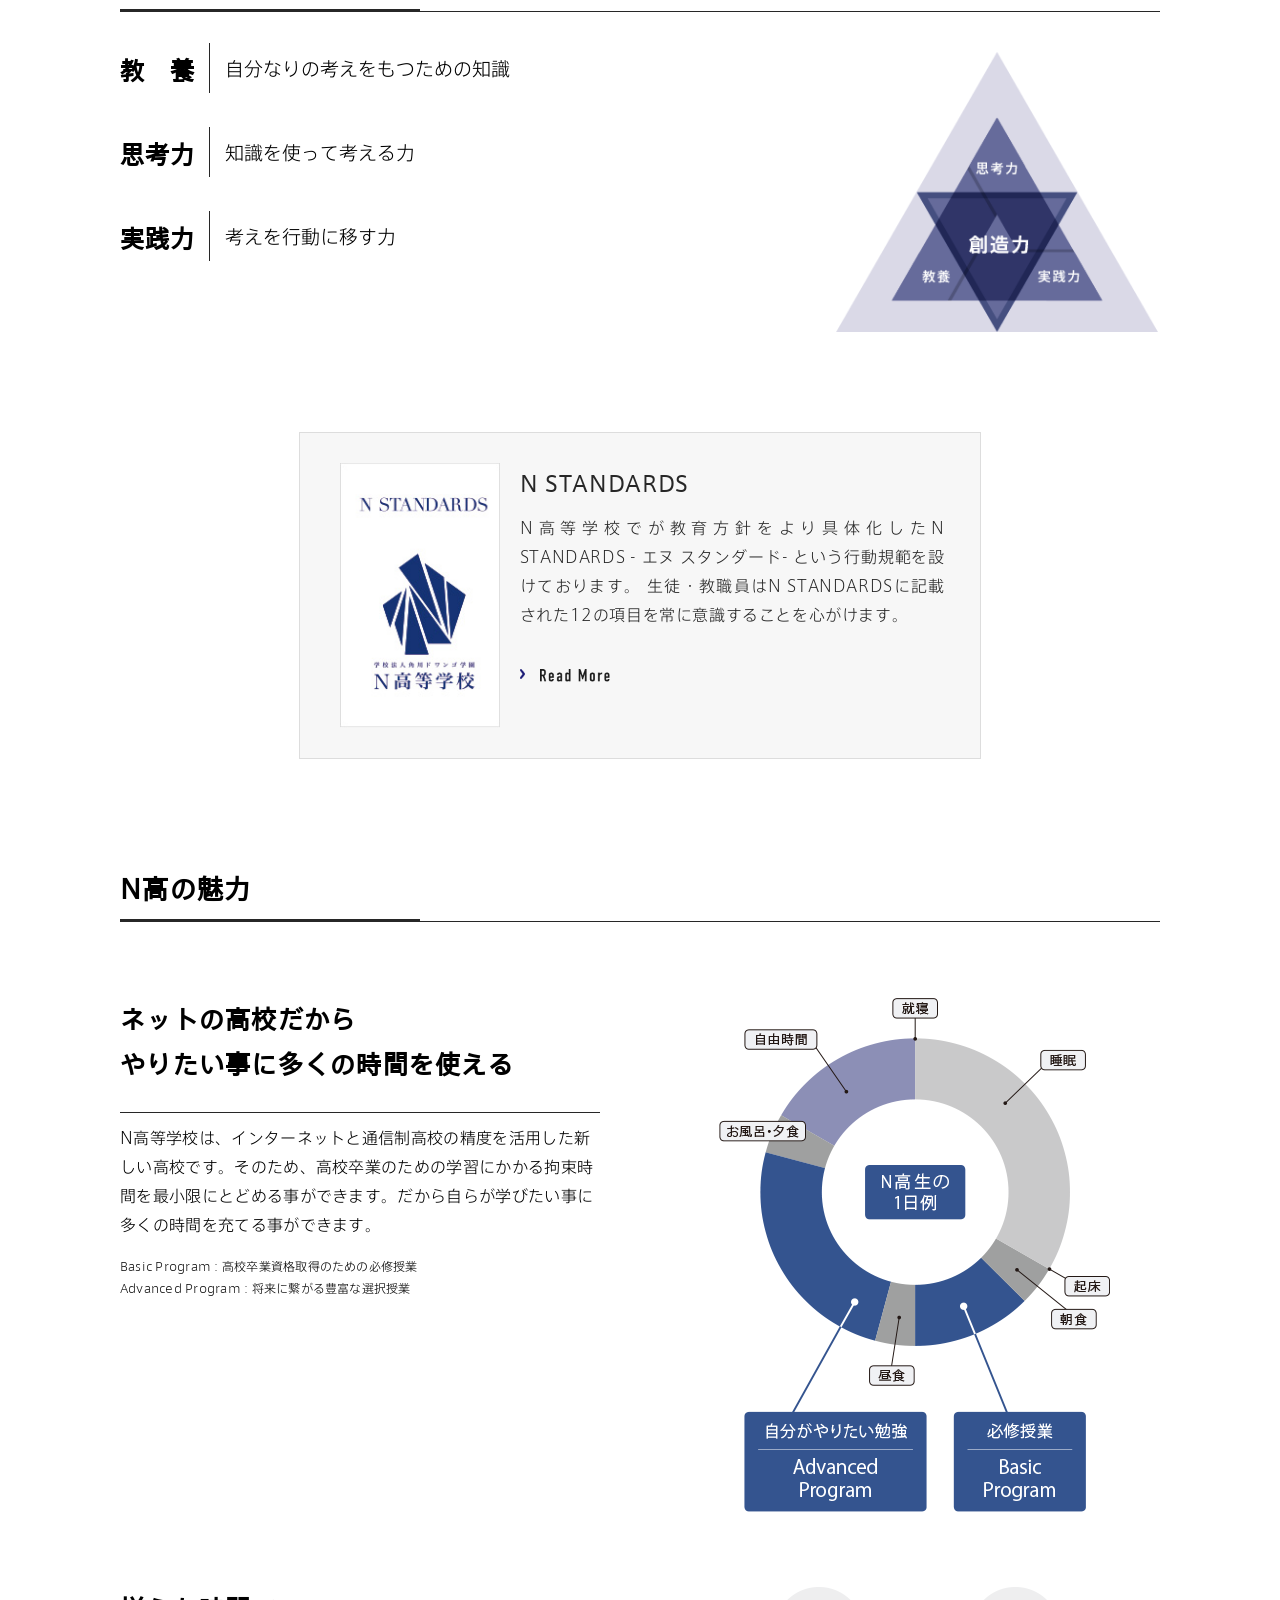
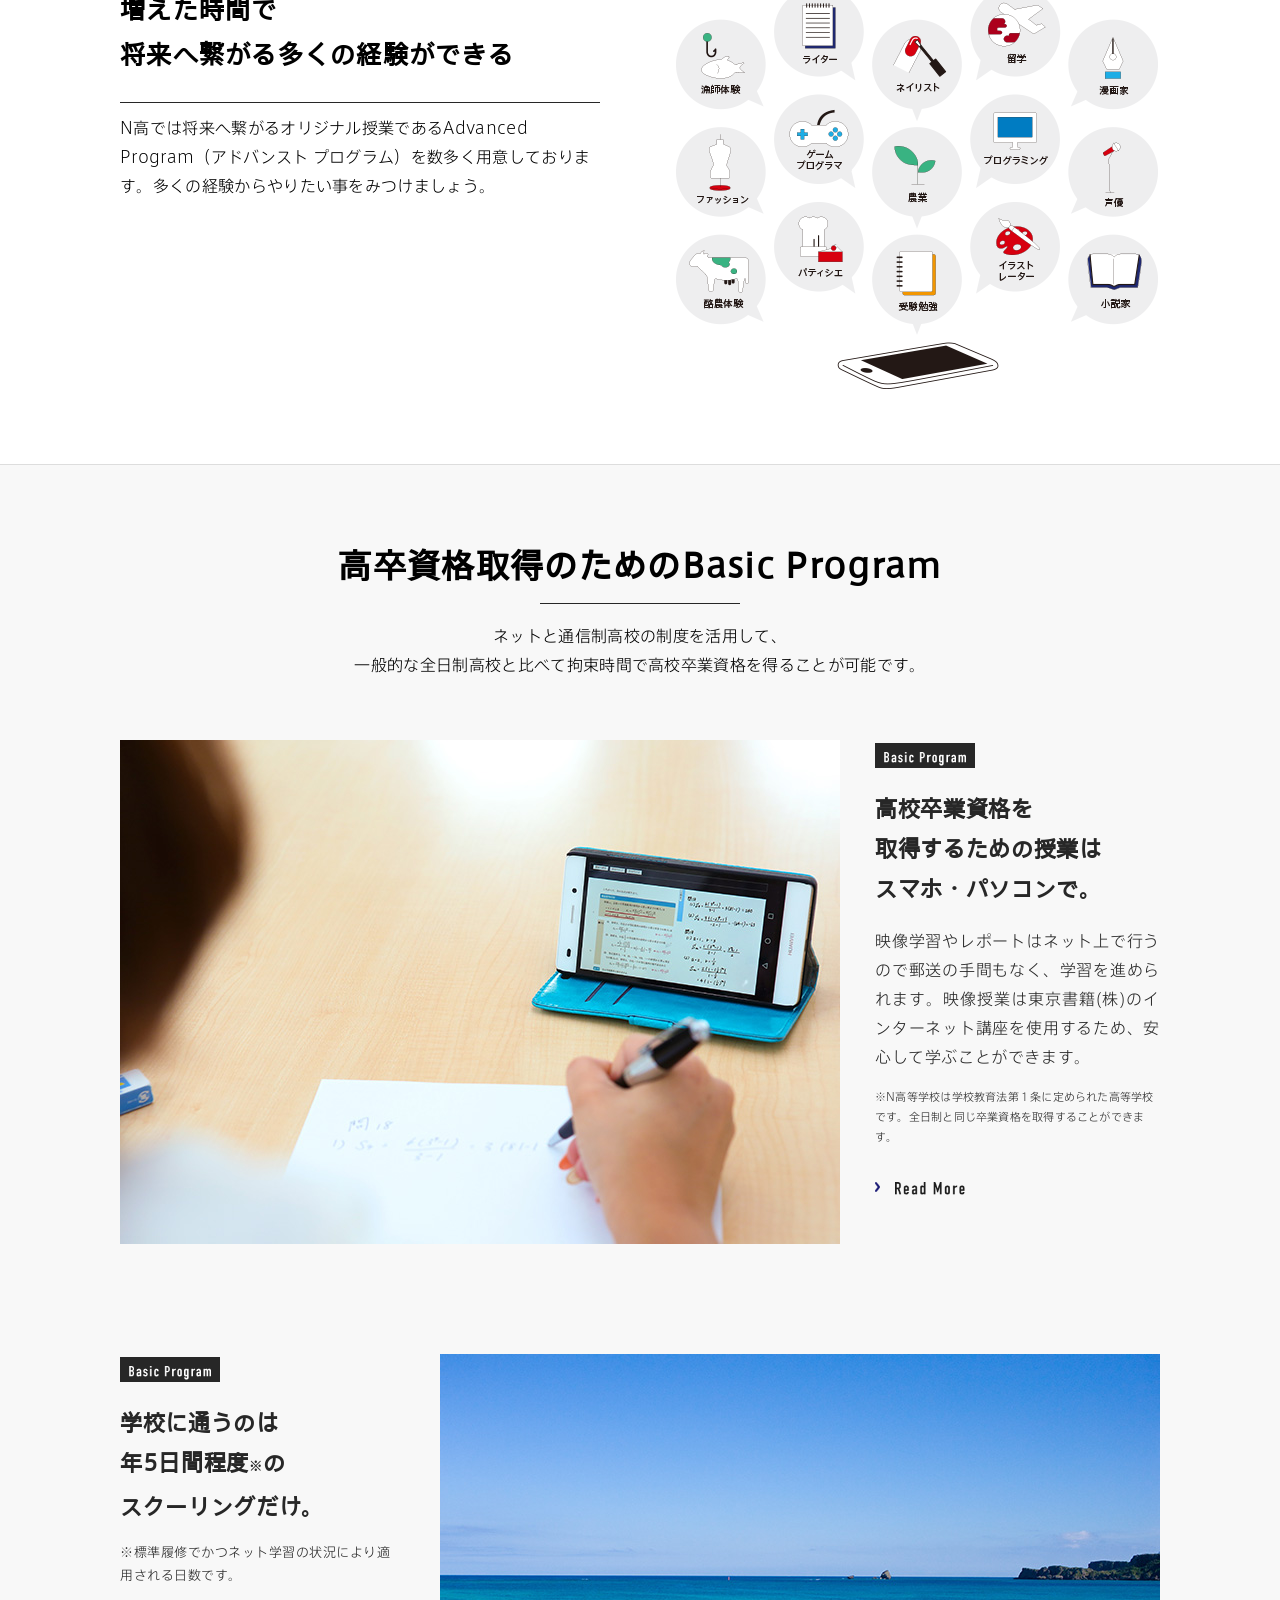
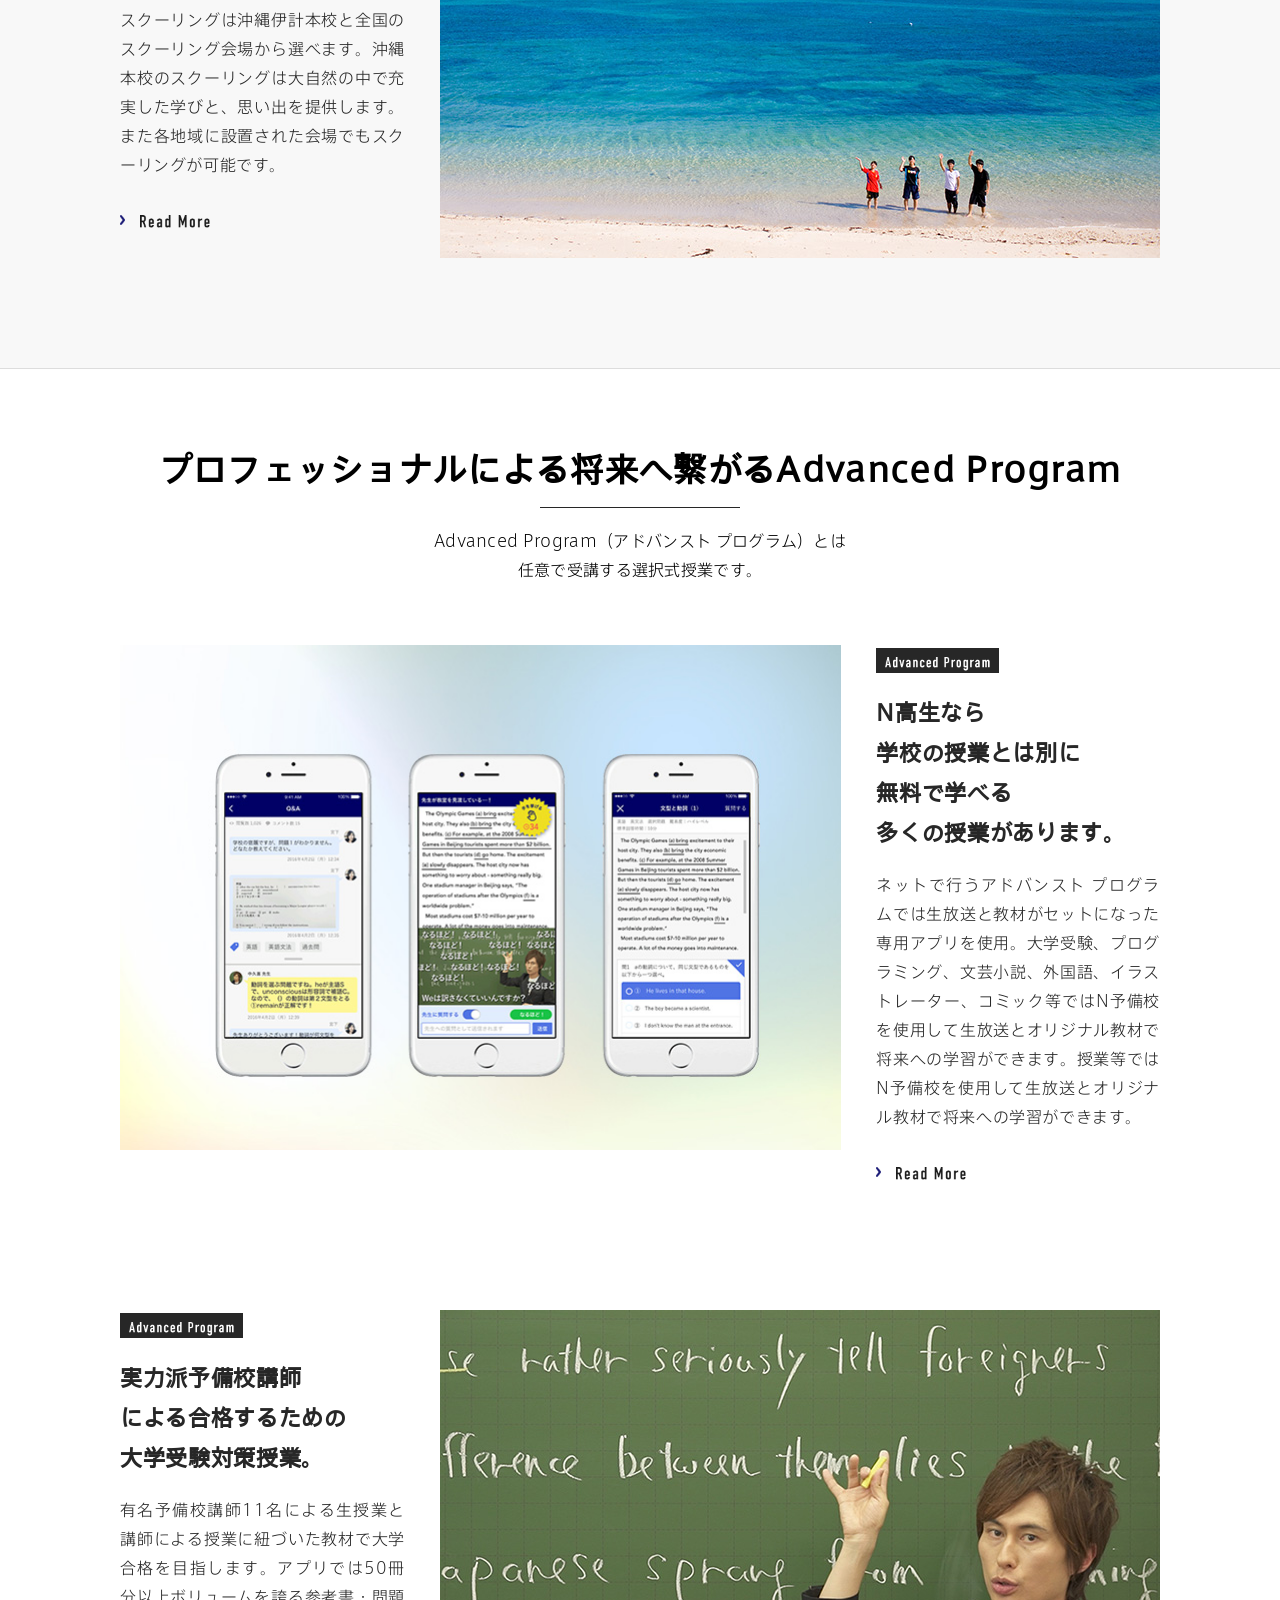
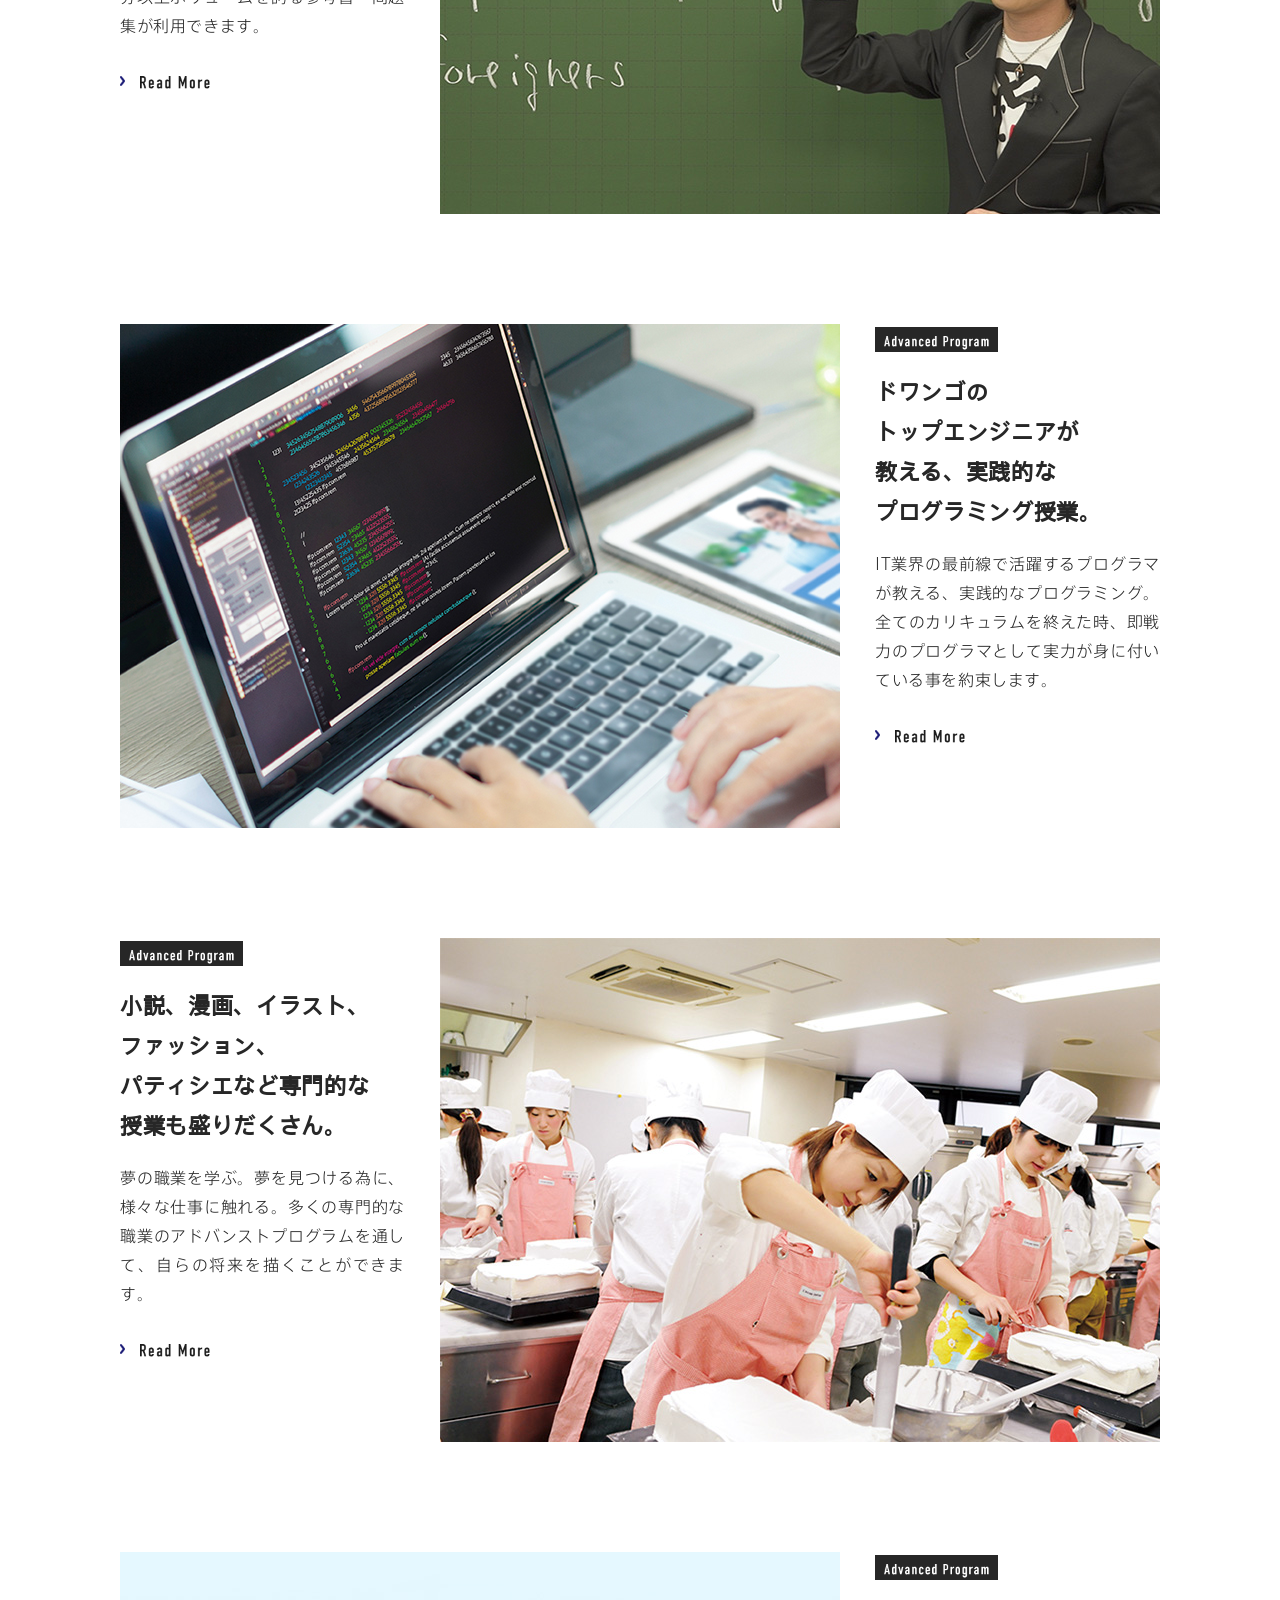
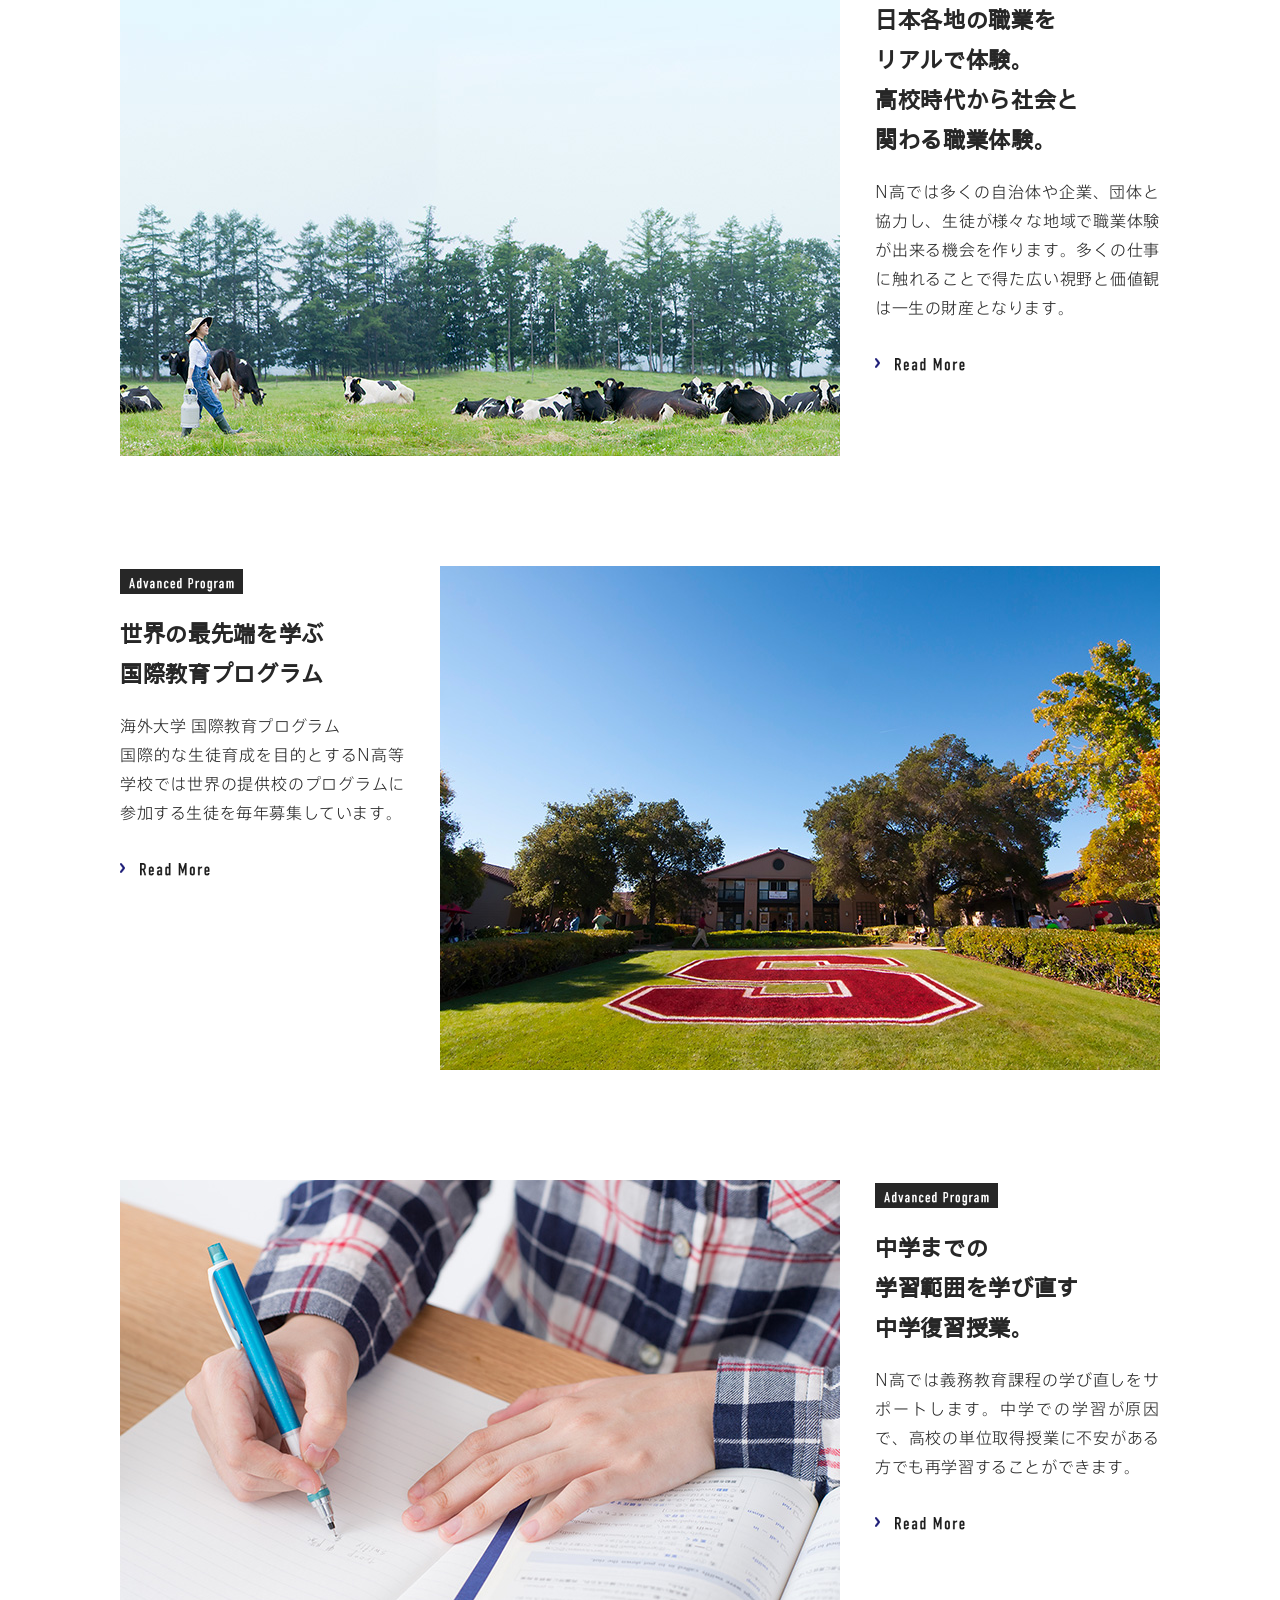
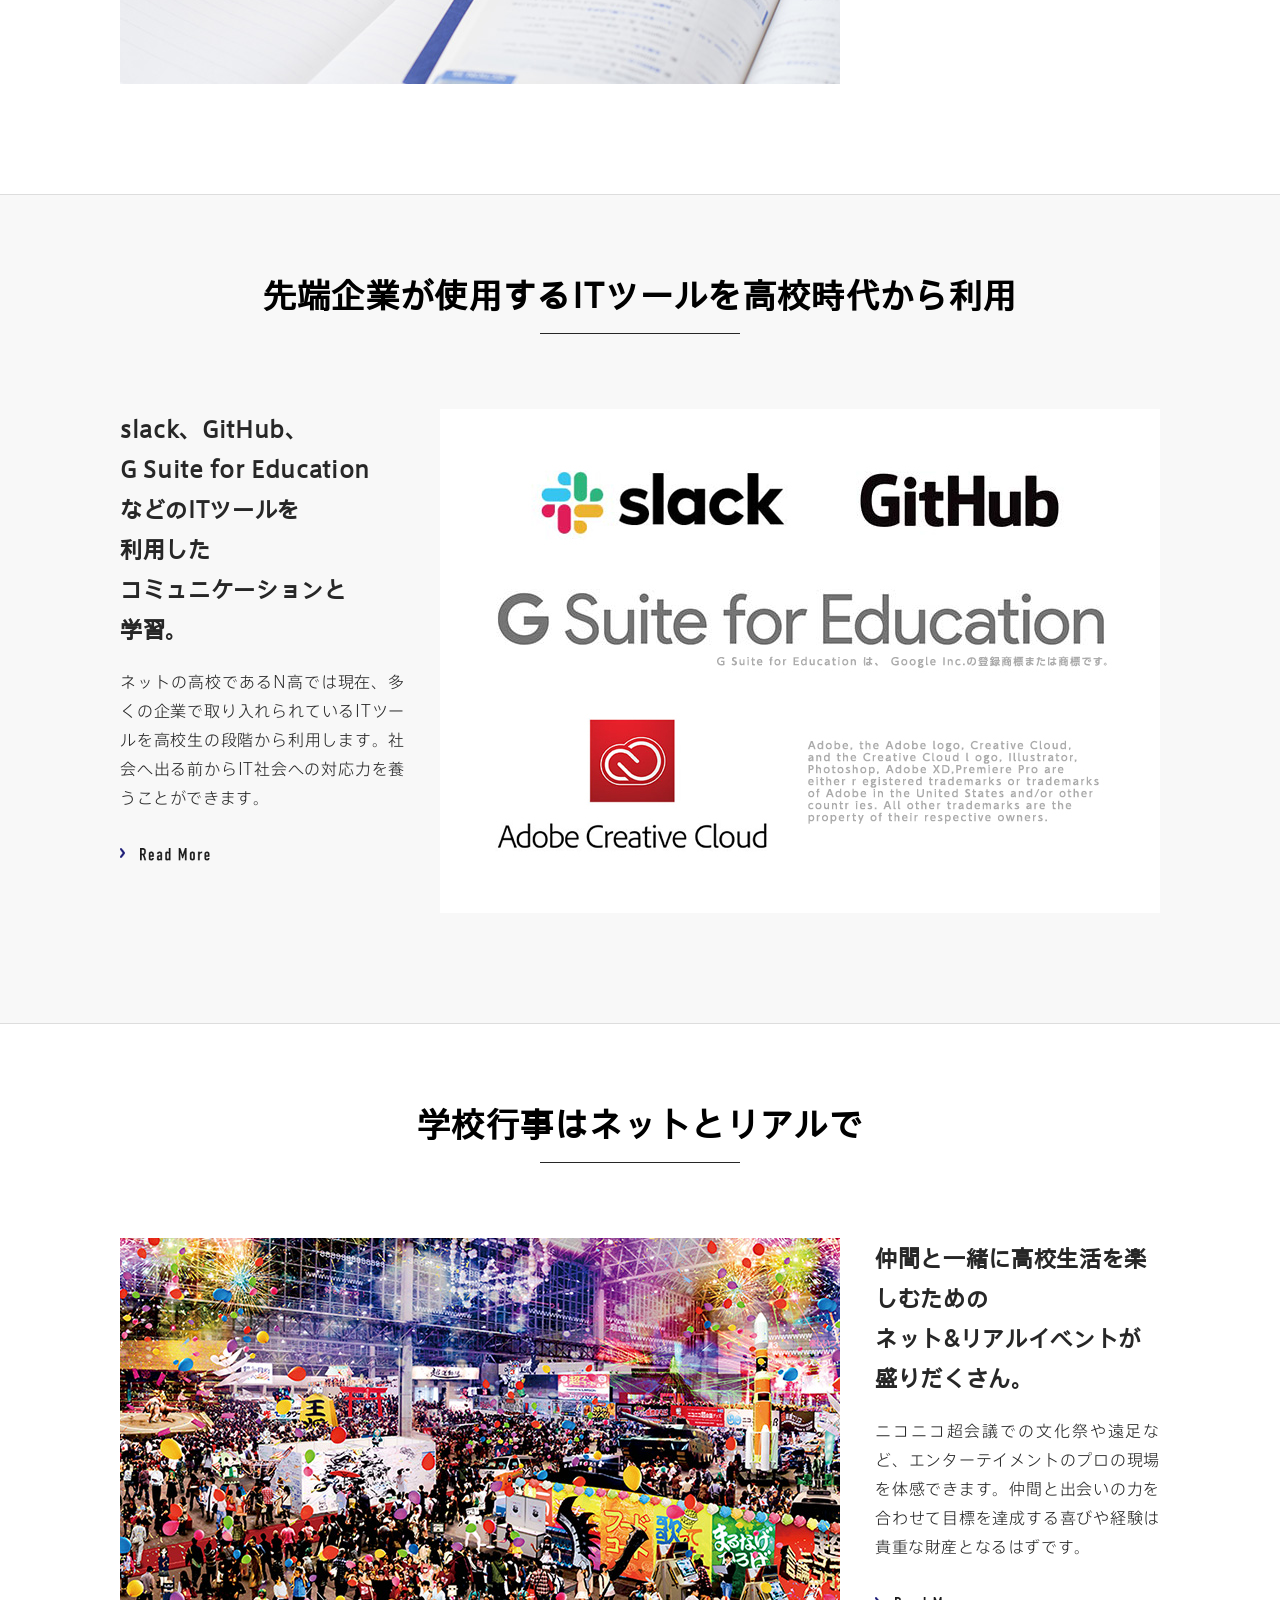
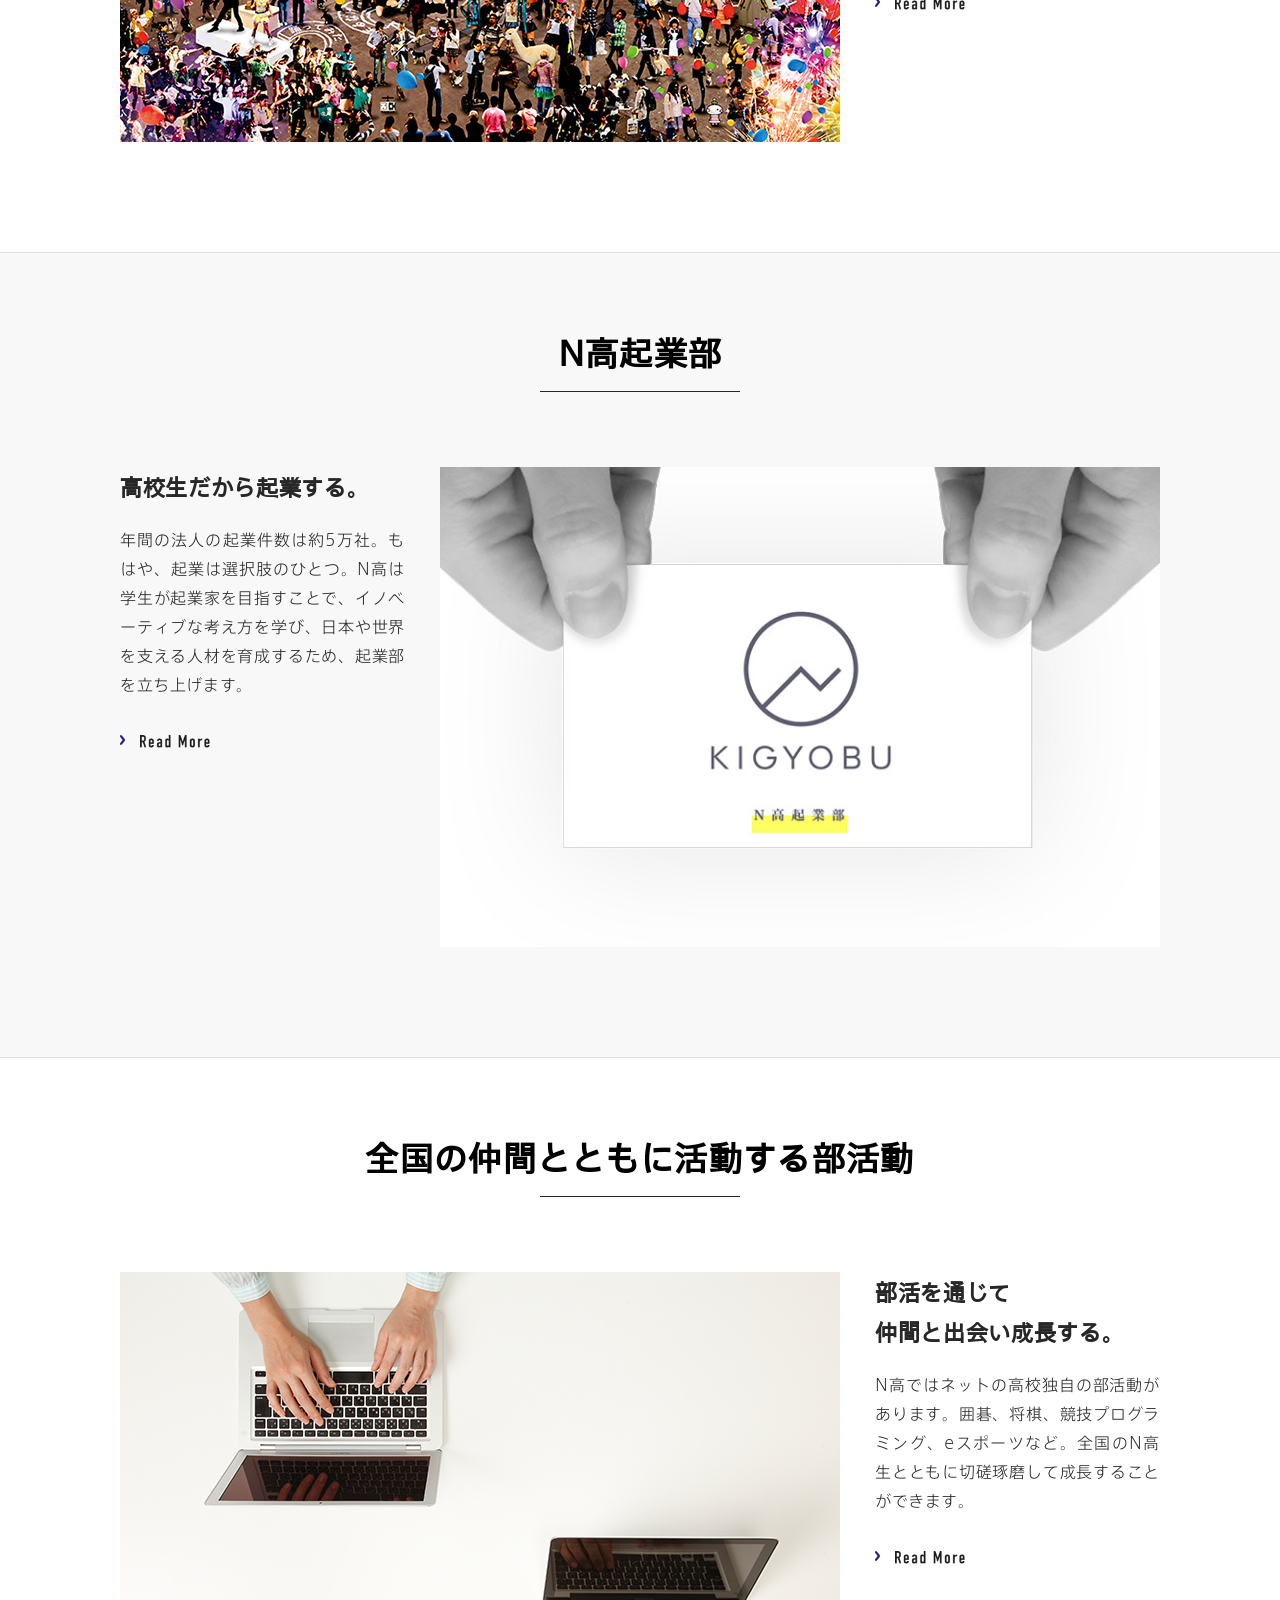
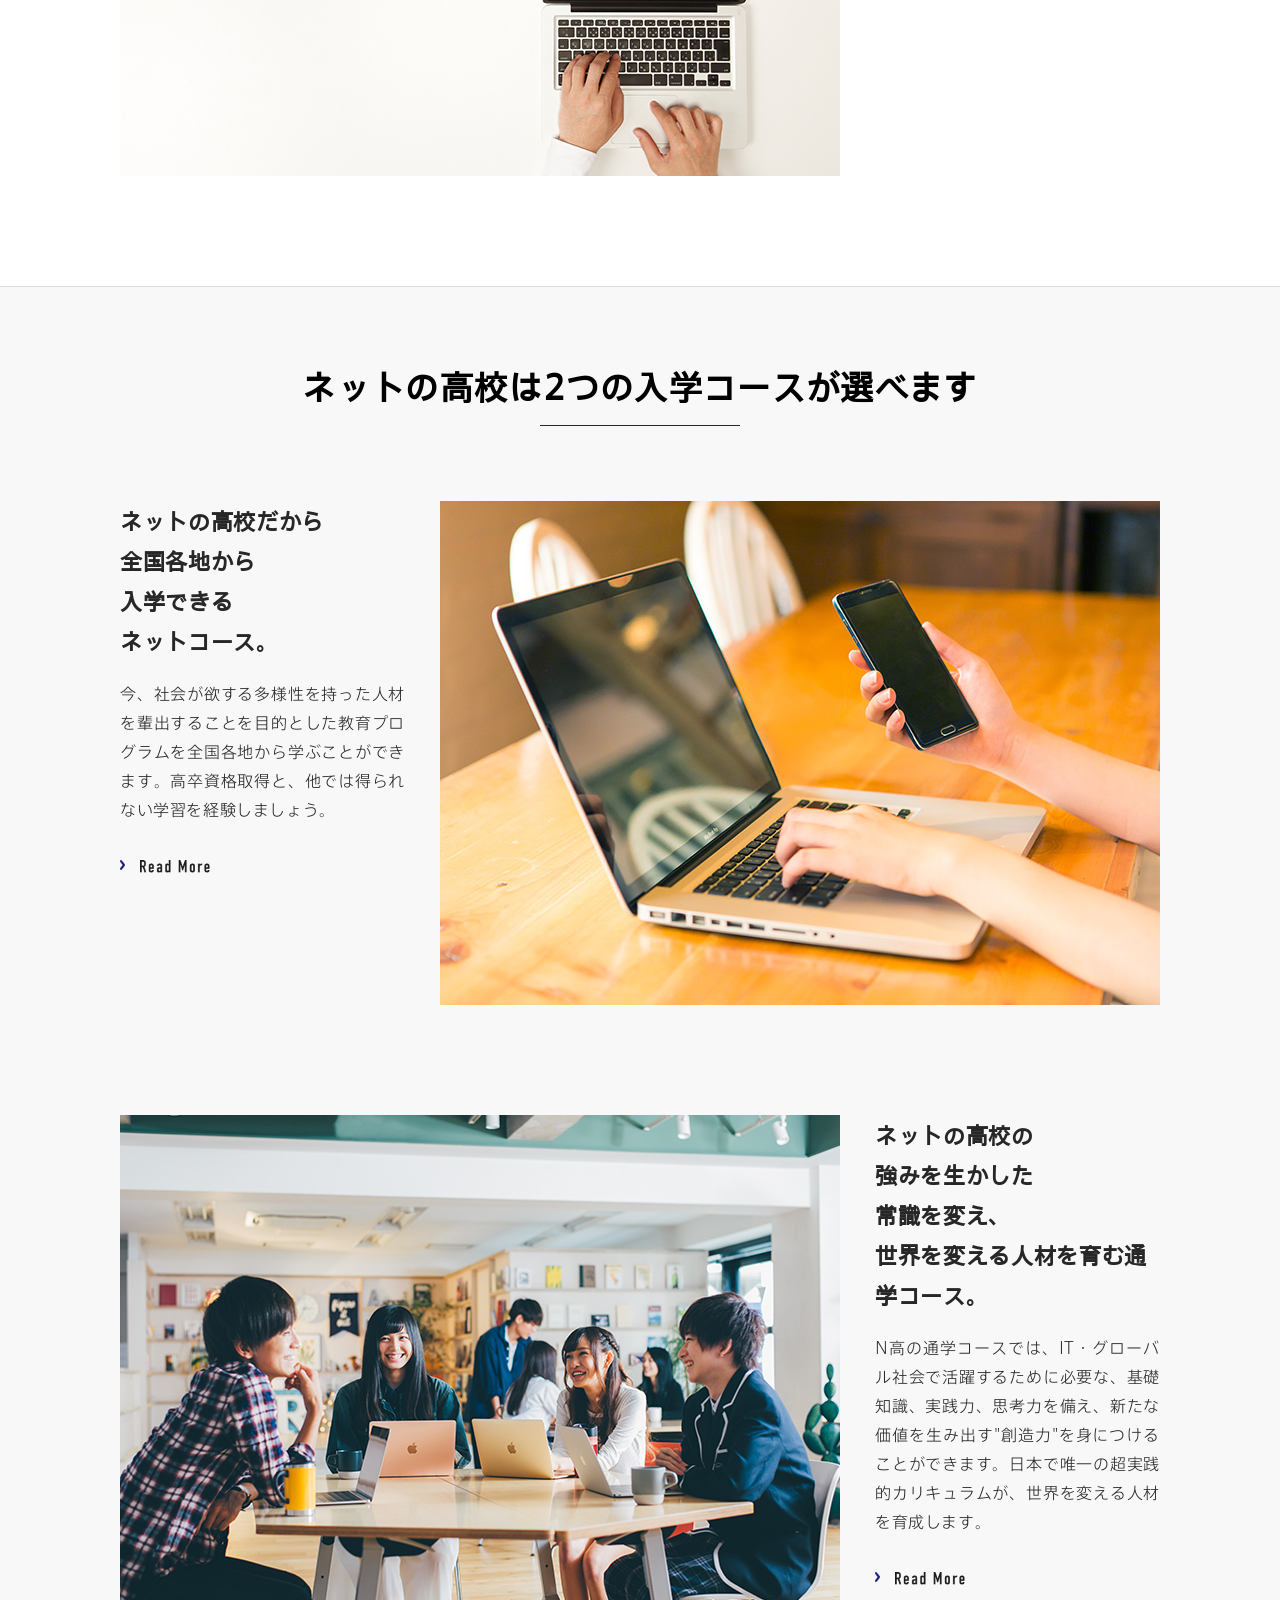
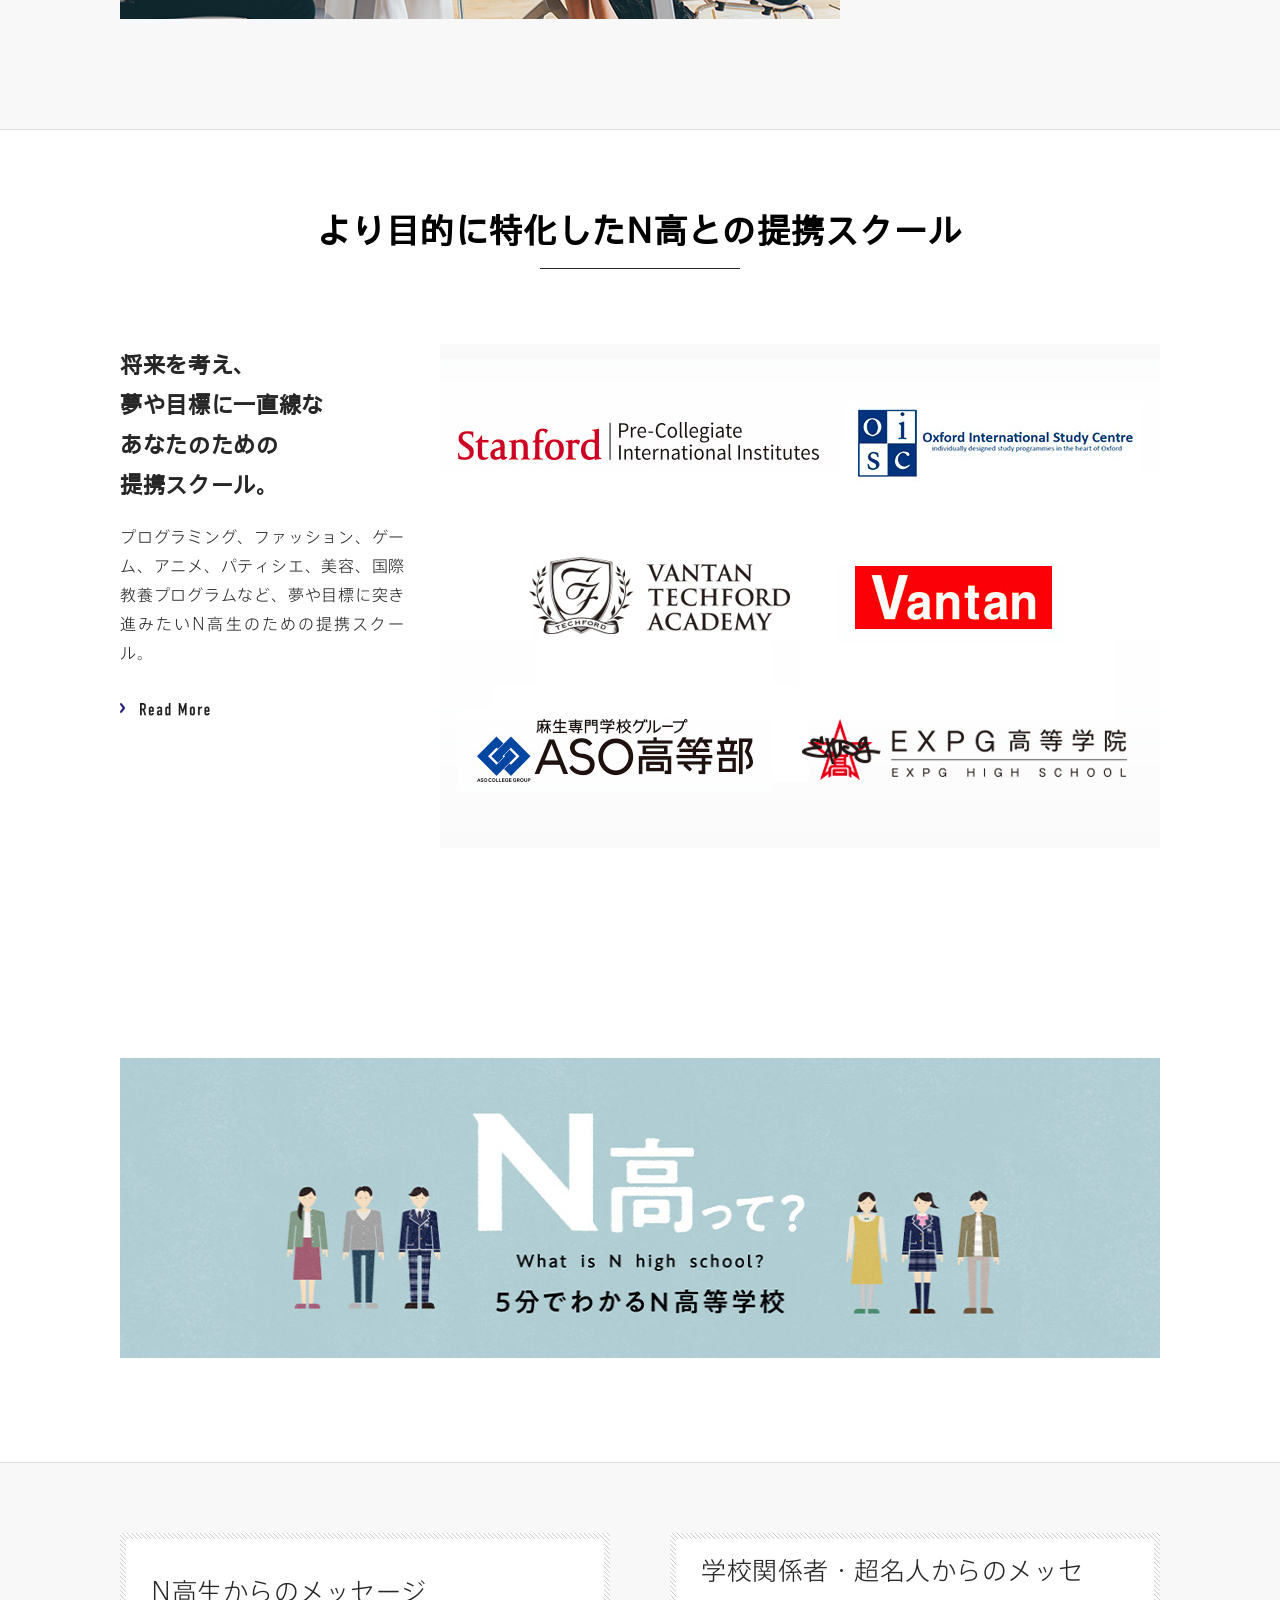
==== commit 149398b8: "headerTop nav部マークアップ修正 liの中に適切でないPを入れてしまったので削除" ====
--- a/index.html
+++ b/index.html
@@ -27,7 +27,7 @@
           }
         } else {
           if (flag === "hide") {
-            $(".fix-header").stop().animate({top:"-40px",opacity: 0}, 200);　　// 上まで行ったらopacityで消す
+            $(".fix-header").stop().animate({top:"-60px",opacity: 0}, 200);　　// 上まで行ったらopacityで消す
 		       
             flag = "view";
             }
@@ -61,14 +61,15 @@
             <div class="guide">
                 <p>KADOKAWAが創る新しいネットの高校</p>
                 <ul class="guide-link">
-                    <li><p><a href="#">入学案内</a></p></li>
-                    <li class="boder"><p><a href="#">キャンパス</a></p></li>
-                    <li class="boder"><p><a href="#">ニュース</a></p></li>
-                    <li class="boder"><p><a href="#">ブログ</a></p></li>
-                    <li class="boder"><p><a href="#">WEB出願</a></p></li>
-                    <li class="boder"><p><a href="#">卒業された方へ</a></p></li>
-                    <li class="nkou-icon"><p><a href="#">生徒用ログイン</a></p></li>
-               </ul>    
+                    <li><a href="#">入学案内</a></li>
+                    <li class="boder"><a href="#">キャンパス</a></li>
+                    <li class="boder"><a href="#">ニュース</a></li>
+                    <li class="boder"><a href="#">ブログ</a></li>
+                    <li class="boder"><a href="#">WEB出願</a></li>
+                    <li class="boder"><a href="#">卒業された方へ</a></li>
+                    <li class="nkou-icon"><a href="#">生徒用ログイン</a></li>
+               </ul>
+               
             </div>
         </seciton>
         <section class="header-main">
@@ -172,7 +173,7 @@
                 </div>
                 <div class="standards-link">
                     <a href="#">
-                        <img class="standards-link-btn" src="common/image/credo_card.jpg" alt="N高ロゴ、リンクボタン">
+                        <img class="standards-link-btn" src="common/image/credo_card.jpg" width="160" height="265" alt="N高ロゴ、リンクボタン">
                         <div class="standards-link-text">
                             <h3>N STANDARDS</h3>
                             <p class="standards">
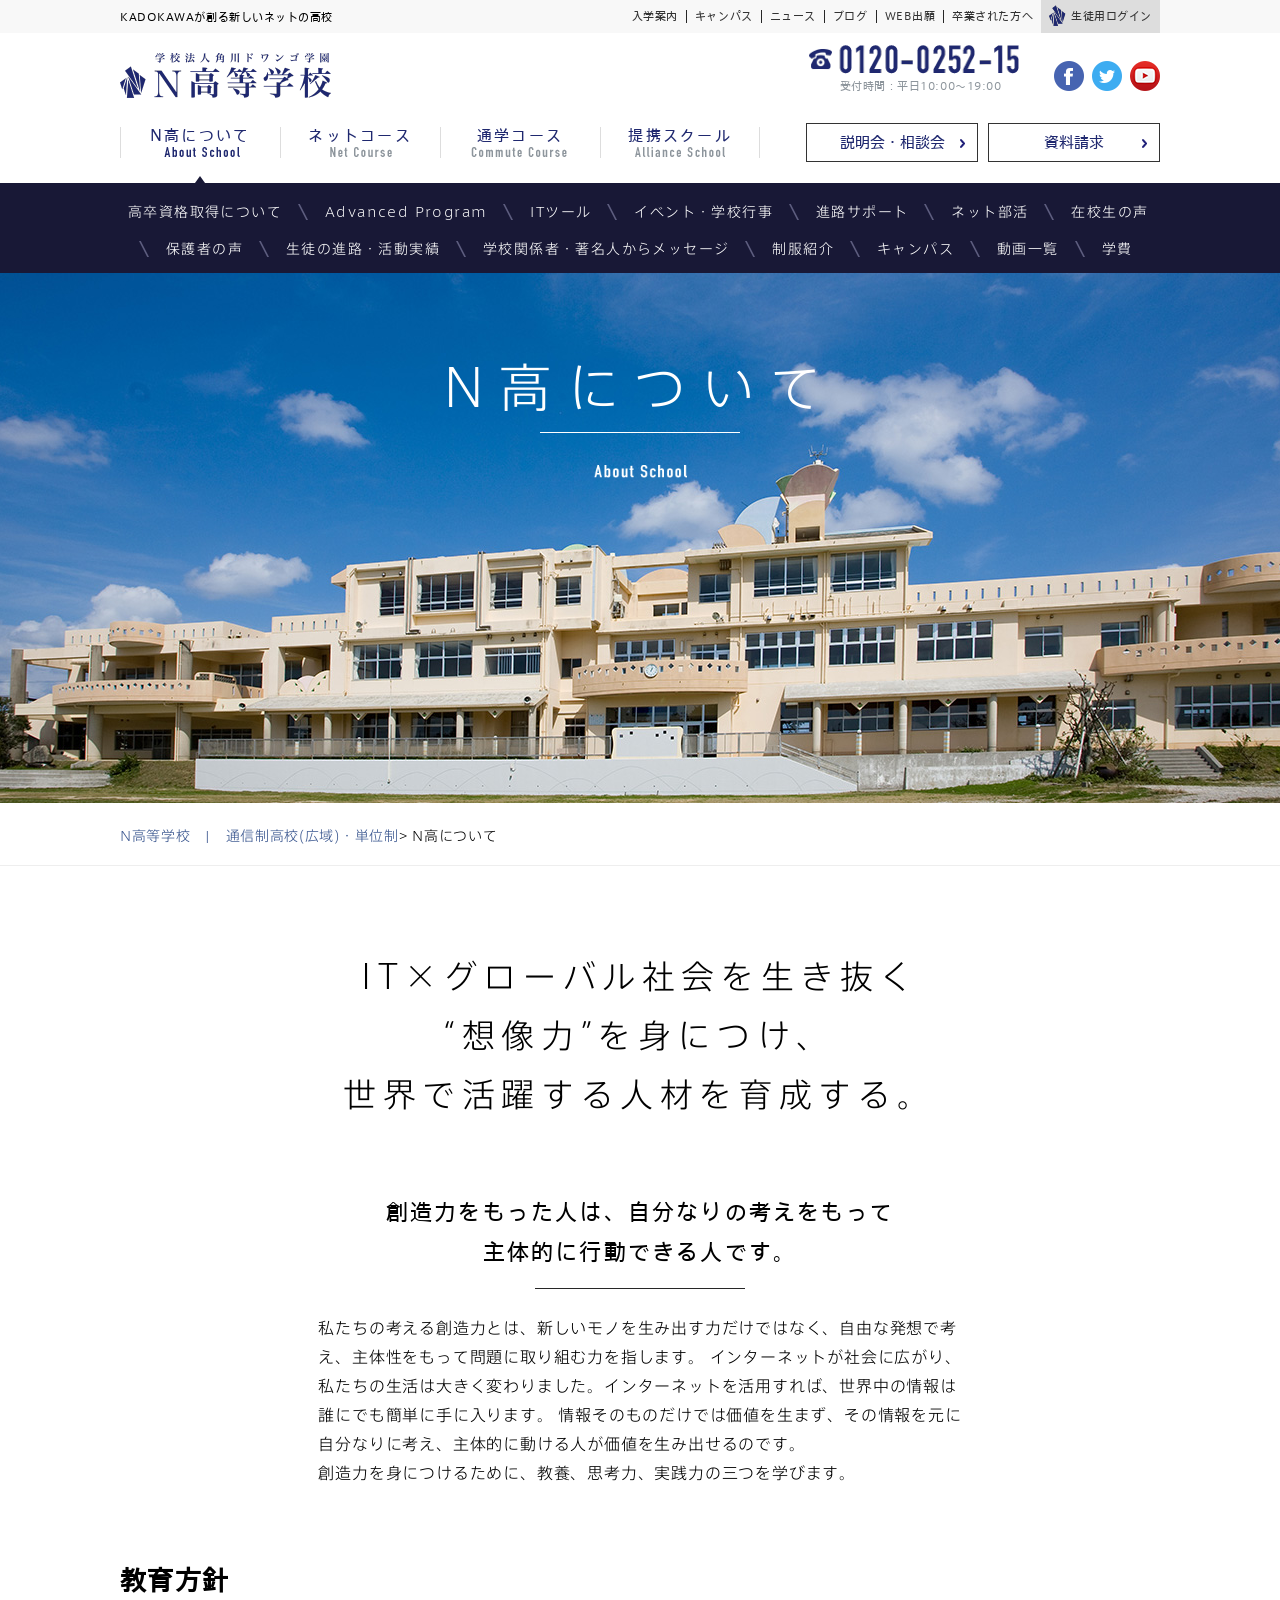
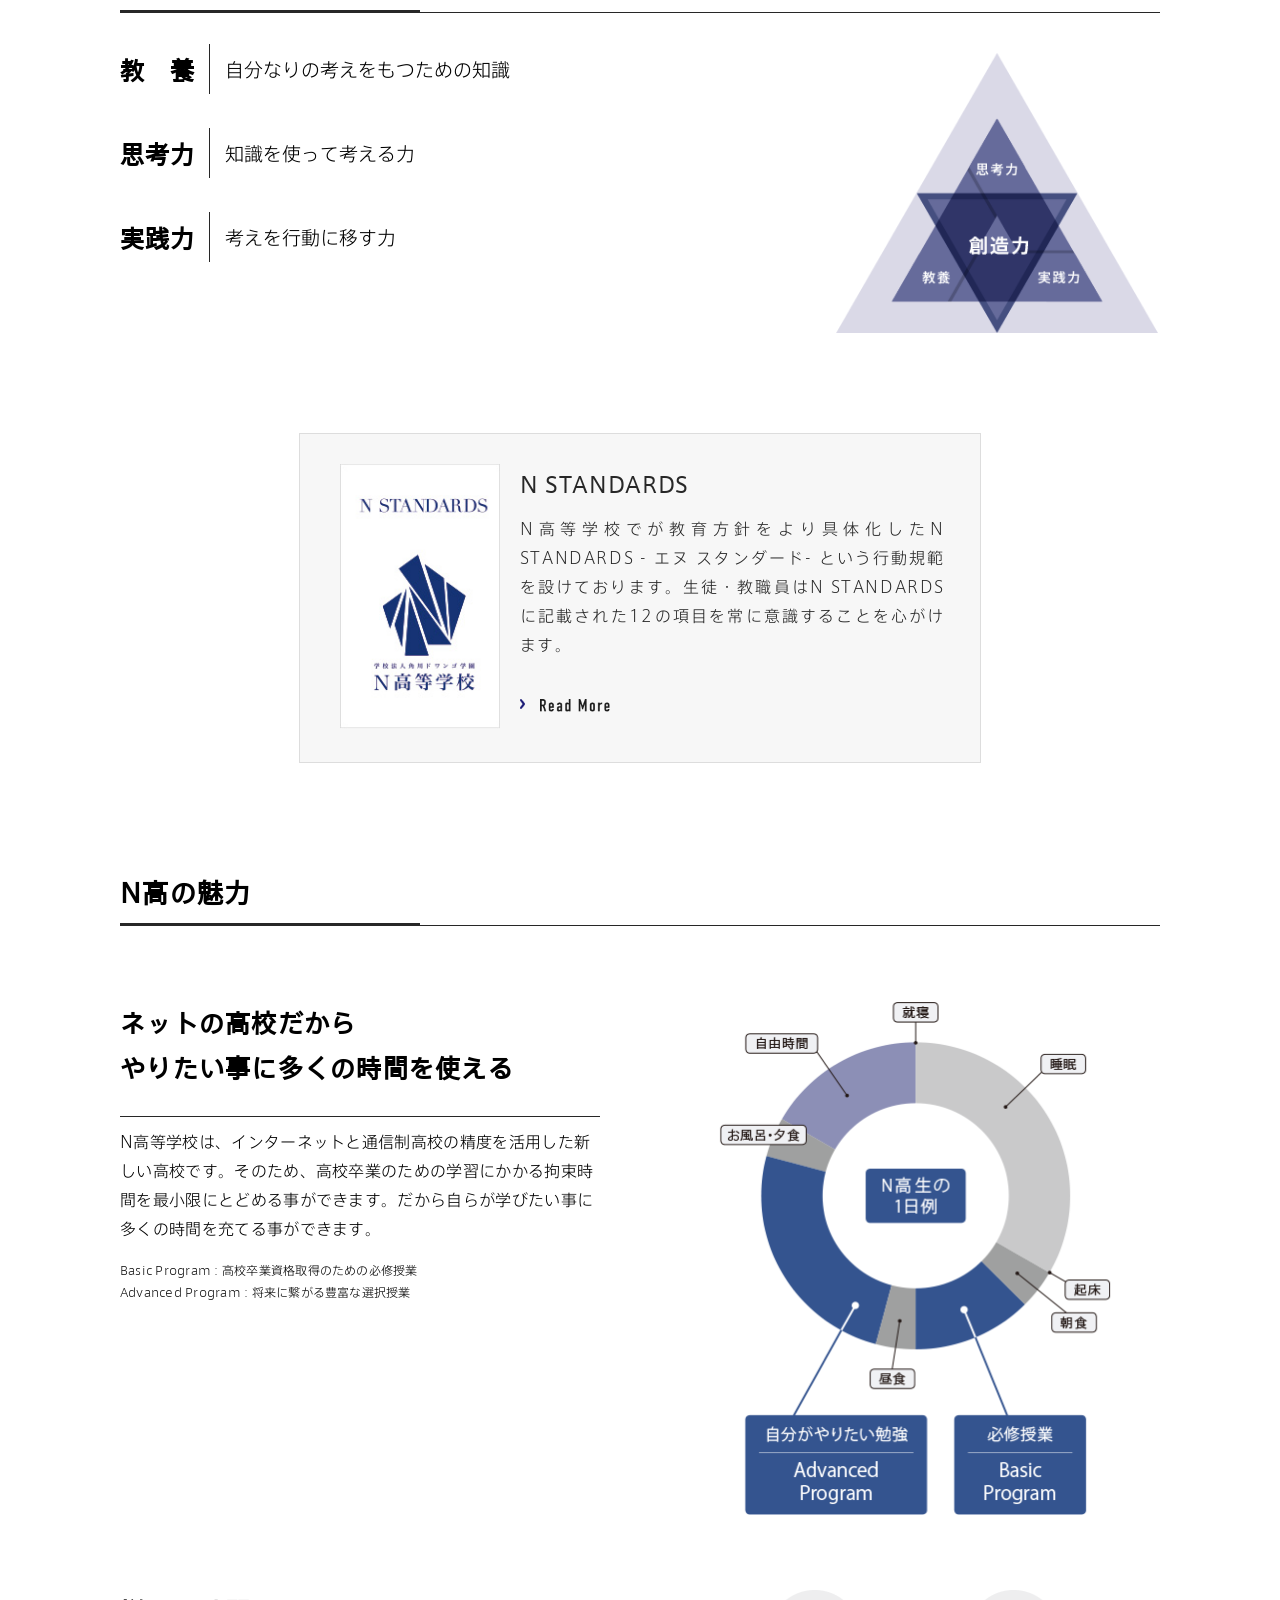
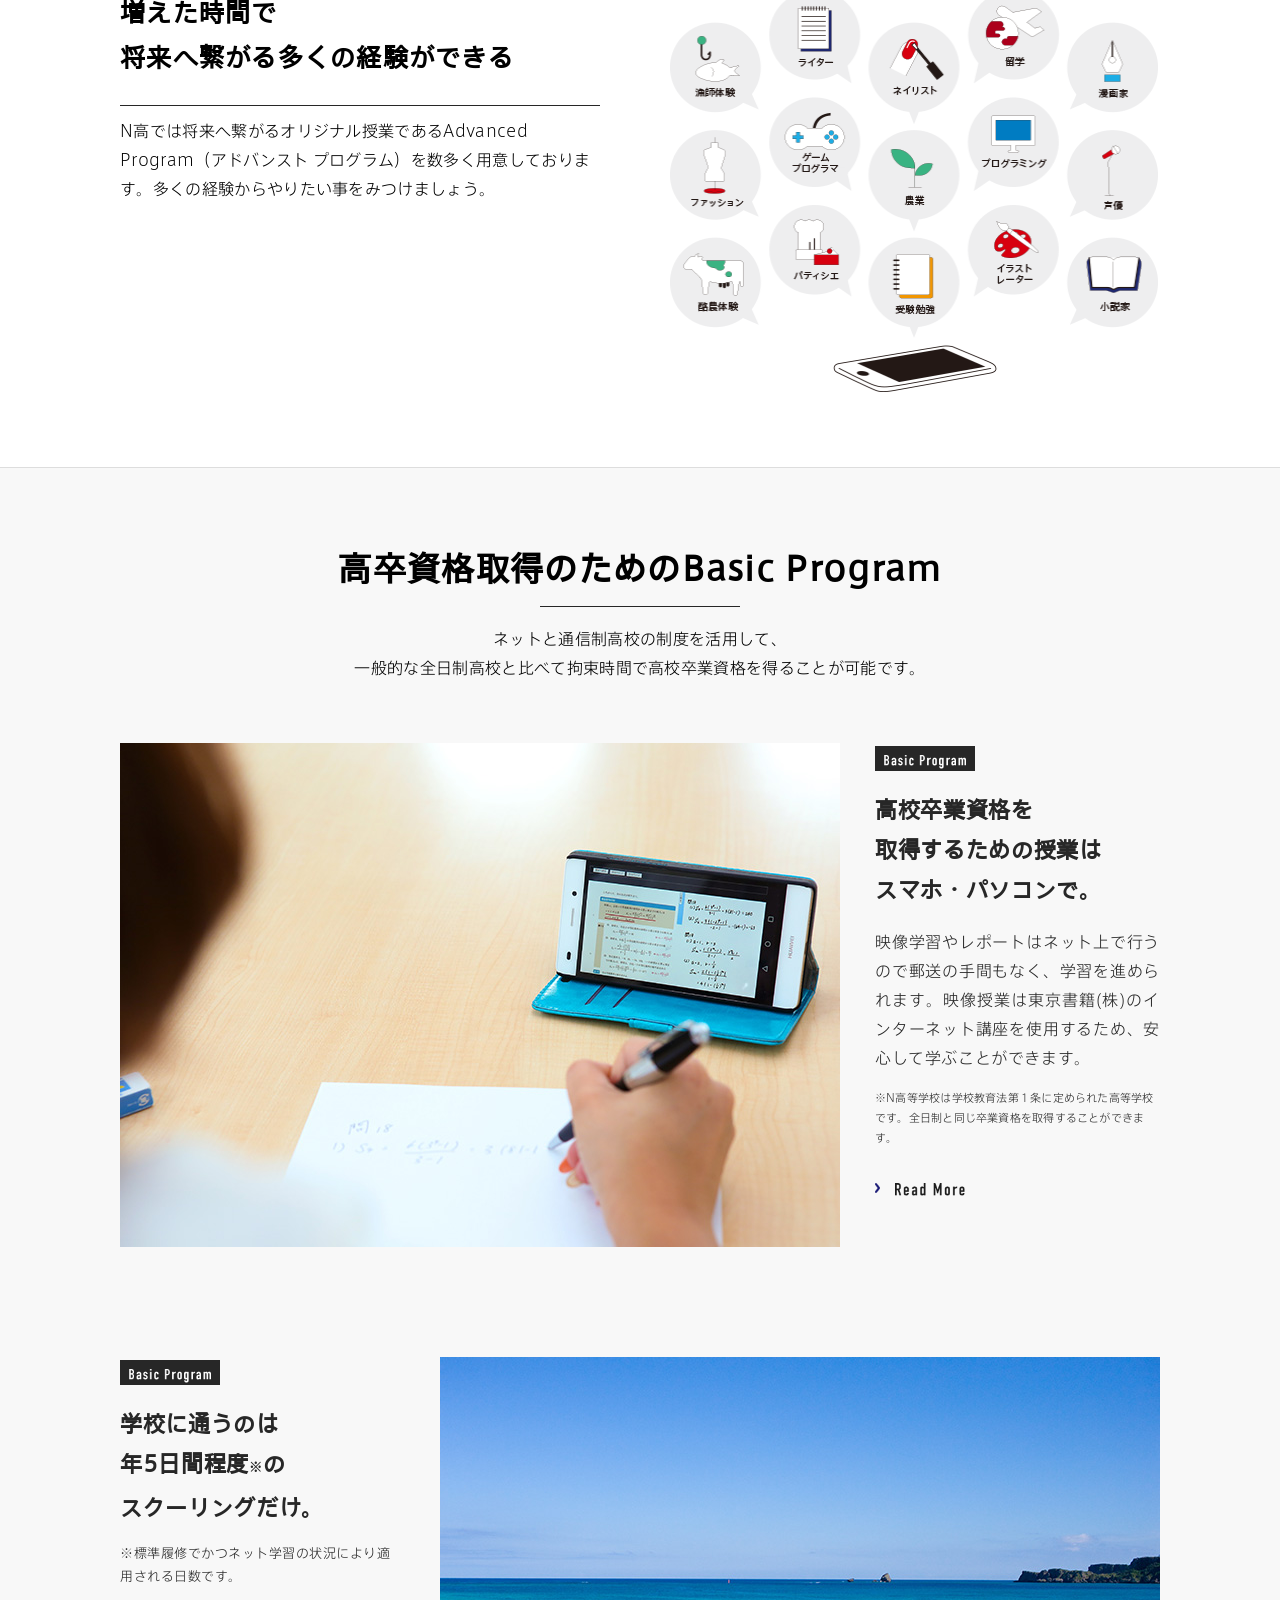
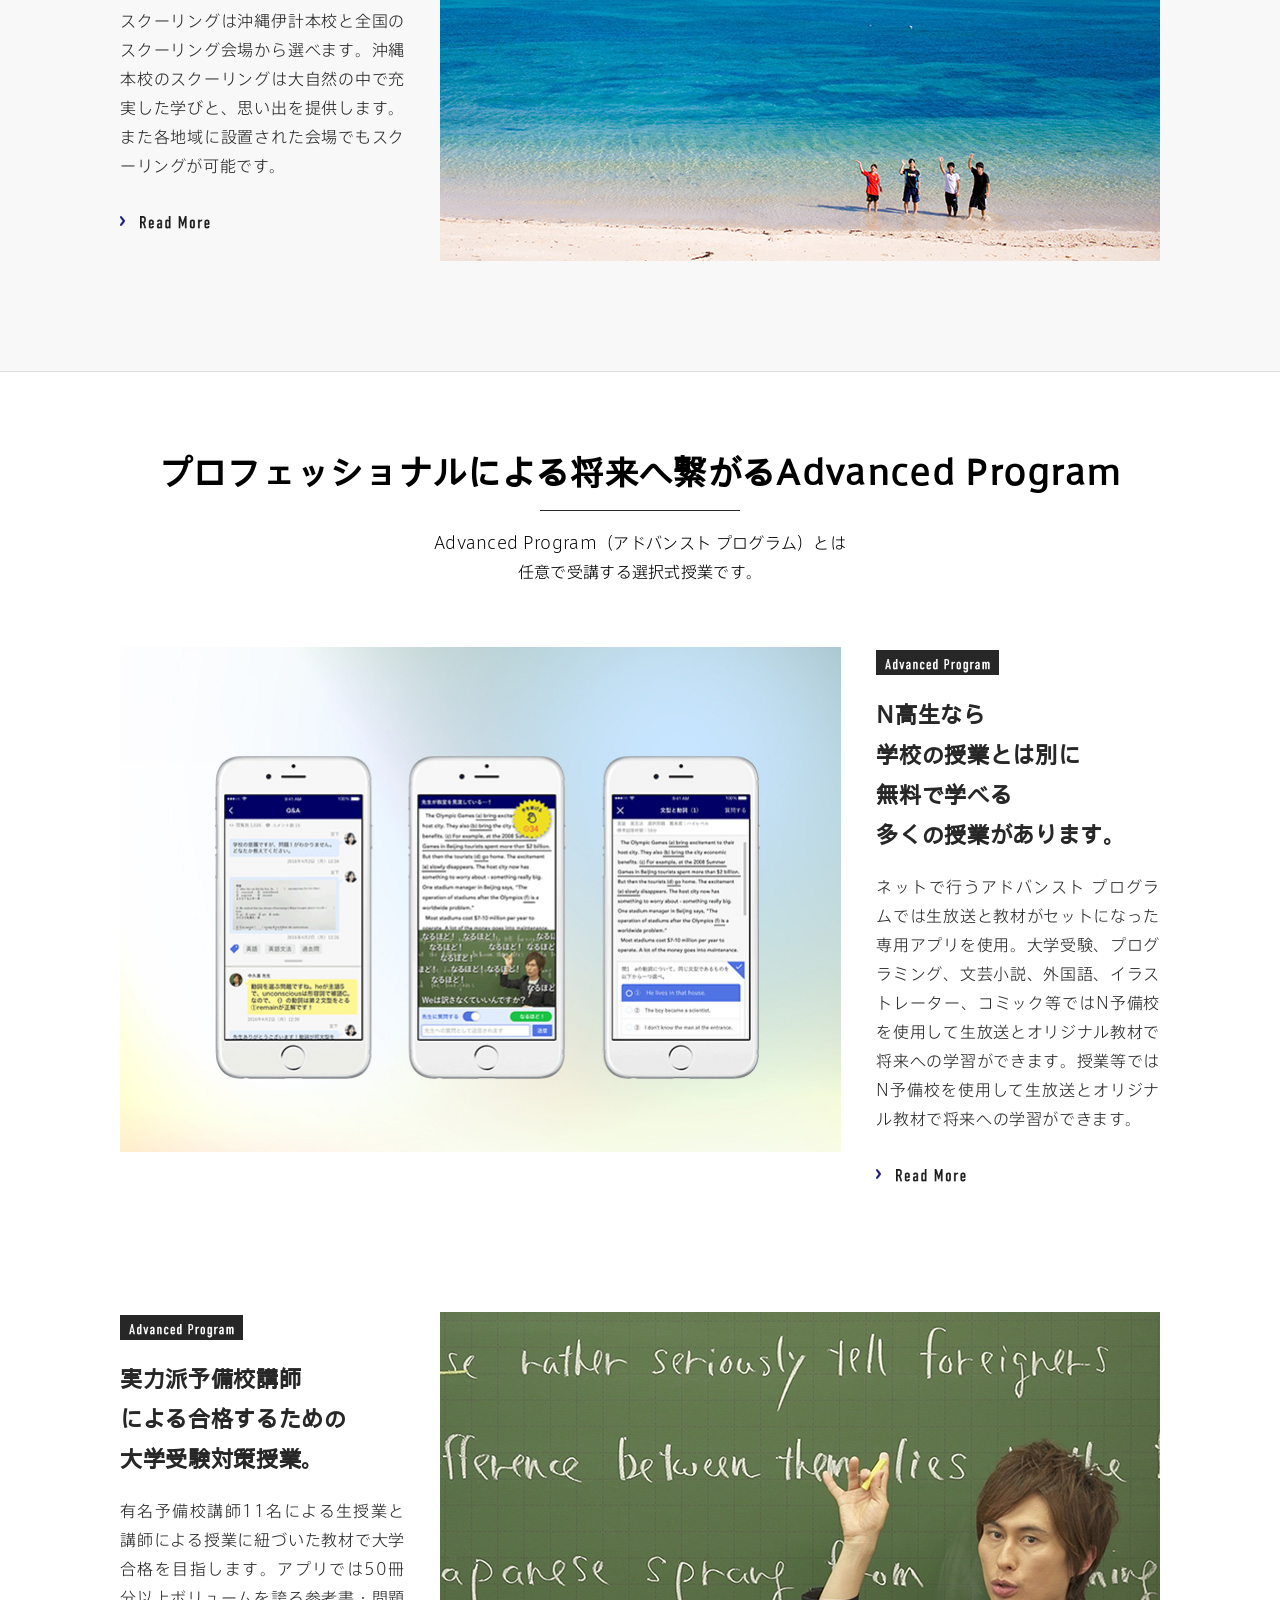
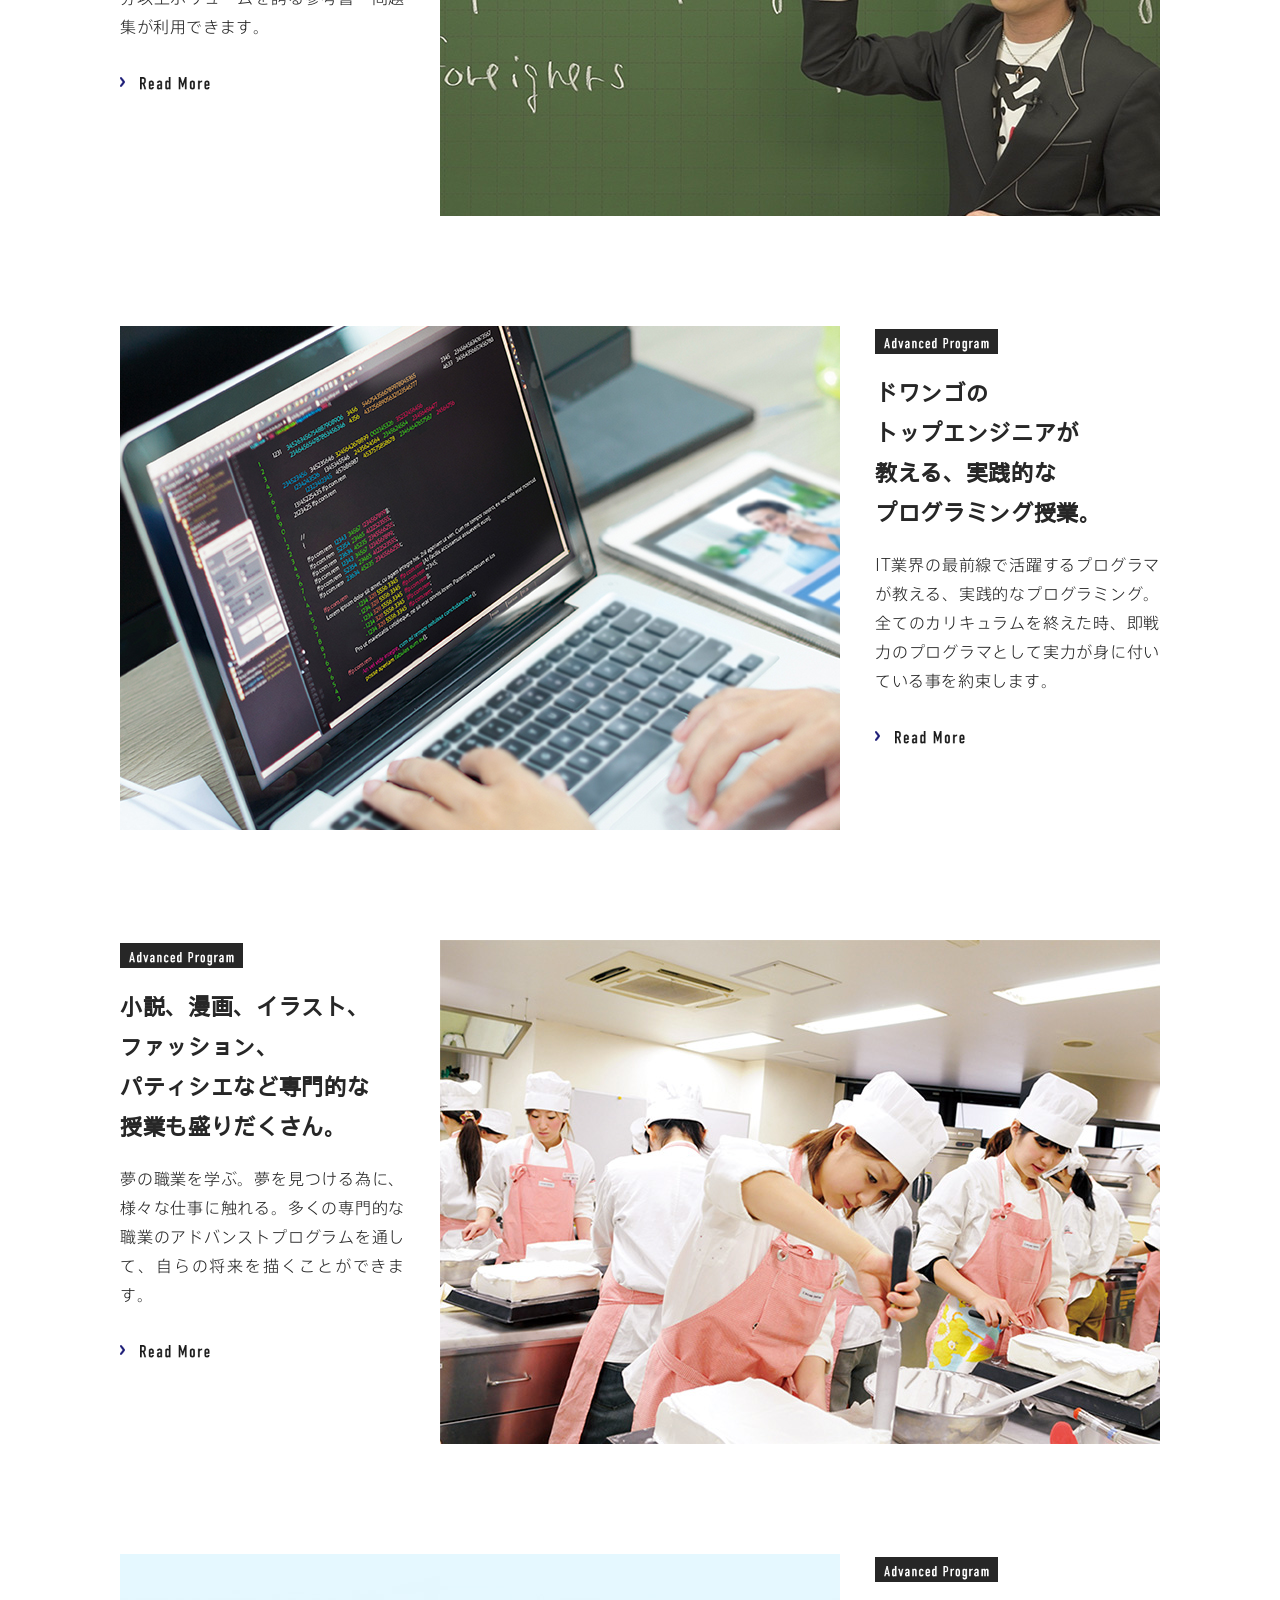
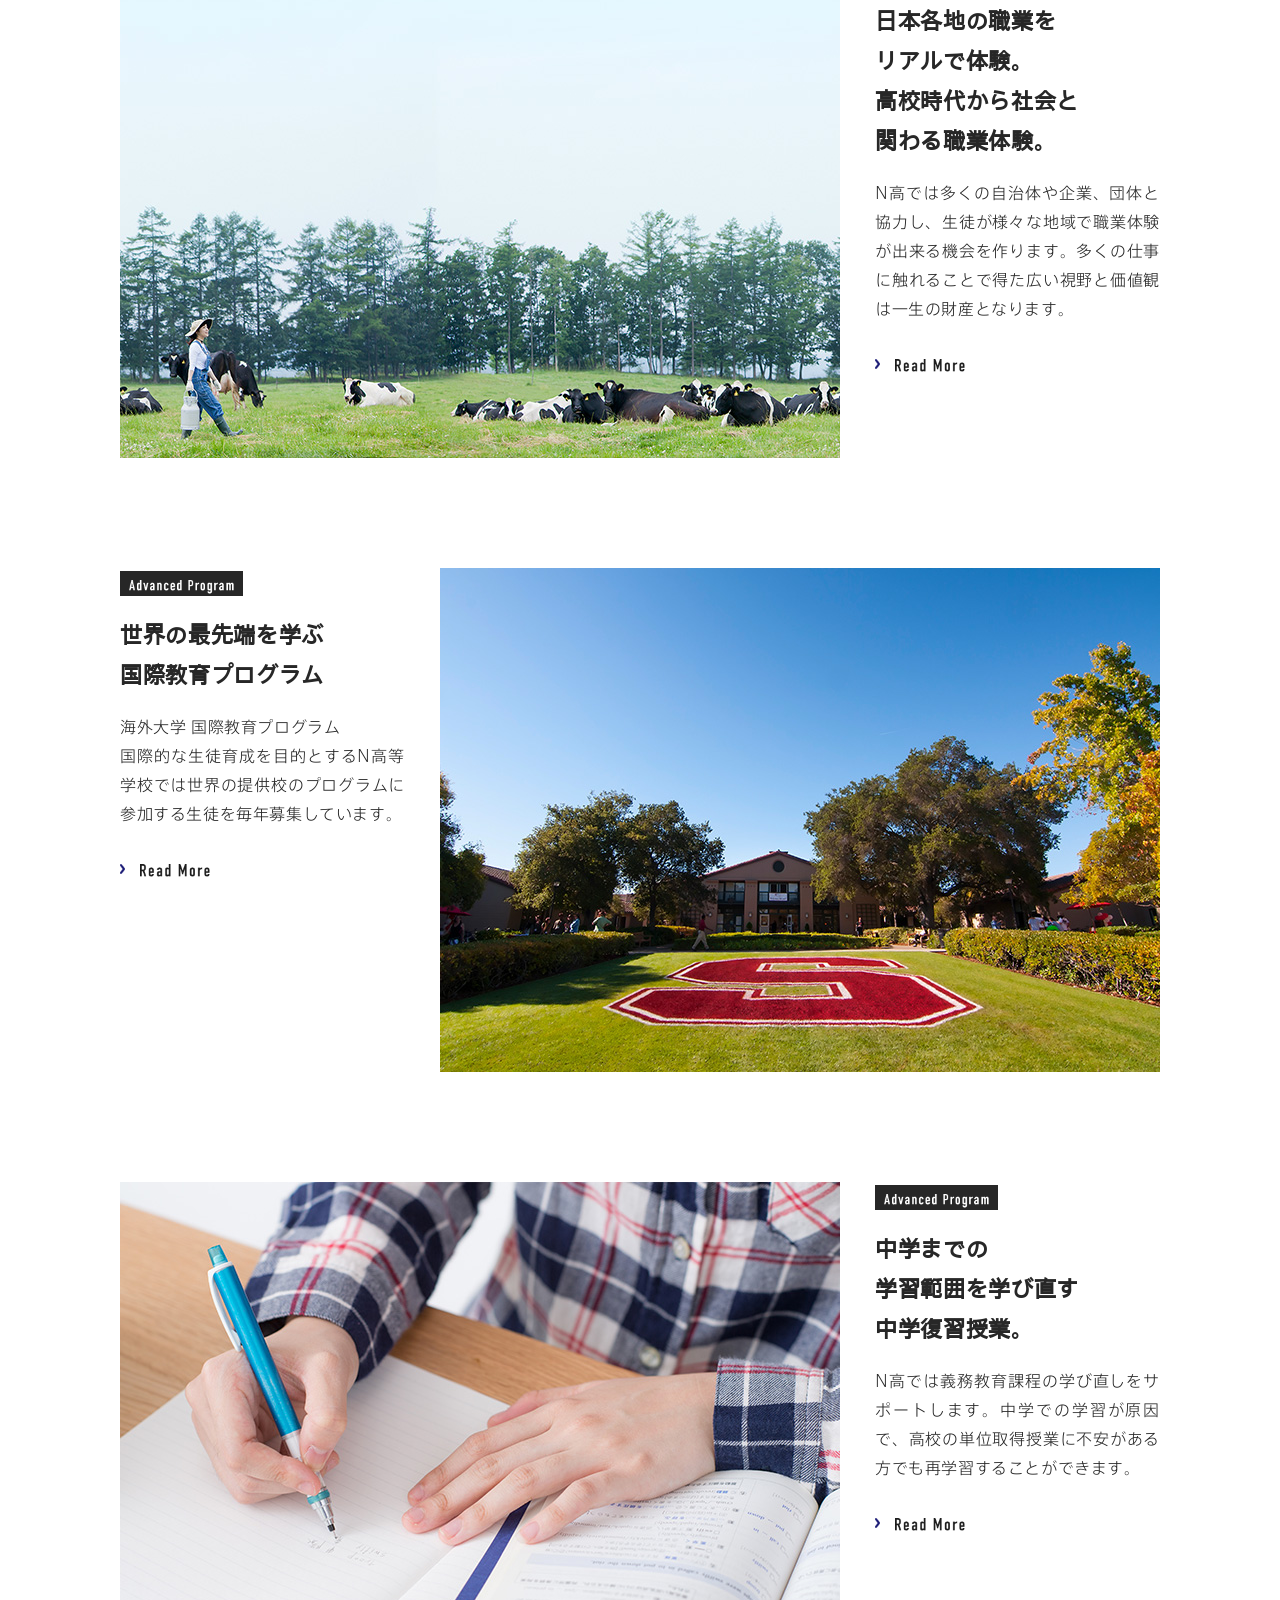
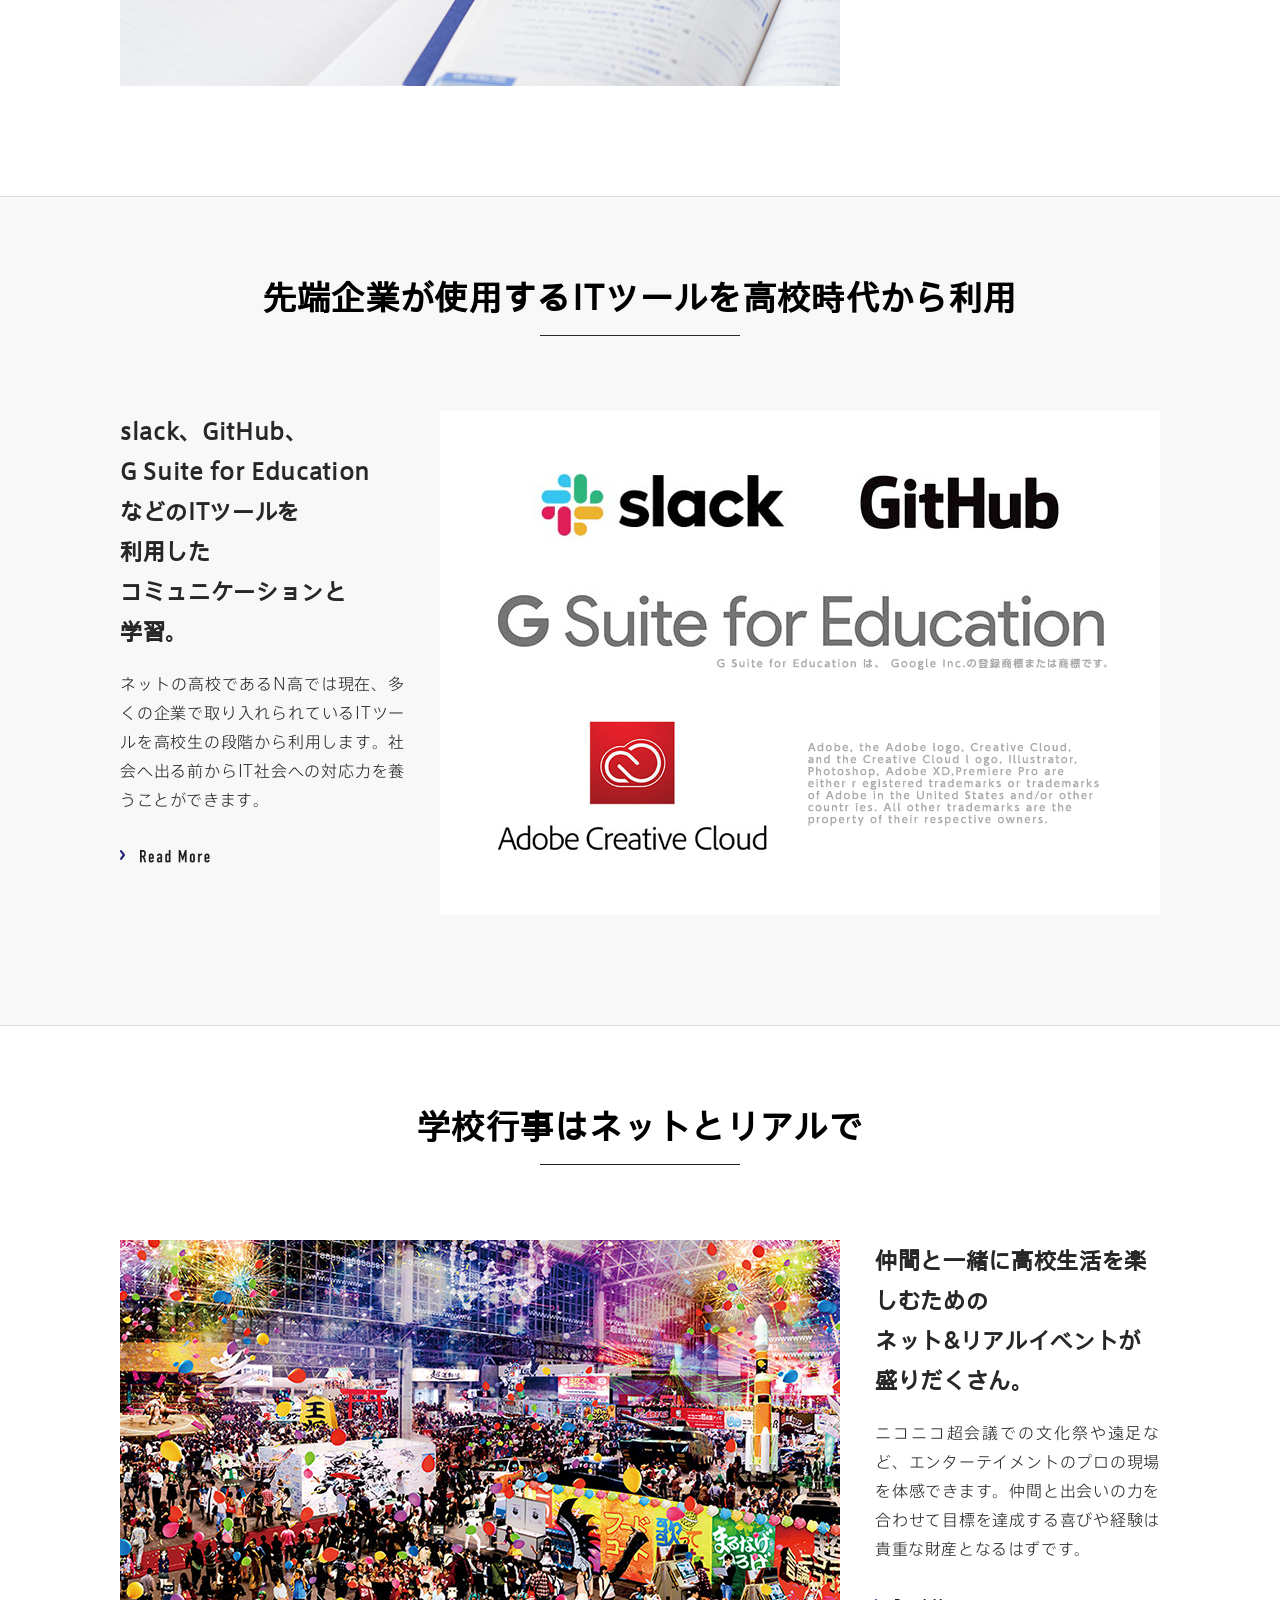
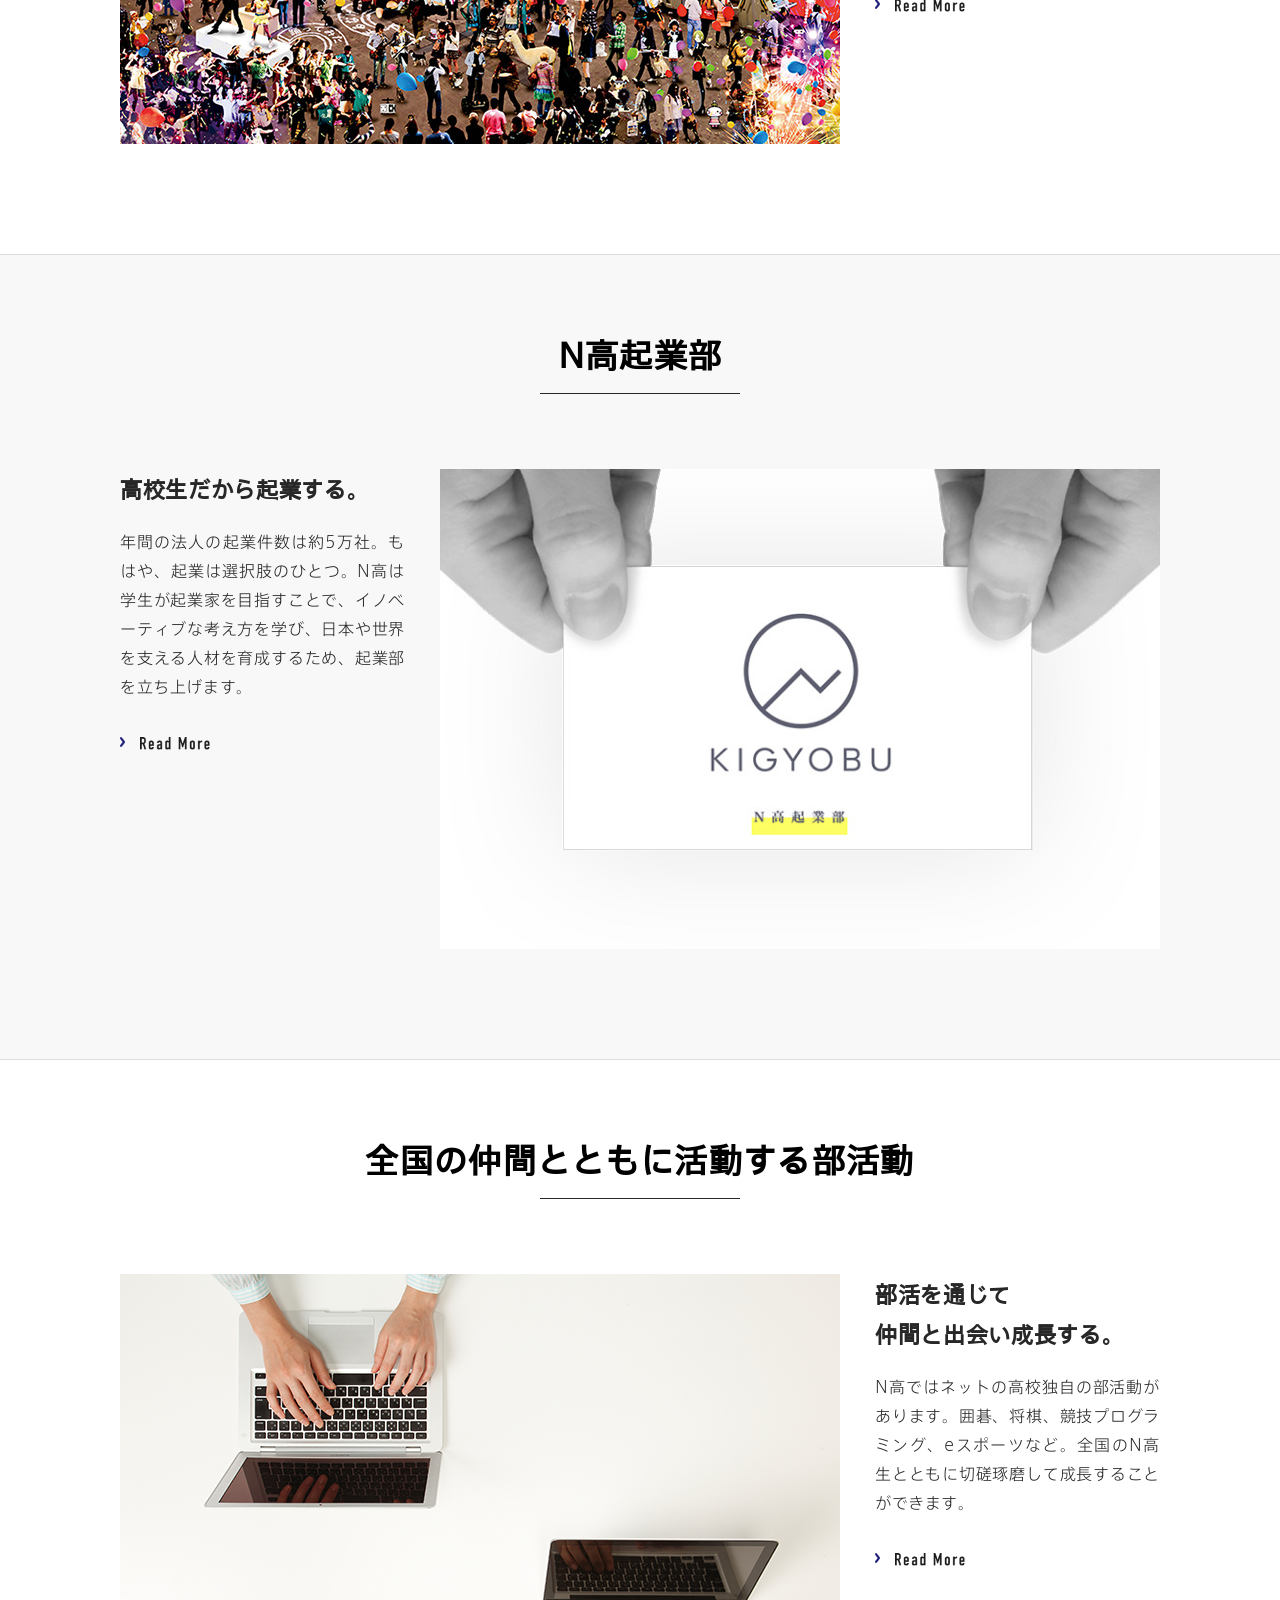
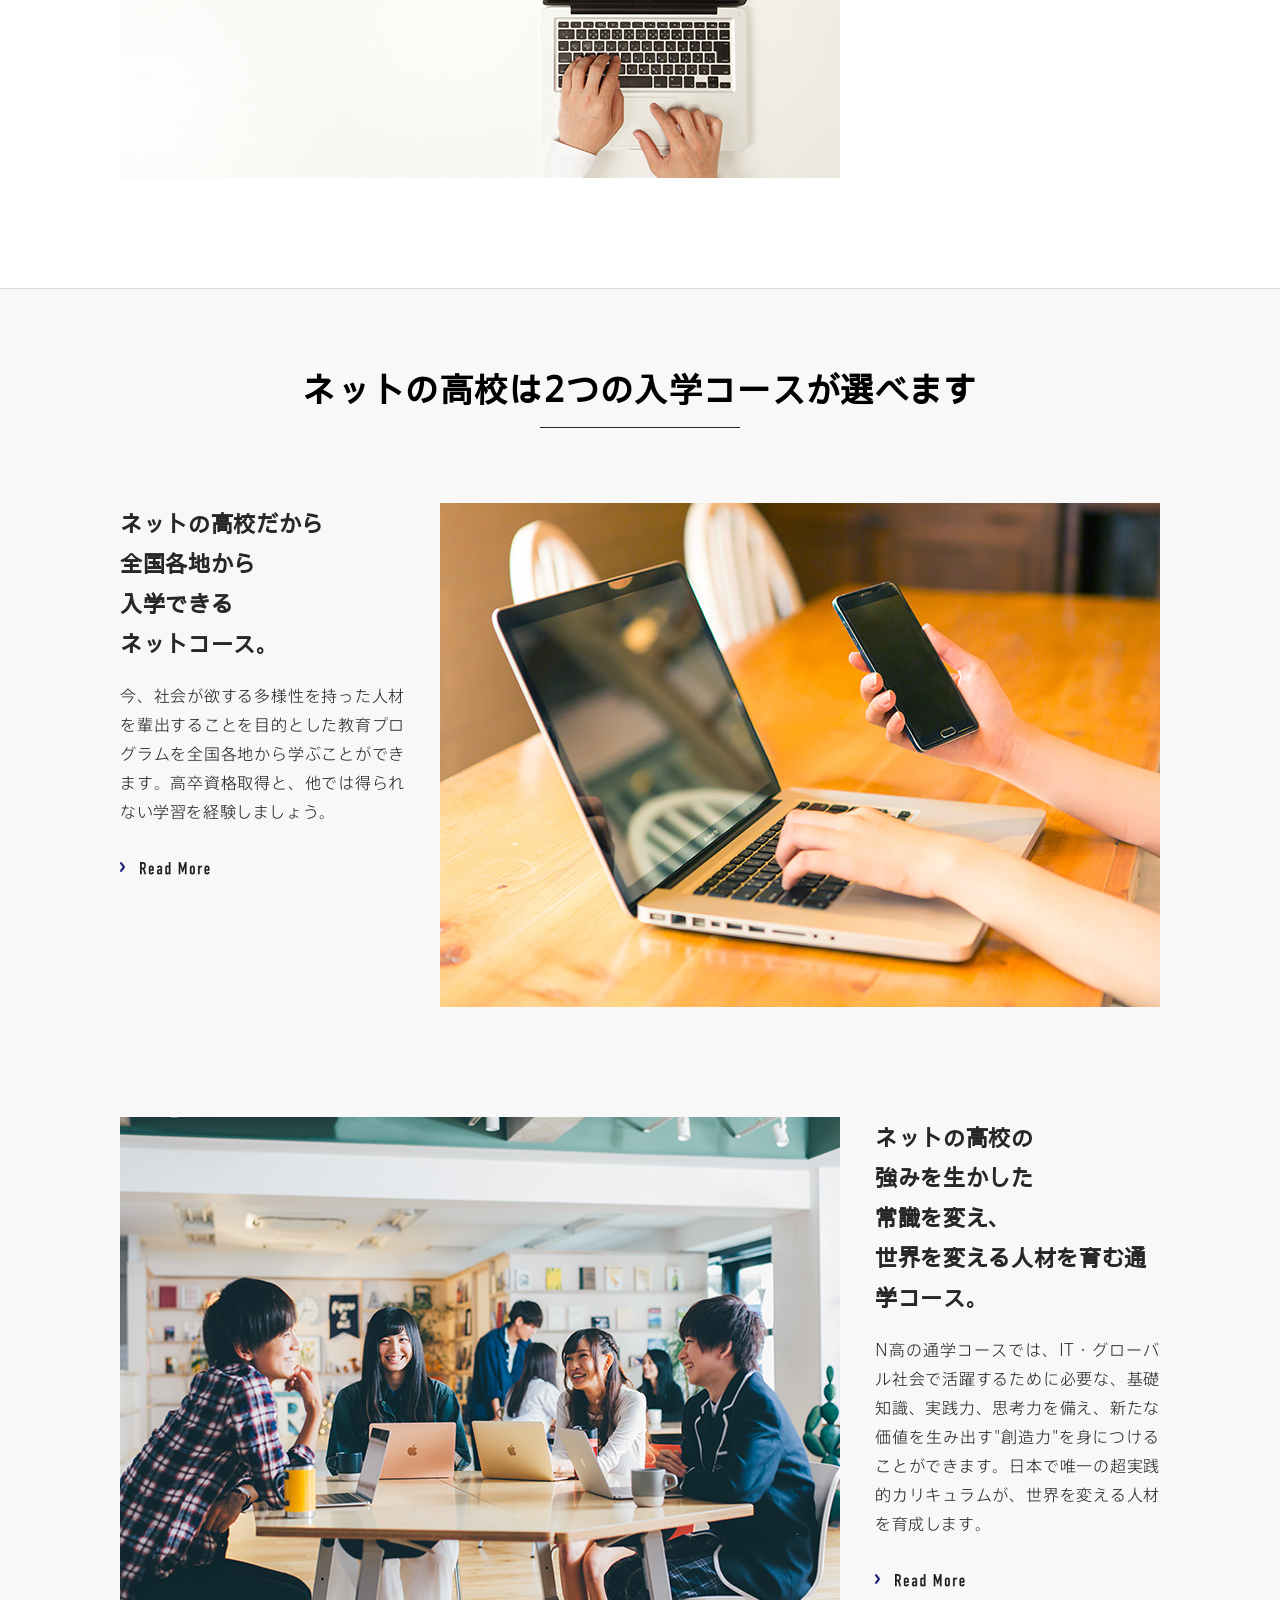
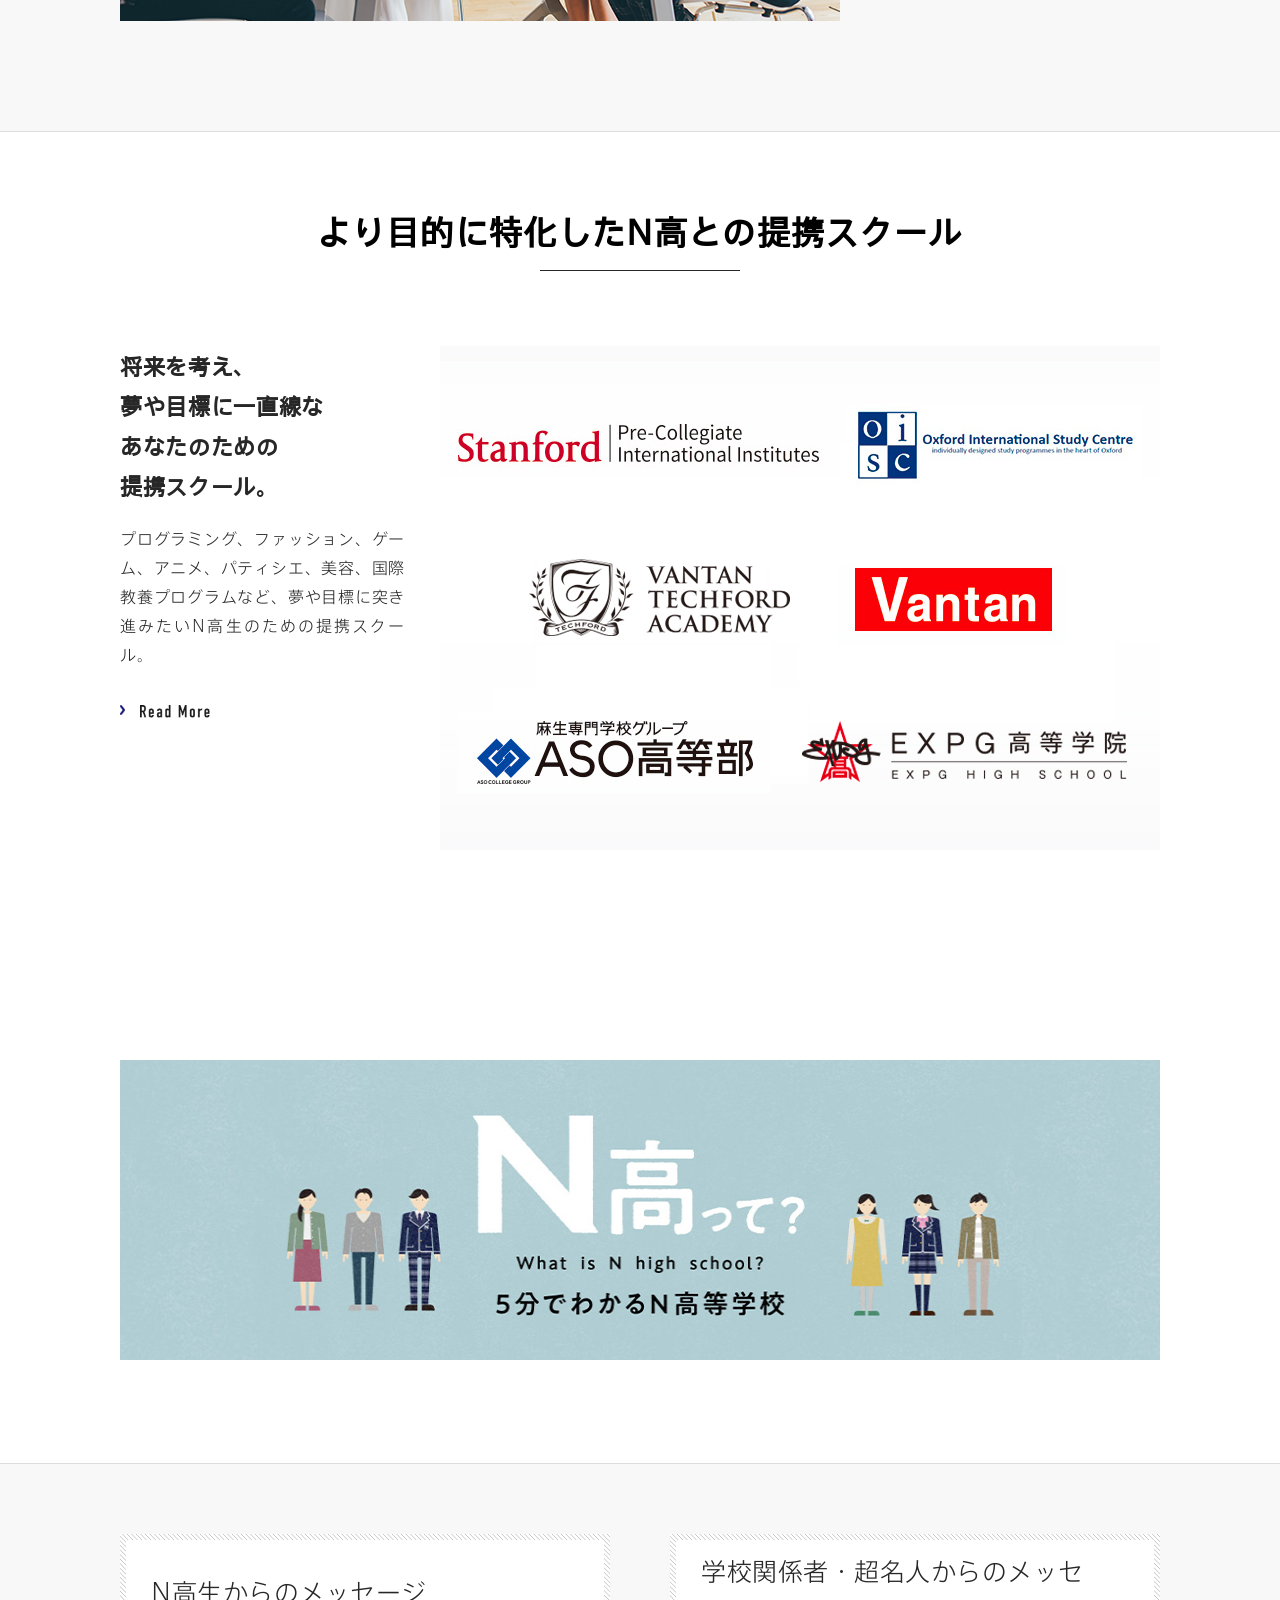
==== commit 6ad2153f: "画像サイズ指定 Mainタグの追加 適切でない命名修正" ====
--- a/index.html
+++ b/index.html
@@ -1,5 +1,5 @@
 <!DOCTYPE html>
-<html lang="en">
+<html lang="ja">
 <head>
     <meta charset="UTF-8">
     <meta name="viewport" content="width=device-width, initial-scale=1.0">
@@ -150,6 +150,7 @@
         </div>
 
         <!--------本文記事 -------->
+        <div id="Main">
         <article class="about-MainText">
             <section class="MainText">
                 <h1>IT×グローバル社会を生き抜く<br>“想像力”を身につけ、<br>世界で活躍する人材を育成する。</h1>
@@ -177,9 +178,7 @@
                         <div class="standards-link-text">
                             <h3>N STANDARDS</h3>
                             <p class="standards">
-                                N高等学校でが教育方針をより具体化したN
-                                STANDARDS - エヌ スタンダード- という行動規範を設けております。
-                                生徒・教職員はN STANDARDSに記載された12の項目を常に意識することを心がけます。
+                                N高等学校でが教育方針をより具体化したN STANDARDS - エヌ スタンダード- という行動規範を設けております。生徒・教職員はN STANDARDSに記載された12の項目を常に意識することを心がけます。
                             </p>
                             <img class="read-more" src="common/image/text_read_more_black01.png" width="70" height="13" alt="ReadMoreロゴ">
                         </div>
@@ -193,19 +192,19 @@
                             <p> N高等学校は、インターネットと通信制高校の精度を活用した新しい高校です。そのため、高校卒業のための学習にかかる拘束時間を最小限にとどめる事ができます。だから自らが学びたい事に多くの時間を充てる事ができます。</p>
                             <p class="small">Basic Program : 高校卒業資格取得のための必修授業<br>Advanced Program : 将来に繋がる豊富な選択授業</p>
                         </div>    
-                        <img class="nkou-charm-imge" src="common/image/main/about_img02.png" alt="N高の魅力img-1">
+                        <img class="nkou-charm-imge" src="common/image/main/about_img02.png" alt="N高の魅力img-1" width="489" height="514">
                     </section> 
                     <section class="nkou-charm-B">
                         <div class="nkou-charm-text">
                             <h2>増えた時間で<br>将来へ繋がる多くの経験ができる</h2>
                             <p>N高では将来へ繋がるオリジナル授業であるAdvanced<br>Program（アドバンスト プログラム）を数多く用意しております。多くの経験からやりたい事をみつけましょう。</p>
                         </div>
-                        <img class="nkou-charm-image" src="common/image/main/about_img03.png" alt="N高の魅力img-2">
+                        <img class="nkou-charm-image" src="common/image/main/about_img03.png" alt="N高の魅力img-2" width="490" height="402">
                     </section>
                 </div>
             </div> <!----- strong-p終了 ----->
 
-            <div class="background-A">
+            <div class="Basic-Program-content">
                 <div class="Basic-Program">
                    <div class="Program-top-text">
                        <h1 class="content-title">高卒資格取得のためのBasic Program</h1>
@@ -213,7 +212,7 @@
                    </div>
                    <section class="Program-content-A">
                        <div class="Program-content">
-                            <img src="common/image/main/about_img05.jpg" alt="BasicProgramメイン写真1">
+                            <img src="common/image/main/about_img05.jpg" alt="BasicProgramメイン写真1" width="720" height="504">
                             <a href="#">
                                 <div class="Program-content-text">
                                     <img class="Basic-icon" src="common/image/text_basic_program01_white.png" width="82" height="14" alt="BasicProgramロゴ">
@@ -236,7 +235,7 @@
                                    <img class="read-more" src="common/image/text_read_more_black01.png" width="70" height="13" alt="ReadMoreロゴ">
                                </div>
                            </a>
-                           <img src="common/image/main/about_img06.jpg" alt="BasicProgramメイン写真2">
+                           <img src="common/image/main/about_img06.jpg" alt="BasicProgramメイン写真2" width="720" height="504">
                         </div>   
                    </section>
                 </div>
@@ -269,12 +268,12 @@
                                 <img class="read-more" src="common/image/text_read_more_black01.png" width="70" height="13" alt="ReadMoreロゴ">
                             </div>
                         </a>
-                        <img src="common/image/main/about_img08.jpg" alt="AdvancedProgramメイン写真2">
+                        <img src="common/image/main/about_img08.jpg" alt="AdvancedProgramメイン写真2" width="720" height="504">
                      </div>   
                 </section>
                 <section class="Program-content-A">
                     <div class="Program-content">
-                        <img src="common/image/main/about_img09.jpg" alt="AdvancedProgramメイン写真3">
+                        <img src="common/image/main/about_img09.jpg" alt="AdvancedProgramメイン写真3" width="720" height="504">
                         <a href="#">
                             <div class="Program-content-text">
                                 <img class="Basic-icon" src="common/image/text_advanced_program01_white.png" width="105" height="14" alt="AdvancedProgramロゴ">
@@ -295,12 +294,12 @@
                                 <img class="read-more" src="common/image/text_read_more_black01.png" width="70" height="13" alt="ReadMoreロゴ">
                             </div>
                         </a>
-                        <img src="common/image/main/about_img10.jpg" alt="AdvancedProgramメイン写真4">
+                        <img src="common/image/main/about_img10.jpg" alt="AdvancedProgramメイン写真4" width="720" height="504">
                      </div>   
                 </section>
                 <section class="Program-content-A">
                     <div class="Program-content">
-                        <img src="common/image/main/about_img11.jpg" alt="AdvancedProgramメイン写真5">
+                        <img src="common/image/main/about_img11.jpg" alt="AdvancedProgramメイン写真5" width="720" height="504">
                         <a href="#">
                             <div class="Program-content-text">
                                 <img class="Basic-icon" src="common/image/text_advanced_program01_white.png" width="105" height="14" alt="AdvancedProgramロゴ">
@@ -321,12 +320,12 @@
                                 <img class="read-more" src="common/image/text_read_more_black01.png" width="70" height="13" alt="ReadMoreロゴ">
                             </div>
                         </a>
-                        <img src="common/image/main/about_img12.jpg" alt="AdvancedProgramメイン写真6">
+                        <img src="common/image/main/about_img12.jpg" alt="AdvancedProgramメイン写真6" width="720" height="504">
                      </div>   
                 </section>
                 <section class="Program-content-A">
                     <div class="Program-content">
-                        <img src="common/image/main/about_img13.jpg" alt="AdvancedProgramメイン写真7">
+                        <img src="common/image/main/about_img13.jpg" alt="AdvancedProgramメイン写真7" width="720" height="504">
                         <a href="#">
                             <div class="Program-content-text">
                                 <img class="Basic-icon" src="common/image/text_advanced_program01_white.png" width="105" height="14" alt="AdvancedProgramロゴ">
@@ -338,7 +337,7 @@
                      </div>  
                 </section>
             </div>
-            <div class="background-A">
+            <div class="IT-tool">
                 <div class="Program-area">
                     <div class="Program-top-text">
                         <h1 class="content-title">先端企業が使用するITツールを高校時代から利用</h1>
@@ -352,7 +351,7 @@
                                     <img class="read-more" src="common/image/text_read_more_black01.png" width="70" height="13" alt="ReadMoreロゴ">
                                 </div>
                             </a>
-                            <img src="common/image/main/about_img14.jpg" alt="ITツールの写真">
+                            <img src="common/image/main/about_img14.jpg" alt="ITツールの写真" width="720" height="504">
                         </div>   
                     </section>
                 </div>
@@ -363,7 +362,7 @@
                 </div>
                 <section class="Program-content-A">
                     <div class="Program-content">
-                        <img src="common/image/main/about_img15.jpg" alt="リアルイベントの写真">
+                        <img src="common/image/main/about_img15.jpg" alt="リアルイベントの写真" width="720" height="504">
                         <a class="no-img" href="#">
                             <div class="Program-content-text">
                                 <h2>仲間と一緒に高校生活を楽しむための<br>ネット&リアルイベントが盛りだくさん。</h2>
@@ -374,7 +373,7 @@
                     </div>   
                 </section>
             </div>
-            <div class="background-A">
+            <div class="nkou-start-up">
                 <div class="Program-area">
                     <div class="Program-top-text">
                         <h1 class="content-title">N高起業部</h1>
@@ -388,7 +387,7 @@
                                     <img class="read-more" src="common/image/text_read_more_black01.png" width="70" height="13" alt="ReadMoreロゴ">
                                 </div>
                             </a>
-                            <img src="common/image/main/about_img16.jpg" width="720" height="480" alt="N高起業部の写真">
+                            <img src="common/image/main/about_img16.jpg" width="720" height="480" alt="N高起業部の写真" width="720" height="504">
                         </div>   
                     </section>
                 </div>
@@ -399,7 +398,7 @@
                 </div>
                 <section class="Program-content-A">
                     <div class="Program-content">
-                        <img src="common/image/main/about_img17.jpg" alt="N高部活動の写真">
+                        <img src="common/image/main/about_img17.jpg" alt="N高部活動の写真" width="720" height="504">
                         <a class="no-img" href="#">
                             <div class="Program-content-text">
                                 <h2>部活を通じて<br>仲間と出会い成長する。</h2>
@@ -410,7 +409,7 @@
                     </div>   
                 </section>
             </div>
-            <div class="background-A">
+            <div class="admission-course">
                 <div class="Program-area">
                    <div class="Program-top-text">
                        <h1 class="content-title">ネットの高校は2つの入学コースが選べます</h1>
@@ -424,12 +423,12 @@
                                     <img class="read-more" src="common/image/text_read_more_black01.png" width="70" height="13" alt="ReadMoreロゴ">   
                                 </div>
                             </a>
-                            <img src="common/image/main/about_img18.jpg" alt="ネットコースの写真">
+                            <img src="common/image/main/about_img18.jpg" alt="ネットコースの写真" width="720" height="504">
                         </div>  
                    </section>
                    <section class="Program-content-A">
                        <div class="Program-content">
-                        <img src="common/image/main/about_img19.jpg" alt="通学コースの写真">
+                        <img src="common/image/main/about_img19.jpg" alt="通学コースの写真" width="720" height="504">
                            <a class="no-img" href="#">
                                <div class="Program-content-text">
                                    <h2>ネットの高校の<br>強みを生かした<br>常識を変え、<br>世界を変える人材を育む通学コース。</h2>
@@ -454,7 +453,7 @@
                                 <img class="read-more" src="common/image/text_read_more_black01.png" width="70" height="13" alt="ReadMoreロゴ">
                             </div>
                         </a>
-                        <img src="common/image/main/about_img20.jpg" alt="提携スクールの写真">
+                        <img src="common/image/main/about_img20.jpg" alt="提携スクールの写真" width="720" height="504">
                      </div>   
                 </section>
             </div>
@@ -463,7 +462,7 @@
             </div>
 
             <!--------4つのボックスリンクのところ -------->
-            <div class="background-B">
+            <div class="message-link">
                 <div class="box-link">
                     <ul>
                         <li><a class="box-1" href="#"><p>N高生からのメッセージ</p><small>私たちがN高を選んだ理由</small></a></li>
@@ -476,6 +475,7 @@
                 </div>
             </div>
         </article>
+        </div> <!--------- Main終了--------->
     </div>
     <div id="footer">
         <div class="background-img">
@@ -507,7 +507,7 @@
                 <li><a class="box-2" href="#"><img src="common/image/footer_nlabo.png" width="173" height="45" alt="N Code Laboロゴ"><span>N高のプログラミング教室を小学生・中学生・高校生が学ぶ教室</span></a></li>
             </ul>
         </div>
-        <div class="background-C">
+        <div class="footer-main">
             <div class="footer-nav">
                 <div class="footer-nav-top">
                     <ul>
@@ -646,7 +646,7 @@
                 </div>
             </div>
         </div> 
-        <div class="background-D">
+        <div class="footer-copyright">
             <div class="page-foot">
                 <a href="#">N高等学校：ホーム</a>
                 <p class="copyright">&copy; KADOKAWA DWANGO educational institute</p>
--- a/common/css/style.css
+++ b/common/css/style.css
@@ -10,6 +10,7 @@
 body {
     margin: 0;
     z-index: 0;
+    font-family: 'AxisStd-Light', "メイリオ", "Meiryo", "ヒラギノ角ゴ Pro W3", "Hiragino Kaku Gothic Pro", "Osaka", "ＭＳ Ｐゴシック", "MS PGothic", sans-serif;
 }
 a {
     text-decoration: none;
@@ -22,7 +23,7 @@
 .fix-header {
 	background-color:#FFFFFF;
 	line-height: 40px;
-	top: -40px;
+	top: -60px;
 	left: 0;
 	text-align: center;
 	width: 100%;
@@ -110,6 +111,7 @@
     background-color: #F8F8F8;
     width: 100%;
     display: block;
+    
 }
 .guide {
     display: flex;
@@ -122,32 +124,31 @@
 }
 .guide p {
     font-size: 11px;
-    margin: 10px 0;
     line-height: 100%;
     letter-spacing: 0.05em;
+    margin: 0;
 }
 .guide ul.guide-link {
     display: flex;
     align-items: center;
     margin: 0;
-}
-.guide .guide-link li {
-    display: inline-block;
+    padding-left: 0;
+}
+.guide .guide-link li.boder a {
+    border-left: 1px solid #272727;
 }
 .guide .guide-link li.nkou-icon {
     background-image: url(../image/header_mainlogo_pc01.png);
     background-repeat: no-repeat;
     background-position: 8px 5px;
     background-color: #DDDDDD;
-}
-.guide .guide-link li.nkou-icon a {
-    padding-left: 30px;
-}
-.guide .guide-link li.boder  a {
-    border-left: #333 solid 1px;
-}
+    
+}
+.guide .guide-link li.nkou-icon  a {
+   padding: 10px 8px 10px 30px;
+}
+
 .guide .guide-link a {
-    text-decoration: none;
     color: #333;
     font-size: 11px;
     letter-spacing: 0.05em;
@@ -157,10 +158,7 @@
 .guide .guide-link a:hover {
     text-decoration: underline;
 }
-.guide .guide-link p {
-    line-height: 1;
-    display: inline-block;
-}
+
 
 /* header-main */
 .header-main {
@@ -576,10 +574,11 @@
 .strong-p .standards-link-text p {
     font-size: 16px;
     line-height: 29px;
-    letter-spacing: 0.6px;
+    letter-spacing: 0.1em;
+    text-align: justify;
     font-family: 'AxisStd-Light';
     margin: 10px 0 20px 0;
-    text-align: justify;
+    
 }
 .strong-p .standards-link-text img.read-more {
     padding: 20px;
@@ -624,7 +623,10 @@
 }
 
 /* Basic Program */
-.background-A {
+.Basic-Program-content,
+.IT-tool,
+.nkou-start-up,
+.admission-course {
     background-color: #F8F8F8;
     width: 100vw;
     position: relative;
@@ -755,7 +757,7 @@
 }
 
 /* ボックスのリンク */
-.background-B {
+.message-link {
     background-color: #F8F8F8;
     width: 100vw;
     position: relative;
@@ -1219,12 +1221,12 @@
 .footer-bottom .footer-sns-btn a:hover {
     background-color: #EEEEEE;
 }
-.background-C {
+.footer-main {
     background-color: #F8F8F8;
     margin-top: 70px;
     padding-bottom: 28px;
 }
-.background-D {
+.footer-copyright {
     background-color:#272727;
     padding: 16px;
 }
